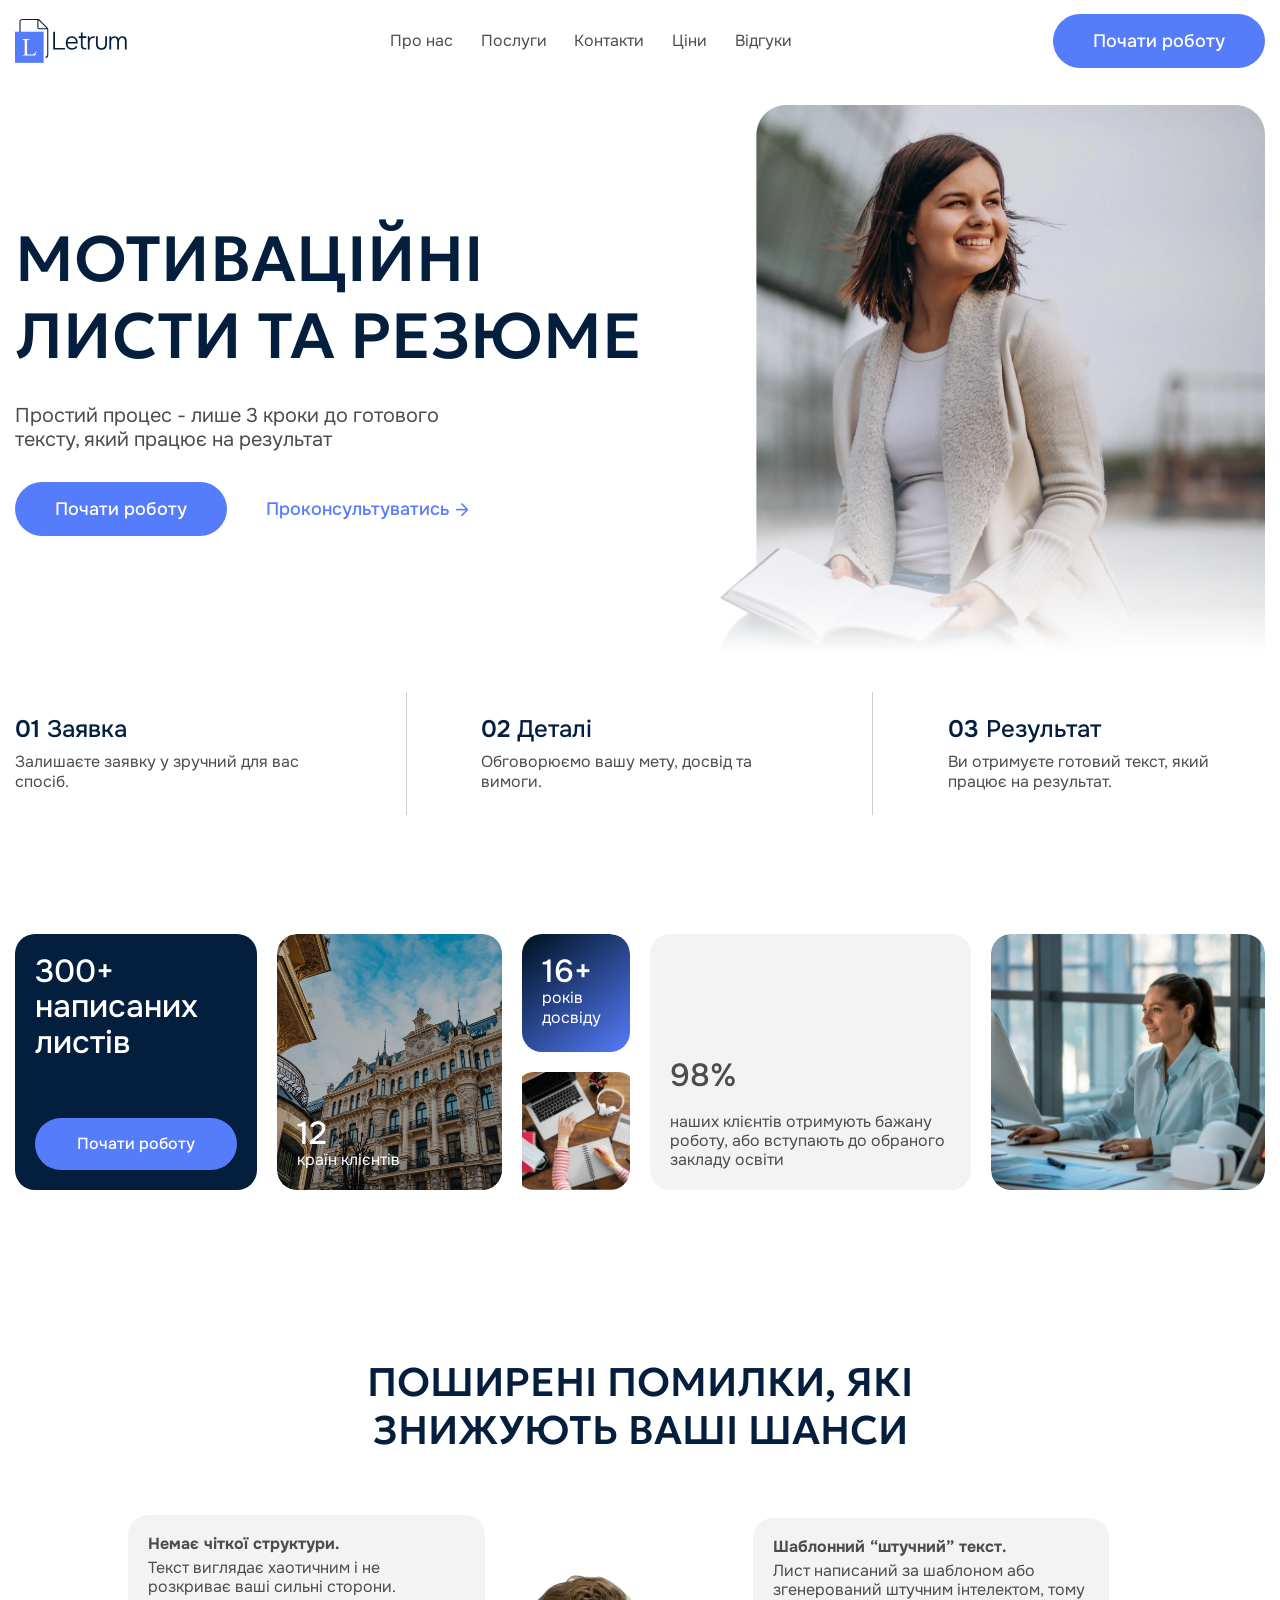
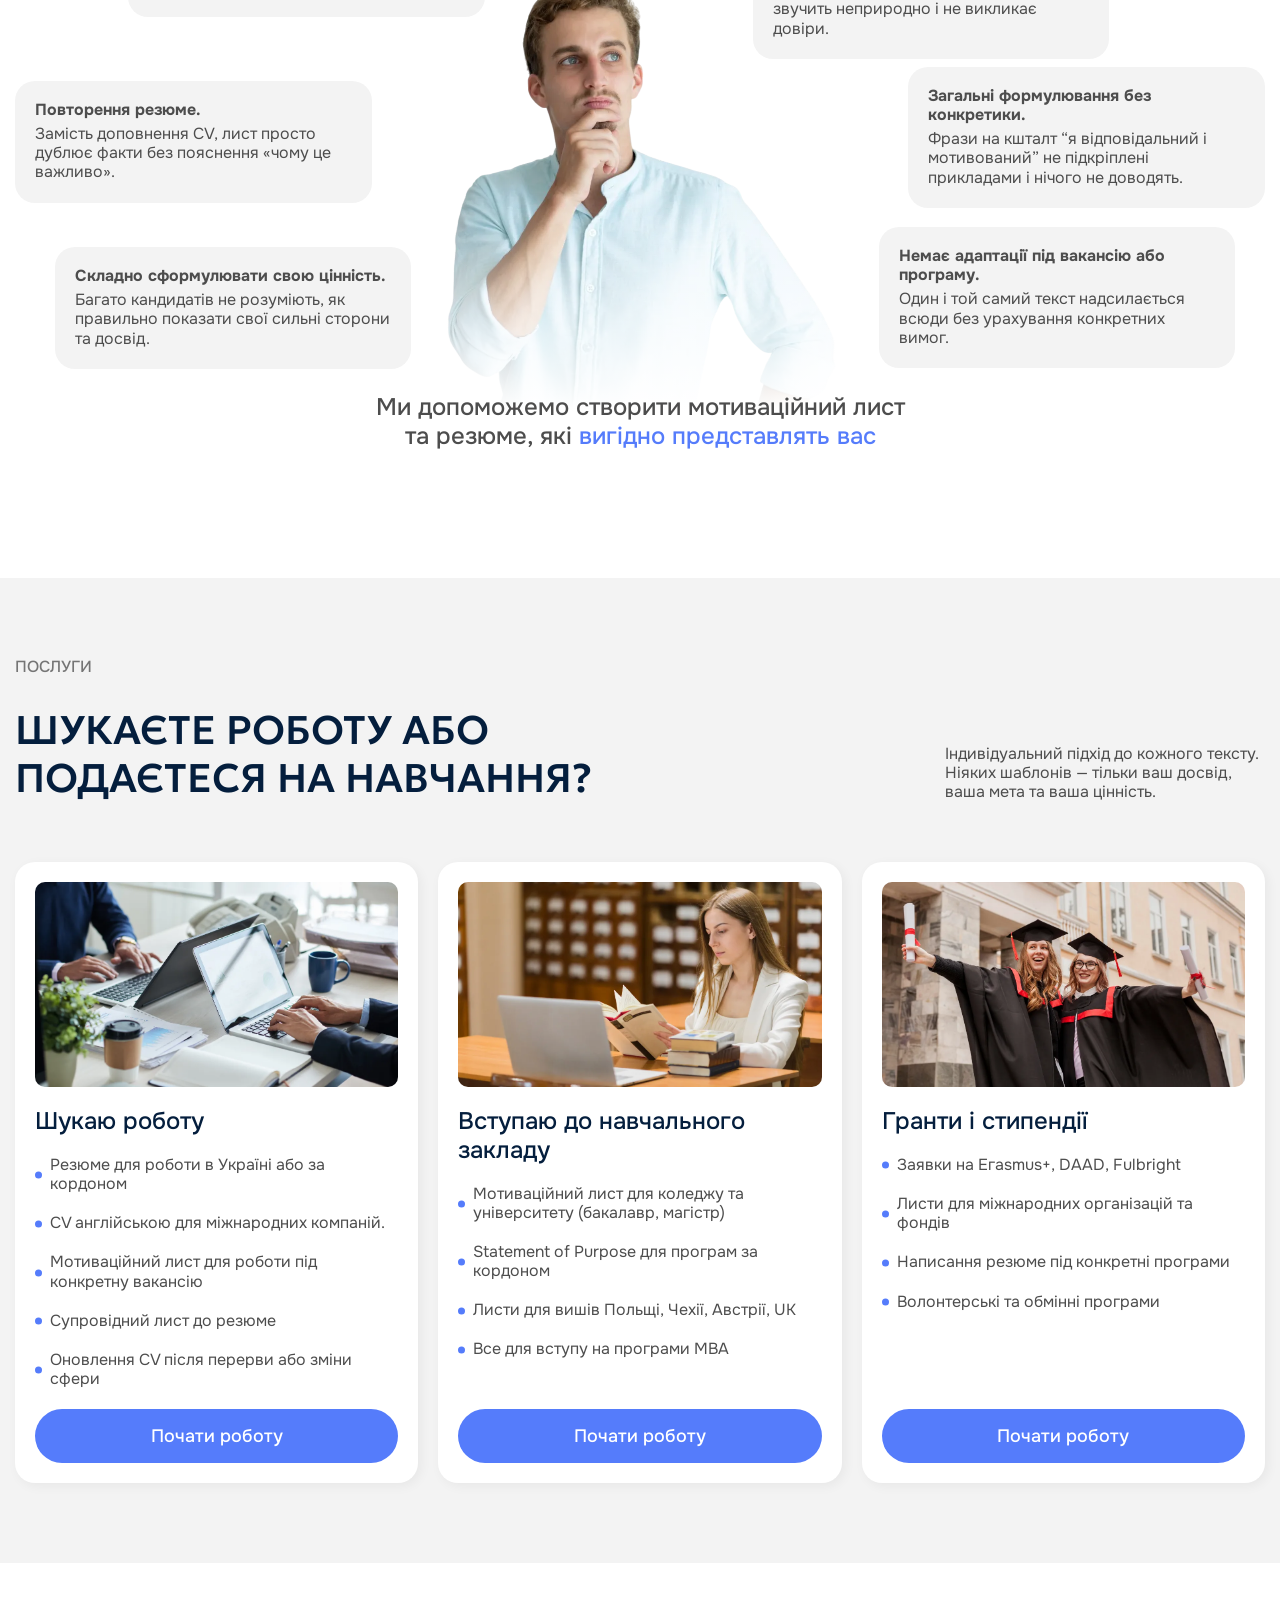
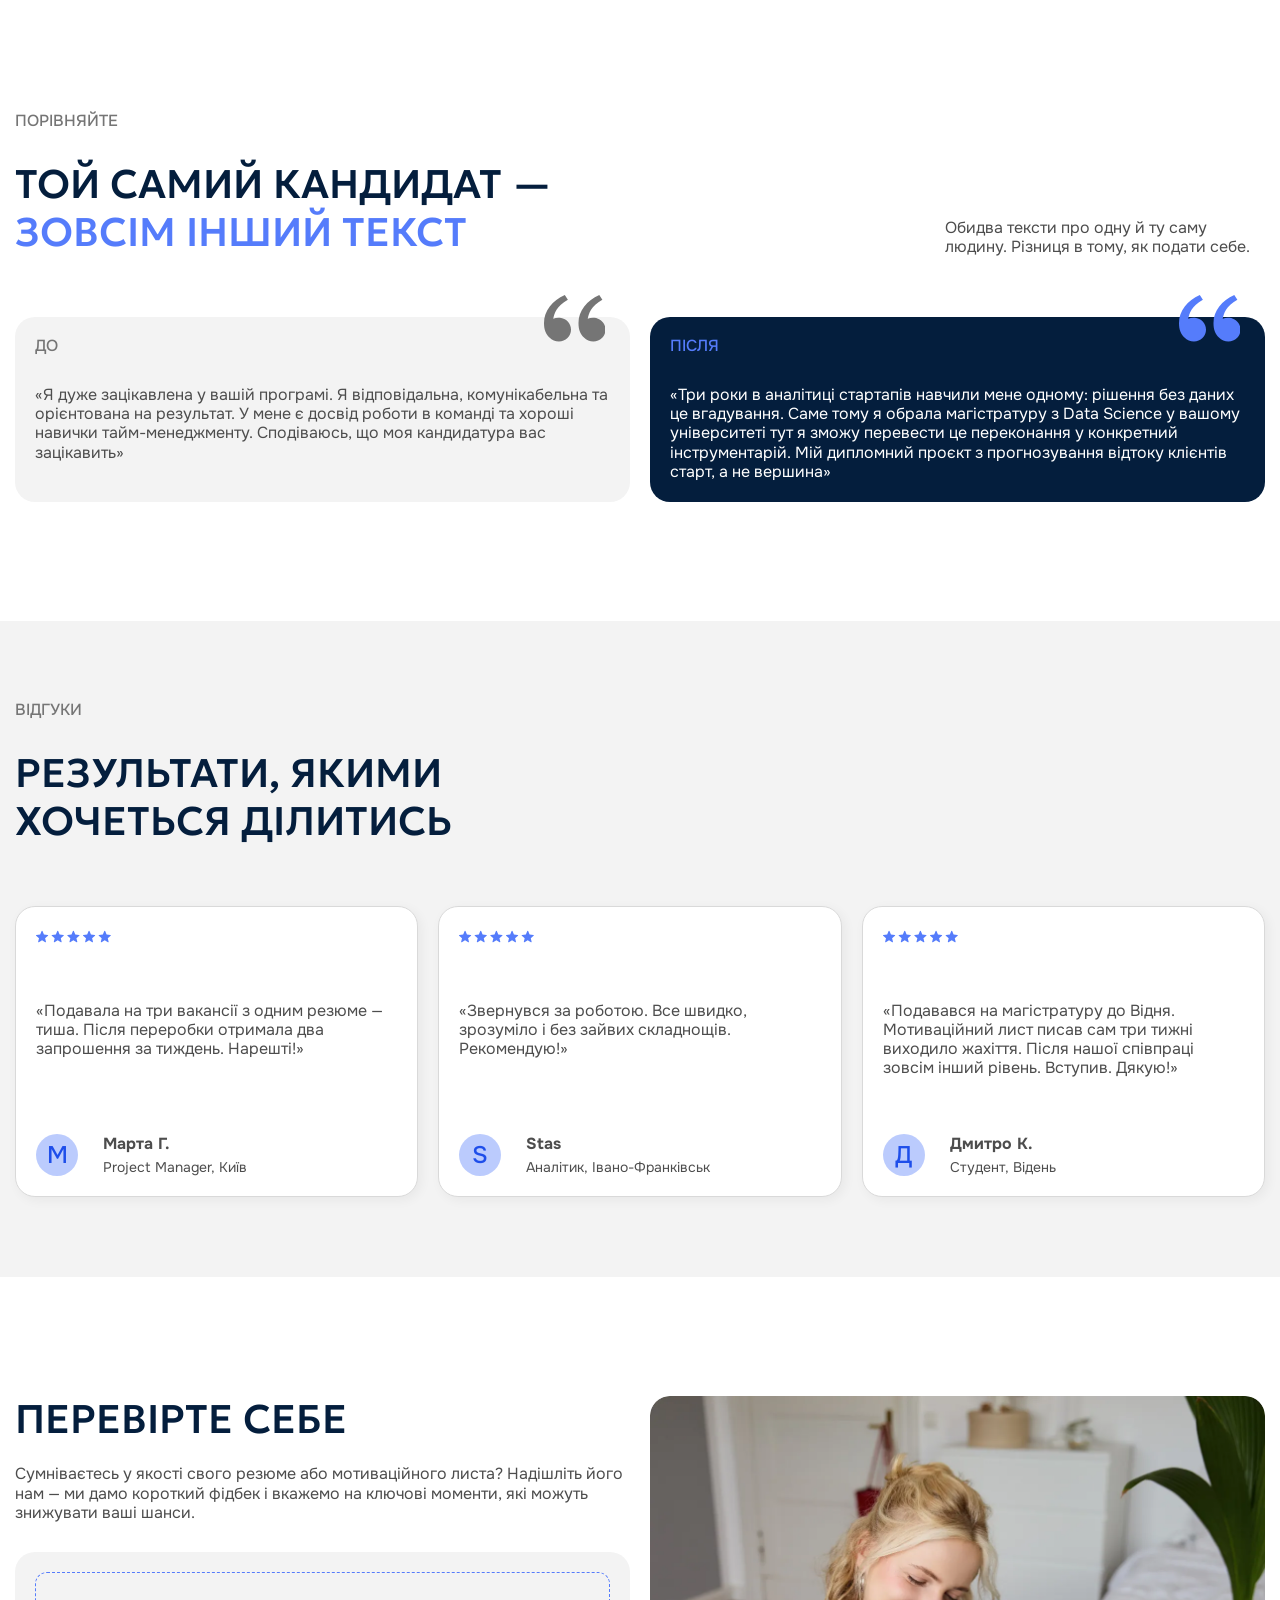
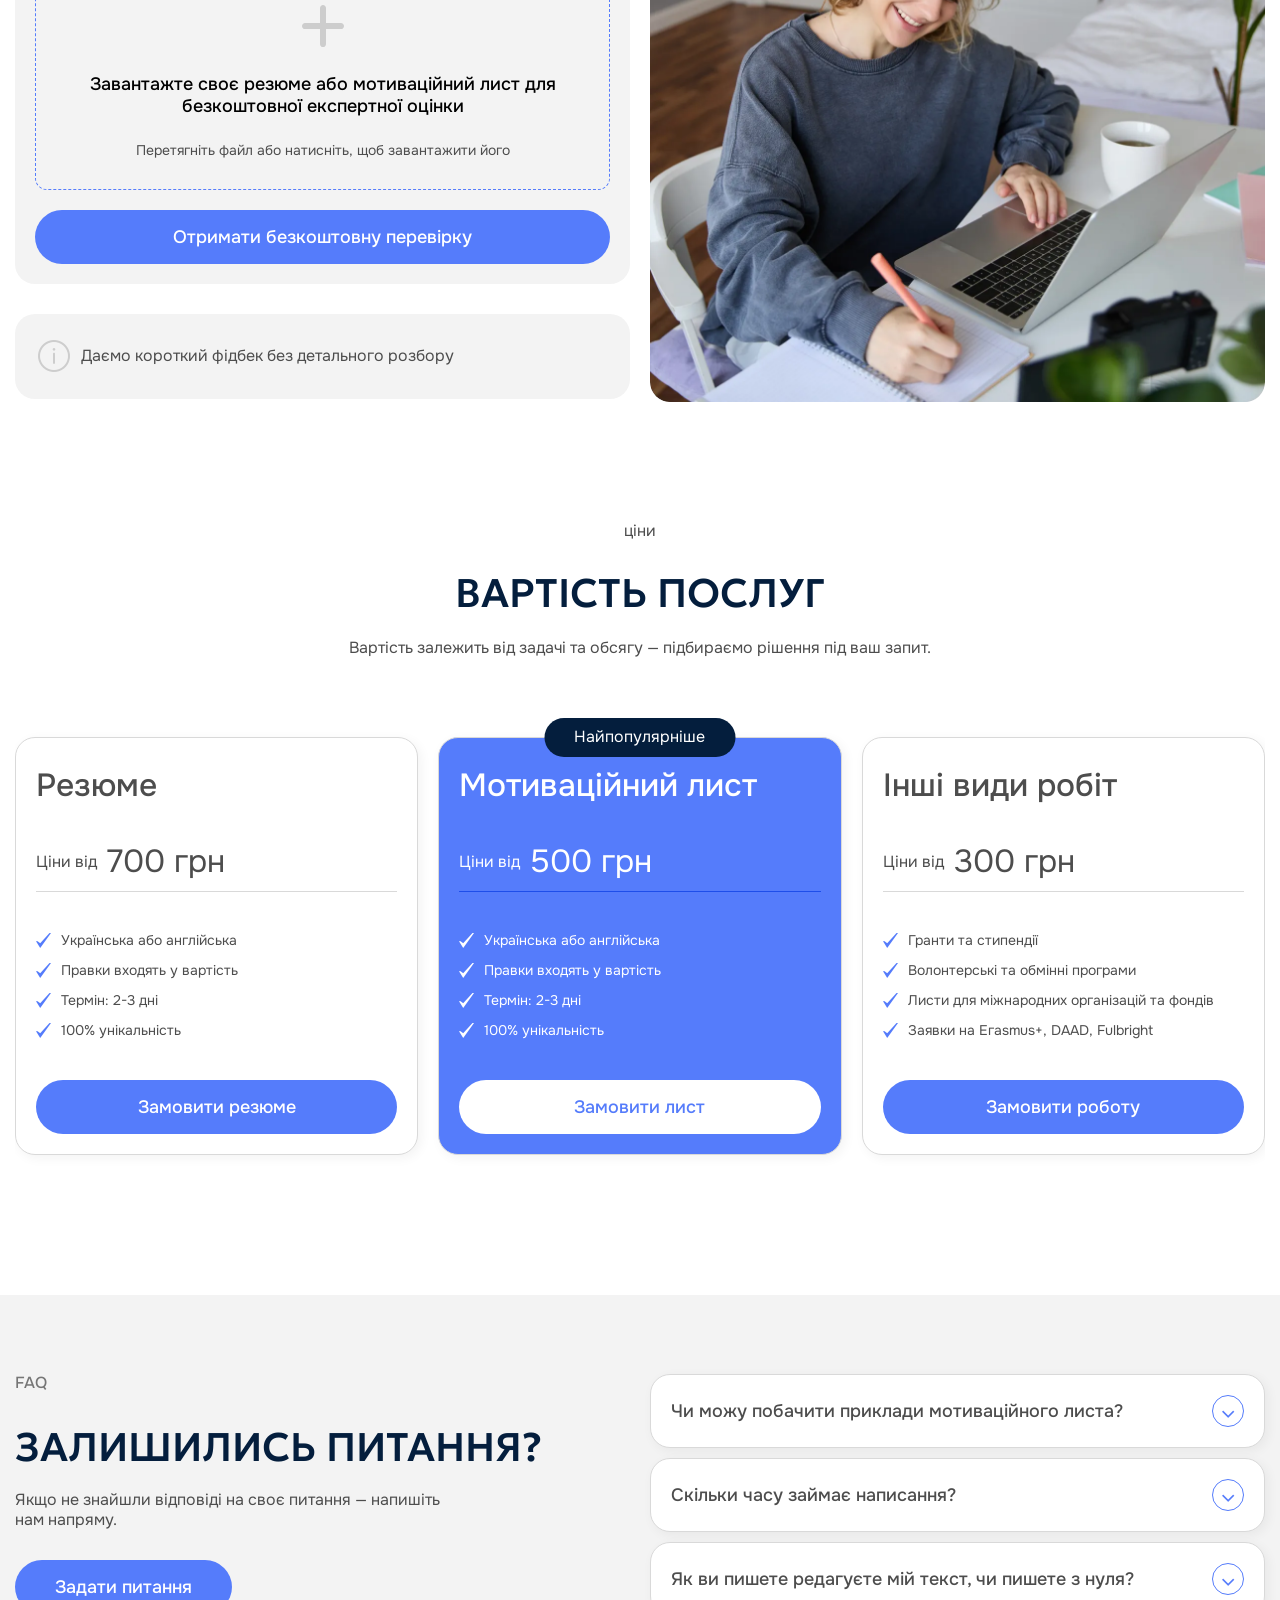
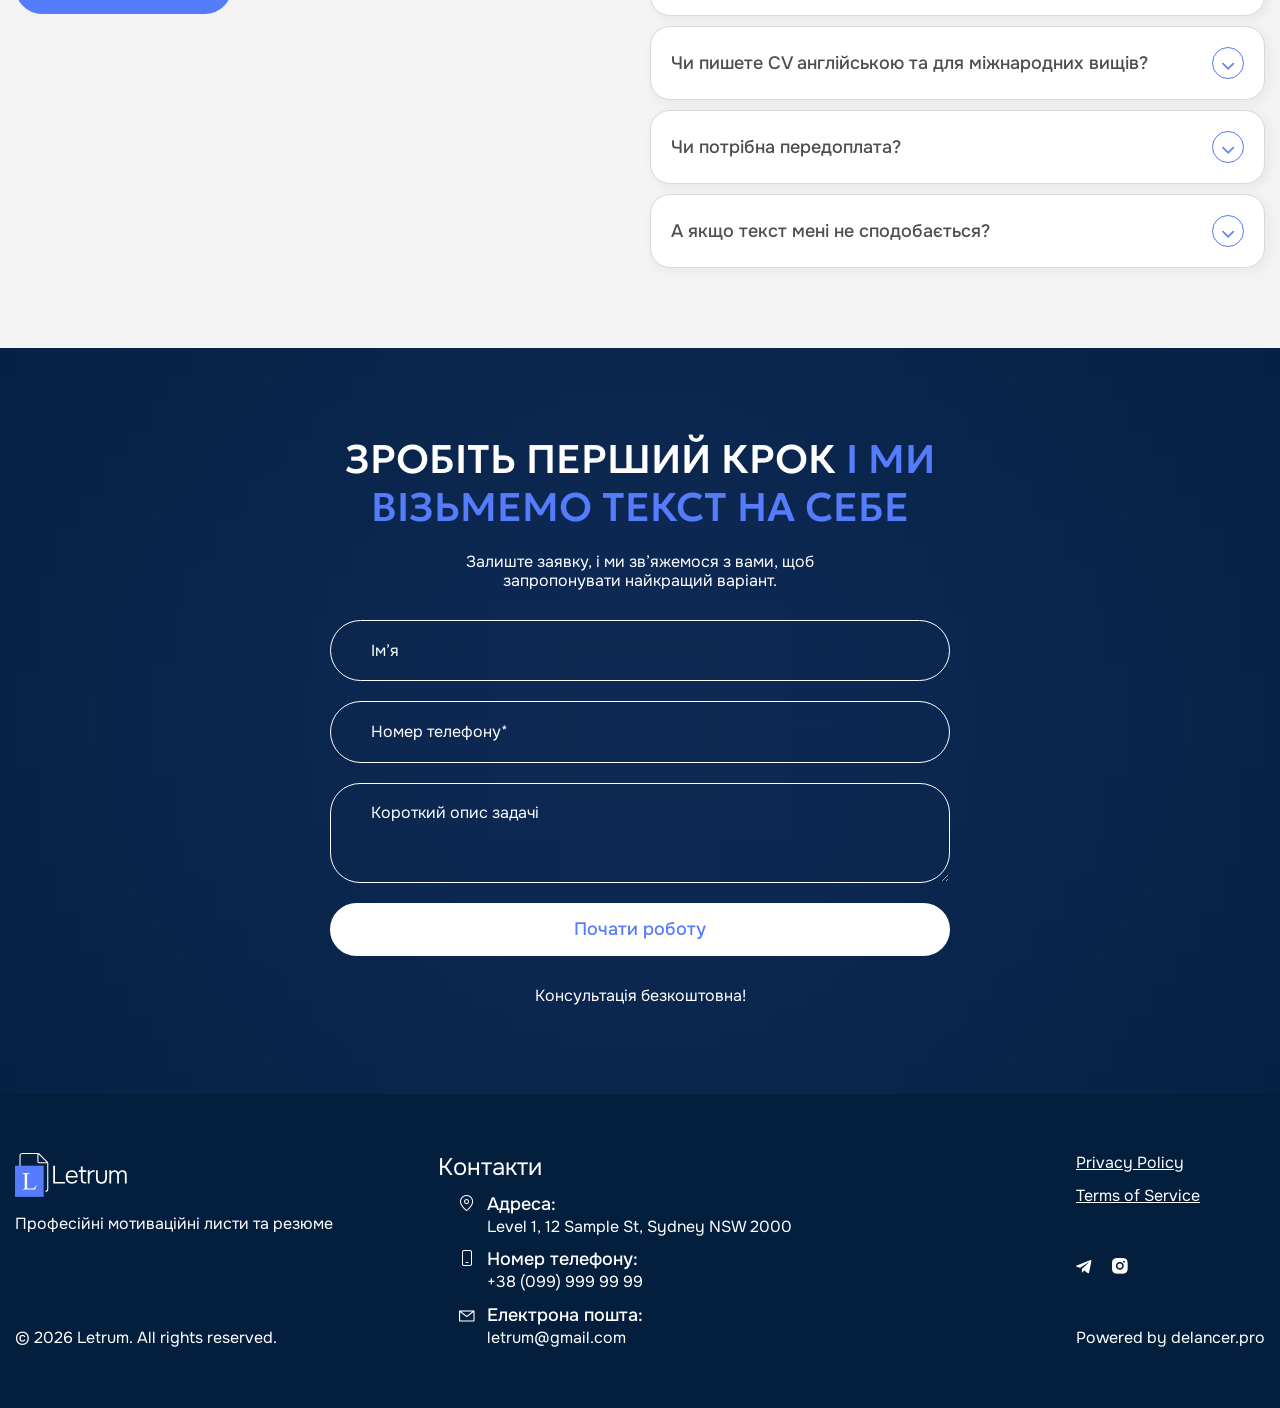
==== index.html @ 2f972d38 "Add files via upload" ====
<!doctype html>
<html lang="en">
	<head>
		<meta charset="UTF-8">
		<meta name="viewport" content="width=device-width, initial-scale=1.0">
		<link rel="shortcut icon" href="assets/img/favicon.ico">
		<title>Home Page</title>
		<script type="module" crossorigin="" src="./js/index.min.js?v=1776910197375"></script>
		<link rel="modulepreload" crossorigin="" href="./js/main.min.js?v=1776910197375">
		<link rel="stylesheet" crossorigin="" href="./css/main.min.css?v=1776910197375">
		<link rel="stylesheet" crossorigin="" href="./css/index.min.css?v=1776910197375">
	</head>
	<body>
		<div class="wrapper">
			<header data-fls-header="" data-fls-header-scroll="" class="header">
				<div class="header__container">
					<a href="#" class="header__logo">
						<img src="./assets/img/logo.svg" alt="logo Letrum">
					</a>
					<div class="header__menu menu">
						<nav class="menu__body">
							<ul class="menu__list">
								<li class="menu__item">
									<a href="#" data-fls-scrollto=".advantages" class="menu__link">Про нас</a>
								</li>
								<li class="menu__item">
									<a href="#" data-fls-scrollto=".services" class="menu__link">Послуги</a>
								</li>
								<li class="menu__item">
									<a href="#" data-fls-scrollto=".contacts" class="menu__link">Контакти</a>
								</li>
								<li class="menu__item">
									<a href="#" data-fls-scrollto=".prices" class="menu__link">Ціни</a>
								</li>
								<li class="menu__item">
									<a href="#" data-fls-scrollto=".reviews" class="menu__link">Відгуки</a>
								</li>
							</ul>
							<div class="header__contacts contacts-header">
								<h2 class="contacts-header__title">Контакти</h2>
								<div class="contacts-header__items">
									<div class="contacts-header__item item-contacts-header">
										<div class="item-contacts-header__icon --icon-location"></div>
										<div class="item-contacts-header__body">
											<h3 class="item-contacts-header__title">Адреса:</h3>
											<div class="item-contacts-header__value">Level 1, 12 Sample St, Sydney NSW 2000</div>
										</div>
									</div>
									<div class="contacts-header__item item-contacts-header">
										<div class="item-contacts-header__icon --icon-phone"></div>
										<div class="item-contacts-header__body">
											<h3 class="item-contacts-header__title">Номер телефону:</h3>
											<a href="tel:+380999999999" class="item-contacts-header__value">+38 (099) 999 99 99</a>
										</div>
									</div>
									<div class="contacts-header__item item-contacts-header">
										<div class="item-contacts-header__icon --icon-mail"></div>
										<div class="item-contacts-header__body">
											<h3 class="item-contacts-header__title">Електрона пошта:</h3>
											<a href="mailto:letrum@gmail.com" class="item-contacts-header__value">letrum@gmail.com</a>
										</div>
									</div>
								</div>
							</div>
						</nav>
					</div>
					<div class="header__actions">
						<a href="#" data-fls-popup-link="popup" data-fls-button="" data-fls-dynamic=".menu__body, 480" class="header__button button">Почати роботу</a>
						<button type="button" data-fls-menu="" class="icon-menu" aria-label="menu open">
							<span></span>
						</button>
					</div>
				</div>
			</header>
			<main class="page">
				<div data-fls-index="" class="index">
					<section class="index__hero hero">
						<div class="hero__container">
							<div class="hero__content">
								<h1 class="hero__title">Мотиваційні листи та резюме</h1>
								<div class="hero__text">
									<p>Простий процес - лише 3 кроки до готового тексту, який працює на результат</p>
								</div>
								<div class="hero__actions">
									<a href="#" data-fls-popup-link="popup" class="hero__button button">Почати роботу</a>
									<a href="#" data-fls-popup-link="popup-question" class="hero__button hero__button--link --icon-arrow">Проконсультуватись</a>
								</div>
							</div>
							<div class="hero__media media-hero">
								<picture>
									<source media="(max-width: 600px)" srcset="./assets/img/hero/image-600.webp" type="image/webp">
									<source media="(max-width: 1200px)" srcset="./assets/img/hero/image-1200.webp" type="image/webp">
									<img class="media-hero__image" alt="Image" src="./assets/img/hero/image.webp">
								</picture>
							</div>
						</div>
					</section>
					<section class="index__steps steps">
						<div class="steps__container">
							<div class="steps__item item-steps">
								<h2 class="item-steps__title">
									<span>01</span>
									Заявка
								</h2>
								<div class="item-steps__text">
									<p>Залишаєте заявку у зручний для вас спосіб.</p>
								</div>
							</div>
							<div class="steps__item item-steps">
								<h2 class="item-steps__title">
									<span>02</span>
									Деталі
								</h2>
								<div class="item-steps__text">
									<p>Обговорюємо вашу мету, досвід та вимоги.</p>
								</div>
							</div>
							<div class="steps__item item-steps">
								<h2 class="item-steps__title">
									<span>03</span>
									Результат
								</h2>
								<div class="item-steps__text">
									<p>Ви отримуєте готовий текст, який працює на результат.</p>
								</div>
							</div>
						</div>
					</section>
					<section class="index__advantages advantages">
						<div class="advantages__container">
							<div class="advantages__column advantages__column--1">
								<div class="advantages__items advantages__items--1">
									<div class="advantages__item item-advantages item-advantages--1">
										<h2 class="item-advantages__title">300+ написаних листів</h2>
										<a href="#" data-fls-popup-link="popup" class="item-advantages__button button button--small">Почати роботу</a>
									</div>
									<div class="advantages__item item-advantages item-advantages--2">
										<div class="item-advantages__columns">
											<div class="item-advantages__column item-advantages__column--image">
												<div class="item-advantages__column-content">
													<h2 class="item-advantages__title">12</h2>
													<div class="item-advantages__text">країн клієнтів</div>
												</div>
												<picture>
													<img alt="Image" src="./assets/img/advantages/image_1.webp">
												</picture>
											</div>
											<div class="item-advantages__column column-item-advantages">
												<div class="column-item-advantages__item column-item-advantages__item--1">
													<h2 class="item-advantages__title">16+</h2>
													<div class="item-advantages__text">років досвіду</div>
												</div>
												<div class="column-item-advantages__item column-item-advantages__item--2">
													<picture>
														<img alt="Image" src="./assets/img/advantages/image_2.webp">
													</picture>
												</div>
											</div>
										</div>
									</div>
								</div>
							</div>
							<div class="advantages__column advantages__column--2">
								<div class="advantages__items advantages__items--2">
									<div class="advantages__item item-advantages item-advantages--3">
										<h2 class="item-advantages__title item-advantages__title--big">98%</h2>
										<div class="item-advantages__text item-advantages__text--big">
											наших клієнтів отримують бажану роботу, або вступають до обраного закладу освіти
										</div>
									</div>
									<div class="advantages__item item-advantages item-advantages--4">
										<picture>
											<img alt="Image" src="./assets/img/advantages/image_3.webp">
										</picture>
									</div>
								</div>
							</div>
						</div>
					</section>
					<section class="index__mistakes mistakes">
						<div class="mistakes__container">
							<h2 class="mistakes__title title">поширені помилки, які знижують ваші шанси</h2>
							<div class="mistakes__body">
								<div class="mistakes__items">
									<div class="mistakes__item item-mistakes item-mistakes--1">
										<h3 class="item-mistakes__title">Немає чіткої структури.</h3>
										<div class="item-mistakes__text">Текст виглядає хаотичним і не розкриває ваші сильні сторони.</div>
									</div>
									<div class="mistakes__item item-mistakes item-mistakes--2">
										<h3 class="item-mistakes__title">Шаблонний “штучний” текст.</h3>
										<div class="item-mistakes__text">
											Лист написаний за шаблоном або згенерований штучним інтелектом, тому звучить неприродно і не викликає довіри.
										</div>
									</div>
									<div class="mistakes__item item-mistakes item-mistakes--3">
										<h3 class="item-mistakes__title">Повторення резюме.</h3>
										<div class="item-mistakes__text">
											Замість доповнення CV, лист просто дублює факти без пояснення «чому це важливо».
										</div>
									</div>
									<div class="mistakes__item item-mistakes item-mistakes--4">
										<h3 class="item-mistakes__title">Загальні формулювання без конкретики.</h3>
										<div class="item-mistakes__text">
											Фрази на кшталт “я відповідальний і мотивований” не підкріплені прикладами і нічого не доводять.
										</div>
									</div>
									<div class="mistakes__item item-mistakes item-mistakes--5">
										<h3 class="item-mistakes__title">Складно сформулювати свою цінність.</h3>
										<div class="item-mistakes__text">
											Багато кандидатів не розуміють, як правильно показати свої сильні сторони та досвід.
										</div>
									</div>
									<div class="mistakes__item item-mistakes item-mistakes--6">
										<h3 class="item-mistakes__title">Немає адаптації під вакансію або програму.</h3>
										<div class="item-mistakes__text">Один і той самий текст надсилається всюди без урахування конкретних вимог.</div>
									</div>
								</div>
								<figure class="mistakes__image">
									<picture>
										<source media="(max-width: 600px)" srcset="./assets/img/mistakes/image-600.webp" type="image/webp">
										<img alt="Image" src="./assets/img/mistakes/image.webp">
									</picture>
								</figure>
								<div class="mistakes__text">
									Ми допоможемо створити мотиваційний лист та резюме, які
									<span>вигідно представлять вас</span>
								</div>
							</div>
						</div>
					</section>
					<section class="index__services services">
						<div class="services__container">
							<header data-fls-headerblock="" class="services__header header-block">
								<div class="header-block__sticker">Послуги</div>
								<div class="header-block__body">
									<h2 class="header-block__title title">Шукаєте роботу або подаєтеся на навчання?</h2>
									<div class="header-block__text">
										<p>
											Індивідуальний підхід до кожного тексту. Ніяких шаблонів — тільки ваш досвід, ваша мета та ваша цінність.
										</p>
									</div>
								</div>
							</header>
							<div class="services__items">
								<article class="services__item item-services">
									<figure class="item-services__image">
										<picture>
											<source media="(max-width: 600px)" srcset="./assets/img/services/image_1-600.webp" type="image/webp">
											<img alt="Image" src="./assets/img/services/image_1.webp">
										</picture>
									</figure>
									<div class="item-services__body">
										<h3 class="item-services__title">Шукаю роботу</h3>
										<div class="item-services__content">
											<ul>
												<li>Резюме для роботи в Україні або за кордоном</li>
												<li>CV англійською для міжнародних компаній.</li>
												<li>Мотиваційний лист для роботи під конкретну вакансію</li>
												<li>Супровідний лист до резюме</li>
												<li>Оновлення CV після перерви або зміни сфери</li>
											</ul>
										</div>
										<a href="#" data-fls-popup-link="popup" class="item-services__button button">Почати роботу</a>
									</div>
								</article>
								<article class="services__item item-services">
									<figure class="item-services__image">
										<picture>
											<source media="(max-width: 600px)" srcset="./assets/img/services/image_2-600.webp" type="image/webp">
											<img alt="Image" src="./assets/img/services/image_2.webp">
										</picture>
									</figure>
									<div class="item-services__body">
										<h3 class="item-services__title">Вступаю до навчального закладу</h3>
										<div class="item-services__content">
											<ul>
												<li>Мотиваційний лист для коледжу та університету (бакалавр, магістр)</li>
												<li>Statement of Purpose для програм за кордоном</li>
												<li>Листи для вишів Польщі, Чехії, Австрії, UK</li>
												<li>Все для вступу на програми МВА</li>
											</ul>
										</div>
										<a href="#" data-fls-popup-link="popup" class="item-services__button button">Почати роботу</a>
									</div>
								</article>
								<article class="services__item item-services">
									<figure class="item-services__image">
										<picture>
											<source media="(max-width: 600px)" srcset="./assets/img/services/image_3-600.webp" type="image/webp">
											<img alt="Image" src="./assets/img/services/image_3.webp">
										</picture>
									</figure>
									<div class="item-services__body">
										<h3 class="item-services__title">Гранти і стипендії</h3>
										<div class="item-services__content">
											<ul>
												<li>Заявки на Егаsmus+, DAAD, Fulbright</li>
												<li>Листи для міжнародних організацій та фондів</li>
												<li>Написання резюме під конкретні програми</li>
												<li>Волонтерські та обмінні програми</li>
											</ul>
										</div>
										<a href="#" data-fls-popup-link="popup" class="item-services__button button">Почати роботу</a>
									</div>
								</article>
							</div>
						</div>
					</section>
					<section class="index__compare compare">
						<div class="compare__container">
							<header class="compare__header header-block">
								<div class="header-block__sticker">порівняйте</div>
								<div class="header-block__body">
									<h2 class="header-block__title title">
										Той самий кандидат —
										<span>зовсім інший текст</span>
									</h2>
									<div class="header-block__text">
										<p>Обидва тексти про одну й ту саму людину. Різниця в тому, як подати себе.</p>
									</div>
								</div>
							</header>
							<div class="compare__items">
								<div class="compare__item item-compare item-compare--before">
									<h3 class="item-compare__title">до</h3>
									<div class="item-compare__text">
										<p>
											«Я дуже зацікавлена у вашій програмі. Я відповідальна, комунікабельна та орієнтована на результат. У мене є досвід роботи в команді та хороші навички тайм-менеджменту. Сподіваюсь, що моя кандидатура вас зацікавить»
										</p>
									</div>
									<div class="item-compare__icon">
										<svg width="62" height="47" viewbox="0 0 62 47" fill="none" xmlns="http://www.w3.org/2000/svg">
											<path d="M5.50424 42.9485C1.92283 39.189 0 34.9725 0 28.1375C0 16.11 8.54321 5.3299 20.9669 0L24.0719 4.7354C12.4758 10.9347 10.2087 18.9794 9.3047 24.0515C11.1719 23.0962 13.6163 22.7629 16.012 22.9828C22.2847 23.5567 27.2291 28.646 27.2291 34.9725C27.2291 38.1624 25.9469 41.2216 23.6646 43.4772C21.3824 45.7328 18.2869 47 15.0593 47C13.2743 46.9848 11.5102 46.6187 9.86982 45.9231C8.22939 45.2276 6.74539 44.2164 5.50424 42.9485ZM40.2751 42.9485C36.6937 39.189 34.7709 34.9725 34.7709 28.1375C34.7709 16.11 43.3141 5.3299 55.7378 0L58.8428 4.7354C47.2467 10.9347 44.9796 18.9794 44.0756 24.0515C45.9428 23.0962 48.3872 22.7629 50.7829 22.9828C57.0556 23.5567 62 28.646 62 34.9725C62 38.1624 60.7178 41.2216 58.4355 43.4772C56.1533 45.7328 53.0578 47 49.8302 47C48.0452 46.9848 46.2812 46.6187 44.6407 45.9231C43.0003 45.2276 41.5163 44.2164 40.2751 42.9485Z" fill="#757575"></path>
										</svg>
									</div>
								</div>
								<div class="compare__item item-compare item-compare--after">
									<h3 class="item-compare__title">Після</h3>
									<div class="item-compare__text">
										<p>
											«Три роки в аналітиці стартапів навчили мене одному: рішення без даних це вгадування. Саме тому я обрала магістратуру з Data Science у вашому університеті тут я зможу перевести це переконання у конкретний інструментарій. Мій дипломний проєкт з прогнозування відтоку клієнтів старт, а не вершина»
										</p>
									</div>
									<div class="item-compare__icon">
										<svg width="62" height="47" viewbox="0 0 62 47" fill="none" xmlns="http://www.w3.org/2000/svg">
											<path d="M5.50424 42.9485C1.92283 39.189 0 34.9725 0 28.1375C0 16.11 8.54321 5.3299 20.9669 0L24.0719 4.7354C12.4758 10.9347 10.2087 18.9794 9.3047 24.0515C11.1719 23.0962 13.6163 22.7629 16.012 22.9828C22.2847 23.5567 27.2291 28.646 27.2291 34.9725C27.2291 38.1624 25.9469 41.2216 23.6646 43.4772C21.3824 45.7328 18.2869 47 15.0593 47C13.2743 46.9848 11.5102 46.6187 9.86982 45.9231C8.22939 45.2276 6.74539 44.2164 5.50424 42.9485ZM40.2751 42.9485C36.6937 39.189 34.7709 34.9725 34.7709 28.1375C34.7709 16.11 43.3141 5.3299 55.7378 0L58.8428 4.7354C47.2467 10.9347 44.9796 18.9794 44.0756 24.0515C45.9428 23.0962 48.3872 22.7629 50.7829 22.9828C57.0556 23.5567 62 28.646 62 34.9725C62 38.1624 60.7178 41.2216 58.4355 43.4772C56.1533 45.7328 53.0578 47 49.8302 47C48.0452 46.9848 46.2812 46.6187 44.6407 45.9231C43.0003 45.2276 41.5163 44.2164 40.2751 42.9485Z" fill="#557cfb"></path>
										</svg>
									</div>
								</div>
							</div>
						</div>
					</section>
					<section class="index__reviews reviews">
						<div class="reviews__container">
							<header class="reviews__header header-block">
								<div class="header-block__sticker">відгуки</div>
								<div class="header-block__body">
									<h2 class="header-block__title title">Результати, якими хочеться ділитись</h2>
									<div class="header-block__text"></div>
								</div>
							</header>
							<div data-fls-slider="" class="reviews__slider swiper">
								<div class="reviews__wrapper swiper-wrapper">
									<article class="reviews__slide slide-reviews swiper-slide">
										<div class="slide-reviews__stars">
											<svg width="85" height="13" viewbox="0 0 85 13" fill="none" xmlns="http://www.w3.org/2000/svg">
												<path d="M6.82461 10.738L3.19461 12.93C3.08794 12.9827 2.98894 13.004 2.89761 12.994C2.80694 12.9833 2.71861 12.952 2.63261 12.9C2.54594 12.8467 2.48061 12.7713 2.43661 12.674C2.39261 12.5767 2.38861 12.4703 2.42461 12.355L3.39061 8.245L0.195609 5.475C0.105609 5.40167 0.0462762 5.314 0.0176095 5.212C-0.0110572 5.11 -0.00472378 5.01233 0.0366096 4.919C0.0779429 4.82567 0.132943 4.749 0.20161 4.689C0.270943 4.631 0.364276 4.59167 0.48161 4.571L4.69761 4.203L6.34161 0.311C6.38694 0.201 6.45228 0.121667 6.53761 0.073C6.62294 0.0243333 6.71861 0 6.82461 0C6.93061 0 7.02661 0.0243333 7.11261 0.073C7.19861 0.121667 7.26361 0.201 7.30761 0.311L8.95161 4.203L13.1666 4.571C13.2846 4.591 13.3783 4.63067 13.4476 4.69C13.5169 4.74867 13.5723 4.825 13.6136 4.919C13.6543 5.01233 13.6603 5.11 13.6316 5.212C13.6029 5.314 13.5436 5.40167 13.4536 5.475L10.2586 8.245L11.2246 12.355C11.2619 12.469 11.2583 12.575 11.2136 12.673C11.1689 12.771 11.1033 12.8463 11.0166 12.899C10.9313 12.9523 10.8429 12.984 10.7516 12.994C10.6609 13.004 10.5623 12.9827 10.4556 12.93L6.82461 10.738Z" fill="#557CFB"></path>
												<path d="M24.474 10.738L20.844 12.93C20.7374 12.9827 20.6384 13.004 20.547 12.994C20.4564 12.9833 20.368 12.952 20.282 12.9C20.1954 12.8467 20.13 12.7713 20.086 12.674C20.042 12.5767 20.038 12.4703 20.074 12.355L21.04 8.245L17.845 5.475C17.755 5.40167 17.6957 5.314 17.667 5.212C17.6384 5.11 17.6447 5.01233 17.686 4.919C17.7274 4.82567 17.7824 4.749 17.851 4.689C17.9204 4.631 18.0137 4.59167 18.131 4.571L22.347 4.203L23.991 0.311C24.0364 0.201 24.1017 0.121667 24.187 0.073C24.2724 0.0243333 24.368 0 24.474 0C24.58 0 24.676 0.0243333 24.762 0.073C24.848 0.121667 24.913 0.201 24.957 0.311L26.601 4.203L30.816 4.571C30.934 4.591 31.0277 4.63067 31.097 4.69C31.1664 4.74867 31.2217 4.825 31.263 4.919C31.3037 5.01233 31.3097 5.11 31.281 5.212C31.2524 5.314 31.193 5.40167 31.103 5.475L27.908 8.245L28.874 12.355C28.9114 12.469 28.9077 12.575 28.863 12.673C28.8184 12.771 28.7527 12.8463 28.666 12.899C28.5807 12.9523 28.4924 12.984 28.401 12.994C28.3104 13.004 28.2117 12.9827 28.105 12.93L24.474 10.738Z" fill="#557CFB"></path>
												<path d="M42.1234 10.738L38.4934 12.93C38.3868 12.9827 38.2878 13.004 38.1964 12.994C38.1058 12.9833 38.0174 12.952 37.9314 12.9C37.8448 12.8467 37.7794 12.7713 37.7354 12.674C37.6914 12.5767 37.6874 12.4703 37.7234 12.355L38.6894 8.245L35.4944 5.475C35.4044 5.40167 35.3451 5.314 35.3164 5.212C35.2878 5.11 35.2941 5.01233 35.3354 4.919C35.3768 4.82567 35.4318 4.749 35.5004 4.689C35.5698 4.631 35.6631 4.59167 35.7804 4.571L39.9964 4.203L41.6404 0.311C41.6858 0.201 41.7511 0.121667 41.8364 0.073C41.9218 0.0243333 42.0174 0 42.1234 0C42.2294 0 42.3254 0.0243333 42.4114 0.073C42.4974 0.121667 42.5624 0.201 42.6064 0.311L44.2504 4.203L48.4654 4.571C48.5834 4.591 48.6771 4.63067 48.7464 4.69C48.8158 4.74867 48.8711 4.825 48.9124 4.919C48.9531 5.01233 48.9591 5.11 48.9304 5.212C48.9018 5.314 48.8424 5.40167 48.7524 5.475L45.5574 8.245L46.5234 12.355C46.5608 12.469 46.5571 12.575 46.5124 12.673C46.4678 12.771 46.4021 12.8463 46.3154 12.899C46.2301 12.9523 46.1418 12.984 46.0504 12.994C45.9598 13.004 45.8611 12.9827 45.7544 12.93L42.1234 10.738Z" fill="#557CFB"></path>
												<path d="M59.7727 10.738L56.1427 12.93C56.0361 12.9827 55.9371 13.004 55.8457 12.994C55.7551 12.9833 55.6667 12.952 55.5807 12.9C55.4941 12.8467 55.4287 12.7713 55.3847 12.674C55.3407 12.5767 55.3367 12.4703 55.3727 12.355L56.3387 8.245L53.1437 5.475C53.0537 5.40167 52.9944 5.314 52.9657 5.212C52.9371 5.11 52.9434 5.01233 52.9847 4.919C53.0261 4.82567 53.0811 4.749 53.1497 4.689C53.2191 4.631 53.3124 4.59167 53.4297 4.571L57.6457 4.203L59.2897 0.311C59.3351 0.201 59.4004 0.121667 59.4857 0.073C59.5711 0.0243333 59.6667 0 59.7727 0C59.8787 0 59.9747 0.0243333 60.0607 0.073C60.1467 0.121667 60.2117 0.201 60.2557 0.311L61.8997 4.203L66.1147 4.571C66.2327 4.591 66.3264 4.63067 66.3957 4.69C66.4651 4.74867 66.5204 4.825 66.5617 4.919C66.6024 5.01233 66.6084 5.11 66.5797 5.212C66.5511 5.314 66.4917 5.40167 66.4017 5.475L63.2067 8.245L64.1727 12.355C64.2101 12.469 64.2064 12.575 64.1617 12.673C64.1171 12.771 64.0514 12.8463 63.9647 12.899C63.8794 12.9523 63.7911 12.984 63.6997 12.994C63.6091 13.004 63.5104 12.9827 63.4037 12.93L59.7727 10.738Z" fill="#557CFB"></path>
												<path d="M77.4221 10.738L73.7921 12.93C73.6855 12.9827 73.5865 13.004 73.4951 12.994C73.4045 12.9833 73.3161 12.952 73.2301 12.9C73.1435 12.8467 73.0781 12.7713 73.0341 12.674C72.9901 12.5767 72.9861 12.4703 73.0221 12.355L73.9881 8.245L70.7931 5.475C70.7031 5.40167 70.6438 5.314 70.6151 5.212C70.5865 5.11 70.5928 5.01233 70.6341 4.919C70.6755 4.82567 70.7305 4.749 70.7991 4.689C70.8685 4.631 70.9618 4.59167 71.0791 4.571L75.2951 4.203L76.9391 0.311C76.9845 0.201 77.0498 0.121667 77.1351 0.073C77.2205 0.0243333 77.3161 0 77.4221 0C77.5281 0 77.6241 0.0243333 77.7101 0.073C77.7961 0.121667 77.8611 0.201 77.9051 0.311L79.5491 4.203L83.7641 4.571C83.8821 4.591 83.9758 4.63067 84.0451 4.69C84.1145 4.74867 84.1698 4.825 84.2111 4.919C84.2518 5.01233 84.2578 5.11 84.2291 5.212C84.2005 5.314 84.1411 5.40167 84.0511 5.475L80.8561 8.245L81.8221 12.355C81.8595 12.469 81.8558 12.575 81.8111 12.673C81.7665 12.771 81.7008 12.8463 81.6141 12.899C81.5288 12.9523 81.4405 12.984 81.3491 12.994C81.2585 13.004 81.1598 12.9827 81.0531 12.93L77.4221 10.738Z" fill="#557CFB"></path>
											</svg>
										</div>
										<div class="slide-reviews__body">
											<div class="slide-reviews__text">
												<p>
													«Подавала на три вакансії з одним резюме —тиша. Після переробки отримала два запрошення за тиждень. Нарешті!»
												</p>
											</div>
											<div class="slide-reviews__info info-slide-reviews">
												<div class="info-slide-reviews__icon">М</div>
												<div class="info-slide-reviews__body">
													<h3 class="info-slide-reviews__title">Марта Г.</h3>
													<div class="info-slide-reviews__text">Project Manager, Київ</div>
												</div>
											</div>
										</div>
									</article>
									<article class="reviews__slide slide-reviews swiper-slide">
										<div class="slide-reviews__stars">
											<svg width="85" height="13" viewbox="0 0 85 13" fill="none" xmlns="http://www.w3.org/2000/svg">
												<path d="M6.82461 10.738L3.19461 12.93C3.08794 12.9827 2.98894 13.004 2.89761 12.994C2.80694 12.9833 2.71861 12.952 2.63261 12.9C2.54594 12.8467 2.48061 12.7713 2.43661 12.674C2.39261 12.5767 2.38861 12.4703 2.42461 12.355L3.39061 8.245L0.195609 5.475C0.105609 5.40167 0.0462762 5.314 0.0176095 5.212C-0.0110572 5.11 -0.00472378 5.01233 0.0366096 4.919C0.0779429 4.82567 0.132943 4.749 0.20161 4.689C0.270943 4.631 0.364276 4.59167 0.48161 4.571L4.69761 4.203L6.34161 0.311C6.38694 0.201 6.45228 0.121667 6.53761 0.073C6.62294 0.0243333 6.71861 0 6.82461 0C6.93061 0 7.02661 0.0243333 7.11261 0.073C7.19861 0.121667 7.26361 0.201 7.30761 0.311L8.95161 4.203L13.1666 4.571C13.2846 4.591 13.3783 4.63067 13.4476 4.69C13.5169 4.74867 13.5723 4.825 13.6136 4.919C13.6543 5.01233 13.6603 5.11 13.6316 5.212C13.6029 5.314 13.5436 5.40167 13.4536 5.475L10.2586 8.245L11.2246 12.355C11.2619 12.469 11.2583 12.575 11.2136 12.673C11.1689 12.771 11.1033 12.8463 11.0166 12.899C10.9313 12.9523 10.8429 12.984 10.7516 12.994C10.6609 13.004 10.5623 12.9827 10.4556 12.93L6.82461 10.738Z" fill="#557CFB"></path>
												<path d="M24.474 10.738L20.844 12.93C20.7374 12.9827 20.6384 13.004 20.547 12.994C20.4564 12.9833 20.368 12.952 20.282 12.9C20.1954 12.8467 20.13 12.7713 20.086 12.674C20.042 12.5767 20.038 12.4703 20.074 12.355L21.04 8.245L17.845 5.475C17.755 5.40167 17.6957 5.314 17.667 5.212C17.6384 5.11 17.6447 5.01233 17.686 4.919C17.7274 4.82567 17.7824 4.749 17.851 4.689C17.9204 4.631 18.0137 4.59167 18.131 4.571L22.347 4.203L23.991 0.311C24.0364 0.201 24.1017 0.121667 24.187 0.073C24.2724 0.0243333 24.368 0 24.474 0C24.58 0 24.676 0.0243333 24.762 0.073C24.848 0.121667 24.913 0.201 24.957 0.311L26.601 4.203L30.816 4.571C30.934 4.591 31.0277 4.63067 31.097 4.69C31.1664 4.74867 31.2217 4.825 31.263 4.919C31.3037 5.01233 31.3097 5.11 31.281 5.212C31.2524 5.314 31.193 5.40167 31.103 5.475L27.908 8.245L28.874 12.355C28.9114 12.469 28.9077 12.575 28.863 12.673C28.8184 12.771 28.7527 12.8463 28.666 12.899C28.5807 12.9523 28.4924 12.984 28.401 12.994C28.3104 13.004 28.2117 12.9827 28.105 12.93L24.474 10.738Z" fill="#557CFB"></path>
												<path d="M42.1234 10.738L38.4934 12.93C38.3868 12.9827 38.2878 13.004 38.1964 12.994C38.1058 12.9833 38.0174 12.952 37.9314 12.9C37.8448 12.8467 37.7794 12.7713 37.7354 12.674C37.6914 12.5767 37.6874 12.4703 37.7234 12.355L38.6894 8.245L35.4944 5.475C35.4044 5.40167 35.3451 5.314 35.3164 5.212C35.2878 5.11 35.2941 5.01233 35.3354 4.919C35.3768 4.82567 35.4318 4.749 35.5004 4.689C35.5698 4.631 35.6631 4.59167 35.7804 4.571L39.9964 4.203L41.6404 0.311C41.6858 0.201 41.7511 0.121667 41.8364 0.073C41.9218 0.0243333 42.0174 0 42.1234 0C42.2294 0 42.3254 0.0243333 42.4114 0.073C42.4974 0.121667 42.5624 0.201 42.6064 0.311L44.2504 4.203L48.4654 4.571C48.5834 4.591 48.6771 4.63067 48.7464 4.69C48.8158 4.74867 48.8711 4.825 48.9124 4.919C48.9531 5.01233 48.9591 5.11 48.9304 5.212C48.9018 5.314 48.8424 5.40167 48.7524 5.475L45.5574 8.245L46.5234 12.355C46.5608 12.469 46.5571 12.575 46.5124 12.673C46.4678 12.771 46.4021 12.8463 46.3154 12.899C46.2301 12.9523 46.1418 12.984 46.0504 12.994C45.9598 13.004 45.8611 12.9827 45.7544 12.93L42.1234 10.738Z" fill="#557CFB"></path>
												<path d="M59.7727 10.738L56.1427 12.93C56.0361 12.9827 55.9371 13.004 55.8457 12.994C55.7551 12.9833 55.6667 12.952 55.5807 12.9C55.4941 12.8467 55.4287 12.7713 55.3847 12.674C55.3407 12.5767 55.3367 12.4703 55.3727 12.355L56.3387 8.245L53.1437 5.475C53.0537 5.40167 52.9944 5.314 52.9657 5.212C52.9371 5.11 52.9434 5.01233 52.9847 4.919C53.0261 4.82567 53.0811 4.749 53.1497 4.689C53.2191 4.631 53.3124 4.59167 53.4297 4.571L57.6457 4.203L59.2897 0.311C59.3351 0.201 59.4004 0.121667 59.4857 0.073C59.5711 0.0243333 59.6667 0 59.7727 0C59.8787 0 59.9747 0.0243333 60.0607 0.073C60.1467 0.121667 60.2117 0.201 60.2557 0.311L61.8997 4.203L66.1147 4.571C66.2327 4.591 66.3264 4.63067 66.3957 4.69C66.4651 4.74867 66.5204 4.825 66.5617 4.919C66.6024 5.01233 66.6084 5.11 66.5797 5.212C66.5511 5.314 66.4917 5.40167 66.4017 5.475L63.2067 8.245L64.1727 12.355C64.2101 12.469 64.2064 12.575 64.1617 12.673C64.1171 12.771 64.0514 12.8463 63.9647 12.899C63.8794 12.9523 63.7911 12.984 63.6997 12.994C63.6091 13.004 63.5104 12.9827 63.4037 12.93L59.7727 10.738Z" fill="#557CFB"></path>
												<path d="M77.4221 10.738L73.7921 12.93C73.6855 12.9827 73.5865 13.004 73.4951 12.994C73.4045 12.9833 73.3161 12.952 73.2301 12.9C73.1435 12.8467 73.0781 12.7713 73.0341 12.674C72.9901 12.5767 72.9861 12.4703 73.0221 12.355L73.9881 8.245L70.7931 5.475C70.7031 5.40167 70.6438 5.314 70.6151 5.212C70.5865 5.11 70.5928 5.01233 70.6341 4.919C70.6755 4.82567 70.7305 4.749 70.7991 4.689C70.8685 4.631 70.9618 4.59167 71.0791 4.571L75.2951 4.203L76.9391 0.311C76.9845 0.201 77.0498 0.121667 77.1351 0.073C77.2205 0.0243333 77.3161 0 77.4221 0C77.5281 0 77.6241 0.0243333 77.7101 0.073C77.7961 0.121667 77.8611 0.201 77.9051 0.311L79.5491 4.203L83.7641 4.571C83.8821 4.591 83.9758 4.63067 84.0451 4.69C84.1145 4.74867 84.1698 4.825 84.2111 4.919C84.2518 5.01233 84.2578 5.11 84.2291 5.212C84.2005 5.314 84.1411 5.40167 84.0511 5.475L80.8561 8.245L81.8221 12.355C81.8595 12.469 81.8558 12.575 81.8111 12.673C81.7665 12.771 81.7008 12.8463 81.6141 12.899C81.5288 12.9523 81.4405 12.984 81.3491 12.994C81.2585 13.004 81.1598 12.9827 81.0531 12.93L77.4221 10.738Z" fill="#557CFB"></path>
											</svg>
										</div>
										<div class="slide-reviews__body">
											<div class="slide-reviews__text">
												<p>
													«Звернувся за роботою. Все швидко, зрозуміло і без зайвих складнощів. Рекомендую!»
												</p>
											</div>
											<div class="slide-reviews__info info-slide-reviews">
												<div class="info-slide-reviews__icon">S</div>
												<div class="info-slide-reviews__body">
													<h3 class="info-slide-reviews__title">Stas</h3>
													<div class="info-slide-reviews__text">Аналітик, Івано-Франківськ</div>
												</div>
											</div>
										</div>
									</article>
									<article class="reviews__slide slide-reviews swiper-slide">
										<div class="slide-reviews__stars">
											<svg width="85" height="13" viewbox="0 0 85 13" fill="none" xmlns="http://www.w3.org/2000/svg">
												<path d="M6.82461 10.738L3.19461 12.93C3.08794 12.9827 2.98894 13.004 2.89761 12.994C2.80694 12.9833 2.71861 12.952 2.63261 12.9C2.54594 12.8467 2.48061 12.7713 2.43661 12.674C2.39261 12.5767 2.38861 12.4703 2.42461 12.355L3.39061 8.245L0.195609 5.475C0.105609 5.40167 0.0462762 5.314 0.0176095 5.212C-0.0110572 5.11 -0.00472378 5.01233 0.0366096 4.919C0.0779429 4.82567 0.132943 4.749 0.20161 4.689C0.270943 4.631 0.364276 4.59167 0.48161 4.571L4.69761 4.203L6.34161 0.311C6.38694 0.201 6.45228 0.121667 6.53761 0.073C6.62294 0.0243333 6.71861 0 6.82461 0C6.93061 0 7.02661 0.0243333 7.11261 0.073C7.19861 0.121667 7.26361 0.201 7.30761 0.311L8.95161 4.203L13.1666 4.571C13.2846 4.591 13.3783 4.63067 13.4476 4.69C13.5169 4.74867 13.5723 4.825 13.6136 4.919C13.6543 5.01233 13.6603 5.11 13.6316 5.212C13.6029 5.314 13.5436 5.40167 13.4536 5.475L10.2586 8.245L11.2246 12.355C11.2619 12.469 11.2583 12.575 11.2136 12.673C11.1689 12.771 11.1033 12.8463 11.0166 12.899C10.9313 12.9523 10.8429 12.984 10.7516 12.994C10.6609 13.004 10.5623 12.9827 10.4556 12.93L6.82461 10.738Z" fill="#557CFB"></path>
												<path d="M24.474 10.738L20.844 12.93C20.7374 12.9827 20.6384 13.004 20.547 12.994C20.4564 12.9833 20.368 12.952 20.282 12.9C20.1954 12.8467 20.13 12.7713 20.086 12.674C20.042 12.5767 20.038 12.4703 20.074 12.355L21.04 8.245L17.845 5.475C17.755 5.40167 17.6957 5.314 17.667 5.212C17.6384 5.11 17.6447 5.01233 17.686 4.919C17.7274 4.82567 17.7824 4.749 17.851 4.689C17.9204 4.631 18.0137 4.59167 18.131 4.571L22.347 4.203L23.991 0.311C24.0364 0.201 24.1017 0.121667 24.187 0.073C24.2724 0.0243333 24.368 0 24.474 0C24.58 0 24.676 0.0243333 24.762 0.073C24.848 0.121667 24.913 0.201 24.957 0.311L26.601 4.203L30.816 4.571C30.934 4.591 31.0277 4.63067 31.097 4.69C31.1664 4.74867 31.2217 4.825 31.263 4.919C31.3037 5.01233 31.3097 5.11 31.281 5.212C31.2524 5.314 31.193 5.40167 31.103 5.475L27.908 8.245L28.874 12.355C28.9114 12.469 28.9077 12.575 28.863 12.673C28.8184 12.771 28.7527 12.8463 28.666 12.899C28.5807 12.9523 28.4924 12.984 28.401 12.994C28.3104 13.004 28.2117 12.9827 28.105 12.93L24.474 10.738Z" fill="#557CFB"></path>
												<path d="M42.1234 10.738L38.4934 12.93C38.3868 12.9827 38.2878 13.004 38.1964 12.994C38.1058 12.9833 38.0174 12.952 37.9314 12.9C37.8448 12.8467 37.7794 12.7713 37.7354 12.674C37.6914 12.5767 37.6874 12.4703 37.7234 12.355L38.6894 8.245L35.4944 5.475C35.4044 5.40167 35.3451 5.314 35.3164 5.212C35.2878 5.11 35.2941 5.01233 35.3354 4.919C35.3768 4.82567 35.4318 4.749 35.5004 4.689C35.5698 4.631 35.6631 4.59167 35.7804 4.571L39.9964 4.203L41.6404 0.311C41.6858 0.201 41.7511 0.121667 41.8364 0.073C41.9218 0.0243333 42.0174 0 42.1234 0C42.2294 0 42.3254 0.0243333 42.4114 0.073C42.4974 0.121667 42.5624 0.201 42.6064 0.311L44.2504 4.203L48.4654 4.571C48.5834 4.591 48.6771 4.63067 48.7464 4.69C48.8158 4.74867 48.8711 4.825 48.9124 4.919C48.9531 5.01233 48.9591 5.11 48.9304 5.212C48.9018 5.314 48.8424 5.40167 48.7524 5.475L45.5574 8.245L46.5234 12.355C46.5608 12.469 46.5571 12.575 46.5124 12.673C46.4678 12.771 46.4021 12.8463 46.3154 12.899C46.2301 12.9523 46.1418 12.984 46.0504 12.994C45.9598 13.004 45.8611 12.9827 45.7544 12.93L42.1234 10.738Z" fill="#557CFB"></path>
												<path d="M59.7727 10.738L56.1427 12.93C56.0361 12.9827 55.9371 13.004 55.8457 12.994C55.7551 12.9833 55.6667 12.952 55.5807 12.9C55.4941 12.8467 55.4287 12.7713 55.3847 12.674C55.3407 12.5767 55.3367 12.4703 55.3727 12.355L56.3387 8.245L53.1437 5.475C53.0537 5.40167 52.9944 5.314 52.9657 5.212C52.9371 5.11 52.9434 5.01233 52.9847 4.919C53.0261 4.82567 53.0811 4.749 53.1497 4.689C53.2191 4.631 53.3124 4.59167 53.4297 4.571L57.6457 4.203L59.2897 0.311C59.3351 0.201 59.4004 0.121667 59.4857 0.073C59.5711 0.0243333 59.6667 0 59.7727 0C59.8787 0 59.9747 0.0243333 60.0607 0.073C60.1467 0.121667 60.2117 0.201 60.2557 0.311L61.8997 4.203L66.1147 4.571C66.2327 4.591 66.3264 4.63067 66.3957 4.69C66.4651 4.74867 66.5204 4.825 66.5617 4.919C66.6024 5.01233 66.6084 5.11 66.5797 5.212C66.5511 5.314 66.4917 5.40167 66.4017 5.475L63.2067 8.245L64.1727 12.355C64.2101 12.469 64.2064 12.575 64.1617 12.673C64.1171 12.771 64.0514 12.8463 63.9647 12.899C63.8794 12.9523 63.7911 12.984 63.6997 12.994C63.6091 13.004 63.5104 12.9827 63.4037 12.93L59.7727 10.738Z" fill="#557CFB"></path>
												<path d="M77.4221 10.738L73.7921 12.93C73.6855 12.9827 73.5865 13.004 73.4951 12.994C73.4045 12.9833 73.3161 12.952 73.2301 12.9C73.1435 12.8467 73.0781 12.7713 73.0341 12.674C72.9901 12.5767 72.9861 12.4703 73.0221 12.355L73.9881 8.245L70.7931 5.475C70.7031 5.40167 70.6438 5.314 70.6151 5.212C70.5865 5.11 70.5928 5.01233 70.6341 4.919C70.6755 4.82567 70.7305 4.749 70.7991 4.689C70.8685 4.631 70.9618 4.59167 71.0791 4.571L75.2951 4.203L76.9391 0.311C76.9845 0.201 77.0498 0.121667 77.1351 0.073C77.2205 0.0243333 77.3161 0 77.4221 0C77.5281 0 77.6241 0.0243333 77.7101 0.073C77.7961 0.121667 77.8611 0.201 77.9051 0.311L79.5491 4.203L83.7641 4.571C83.8821 4.591 83.9758 4.63067 84.0451 4.69C84.1145 4.74867 84.1698 4.825 84.2111 4.919C84.2518 5.01233 84.2578 5.11 84.2291 5.212C84.2005 5.314 84.1411 5.40167 84.0511 5.475L80.8561 8.245L81.8221 12.355C81.8595 12.469 81.8558 12.575 81.8111 12.673C81.7665 12.771 81.7008 12.8463 81.6141 12.899C81.5288 12.9523 81.4405 12.984 81.3491 12.994C81.2585 13.004 81.1598 12.9827 81.0531 12.93L77.4221 10.738Z" fill="#557CFB"></path>
											</svg>
										</div>
										<div class="slide-reviews__body">
											<div class="slide-reviews__text">
												<p>
													«Подавався на магістратуру до Відня. Мотиваційний лист писав сам три тижні виходило жахіття. Після нашої співпраці зовсім інший рівень. Вступив. Дякую!»
												</p>
											</div>
											<div class="slide-reviews__info info-slide-reviews">
												<div class="info-slide-reviews__icon">Д</div>
												<div class="info-slide-reviews__body">
													<h3 class="info-slide-reviews__title">Дмитро К.</h3>
													<div class="info-slide-reviews__text">Студент, Відень</div>
												</div>
											</div>
										</div>
									</article>
									<article class="reviews__slide slide-reviews swiper-slide">
										<div class="slide-reviews__stars">
											<svg width="85" height="13" viewbox="0 0 85 13" fill="none" xmlns="http://www.w3.org/2000/svg">
												<path d="M6.82461 10.738L3.19461 12.93C3.08794 12.9827 2.98894 13.004 2.89761 12.994C2.80694 12.9833 2.71861 12.952 2.63261 12.9C2.54594 12.8467 2.48061 12.7713 2.43661 12.674C2.39261 12.5767 2.38861 12.4703 2.42461 12.355L3.39061 8.245L0.195609 5.475C0.105609 5.40167 0.0462762 5.314 0.0176095 5.212C-0.0110572 5.11 -0.00472378 5.01233 0.0366096 4.919C0.0779429 4.82567 0.132943 4.749 0.20161 4.689C0.270943 4.631 0.364276 4.59167 0.48161 4.571L4.69761 4.203L6.34161 0.311C6.38694 0.201 6.45228 0.121667 6.53761 0.073C6.62294 0.0243333 6.71861 0 6.82461 0C6.93061 0 7.02661 0.0243333 7.11261 0.073C7.19861 0.121667 7.26361 0.201 7.30761 0.311L8.95161 4.203L13.1666 4.571C13.2846 4.591 13.3783 4.63067 13.4476 4.69C13.5169 4.74867 13.5723 4.825 13.6136 4.919C13.6543 5.01233 13.6603 5.11 13.6316 5.212C13.6029 5.314 13.5436 5.40167 13.4536 5.475L10.2586 8.245L11.2246 12.355C11.2619 12.469 11.2583 12.575 11.2136 12.673C11.1689 12.771 11.1033 12.8463 11.0166 12.899C10.9313 12.9523 10.8429 12.984 10.7516 12.994C10.6609 13.004 10.5623 12.9827 10.4556 12.93L6.82461 10.738Z" fill="#557CFB"></path>
												<path d="M24.474 10.738L20.844 12.93C20.7374 12.9827 20.6384 13.004 20.547 12.994C20.4564 12.9833 20.368 12.952 20.282 12.9C20.1954 12.8467 20.13 12.7713 20.086 12.674C20.042 12.5767 20.038 12.4703 20.074 12.355L21.04 8.245L17.845 5.475C17.755 5.40167 17.6957 5.314 17.667 5.212C17.6384 5.11 17.6447 5.01233 17.686 4.919C17.7274 4.82567 17.7824 4.749 17.851 4.689C17.9204 4.631 18.0137 4.59167 18.131 4.571L22.347 4.203L23.991 0.311C24.0364 0.201 24.1017 0.121667 24.187 0.073C24.2724 0.0243333 24.368 0 24.474 0C24.58 0 24.676 0.0243333 24.762 0.073C24.848 0.121667 24.913 0.201 24.957 0.311L26.601 4.203L30.816 4.571C30.934 4.591 31.0277 4.63067 31.097 4.69C31.1664 4.74867 31.2217 4.825 31.263 4.919C31.3037 5.01233 31.3097 5.11 31.281 5.212C31.2524 5.314 31.193 5.40167 31.103 5.475L27.908 8.245L28.874 12.355C28.9114 12.469 28.9077 12.575 28.863 12.673C28.8184 12.771 28.7527 12.8463 28.666 12.899C28.5807 12.9523 28.4924 12.984 28.401 12.994C28.3104 13.004 28.2117 12.9827 28.105 12.93L24.474 10.738Z" fill="#557CFB"></path>
												<path d="M42.1234 10.738L38.4934 12.93C38.3868 12.9827 38.2878 13.004 38.1964 12.994C38.1058 12.9833 38.0174 12.952 37.9314 12.9C37.8448 12.8467 37.7794 12.7713 37.7354 12.674C37.6914 12.5767 37.6874 12.4703 37.7234 12.355L38.6894 8.245L35.4944 5.475C35.4044 5.40167 35.3451 5.314 35.3164 5.212C35.2878 5.11 35.2941 5.01233 35.3354 4.919C35.3768 4.82567 35.4318 4.749 35.5004 4.689C35.5698 4.631 35.6631 4.59167 35.7804 4.571L39.9964 4.203L41.6404 0.311C41.6858 0.201 41.7511 0.121667 41.8364 0.073C41.9218 0.0243333 42.0174 0 42.1234 0C42.2294 0 42.3254 0.0243333 42.4114 0.073C42.4974 0.121667 42.5624 0.201 42.6064 0.311L44.2504 4.203L48.4654 4.571C48.5834 4.591 48.6771 4.63067 48.7464 4.69C48.8158 4.74867 48.8711 4.825 48.9124 4.919C48.9531 5.01233 48.9591 5.11 48.9304 5.212C48.9018 5.314 48.8424 5.40167 48.7524 5.475L45.5574 8.245L46.5234 12.355C46.5608 12.469 46.5571 12.575 46.5124 12.673C46.4678 12.771 46.4021 12.8463 46.3154 12.899C46.2301 12.9523 46.1418 12.984 46.0504 12.994C45.9598 13.004 45.8611 12.9827 45.7544 12.93L42.1234 10.738Z" fill="#557CFB"></path>
												<path d="M59.7727 10.738L56.1427 12.93C56.0361 12.9827 55.9371 13.004 55.8457 12.994C55.7551 12.9833 55.6667 12.952 55.5807 12.9C55.4941 12.8467 55.4287 12.7713 55.3847 12.674C55.3407 12.5767 55.3367 12.4703 55.3727 12.355L56.3387 8.245L53.1437 5.475C53.0537 5.40167 52.9944 5.314 52.9657 5.212C52.9371 5.11 52.9434 5.01233 52.9847 4.919C53.0261 4.82567 53.0811 4.749 53.1497 4.689C53.2191 4.631 53.3124 4.59167 53.4297 4.571L57.6457 4.203L59.2897 0.311C59.3351 0.201 59.4004 0.121667 59.4857 0.073C59.5711 0.0243333 59.6667 0 59.7727 0C59.8787 0 59.9747 0.0243333 60.0607 0.073C60.1467 0.121667 60.2117 0.201 60.2557 0.311L61.8997 4.203L66.1147 4.571C66.2327 4.591 66.3264 4.63067 66.3957 4.69C66.4651 4.74867 66.5204 4.825 66.5617 4.919C66.6024 5.01233 66.6084 5.11 66.5797 5.212C66.5511 5.314 66.4917 5.40167 66.4017 5.475L63.2067 8.245L64.1727 12.355C64.2101 12.469 64.2064 12.575 64.1617 12.673C64.1171 12.771 64.0514 12.8463 63.9647 12.899C63.8794 12.9523 63.7911 12.984 63.6997 12.994C63.6091 13.004 63.5104 12.9827 63.4037 12.93L59.7727 10.738Z" fill="#557CFB"></path>
												<path d="M77.4221 10.738L73.7921 12.93C73.6855 12.9827 73.5865 13.004 73.4951 12.994C73.4045 12.9833 73.3161 12.952 73.2301 12.9C73.1435 12.8467 73.0781 12.7713 73.0341 12.674C72.9901 12.5767 72.9861 12.4703 73.0221 12.355L73.9881 8.245L70.7931 5.475C70.7031 5.40167 70.6438 5.314 70.6151 5.212C70.5865 5.11 70.5928 5.01233 70.6341 4.919C70.6755 4.82567 70.7305 4.749 70.7991 4.689C70.8685 4.631 70.9618 4.59167 71.0791 4.571L75.2951 4.203L76.9391 0.311C76.9845 0.201 77.0498 0.121667 77.1351 0.073C77.2205 0.0243333 77.3161 0 77.4221 0C77.5281 0 77.6241 0.0243333 77.7101 0.073C77.7961 0.121667 77.8611 0.201 77.9051 0.311L79.5491 4.203L83.7641 4.571C83.8821 4.591 83.9758 4.63067 84.0451 4.69C84.1145 4.74867 84.1698 4.825 84.2111 4.919C84.2518 5.01233 84.2578 5.11 84.2291 5.212C84.2005 5.314 84.1411 5.40167 84.0511 5.475L80.8561 8.245L81.8221 12.355C81.8595 12.469 81.8558 12.575 81.8111 12.673C81.7665 12.771 81.7008 12.8463 81.6141 12.899C81.5288 12.9523 81.4405 12.984 81.3491 12.994C81.2585 13.004 81.1598 12.9827 81.0531 12.93L77.4221 10.738Z" fill="#557CFB"></path>
											</svg>
										</div>
										<div class="slide-reviews__body">
											<div class="slide-reviews__text">
												<p>
													«Дуже сподобалось, що не просто пишуть текст, а реально вникають у твій досвід і допомагають його правильно подати. Дякую за співпрацю!»
												</p>
											</div>
											<div class="slide-reviews__info info-slide-reviews">
												<div class="info-slide-reviews__icon">О</div>
												<div class="info-slide-reviews__body">
													<h3 class="info-slide-reviews__title">Олег</h3>
													<div class="info-slide-reviews__text">NGO Coordinator</div>
												</div>
											</div>
										</div>
									</article>
									<article class="reviews__slide slide-reviews swiper-slide">
										<div class="slide-reviews__stars">
											<svg width="85" height="13" viewbox="0 0 85 13" fill="none" xmlns="http://www.w3.org/2000/svg">
												<path d="M6.82461 10.738L3.19461 12.93C3.08794 12.9827 2.98894 13.004 2.89761 12.994C2.80694 12.9833 2.71861 12.952 2.63261 12.9C2.54594 12.8467 2.48061 12.7713 2.43661 12.674C2.39261 12.5767 2.38861 12.4703 2.42461 12.355L3.39061 8.245L0.195609 5.475C0.105609 5.40167 0.0462762 5.314 0.0176095 5.212C-0.0110572 5.11 -0.00472378 5.01233 0.0366096 4.919C0.0779429 4.82567 0.132943 4.749 0.20161 4.689C0.270943 4.631 0.364276 4.59167 0.48161 4.571L4.69761 4.203L6.34161 0.311C6.38694 0.201 6.45228 0.121667 6.53761 0.073C6.62294 0.0243333 6.71861 0 6.82461 0C6.93061 0 7.02661 0.0243333 7.11261 0.073C7.19861 0.121667 7.26361 0.201 7.30761 0.311L8.95161 4.203L13.1666 4.571C13.2846 4.591 13.3783 4.63067 13.4476 4.69C13.5169 4.74867 13.5723 4.825 13.6136 4.919C13.6543 5.01233 13.6603 5.11 13.6316 5.212C13.6029 5.314 13.5436 5.40167 13.4536 5.475L10.2586 8.245L11.2246 12.355C11.2619 12.469 11.2583 12.575 11.2136 12.673C11.1689 12.771 11.1033 12.8463 11.0166 12.899C10.9313 12.9523 10.8429 12.984 10.7516 12.994C10.6609 13.004 10.5623 12.9827 10.4556 12.93L6.82461 10.738Z" fill="#557CFB"></path>
												<path d="M24.474 10.738L20.844 12.93C20.7374 12.9827 20.6384 13.004 20.547 12.994C20.4564 12.9833 20.368 12.952 20.282 12.9C20.1954 12.8467 20.13 12.7713 20.086 12.674C20.042 12.5767 20.038 12.4703 20.074 12.355L21.04 8.245L17.845 5.475C17.755 5.40167 17.6957 5.314 17.667 5.212C17.6384 5.11 17.6447 5.01233 17.686 4.919C17.7274 4.82567 17.7824 4.749 17.851 4.689C17.9204 4.631 18.0137 4.59167 18.131 4.571L22.347 4.203L23.991 0.311C24.0364 0.201 24.1017 0.121667 24.187 0.073C24.2724 0.0243333 24.368 0 24.474 0C24.58 0 24.676 0.0243333 24.762 0.073C24.848 0.121667 24.913 0.201 24.957 0.311L26.601 4.203L30.816 4.571C30.934 4.591 31.0277 4.63067 31.097 4.69C31.1664 4.74867 31.2217 4.825 31.263 4.919C31.3037 5.01233 31.3097 5.11 31.281 5.212C31.2524 5.314 31.193 5.40167 31.103 5.475L27.908 8.245L28.874 12.355C28.9114 12.469 28.9077 12.575 28.863 12.673C28.8184 12.771 28.7527 12.8463 28.666 12.899C28.5807 12.9523 28.4924 12.984 28.401 12.994C28.3104 13.004 28.2117 12.9827 28.105 12.93L24.474 10.738Z" fill="#557CFB"></path>
												<path d="M42.1234 10.738L38.4934 12.93C38.3868 12.9827 38.2878 13.004 38.1964 12.994C38.1058 12.9833 38.0174 12.952 37.9314 12.9C37.8448 12.8467 37.7794 12.7713 37.7354 12.674C37.6914 12.5767 37.6874 12.4703 37.7234 12.355L38.6894 8.245L35.4944 5.475C35.4044 5.40167 35.3451 5.314 35.3164 5.212C35.2878 5.11 35.2941 5.01233 35.3354 4.919C35.3768 4.82567 35.4318 4.749 35.5004 4.689C35.5698 4.631 35.6631 4.59167 35.7804 4.571L39.9964 4.203L41.6404 0.311C41.6858 0.201 41.7511 0.121667 41.8364 0.073C41.9218 0.0243333 42.0174 0 42.1234 0C42.2294 0 42.3254 0.0243333 42.4114 0.073C42.4974 0.121667 42.5624 0.201 42.6064 0.311L44.2504 4.203L48.4654 4.571C48.5834 4.591 48.6771 4.63067 48.7464 4.69C48.8158 4.74867 48.8711 4.825 48.9124 4.919C48.9531 5.01233 48.9591 5.11 48.9304 5.212C48.9018 5.314 48.8424 5.40167 48.7524 5.475L45.5574 8.245L46.5234 12.355C46.5608 12.469 46.5571 12.575 46.5124 12.673C46.4678 12.771 46.4021 12.8463 46.3154 12.899C46.2301 12.9523 46.1418 12.984 46.0504 12.994C45.9598 13.004 45.8611 12.9827 45.7544 12.93L42.1234 10.738Z" fill="#557CFB"></path>
												<path d="M59.7727 10.738L56.1427 12.93C56.0361 12.9827 55.9371 13.004 55.8457 12.994C55.7551 12.9833 55.6667 12.952 55.5807 12.9C55.4941 12.8467 55.4287 12.7713 55.3847 12.674C55.3407 12.5767 55.3367 12.4703 55.3727 12.355L56.3387 8.245L53.1437 5.475C53.0537 5.40167 52.9944 5.314 52.9657 5.212C52.9371 5.11 52.9434 5.01233 52.9847 4.919C53.0261 4.82567 53.0811 4.749 53.1497 4.689C53.2191 4.631 53.3124 4.59167 53.4297 4.571L57.6457 4.203L59.2897 0.311C59.3351 0.201 59.4004 0.121667 59.4857 0.073C59.5711 0.0243333 59.6667 0 59.7727 0C59.8787 0 59.9747 0.0243333 60.0607 0.073C60.1467 0.121667 60.2117 0.201 60.2557 0.311L61.8997 4.203L66.1147 4.571C66.2327 4.591 66.3264 4.63067 66.3957 4.69C66.4651 4.74867 66.5204 4.825 66.5617 4.919C66.6024 5.01233 66.6084 5.11 66.5797 5.212C66.5511 5.314 66.4917 5.40167 66.4017 5.475L63.2067 8.245L64.1727 12.355C64.2101 12.469 64.2064 12.575 64.1617 12.673C64.1171 12.771 64.0514 12.8463 63.9647 12.899C63.8794 12.9523 63.7911 12.984 63.6997 12.994C63.6091 13.004 63.5104 12.9827 63.4037 12.93L59.7727 10.738Z" fill="#557CFB"></path>
												<path d="M77.4221 10.738L73.7921 12.93C73.6855 12.9827 73.5865 13.004 73.4951 12.994C73.4045 12.9833 73.3161 12.952 73.2301 12.9C73.1435 12.8467 73.0781 12.7713 73.0341 12.674C72.9901 12.5767 72.9861 12.4703 73.0221 12.355L73.9881 8.245L70.7931 5.475C70.7031 5.40167 70.6438 5.314 70.6151 5.212C70.5865 5.11 70.5928 5.01233 70.6341 4.919C70.6755 4.82567 70.7305 4.749 70.7991 4.689C70.8685 4.631 70.9618 4.59167 71.0791 4.571L75.2951 4.203L76.9391 0.311C76.9845 0.201 77.0498 0.121667 77.1351 0.073C77.2205 0.0243333 77.3161 0 77.4221 0C77.5281 0 77.6241 0.0243333 77.7101 0.073C77.7961 0.121667 77.8611 0.201 77.9051 0.311L79.5491 4.203L83.7641 4.571C83.8821 4.591 83.9758 4.63067 84.0451 4.69C84.1145 4.74867 84.1698 4.825 84.2111 4.919C84.2518 5.01233 84.2578 5.11 84.2291 5.212C84.2005 5.314 84.1411 5.40167 84.0511 5.475L80.8561 8.245L81.8221 12.355C81.8595 12.469 81.8558 12.575 81.8111 12.673C81.7665 12.771 81.7008 12.8463 81.6141 12.899C81.5288 12.9523 81.4405 12.984 81.3491 12.994C81.2585 13.004 81.1598 12.9827 81.0531 12.93L77.4221 10.738Z" fill="#557CFB"></path>
											</svg>
										</div>
										<div class="slide-reviews__body">
											<div class="slide-reviews__text">
												<p>
													«Звернувся за роботою. Все швидко, зрозуміло і без зайвих складнощів. Рекомендую!»
												</p>
											</div>
											<div class="slide-reviews__info info-slide-reviews">
												<div class="info-slide-reviews__icon">S</div>
												<div class="info-slide-reviews__body">
													<h3 class="info-slide-reviews__title">Stas</h3>
													<div class="info-slide-reviews__text">Аналітик, Івано-Франківськ</div>
												</div>
											</div>
										</div>
									</article>
								</div>
							</div>
						</div>
					</section>
					<section class="index__check check">
						<div class="check__container">
							<div class="check__content">
								<h2 class="check__title title">перевірте себе</h2>
								<div class="check__text">
									<p>
										Сумніваєтесь у якості свого резюме або мотиваційного листа? Надішліть його нам — ми дамо короткий фідбек і вкажемо на ключові моменти, які можуть знижувати ваші шанси.
									</p>
								</div>
								<form action="files/sendmail/sendmail.php" method="POST" class="check__form form-check">
									<div class="form-check__field field-form-check">
										<input type="file" name="document" data-error="Error" placeholder="" class="field-form-check__input input">
										<div class="field-form-check__body">
											<div class="field-form-check__icon">
												<svg width="42" height="42" viewbox="0 0 42 42" fill="none" xmlns="http://www.w3.org/2000/svg">
													<path d="M39 24H24V39C24 39.7957 23.6839 40.5587 23.1213 41.1213C22.5587 41.6839 21.7956 42 21 42C20.2044 42 19.4413 41.6839 18.8787 41.1213C18.3161 40.5587 18 39.7957 18 39V24H3C2.20435 24 1.44129 23.6839 0.87868 23.1213C0.316071 22.5587 0 21.7957 0 21C0 20.2044 0.316071 19.4413 0.87868 18.8787C1.44129 18.3161 2.20435 18 3 18H18V3C18 2.20435 18.3161 1.44129 18.8787 0.878679C19.4413 0.31607 20.2044 0 21 0C21.7956 0 22.5587 0.31607 23.1213 0.878679C23.6839 1.44129 24 2.20435 24 3V18H39C39.7957 18 40.5587 18.3161 41.1213 18.8787C41.6839 19.4413 42 20.2044 42 21C42 21.7957 41.6839 22.5587 41.1213 23.1213C40.5587 23.6839 39.7957 24 39 24Z" fill="#CDCDCD"></path>
												</svg>
											</div>
											<h3 class="field-form-check__title">Завантажте своє резюме або мотиваційний лист для безкоштовної експертної оцінки</h3>
											<div class="field-form-check__text">Перетягніть файл або натисніть, щоб завантажити його</div>
										</div>
									</div>
									<button type="submit" class="form-check__button button">
										Отримати
										<span>безкоштовну</span>
										перевірку
									</button>
								</form>
								<div class="check__info info-check">
									<div class="info-check__icon --icon-info"></div>
									<div class="info-check__text">Даємо короткий фідбек без детального розбору</div>
								</div>
							</div>
							<div class="check__media">
								<picture>
									<source media="(max-width: 600px)" srcset="./assets/img/check/image-600.webp" type="image/webp">
									<source media="(max-width: 1200px)" srcset="./assets/img/check/image-1200.webp" type="image/webp">
									<img alt="Image" src="./assets/img/check/image.webp">
								</picture>
							</div>
						</div>
					</section>
					<section class="index__prices prices">
						<div class="prices__container">
							<header class="prices__header">
								<div class="prices__sticker">ціни</div>
								<h2 class="prices__title title">Вартість послуг</h2>
								<div class="prices__text">Вартість залежить від задачі та обсягу — підбираємо рішення під ваш запит.</div>
							</header>
							<div data-fls-slider="" class="prices__slider swiper">
								<div class="prices__wrapper swiper-wrapper">
									<article class="prices__slide swiper-slide item-prices">
										<h3 class="item-prices__title">Резюме</h3>
										<div class="item-prices__value">
											<span>Ціни від</span>
											700 грн
										</div>
										<ul class="item-prices__list">
											<li class="item-prices__list-item --icon-check">Українська або англійська</li>
											<li class="item-prices__list-item --icon-check">Правки входять у вартість</li>
											<li class="item-prices__list-item --icon-check">Термін: 2-3 дні</li>
											<li class="item-prices__list-item --icon-check">100% унікальність</li>
										</ul>
										<a href="#" data-fls-popup-link="popup" class="item-prices__button button">Замовити резюме</a>
									</article>
									<article class="prices__slide swiper-slide item-prices item-prices--popular">
										<h3 class="item-prices__title">Мотиваційний лист</h3>
										<div class="item-prices__value">
											<span>Ціни від</span>
											500 грн
										</div>
										<ul class="item-prices__list">
											<li class="item-prices__list-item --icon-check">Українська або англійська</li>
											<li class="item-prices__list-item --icon-check">Правки входять у вартість</li>
											<li class="item-prices__list-item --icon-check">Термін: 2-3 дні</li>
											<li class="item-prices__list-item --icon-check">100% унікальність</li>
										</ul>
										<a href="#" data-fls-popup-link="popup" class="item-prices__button button">Замовити лист</a>
										<div class="item-prices__label">Найпопулярніше</div>
									</article>
									<article class="prices__slide swiper-slide item-prices">
										<h3 class="item-prices__title">Інші види робіт</h3>
										<div class="item-prices__value">
											<span>Ціни від</span>
											300 грн
										</div>
										<ul class="item-prices__list">
											<li class="item-prices__list-item --icon-check">Гранти та стипендії</li>
											<li class="item-prices__list-item --icon-check">Волонтерські та обмінні програми</li>
											<li class="item-prices__list-item --icon-check">Листи для міжнародних організацій та фондів</li>
											<li class="item-prices__list-item --icon-check">Заявки на Егаsmus+, DAAD, Fulbright</li>
										</ul>
										<a href="#" data-fls-popup-link="popup" class="item-prices__button button">Замовити роботу</a>
									</article>
								</div>
							</div>
						</div>
					</section>
					<section class="index__faq faq">
						<div class="faq__container">
							<div class="faq__content">
								<div class="faq__sticker">FAQ</div>
								<h2 class="faq__title title">Залишились питання?</h2>
								<div class="faq__text">Якщо не знайшли відповіді на своє питання — напишіть нам напряму.</div>
								<a href="#" data-fls-popup-link="popup-question" class="faq__button button">Задати питання</a>
							</div>
							<div data-fls-spollers="" class="faq__spollers spollers">
								<details class="spollers__item">
									<summary class="spollers__title">Чи можу побачити приклади мотиваційного листа?</summary>
									<div class="spollers__body">
										Публічних прикладів немає — всі тексти конфіденційні. Під час консультації можу показати знеособлені фрагменти, щоб ви розуміли рівень і стиль роботи.
									</div>
								</details>
								<details class="spollers__item">
									<summary class="spollers__title">Скільки часу займає написання?</summary>
									<div class="spollers__body">
										Стандартний термін — 2–3 робочі дні. Якщо потрібно швидко — є термінове виконання за 24 години (з відповідною надбавкою). Про терміни домовляємося при замовленні.
									</div>
								</details>
								<details class="spollers__item">
									<summary class="spollers__title">Як ви пишете редагуєте мій текст, чи пишете з нуля?</summary>
									<div class="spollers__body">
										Обидва варіанти. Якщо є чернетка — допрацюю ЇЇ. Якщо починаємо з нуля — ви коротко розповідаєте про себе, я перетворюю це на структурований текст. Найчастіше ефективніше писати заново.
									</div>
								</details>
								<details class="spollers__item">
									<summary class="spollers__title">Чи пишете CV англійською та для міжнародних вищів?</summary>
									<div class="spollers__body">
										Так. CV англійською, мотиваційний лист для університету в Польщі, Чехії, Австрії, Великій Британії — це частина основної роботи. Кожна країна має свою логіку подачі, яку враховуємо.
									</div>
								</details>
								<details class="spollers__item">
									<summary class="spollers__title">Чи потрібна передоплата?</summary>
									<div class="spollers__body">
										Ні. Спочатку — безкоштовна консультація. Оплата після узгодження деталей: 50% перед початком роботи, решта після отримання тексту.
									</div>
								</details>
								<details class="spollers__item">
									<summary class="spollers__title">А якщо текст мені не сподобається?</summary>
									<div class="spollers__body">
										Правки входять у вартість. Мета — щоб ви надіслали текст із відчуттям, що він справді ваш і справді сильний. Обговорюємо до результату.
									</div>
								</details>
							</div>
						</div>
					</section>
					<section class="index__contacts contacts">
						<div class="contacts__container">
							<div class="contacts__body">
								<h2 class="contacts__title title">
									Зробіть перший крок
									<span>і ми візьмемо текст на себе</span>
								</h2>
								<div class="contacts__text">Залиште заявку, і ми зв’яжемося з вами, щоб запропонувати найкращий варіант.</div>
								<form data-fls-form="" action="#" method="POST" class="contacts__form form-contacts">
									<div class="form-contacts__field">
										<input data-fls-input="" autocomplete="name" type="text" name="name" required data-fls-form-validatenow="" data-fls-form-errtext="Будь ласка, заповніть це поле." placeholder="Ім’я" class="form-contacts__input input">
									</div>
									<div class="form-contacts__field">
										<input type="tel" name="phone" autocomplete="tel" required data-fls-form-validatenow="" data-fls-form-errtext="Будь ласка, заповніть це поле." placeholder="Номер телефону*" class="form-contacts__input input">
									</div>
									<div class="form-contacts__field">
										<textarea name="message" data-fls-input-autoheight="" data-fls-input-autoheight-min="100" placeholder="Короткий опис задачі" class="form-contacts__input input"></textarea>
									</div>
									<button type="submit" class="form-contacts__button button button--white">Почати роботу</button>
								</form>
								<div class="contacts__info">Консультація безкоштовна!</div>
							</div>
						</div>
					</section>
				</div>
			</main>
			<footer data-fls-footer="" class="footer">
				<div class="footer__container">
					<div class="footer__columns">
						<div class="footer__info info-footer">
							<div class="info-footer__head">
								<a href="#" class="info-footer__logo">
									<img src="./assets/img/logo-footer.svg" alt="logo Letrum">
								</a>
								<div class="info-footer__text">Професійні мотиваційні листи та резюме</div>
							</div>
							<div data-fls-dynamic=".footer__container, 600" class="info-footer__copy">© 2026 Letrum. All rights reserved.</div>
						</div>
						<div class="footer__contacts contacts-footer">
							<h2 class="contacts-footer__title">Контакти</h2>
							<div class="contacts-footer__items">
								<div class="contacts-footer__item item-contacts-footer">
									<div class="item-contacts-footer__icon --icon-location"></div>
									<div class="item-contacts-footer__body">
										<h3 class="item-contacts-footer__title">Адреса:</h3>
										<div class="item-contacts-footer__value">Level 1, 12 Sample St, Sydney NSW 2000</div>
									</div>
								</div>
								<div class="contacts-footer__item item-contacts-footer">
									<div class="item-contacts-footer__icon --icon-phone"></div>
									<div class="item-contacts-footer__body">
										<h3 class="item-contacts-footer__title">Номер телефону:</h3>
										<a href="tel:+380999999999" class="item-contacts-footer__value">+38 (099) 999 99 99</a>
									</div>
								</div>
								<div class="contacts-footer__item item-contacts-footer">
									<div class="item-contacts-footer__icon --icon-mail"></div>
									<div class="item-contacts-footer__body">
										<h3 class="item-contacts-footer__title">Електрона пошта:</h3>
										<a href="mailto:letrum@gmail.com" class="item-contacts-footer__value">letrum@gmail.com</a>
									</div>
								</div>
							</div>
						</div>
						<div class="footer__actions actions-footer">
							<div class="actions-footer__body">
								<nav class="actions-footer__menu menu-footer">
									<ul class="menu-footer__list">
										<li class="menu-footer__item">
											<a href="#" class="menu-footer__link">Privacy Policy</a>
										</li>
										<li class="menu-footer__item">
											<a href="#" class="menu-footer__link">Terms of Service</a>
										</li>
									</ul>
								</nav>
								<div class="actions-footer__socials">
									<a href="#" class="actions-footer__social --icon-telegram"></a>
									<a href="#" class="actions-footer__social --icon-instagram"></a>
								</div>
								<a href="#" class="actions-footer__dev">Powered by delancer.pro</a>
							</div>
						</div>
					</div>
				</div>
			</footer>
		</div>
		<div data-fls-popup="popup" aria-hidden="true" class="popup">
			<div data-fls-popup-wrapper="" class="popup__wrapper">
				<div data-fls-popup-body="" class="popup__body">
					<button data-fls-popup-close="" type="button" class="popup__close">
						<svg width="16" height="16" viewbox="0 0 16 16" fill="none" xmlns="http://www.w3.org/2000/svg">
							<path d="M14.2377 0.304951C14.3336 0.209108 14.4474 0.133081 14.5726 0.0812107C14.6979 0.0293408 14.8321 0.00264413 14.9677 0.00264413C15.1033 0.00264413 15.2375 0.0293408 15.3627 0.0812107C15.488 0.133081 15.6018 0.209108 15.6976 0.304951C15.7935 0.400794 15.8695 0.514576 15.9214 0.639801C15.9733 0.765026 16 0.899241 16 1.03478C16 1.17033 15.9733 1.30454 15.9214 1.42977C15.8695 1.55499 15.7935 1.66877 15.6976 1.76462L9.46248 8.00056L15.6976 14.2365L15.8307 14.3983C15.9607 14.597 16.0184 14.8343 15.994 15.0705C15.9696 15.3067 15.8646 15.5273 15.6967 15.6952C15.5288 15.8631 15.3081 15.9681 15.0719 15.9925C14.8357 16.0169 14.5983 15.9592 14.3996 15.8292L14.2377 15.6962L8.00078 9.46022L1.76382 15.698C1.66784 15.7938 1.55393 15.8698 1.42857 15.9216C1.30322 15.9735 1.16888 16.0001 1.03323 16C0.897585 15.9999 0.763282 15.9731 0.637991 15.9211C0.5127 15.8692 0.398876 15.793 0.303018 15.6971C0.207159 15.6011 0.131143 15.4872 0.0793098 15.3619C0.0274766 15.2365 0.000841494 15.1022 0.000924972 14.9666C0.00100845 14.831 0.0278089 14.6967 0.0797963 14.5714C0.131784 14.4461 0.20794 14.3323 0.303917 14.2365L6.54087 8.00056L0.302119 1.76462L0.170871 1.60283C0.0397974 1.40418 -0.0187023 1.1664 0.00524882 0.929623C0.0291999 0.692848 0.134134 0.471589 0.302336 0.303204C0.470537 0.134819 0.6917 0.0296238 0.928483 0.00537936C1.16527 -0.0188651 1.40316 0.0393266 1.60201 0.170129L1.76382 0.304951L8.00078 6.53909L14.2377 0.304951Z" fill="white"></path>
						</svg>
					</button>
					<div data-fls-popup-content="" class="popup__content">
						<h2 class="popup__title title">
							Зробіть перший крок
							<span>і ми візьмемо текст на себе</span>
						</h2>
						<div class="popup__text">Залиште заявку, і ми зв’яжемося з вами, щоб запропонувати найкращий варіант.</div>
						<form data-fls-form="" action="#" class="popup__form form-popup">
							<div class="form-popup__field">
								<input data-fls-input="" autocomplete="name" type="text" name="name" required data-fls-form-validatenow="" data-fls-form-errtext="Будь ласка, заповніть це поле." placeholder="Ім’я" class="form-popup__input input">
							</div>
							<div class="form-popup__field">
								<input type="tel" name="phone" autocomplete="tel" required data-fls-form-validatenow="" data-fls-form-errtext="Будь ласка, заповніть це поле." placeholder="Номер телефону*" class="form-popup__input input">
							</div>
							<div class="form-popup__field">
								<textarea name="message" data-fls-input-autoheight="" data-fls-input-autoheight-min="100" placeholder="Короткий опис задачі" class="form-popup__input input"></textarea>
							</div>
							<button type="submit" class="form-popup__button button button--white">Почати роботу</button>
						</form>
						<div class="popup__info">Консультація безкоштовна!</div>
					</div>
				</div>
			</div>
		</div>
		<div data-fls-popup="popup-question" aria-hidden="true" class="popup">
			<div data-fls-popup-wrapper="" class="popup__wrapper">
				<div data-fls-popup-body="" class="popup__body">
					<button data-fls-popup-close="" type="button" class="popup__close">
						<svg width="16" height="16" viewbox="0 0 16 16" fill="none" xmlns="http://www.w3.org/2000/svg">
							<path d="M14.2377 0.304951C14.3336 0.209108 14.4474 0.133081 14.5726 0.0812107C14.6979 0.0293408 14.8321 0.00264413 14.9677 0.00264413C15.1033 0.00264413 15.2375 0.0293408 15.3627 0.0812107C15.488 0.133081 15.6018 0.209108 15.6976 0.304951C15.7935 0.400794 15.8695 0.514576 15.9214 0.639801C15.9733 0.765026 16 0.899241 16 1.03478C16 1.17033 15.9733 1.30454 15.9214 1.42977C15.8695 1.55499 15.7935 1.66877 15.6976 1.76462L9.46248 8.00056L15.6976 14.2365L15.8307 14.3983C15.9607 14.597 16.0184 14.8343 15.994 15.0705C15.9696 15.3067 15.8646 15.5273 15.6967 15.6952C15.5288 15.8631 15.3081 15.9681 15.0719 15.9925C14.8357 16.0169 14.5983 15.9592 14.3996 15.8292L14.2377 15.6962L8.00078 9.46022L1.76382 15.698C1.66784 15.7938 1.55393 15.8698 1.42857 15.9216C1.30322 15.9735 1.16888 16.0001 1.03323 16C0.897585 15.9999 0.763282 15.9731 0.637991 15.9211C0.5127 15.8692 0.398876 15.793 0.303018 15.6971C0.207159 15.6011 0.131143 15.4872 0.0793098 15.3619C0.0274766 15.2365 0.000841494 15.1022 0.000924972 14.9666C0.00100845 14.831 0.0278089 14.6967 0.0797963 14.5714C0.131784 14.4461 0.20794 14.3323 0.303917 14.2365L6.54087 8.00056L0.302119 1.76462L0.170871 1.60283C0.0397974 1.40418 -0.0187023 1.1664 0.00524882 0.929623C0.0291999 0.692848 0.134134 0.471589 0.302336 0.303204C0.470537 0.134819 0.6917 0.0296238 0.928483 0.00537936C1.16527 -0.0188651 1.40316 0.0393266 1.60201 0.170129L1.76382 0.304951L8.00078 6.53909L14.2377 0.304951Z" fill="white"></path>
						</svg>
					</button>
					<div data-fls-popup-content="" class="popup__content">
						<h2 class="popup__title title">
							<span>Маєте питання</span>
							або хочете проконсультуватись?
						</h2>
						<div class="popup__text">Залиште свої контакти, і ми зв’яжемося з вами, щоб відповісти на всі питання.</div>
						<form data-fls-form="" action="#" class="popup__form form-popup">
							<div class="form-popup__field">
								<input data-fls-input="" autocomplete="name" type="text" name="name" required data-fls-form-validatenow="" data-fls-form-errtext="Будь ласка, заповніть це поле." placeholder="Ім’я" class="form-popup__input input">
							</div>
							<div class="form-popup__field">
								<input type="tel" name="phone" autocomplete="tel" required data-fls-form-validatenow="" data-fls-form-errtext="Будь ласка, заповніть це поле." placeholder="Номер телефону*" class="form-popup__input input">
							</div>
							<div class="form-popup__field">
								<textarea name="message" data-fls-input-autoheight="" data-fls-input-autoheight-min="100" placeholder="Моє питання" class="form-popup__input input"></textarea>
							</div>
							<button type="submit" class="form-popup__button button button--white">Надіслати</button>
						</form>
						<div class="popup__info">Консультація безкоштовна!</div>
					</div>
				</div>
			</div>
		</div>
	</body>
</html>
---- css/main.min.css ----
@import url("https://fonts.googleapis.com/css2?family=Onest:wght@400;500;600;700&display=swap");@import url("https://fonts.googleapis.com/css2?family=Geologica:wght@500&display=swap");*{border:0;margin:0;padding:0}*,:after,:before{box-sizing:border-box}:after,:before{display:inline-block}body,html{height:100%}body{line-height:1;scrollbar-gutter:stable;-ms-text-size-adjust:100%;-moz-text-size-adjust:100%;-webkit-text-size-adjust:100%;-webkit-font-smoothing:antialiased;-moz-osx-font-smoothing:grayscale}button,input,textarea{background-color:transparent;color:inherit;font-family:inherit;font-size:inherit;line-height:inherit}input,textarea{width:100%}label{display:inline-block}button,option,select{cursor:pointer}a{color:inherit;display:inline-block;text-decoration:none}ul li{list-style:none}img{height:auto;max-width:100%;vertical-align:middle}h1,h2,h3,h4,h5,h6{font-size:inherit;font-weight:inherit}address{font-style:normal}@font-face{font-display:swap;font-family:iconfont;src:url(../assets/fonts/iconfont.woff2?1a75df4b35b7c5081dd0517dcd5d5e1f) format("woff2")}[class*="--icon-"]:before{font-family:iconfont}[class*="--icon-telegram"]:before{content:"\f101"}[class*="--icon-stars"]:before{content:"\f102"}[class*="--icon-phone"]:before{content:"\f103"}[class*="--icon-mail"]:before{content:"\f104"}[class*="--icon-location"]:before{content:"\f105"}[class*="--icon-instagram"]:before{content:"\f106"}[class*="--icon-info"]:before{content:"\f107"}[class*="--icon-check"]:before{content:"\f108"}[class*="--icon-arrow"]:before{content:"\f109"}[class*="--icon-arrow-spollers"]:before{content:"\f10a"}:root{--font-family:"Onest",sans-serif;--secondary-font:"Geologica",sans-serif;--font-size:1rem;--main-color:#4d4d4d;--blue-color:#557cfb;--dark-color:#041e3d}body{color:var(--main-color);font-family:var(--font-family);font-size:var(--font-size);line-height:1.2;min-width:20rem}[data-fls-scrolllock] body{overflow:hidden;overscroll-behavior:none;touch-action:none}.wrapper{display:flex;flex-direction:column;min-height:100%;overflow:clip}.wrapper>main{display:flex;flex:1 1 auto}.wrapper>*{min-width:0}[class*=__container]{margin:0 auto;max-width:80.625rem;padding-left:.9375rem;padding-right:.9375rem}.title{color:var(--dark-color);font-family:var(--secondary-font);font-weight:500;letter-spacing:-2%;text-transform:uppercase}.title span{color:var(--blue-color)}.menu__list{align-items:center;display:flex;justify-content:center}.menu__link{position:relative;transition:transform .3s;will-change:transform}.menu__link:before{background-color:var(--main-color);bottom:-.125rem;content:"";height:.125rem;left:0;position:absolute;right:0;transform:scaleY(0);transform-origin:bottom;transition:transform .3s ease;z-index:-1}.icon-menu{display:none}.header{height:auto;left:0;position:fixed;top:0;transition:all .3s;width:100%;z-index:50}.header.--header-scroll{background-color:#fff;box-shadow:.1875rem .1875rem .75rem 0 rgba(0,0,0,.05)}.header__container{align-items:center;display:flex;gap:1.25rem;padding-block:.875rem}.header__logo img{height:100%;max-width:100%;object-fit:cover;width:100%}.header__logo{position:relative;z-index:3}.header__menu{flex:1 1 auto}.header__actions{align-items:center;display:flex;gap:.9375rem}.header__button{position:relative;z-index:3}.contacts-header:not(:last-child){margin-bottom:2.5rem}.contacts-header__title{font-size:1.125rem;font-weight:500}.contacts-header__title:not(:last-child){margin-bottom:.6666666667em}.contacts-header__items{display:grid;gap:.75rem;padding-left:1.25rem}.item-contacts-header{align-items:flex-start;display:flex;gap:.625rem}.item-contacts-header__icon{flex:0 0 1.25rem}.item-contacts-header__icon svg{max-width:100%}.item-contacts-header__body{flex:1 1 auto}.item-contacts-header__title{font-weight:500;line-height:1}.item-contacts-header__title:not(:last-child){margin-bottom:.125em}.item-contacts-header__value{font-size:.875rem;text-wrap:balance}[data-fls-header-scroll-show].--header-scroll{transition:translate .3s;translate:0 -100%}[data-fls-header-scroll-show].--header-show{translate:0 0}.footer{background-color:var(--dark-color)}.footer__container{color:#fff}.footer__columns{column-gap:1.25rem;display:grid;grid-template-columns:repeat(3,1fr);row-gap:2.5rem}.info-footer{align-items:flex-start;display:flex;flex-direction:column;gap:.9375rem;justify-content:space-between}.info-footer__logo{aspect-ratio:98/43;width:100%}.info-footer__logo img{max-width:100%;width:100%}.contacts-footer__title:not(:last-child),.info-footer__logo:not(:last-child){margin-bottom:.75rem}.contacts-footer__items{display:grid;gap:.75rem}.item-contacts-footer{align-items:flex-start;display:flex;gap:.75rem;padding-left:1.25rem}.item-contacts-footer__icon{align-items:center;display:flex;flex:0 0 1.0625rem;justify-content:center}.item-contacts-footer__title{font-weight:500}.item-contacts-footer__title:not(:last-child){margin-bottom:.125rem}.item-contacts-footer__value{transition:color .3s}.actions-footer{display:flex;justify-content:flex-end}.actions-footer__body{align-items:flex-start;display:flex;flex-direction:column;justify-content:space-between}.actions-footer__menu:not(:last-child){margin-bottom:1.4375rem}.actions-footer__socials{align-items:center;display:flex;gap:1.25rem}.actions-footer__socials:not(:last-child){margin-bottom:1.4375rem}.actions-footer__dev,.actions-footer__social:before{transition:color .3s}.menu-footer__list{display:grid;gap:.75rem}.menu-footer__link{text-decoration:underline;transition:color .3s}.button{align-items:center;background-color:var(--blue-color);border-radius:3.125rem;color:#fff;display:inline-flex;font-weight:500;gap:.3125rem;justify-content:center;line-height:1;padding-inline:2.5rem;transition:background-color .3s;white-space:nowrap}.button--fw{width:100%}.button--small{padding-block:.625rem}.button--white{background-color:#fff;color:var(--blue-color);transition:color .3s}@media (max-width:48em) and (any-hover:none){.icon-menu{cursor:default}}@media (max-width:48em){.menu__body{height:100svh;overflow:auto;padding:5.625rem .9375rem 1.875rem}.menu__body,.menu__body:before{background-color:#fff;left:-100%;position:fixed;top:0;transition:left .3s;width:100%}.menu__body:before{content:"";height:4.375rem;z-index:2}[data-fls-menu-open] .menu__body,[data-fls-menu-open] .menu__body:before{left:0}.menu__list{align-items:flex-start;flex-direction:column;gap:.75rem}.menu__list:not(:last-child){margin-bottom:2.5rem}.menu__link{font-size:1.25rem}.icon-menu{display:block;height:.875rem;position:relative;width:1.0625rem;z-index:5}.icon-menu span,.icon-menu:after,.icon-menu:before{background-color:var(--dark-color);content:"";height:.125rem;position:absolute;right:0;transition:all .3s ease 0s;width:100%}.icon-menu:before{top:0}.icon-menu:after{bottom:0}.icon-menu span{top:calc(50% - .0625rem)}[data-fls-menu-open] .icon-menu span{width:0}[data-fls-menu-open] .icon-menu:before{top:calc(50% - .0625rem);transform:rotate(-45deg)}[data-fls-menu-open] .icon-menu:after{bottom:calc(50% - .0625rem);transform:rotate(45deg)}}@media (width < 48em){.footer__columns{grid-template-columns:repeat(2,1fr)}.actions-footer{justify-content:flex-start}}@media (width <= 37.5em){.footer__columns{grid-template-columns:1fr}.footer__columns:not(:last-child){margin-bottom:1.25rem}}@media (width <= 30em){.header__button{width:100%}}@media (width < 20em){.title{font-size:2rem}.header__logo{flex-basis:5.25rem}.footer__container{padding-block:2.5rem}.info-footer__logo{max-width:6.125rem}.info-footer__copy,.info-footer__text{font-size:.875rem}.contacts-footer__title{font-size:1.125rem}.item-contacts-footer__title{font-size:1rem}.actions-footer__dev,.item-contacts-footer__value,.menu-footer__link{font-size:.875rem}.button{font-size:1rem;padding-block:1rem}.button--small{font-size:.875rem}}@media (width >= 20em) and (width < 80.625em){.title{font-size:clamp(2rem,1.83505154639375rem + .824742268vw,2.5rem)}.header__logo{flex-basis:clamp(5.25rem,4.63144329896875rem + 3.0927835052vw,7.125rem)}.footer__container{padding-block:clamp(2.5rem,2.08762886598125rem + 2.0618556701vw,3.75rem)}.info-footer__logo{max-width:clamp(6.125rem,5.79510309278125rem + 1.6494845361vw,7.125rem)}.info-footer__copy,.info-footer__text{font-size:clamp(.875rem,.8337628866rem + .206185567vw,1rem)}.contacts-footer__title{font-size:clamp(1.125rem,1.00128865979375rem + .618556701vw,1.5rem)}.item-contacts-footer__title{font-size:clamp(1rem,.9587628866rem + .206185567vw,1.125rem)}.actions-footer__dev,.item-contacts-footer__value,.menu-footer__link{font-size:clamp(.875rem,.8337628866rem + .206185567vw,1rem)}.button{font-size:clamp(1rem,.9587628866rem + .206185567vw,1.125rem);padding-block:clamp(1rem,.9587628866rem + .206185567vw,1.125rem)}.button--small{font-size:clamp(.875rem,.8337628866rem + .206185567vw,1rem)}}@media (width >= 48em) and (width < 90em){.menu__list{gap:clamp(1.25rem,.5357142857125rem + 1.4880952381vw,1.875rem)}}@media (width > 48em){.contacts-header{display:none}}@media (width >= 80.625em){.title{font-size:2.5rem}.header__logo{flex-basis:7.125rem}.footer__container{padding-block:3.75rem}.info-footer__logo{max-width:7.125rem}.info-footer__copy,.info-footer__text{font-size:1rem}.contacts-footer__title{font-size:1.5rem}.item-contacts-footer__title{font-size:1.125rem}.actions-footer__dev,.item-contacts-footer__value,.menu-footer__link{font-size:1rem}.button{font-size:1.125rem;padding-block:1.125rem}.button--small{font-size:1rem}}@media (width >= 90em){.menu__list{gap:1.875rem}}@media (any-hover:hover),(pointer:fine){html:not([data-fls-touch]) .menu__link:hover{transform:translateY(-.1875rem)}html:not([data-fls-touch]) .menu__link:hover:before{transform:scaleY(1)}html:not([data-fls-touch]) .actions-footer__dev:hover,html:not([data-fls-touch]) .actions-footer__social:hover:before,html:not([data-fls-touch]) .item-contacts-footer__value:hover,html:not([data-fls-touch]) .menu-footer__link:hover{color:var(--blue-color)}html:not([data-fls-touch]) .button:hover{background-color:#1e4eea}html:not([data-fls-touch]) .button--white:hover{background-color:#fff;color:#1e4eea}}
---- css/index.min.css ----
.header-block__sticker{color:#757575;font-weight:500;letter-spacing:-2%;text-transform:uppercase}.header-block__body{align-items:flex-end;display:flex;gap:1.25rem;justify-content:space-between}.header-block__text p:not(:last-child){margin-bottom:.625rem}.index{width:100%}.hero__container{align-items:center;display:flex;gap:1.25rem}.hero__content{flex:1 1 auto;position:relative;z-index:2}.hero__title{color:var(--dark-color);font-family:var(--secondary-font);font-weight:500;letter-spacing:-4%;text-transform:uppercase}.hero__title:not(:last-child){margin-bottom:.46875em}.hero__text{max-width:26.875rem}.hero__text:not(:last-child){margin-bottom:1.5em}.hero__actions{align-items:center;display:flex;position:relative;z-index:2}.hero__button--link{align-items:center;color:var(--blue-color);display:flex;flex-direction:row-reverse;font-size:1.125rem;font-weight:500;gap:.375rem;line-height:1;transition:color .3s}.hero__button--link:before{color:var(--blue-color);font-size:.875rem;transition:translate .3s,color .3s;translate:0 .0625rem}.hero__media{flex:0 0 44.6825396825%}.media-hero{position:relative}.media-hero:after{background:linear-gradient(180deg,hsla(0,0%,100%,0),#fff);bottom:0;content:"";height:36.363636%;left:0;position:absolute;width:100%}.media-hero__image{height:100%;object-fit:cover;width:100%}.steps__container{align-items:center;display:flex;justify-content:space-between}.steps__item{flex:0 0 25.3968253968%}.item-steps{position:relative}.item-steps:not(:last-child):after{background-color:#cdcdcd;content:"";height:100%;position:absolute;right:-23.4375%;top:0;width:.0625rem}.item-steps__title{color:var(--dark-color);font-weight:500}.item-steps__title span{font-weight:600}.item-steps__title:not(:last-child){margin-bottom:.625rem}.advantages__container{display:grid;grid-template-columns:repeat(2,1fr)}.advantages__items{height:100%}.advantages__items,.item-advantages{display:flex;width:100%}.item-advantages{border-radius:1.25rem;overflow:hidden}.item-advantages--1{aspect-ratio:244/258;background-color:var(--dark-color);border-radius:1.25rem;color:#fff;flex:0 0 39.3548387097%;flex-direction:column;justify-content:space-between;padding:1.25rem}.item-advantages--2{flex:1 1 auto}.item-advantages--3{background-color:#f3f3f3;flex:1 1 auto;flex-direction:column;justify-content:flex-end;padding:1.25rem}.item-advantages--4{aspect-ratio:276/258;flex:0 0 44.5161290323%}.item-advantages__title{font-weight:500;line-height:1.1;max-width:12.5rem;text-wrap:balance}.item-advantages__columns{display:flex;width:100%}.item-advantages__column--image{border-radius:1.25rem;color:#fff;display:flex;flex:0 0 63.7142857143%;flex-direction:column;justify-content:flex-end;overflow:hidden;padding:1.25rem;position:relative}.item-advantages__column--image img{height:100%;left:0;object-fit:cover;position:absolute;top:0;width:100%;z-index:-1}.item-advantages__column--image:before{background-color:rgba(0,0,0,.3);content:"";height:100%;left:0;position:absolute;top:0;width:100%;z-index:2}.item-advantages__column-content{position:relative;z-index:3}.column-item-advantages{display:grid;flex:1 1 auto;grid-template-rows:repeat(2,1fr)}.column-item-advantages__item{border-radius:1.25rem;flex:1 1 auto}.column-item-advantages__item img{height:100%;max-width:100%;object-fit:cover;width:100%}.column-item-advantages__item--1{background:linear-gradient(139.97deg,#041830 7.563%,#557cfb);color:#fff;padding:1.25rem}.mistakes__container{align-items:center;display:flex;flex-direction:column}.mistakes__title{max-width:46.25rem;text-align:center}.mistakes__title:not(:last-child){margin-bottom:2.65em}.mistakes__body{align-items:center;display:flex;flex-direction:column;position:relative;width:100%}.mistakes__image{aspect-ratio:400/450;max-width:25rem;position:relative;width:100%}.mistakes__image img{height:100%;object-fit:cover;width:100%}.mistakes__image:after{background:linear-gradient(180deg,hsla(0,0%,100%,0),#fff);bottom:0;content:"";height:47.191011%;left:0;position:absolute;width:100%}.mistakes__text{font-weight:500;max-width:34.6875rem;position:relative;text-align:center;translate:0 -1.125rem}.mistakes__text span{color:var(--blue-color)}.item-mistakes{background-color:#f3f3f3;border-radius:1.25rem;padding:1.25rem}.item-mistakes__title{font-weight:700}.item-mistakes__title:not(:last-child){margin-bottom:.3125rem}.services{background-color:#f3f3f3}.services__items{display:grid;gap:1.25rem;grid-template-columns:repeat(3,1fr)}.item-services{background:#fff;border-radius:1.25rem;box-shadow:.1875rem .1875rem .75rem 0 rgba(0,0,0,.05);display:flex;flex-direction:column;gap:1.25rem}.item-services__image{aspect-ratio:367/207;border-radius:.625rem;overflow:hidden;width:100%}.item-services__image img{height:100%;max-width:100%;object-fit:cover;width:100%}.item-services__body{display:flex;flex:1 1 auto;flex-direction:column}.item-services__title{color:var(--dark-color);font-weight:500}.item-services__title:not(:last-child){margin-bottom:1.25rem}.item-services__content{flex:1 1 auto}.item-services__content ul{display:grid;gap:1.25rem}.item-services__content ul li{padding-left:.9375rem;position:relative}.item-services__content ul li:before{background-color:var(--blue-color);border-radius:50%;content:"";height:.4375rem;left:0;position:absolute;top:50%;translate:0 -50%;width:.4375rem}.item-services__content p:not(:last-child){margin-bottom:.625rem}.item-services__content:not(:last-child){margin-bottom:1.25rem}.compare__items{display:grid;gap:1.25rem;grid-template-columns:repeat(2,1fr)}.item-compare{align-items:flex-start;border-radius:1.25rem;display:flex;flex-direction:column;gap:1.875rem;padding:1.25rem;position:relative}.item-compare__title{color:#757575;font-weight:500;text-transform:uppercase}.item-compare--after .item-compare__title{color:#557cfb}.item-compare--after .item-compare__text{color:#fff}.item-compare__icon{aspect-ratio:62/47;position:absolute;right:4.032258%;width:10%}.item-compare__icon svg{height:100%;object-fit:cover;width:100%}.item-compare--before{background-color:#f3f3f3}.item-compare--after{background-color:var(--dark-color)}.reviews{background-color:#f3f3f3}.reviews__slider{overflow:visible!important}.slide-reviews{background-color:#fff;border:.0625rem solid #d9d9d9;border-radius:1.25rem;box-shadow:.1875rem .1875rem .75rem 0 rgba(0,0,0,.05);display:flex;flex-direction:column;padding:1.25rem}.slide-reviews__stars{aspect-ratio:85/13;width:20.884521%}.slide-reviews__stars svg{height:100%;object-fit:cover;width:100%}.slide-reviews__body{display:flex;flex:1 1 auto;flex-direction:column}.slide-reviews__text{flex:1 1 auto}.info-slide-reviews{align-items:center;display:flex;gap:1.5625rem}.info-slide-reviews__icon{align-items:center;background:#bbcbfd;border-radius:50%;color:#1e4eea;display:flex;flex:0 0 2.625rem;font-size:1.5rem;font-weight:500;height:2.625rem;justify-content:center}.info-slide-reviews__title{font-weight:700}.info-slide-reviews__title:not(:last-child){margin-bottom:.3125em}.check__container{display:grid;gap:1.25rem;grid-template-columns:repeat(2,1fr)}.check__title:not(:last-child){margin-bottom:1.25rem}.check__media{background-color:#d9d9d9;border-radius:1.25rem;overflow:hidden}.check__media img{height:100%;object-fit:cover;width:100%}.form-check{background-color:#f3f3f3;border-radius:1.25rem;display:grid;gap:1.25rem;padding:1.25rem}.field-form-check{border:.0625rem dashed #557cfb;border-radius:.75rem;position:relative;transition:background-color .3s}.field-form-check__input{cursor:pointer;height:100%;left:0;opacity:0;position:absolute;top:0;width:100%;z-index:2}.field-form-check__input::file-selector-button{display:none}.field-form-check__body{align-items:center;display:flex;flex-direction:column;gap:1.5625rem;text-align:center}.field-form-check__icon{flex:0 0 2.625rem;width:2.625rem}.field-form-check__icon svg{height:100%;object-fit:cover;width:100%}.field-form-check__icon svg path{transition:all .3s}.field-form-check__title{color:#000;font-weight:500}.field-form-check__text{transition:color .3s}.info-check{align-items:center;background:#f3f3f3;border-radius:1.25rem;display:flex;gap:.6875rem;padding:1.4375rem}.info-check__icon:before{color:#cdcdcd;font-size:2rem}.prices__header{align-items:center;display:flex;flex-direction:column;text-align:center}.prices__title:not(:last-child){margin-bottom:1.25rem}.prices__slider{padding-block:1.25rem}.item-prices{background-color:#fff;border:.0625rem solid #d9d9d9;border-radius:1.25rem;box-shadow:.1875rem .1875rem .75rem 0 rgba(0,0,0,.05);display:grid;gap:2.5rem;padding:1.875rem 1.25rem 1.25rem}.item-prices--popular{background-color:var(--blue-color);color:#fff;position:relative}.item-prices__title{font-weight:500;line-height:1.1}.item-prices__value{align-items:center;border-bottom:.0625rem solid #d9d9d9;display:flex;gap:.625rem;padding-bottom:.625rem}.item-prices--popular .item-prices__value{border-color:#1e4eea}.item-prices__list{display:grid;gap:.75rem}.item-prices__list-item{align-items:flex-start;display:flex;gap:.625rem}.item-prices__list-item:before{color:var(--blue-color);font-size:.9375rem}.item-prices--popular .item-prices__list-item:before{color:#fff}.item-prices--popular .item-prices__button{background-color:#fff;color:var(--blue-color);transition:color .3s}.item-prices__label{background-color:#041e3d;border-radius:3.125rem;color:#fff;left:50%;padding-block:.625rem;padding-inline:1.875rem;position:absolute;top:-1.25rem;translate:-50% 0}.faq{background-color:#f3f3f3}.faq__container{display:grid;gap:1.25rem;grid-template-columns:repeat(2,1fr)}.faq__sticker{color:#757575;font-weight:500;text-transform:uppercase}.faq__title:not(:last-child){margin-bottom:1.25rem}.faq__text{max-width:26.875rem}.faq__text:not(:last-child){margin-bottom:1.875rem}.contacts{background-color:var(--dark-color);overflow:hidden}.contacts__container{padding-block:5.5rem;position:relative}.contacts__container:before{aspect-ratio:450/400;background-color:#557cfb;content:"";filter:blur(25rem);left:50%;position:absolute;top:50%;translate:-50% -50%;width:35.714286%}.contacts__body{align-items:center;color:#fff;display:flex;flex-direction:column;position:relative;z-index:2}.contacts__title{color:#fff;max-width:38.75rem;text-align:center;text-wrap:balance}.contacts__title:not(:last-child){margin-bottom:1.25rem}.contacts__text{max-width:25.3125rem;text-align:center}.contacts__form:not(:last-child),.contacts__text:not(:last-child){margin-bottom:1.875rem}.form-contacts{display:grid;gap:1.25rem;max-width:38.75rem;width:100%}[data-fls-spollers] summary{list-style:none}[data-fls-spollers] summary::-webkit-details-marker,[data-fls-spollers] summary::marker{display:none}.spollers{display:grid;gap:.625rem}.spollers__item{background-color:#fff;border:.0625rem solid #d9d9d9;border-radius:1.25rem;box-shadow:.1875rem .1875rem .75rem 0 rgba(0,0,0,.05)}.spollers__title{align-items:center;cursor:default;display:flex;flex-direction:row-reverse;font-weight:500;gap:1.25rem;justify-content:space-between;list-style:none;padding:1.25rem;position:relative;text-align:left;width:100%}.spollers__title::-webkit-details-marker,.spollers__title::marker{display:none}.--spoller-init .spollers__title{cursor:pointer}.--spoller-init .spollers__title:before{align-items:center;border:.0625rem solid #557cfb;border-radius:50%;color:var(--blue-color);content:"\f10a";display:flex;flex:0 0 2rem;font-family:iconfont;font-size:.8125rem;height:2rem;justify-content:center;transition:transform .5s}.--spoller-init .spollers__title.--spoller-active:before{transform:rotate(-180deg)}.spollers__body{padding:0 1.25rem 1.25rem}[data-fls-slider]{overflow:hidden}.swiper-wrapper{box-sizing:content-box;display:flex;height:100%;position:relative;width:100%}.swiper-initialized{touch-action:pan-y}.swiper-vertical .swiper-wrapper{flex-direction:column}.swiper-autoheight .swiper-wrapper{align-items:flex-start}.swiper-initialized .swiper-slide{flex-shrink:0}.swiper-android .swiper-slide,.swiper-android .swiper-wrapper{transform:translateZ(0)}input[type=email],input[type=tel],input[type=text],textarea{-webkit-appearance:none;-moz-appearance:none;appearance:none}.input{border:.0625rem solid #fff;border-radius:3.125rem;caret-color:inherit;display:block;width:100%}.input::placeholder{color:#fff}.input:focus{outline:none!important}.input.--form-error::placeholder{color:red}.input[placeholder]:not([data-fls-placeholder-nohiden])::placeholder{transition:opacity .3s}.input[placeholder]:not([data-fls-placeholder-nohiden]):focus::placeholder{opacity:0}textarea.input{border-radius:1.875rem;resize:vertical}[data-fls-form-error]{color:red;margin-top:.625rem;padding-left:2.5rem}body:after{background-color:rgba(0,0,0,.5);content:"";height:100%;left:0;opacity:0;pointer-events:none;position:fixed;top:0;transition:opacity .8s ease 0s;width:100%;z-index:149}[data-fls-popup-open] body:after{opacity:1}[data-fls-popup]{bottom:0;left:0;padding:3.125rem 0;pointer-events:none;position:fixed;right:0;top:0;transition:visibility .8s ease 0s;visibility:hidden}[data-fls-popup][data-fls-popup-active]{overflow:auto;pointer-events:auto;visibility:visible;z-index:150}[data-fls-popup-active] [data-fls-popup-body]{transform:scale(1);visibility:visible}[data-fls-popup-wrapper]{align-items:center;display:flex;flex:1 1 auto;flex-direction:column;justify-content:center;min-height:100%;width:100%}[data-fls-popup-body]{background-color:var(--dark-color);max-width:56.25rem;transform:scale(0);transition:transform .3s ease 0s,visibility .3s ease 0s;visibility:hidden;width:100%}[data-fls-popup-youtube-place] iframe{aspect-ratio:16/9;width:100%}.popup__body:before{aspect-ratio:450/400;background-color:#557cfb;border-radius:1.875rem;content:"";filter:blur(25rem);left:50%;position:absolute;top:50%;translate:-50% -50%;width:35.714286%}.popup__close{position:absolute;right:2rem;top:2rem}.popup__close:focus{outline:none!important}.popup__content{align-items:center;color:#fff;display:flex;flex-direction:column;position:relative;text-align:center;z-index:2}.popup__title{color:#fff;text-wrap:balance}.popup__title:not(:last-child){margin-bottom:1.25rem}.popup__text{max-width:25.3125rem}.popup__form:not(:last-child),.popup__text:not(:last-child){margin-bottom:1.875rem}.form-popup{display:grid;gap:1.25rem;max-width:38.75rem;width:100%}.form-popup__field{align-items:flex-start;display:flex;flex-direction:column}@media (width <= 75em){.advantages__container{grid-template-columns:1fr}}@media (width <= 62em){.hero__actions{align-items:flex-start;flex-direction:column-reverse;gap:1.25rem}}@media (width < 62em) and (width >= 80.625em){.mistakes__items{gap:1.25rem}}@media (width < 62em) and (width < 37.5em){.mistakes__items{grid-template-columns:1fr}}@media (width < 62em) and (width < 20em){.mistakes__items{gap:.625rem}}@media (width < 62em){.mistakes__items{display:grid;grid-template-columns:repeat(2,1fr)}.mistakes__items:not(:last-child){margin-bottom:2.5rem}.services__items{grid-template-columns:repeat(2,1fr)}.services__item:nth-child(3n){grid-column:span 2}.prices__slider{overflow:visible!important}}@media (width <= 48em){.hero__container{align-items:flex-end;height:100svh;position:relative}.hero__content{padding-bottom:1.25rem}.hero__title{color:#fff}.hero__text{color:var(--dark-color)}.media-hero{height:100%;left:0;position:absolute;top:0;width:100%}.steps__container{flex-direction:column;gap:2.5rem}.steps__item{flex:1 1 auto;width:100%}.item-steps:not(:last-child):after{bottom:-1.25rem;height:.0625rem;left:0;right:auto;top:auto;width:100%}}@media (width < 48em){.header-block__body{align-items:flex-start;flex-direction:column}.check__container,.compare__items{grid-template-columns:1fr}.check__container{gap:1.875rem}.check__media{aspect-ratio:272/267;width:100%}.form-check__button span{display:none}.faq__container{gap:2.5rem;grid-template-columns:1fr}}@media (width <= 40.625em){.services__items{grid-template-columns:1fr}.services__item:nth-child(3n){grid-column:span 1}}@media (width <= 37.5em){.advantages__items--1{flex-direction:column}.item-advantages--1{aspect-ratio:272/178;flex:1 1 auto;width:100%}}@media (width < 37.5em){.mistakes__title:not(:last-child){margin-bottom:1.875rem}}@media (width <= 30em){.hero__button--link{justify-content:flex-end}.hero__button{width:100%}}@media (max-width:30em){.advantages__items--2{display:flex;flex-direction:column}.item-advantages--3{aspect-ratio:272/172;width:100%}.item-advantages--4{aspect-ratio:272/212;flex:1 1 auto;width:100%}.item-advantages--4 img{height:100%;max-width:100%;object-fit:cover;width:100%}.item-advantages__title--big{font-size:2rem}.item-advantages__columns{flex-direction:column}.item-advantages__column--image{aspect-ratio:272/218;flex:1 1 auto;width:100%}.column-item-advantages{column-gap:1.25rem;grid-template-columns:repeat(2,1fr);grid-template-rows:1fr}}@media (width < 30em){.item-compare__icon{width:16.544118%}.prices__header{align-items:flex-start;text-align:left}.faq__button{width:100%}}@media (width < 20em){.header-block__sticker{font-size:.875rem}.header-block__sticker:not(:last-child){margin-bottom:1.25rem}.header-block__text{font-size:.875rem}.index__hero:not(:last-child){margin-bottom:3.75rem}.index__steps:not(:last-child){margin-bottom:5rem}.index__advantages:not(:last-child),.index__mistakes:not(:last-child){margin-bottom:4.375rem}.index__services:not(:last-child){margin-bottom:5rem}.index__check:not(:last-child),.index__compare:not(:last-child),.index__prices:not(:last-child),.index__reviews:not(:last-child){margin-bottom:4.375rem}.hero__title{font-size:2.625rem}.hero__text{font-size:1rem}.item-steps__title{font-size:1.125rem}.item-steps__text{font-size:.875rem}.advantages__container,.advantages__items,.item-advantages{gap:.625rem}.item-advantages__title{font-size:1.5rem}.item-advantages__columns{gap:.625rem}.item-advantages__text{font-size:.875rem}.column-item-advantages{row-gap:.625rem}.mistakes__text{font-size:1.125rem}.item-mistakes{font-size:.875rem}.services__container{padding-block:3.125rem}.services__header:not(:last-child){margin-bottom:2.5rem}.item-services{padding:.9375rem}.item-services__title{font-size:1.125rem}.item-services__content ul li{font-size:.875rem}.compare__header:not(:last-child){margin-bottom:3.125rem}.item-compare{font-size:.875rem}.item-compare__icon{top:-.9375rem}.reviews__container{padding-block:3.125rem}.reviews__header:not(:last-child),.slide-reviews__stars:not(:last-child){margin-bottom:2.5rem}.slide-reviews__text{font-size:.875rem}.slide-reviews__text:not(:last-child){margin-bottom:2.75rem}.info-slide-reviews__title{font-size:.875rem}.info-slide-reviews__text{font-size:.75rem}.check__text:not(:last-child){margin-bottom:2.5rem}.check__form:not(:last-child){margin-bottom:1.25rem}.field-form-check{padding-block:1.25rem;padding-inline:.625rem}.field-form-check__title{font-size:1rem}.field-form-check__text{font-size:.75rem}.info-check__text{font-size:.875rem}.prices__header:not(:last-child){margin-bottom:2.5rem}.prices__sticker:not(:last-child){margin-bottom:1.25rem}.item-prices__title,.item-prices__value{font-size:1.5rem}.item-prices__value span{font-size:.875rem}.item-prices__list-item{font-size:.75rem}.item-prices__label{font-size:.875rem}.faq{padding-block:3.125rem}.faq__sticker{font-size:.875rem}.faq__sticker:not(:last-child){margin-bottom:1.25rem}.faq__text{font-size:.875rem}.spollers__item{font-size:1rem}.input{padding-inline:1.5rem}.input,textarea.input{padding-block:1rem}textarea.input{padding-inline:1.5rem}[data-fls-popup-body]{border-radius:1.25rem;padding-block:3.25rem;padding-inline:1.25rem}.popup__text{font-size:.875rem}}@media (width < 62em) and (width >= 20em) and (width < 80.625em){.mistakes__items{gap:clamp(.625rem,.4188144329875rem + 1.0309278351vw,1.25rem)}}@media (width >= 20em) and (width < 80.625em){.header-block__sticker{font-size:clamp(.875rem,.8337628866rem + .206185567vw,1rem)}.header-block__sticker:not(:last-child){margin-bottom:clamp(1.25rem,1.0438144329875rem + 1.0309278351vw,1.875rem)}.header-block__text{font-size:clamp(.875rem,.8337628866rem + .206185567vw,1rem)}.index__hero:not(:last-child){margin-bottom:clamp(2.5rem,4.16237113401875rem + -2.0618556701vw,3.75rem)}.index__steps:not(:last-child){margin-bottom:clamp(5rem,4.17525773195625rem + 4.1237113402vw,7.5rem)}.index__advantages:not(:last-child){margin-bottom:clamp(4.375rem,2.3131443299rem + 10.3092783505vw,10.625rem)}.index__mistakes:not(:last-child){margin-bottom:clamp(4.375rem,3.55025773195625rem + 4.1237113402vw,6.875rem)}.index__services:not(:last-child){margin-bottom:clamp(5rem,3.556701030925rem + 7.2164948454vw,9.375rem)}.index__check:not(:last-child),.index__compare:not(:last-child),.index__prices:not(:last-child),.index__reviews:not(:last-child){margin-bottom:clamp(4.375rem,3.34407216495rem + 5.1546391753vw,7.5rem)}.hero__title{font-size:clamp(2.625rem,2.171391752575rem + 2.2680412371vw,4rem)}.hero__text{font-size:clamp(1rem,.91752577319375rem + .412371134vw,1.25rem)}.item-steps__title{font-size:clamp(1.125rem,1.00128865979375rem + .618556701vw,1.5rem)}.item-steps__text{font-size:clamp(.875rem,.8337628866rem + .206185567vw,1rem)}.advantages__container,.advantages__items,.item-advantages{gap:clamp(.625rem,.4188144329875rem + 1.0309278351vw,1.25rem)}.item-advantages__title{font-size:clamp(1.5rem,1.33505154639375rem + .824742268vw,2rem)}.item-advantages__columns{gap:clamp(.625rem,.4188144329875rem + 1.0309278351vw,1.25rem)}.item-advantages__text{font-size:clamp(.875rem,.8337628866rem + .206185567vw,1rem)}.column-item-advantages{row-gap:clamp(.625rem,.4188144329875rem + 1.0309278351vw,1.25rem)}.mistakes__text{font-size:clamp(1.125rem,1.00128865979375rem + .618556701vw,1.5rem)}.item-mistakes{font-size:clamp(.875rem,.8337628866rem + .206185567vw,1rem)}.services__container{padding-block:clamp(3.125rem,2.50644329896875rem + 3.0927835052vw,5rem)}.services__header:not(:last-child){margin-bottom:clamp(2.5rem,2.08762886598125rem + 2.0618556701vw,3.75rem)}.item-services{padding:clamp(.9375rem,.83440721649375rem + .5154639175vw,1.25rem)}.item-services__title{font-size:clamp(1.125rem,1.00128865979375rem + .618556701vw,1.5rem)}.item-services__content ul li{font-size:clamp(.875rem,.8337628866rem + .206185567vw,1rem)}.compare__header:not(:last-child){margin-bottom:clamp(3.125rem,2.9188144329875rem + 1.0309278351vw,3.75rem)}.item-compare{font-size:clamp(.875rem,.8337628866rem + .206185567vw,1rem)}.item-compare__icon{top:clamp(-1.375rem,-.79317010309375rem + -.7216494845vw,-.9375rem)}.reviews__container{padding-block:clamp(3.125rem,2.50644329896875rem + 3.0927835052vw,5rem)}.reviews__header:not(:last-child){margin-bottom:clamp(2.5rem,2.08762886598125rem + 2.0618556701vw,3.75rem)}.slide-reviews__stars:not(:last-child){margin-bottom:clamp(2.5rem,2.17010309278125rem + 1.6494845361vw,3.5rem)}.slide-reviews__text{font-size:clamp(.875rem,.8337628866rem + .206185567vw,1rem)}.slide-reviews__text:not(:last-child){margin-bottom:clamp(2.75rem,2.5025773195875rem + 1.2371134021vw,3.5rem)}.info-slide-reviews__title{font-size:clamp(.875rem,.8337628866rem + .206185567vw,1rem)}.info-slide-reviews__text{font-size:clamp(.75rem,.7087628866rem + .206185567vw,.875rem)}.check__text:not(:last-child){margin-bottom:clamp(1.875rem,2.7061855670125rem + -1.0309278351vw,2.5rem)}.check__form:not(:last-child){margin-bottom:clamp(1.25rem,1.0438144329875rem + 1.0309278351vw,1.875rem)}.field-form-check{padding-block:clamp(1.25rem,1.0438144329875rem + 1.0309278351vw,1.875rem);padding-inline:clamp(.625rem,-.19974226804375rem + 4.1237113402vw,3.125rem)}.field-form-check__title{font-size:clamp(1rem,.9587628866rem + .206185567vw,1.125rem)}.field-form-check__text{font-size:clamp(.75rem,.7087628866rem + .206185567vw,.875rem)}.info-check__text{font-size:clamp(.875rem,.8337628866rem + .206185567vw,1rem)}.prices__header:not(:last-child){margin-bottom:clamp(2.5rem,2.08762886598125rem + 2.0618556701vw,3.75rem)}.prices__sticker:not(:last-child){margin-bottom:clamp(1.25rem,1.0438144329875rem + 1.0309278351vw,1.875rem)}.item-prices__title,.item-prices__value{font-size:clamp(1.5rem,1.33505154639375rem + .824742268vw,2rem)}.item-prices__value span{font-size:clamp(.875rem,.8337628866rem + .206185567vw,1rem)}.item-prices__list-item{font-size:clamp(.75rem,.7087628866rem + .206185567vw,.875rem)}.item-prices__label{font-size:clamp(.875rem,.8337628866rem + .206185567vw,1rem)}.faq{padding-block:clamp(3.125rem,2.50644329896875rem + 3.0927835052vw,5rem)}.faq__sticker{font-size:clamp(.875rem,.8337628866rem + .206185567vw,1rem)}.faq__sticker:not(:last-child){margin-bottom:clamp(1.25rem,1.0438144329875rem + 1.0309278351vw,1.875rem)}.faq__text{font-size:clamp(.875rem,.8337628866rem + .206185567vw,1rem)}.spollers__item{font-size:clamp(1rem,.9587628866rem + .206185567vw,1.125rem)}.input{padding-inline:clamp(1.5rem,1.17010309278125rem + 1.6494845361vw,2.5rem)}.input,textarea.input{padding-block:clamp(1rem,.91752577319375rem + .412371134vw,1.25rem)}textarea.input{padding-inline:clamp(1.5rem,1.17010309278125rem + 1.6494845361vw,2.5rem)}[data-fls-popup-body]{border-radius:clamp(1.25rem,1.0438144329875rem + 1.0309278351vw,1.875rem);padding-block:clamp(3.25rem,2.5077319587625rem + 3.7113402062vw,5.5rem);padding-inline:clamp(1.25rem,-1.224226804125rem + 12.3711340206vw,8.75rem)}.popup__text{font-size:clamp(.875rem,.8337628866rem + .206185567vw,1rem)}}@media (width >= 48em) and (width < 90em){.index__hero{padding-top:clamp(5.625rem,4.19642857143125rem + 2.9761904762vw,6.875rem)}}@media (width >= 48em){.header-block__title{flex:0 1 38.75rem}}@media (min-width:48em){.header-block__text{max-width:20rem}}@media (width > 48em){.item-steps{padding-block:1.4375rem}}@media (width >= 62em) and (width < 90em){.hero__actions{gap:clamp(1.25rem,-2.9017857142875rem + 6.6964285714vw,3.125rem)}.item-mistakes{max-width:clamp(18.75rem,6.57142857143125rem + 19.6428571429vw,24.25rem)}}@media (width >= 62em){.item-mistakes--1{left:9.047619%;top:-9.072978%}.item-mistakes--2{right:12.460317%;top:-8.481262%}.item-mistakes--3{left:0;top:23.668639%}}@media (min-width:62em){.item-mistakes{position:absolute;z-index:2}.item-mistakes--4{right:0;top:20.907298%}.item-mistakes--5{left:3.174603%;top:56.410256%}.item-mistakes--6{right:2.380952%;top:52.465483%}}@media (width >= 80.625em){.header-block__sticker{font-size:1rem}.header-block__sticker:not(:last-child){margin-bottom:1.875rem}.header-block__text{font-size:1rem}.index__hero:not(:last-child){margin-bottom:2.5rem}.index__steps:not(:last-child){margin-bottom:7.5rem}.index__advantages:not(:last-child){margin-bottom:10.625rem}.index__mistakes:not(:last-child){margin-bottom:6.875rem}.index__services:not(:last-child){margin-bottom:9.375rem}.index__check:not(:last-child),.index__compare:not(:last-child),.index__prices:not(:last-child),.index__reviews:not(:last-child){margin-bottom:7.5rem}.hero__title{font-size:4rem}.hero__text{font-size:1.25rem}.item-steps__title{font-size:1.5rem}.item-steps__text{font-size:1rem}.advantages__container,.advantages__items,.item-advantages{gap:1.25rem}.item-advantages__title{font-size:2rem}.item-advantages__columns{gap:1.25rem}.item-advantages__text{font-size:1rem}.column-item-advantages{row-gap:1.25rem}.mistakes__text{font-size:1.5rem}.item-mistakes{font-size:1rem}.services__container{padding-block:5rem}.services__header:not(:last-child){margin-bottom:3.75rem}.item-services{padding:1.25rem}.item-services__title{font-size:1.5rem}.item-services__content ul li{font-size:1rem}.compare__header:not(:last-child){margin-bottom:3.75rem}.item-compare{font-size:1rem}.item-compare__icon{top:-1.375rem}.reviews__container{padding-block:5rem}.reviews__header:not(:last-child){margin-bottom:3.75rem}.slide-reviews__stars:not(:last-child){margin-bottom:3.5rem}.slide-reviews__text{font-size:1rem}.slide-reviews__text:not(:last-child){margin-bottom:3.5rem}.info-slide-reviews__title{font-size:1rem}.info-slide-reviews__text{font-size:.875rem}.check__form:not(:last-child),.check__text:not(:last-child){margin-bottom:1.875rem}.field-form-check{padding-block:1.875rem;padding-inline:3.125rem}.field-form-check__title{font-size:1.125rem}.field-form-check__text{font-size:.875rem}.info-check__text{font-size:1rem}.prices__header:not(:last-child){margin-bottom:3.75rem}.prices__sticker:not(:last-child){margin-bottom:1.875rem}.item-prices__title,.item-prices__value{font-size:2rem}.item-prices__value span{font-size:1rem}.item-prices__list-item{font-size:.875rem}.item-prices__label{font-size:1rem}.faq{padding-block:5rem}.faq__sticker{font-size:1rem}.faq__sticker:not(:last-child){margin-bottom:1.875rem}.faq__text{font-size:1rem}.spollers__item{font-size:1.125rem}.input{padding-inline:2.5rem}.input,textarea.input{padding-block:1.25rem}textarea.input{padding-inline:2.5rem}[data-fls-popup-body]{border-radius:1.875rem;padding-block:5.5rem;padding-inline:8.75rem}.popup__text{font-size:1rem}}@media (width >= 90em){.index__hero{padding-top:6.875rem}.hero__actions{gap:3.125rem}.item-mistakes{max-width:24.25rem}}@media (any-hover:hover),(pointer:fine){html:not([data-fls-touch]) .hero__button--link:hover{color:#1e4eea}html:not([data-fls-touch]) .hero__button--link:hover:before{color:#1e4eea;translate:.1875rem .0625rem}html:not([data-fls-touch]) .field-form-check:hover{background-color:#bbcbfd}html:not([data-fls-touch]) .field-form-check:hover .field-form-check__icon svg path{fill:#557cfb}html:not([data-fls-touch]) .field-form-check:hover .field-form-check__text{color:#1e4eea}html:not([data-fls-touch]) .item-prices--popular .item-prices__button:hover{background-color:#fff;color:#1e4eea}}
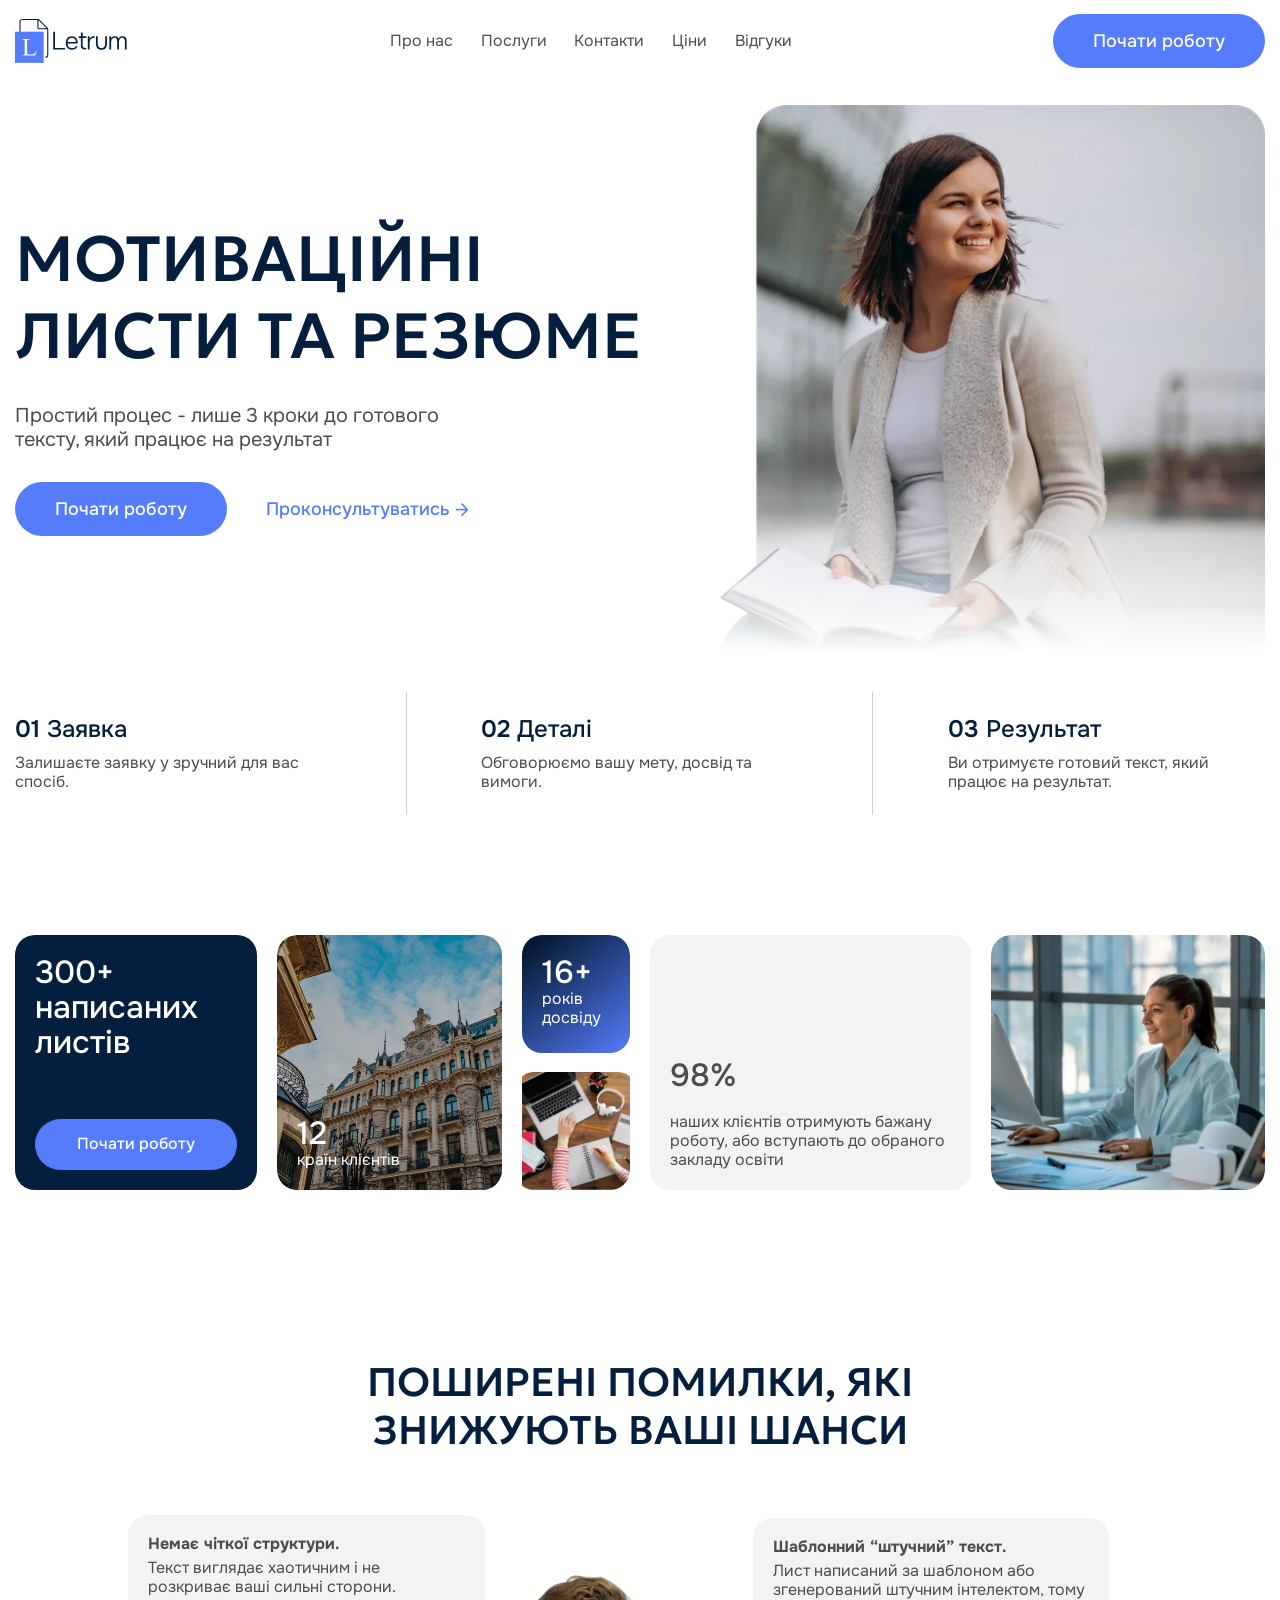
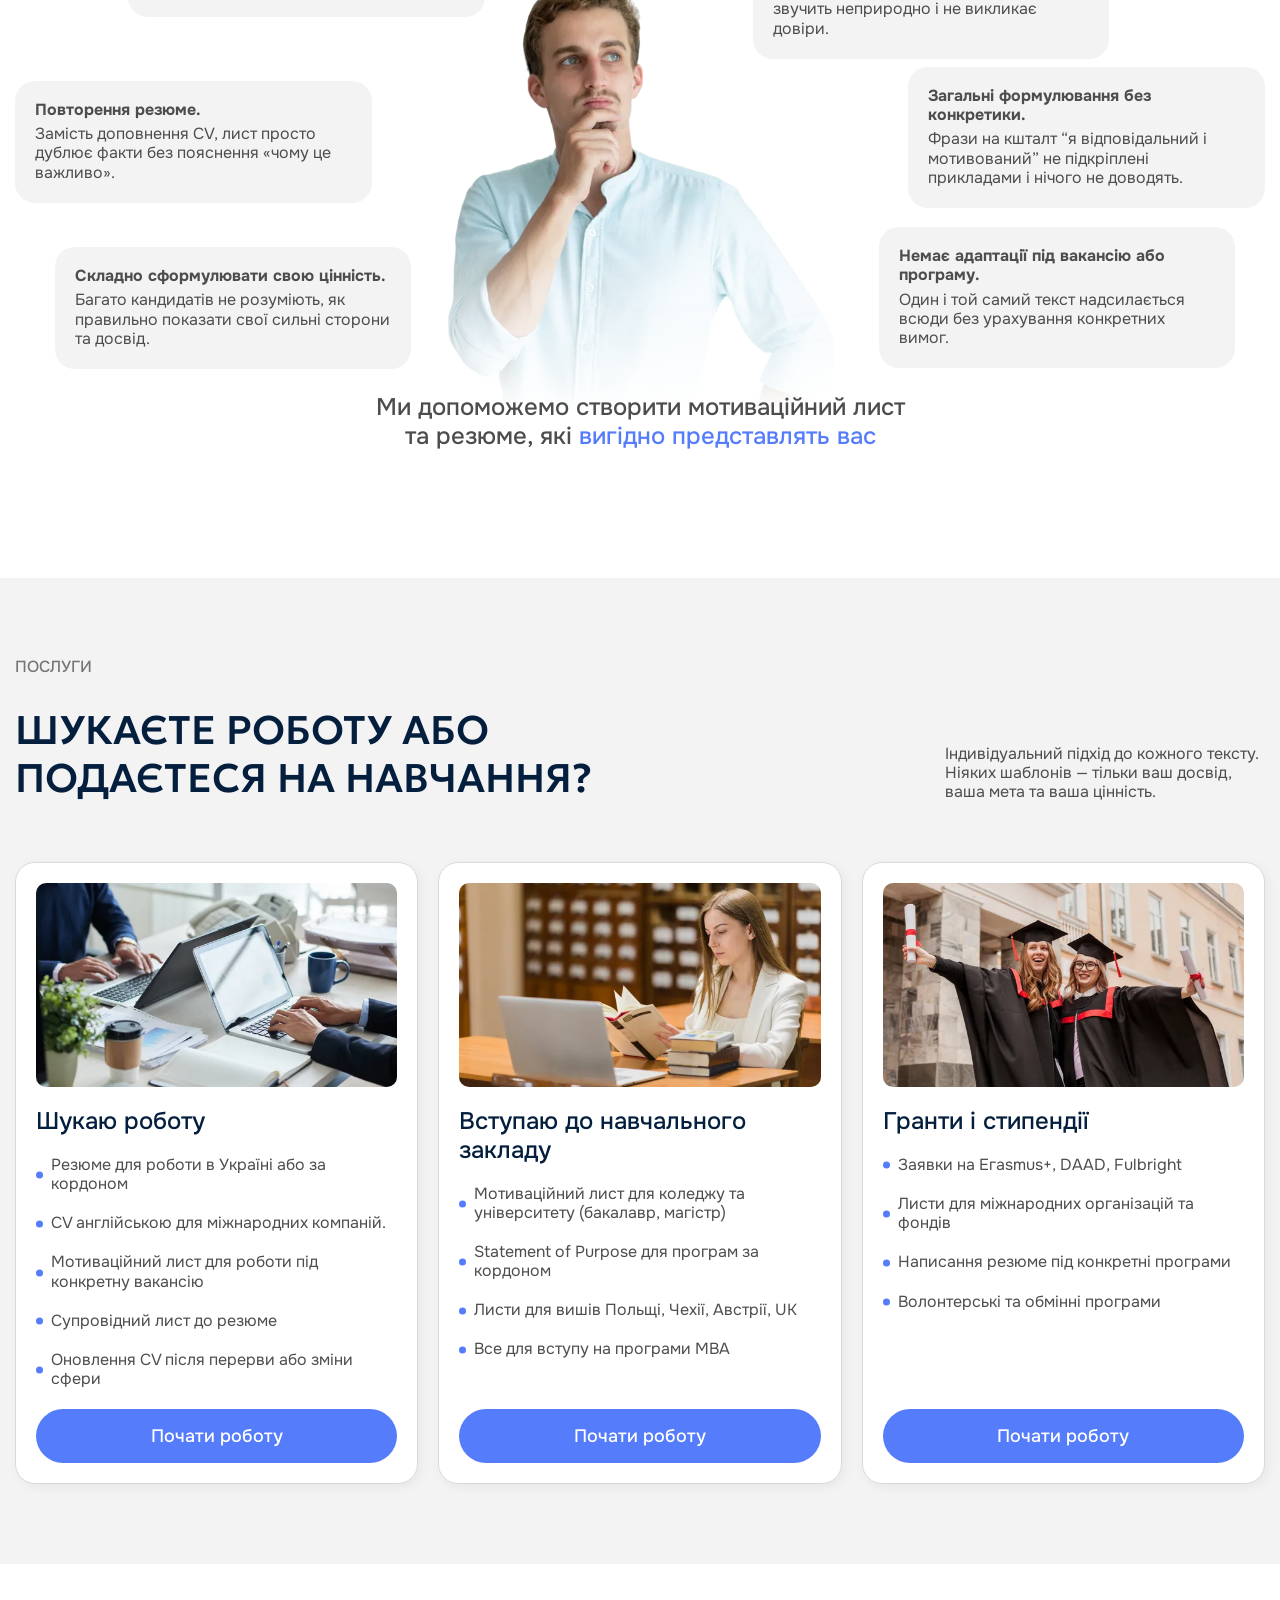
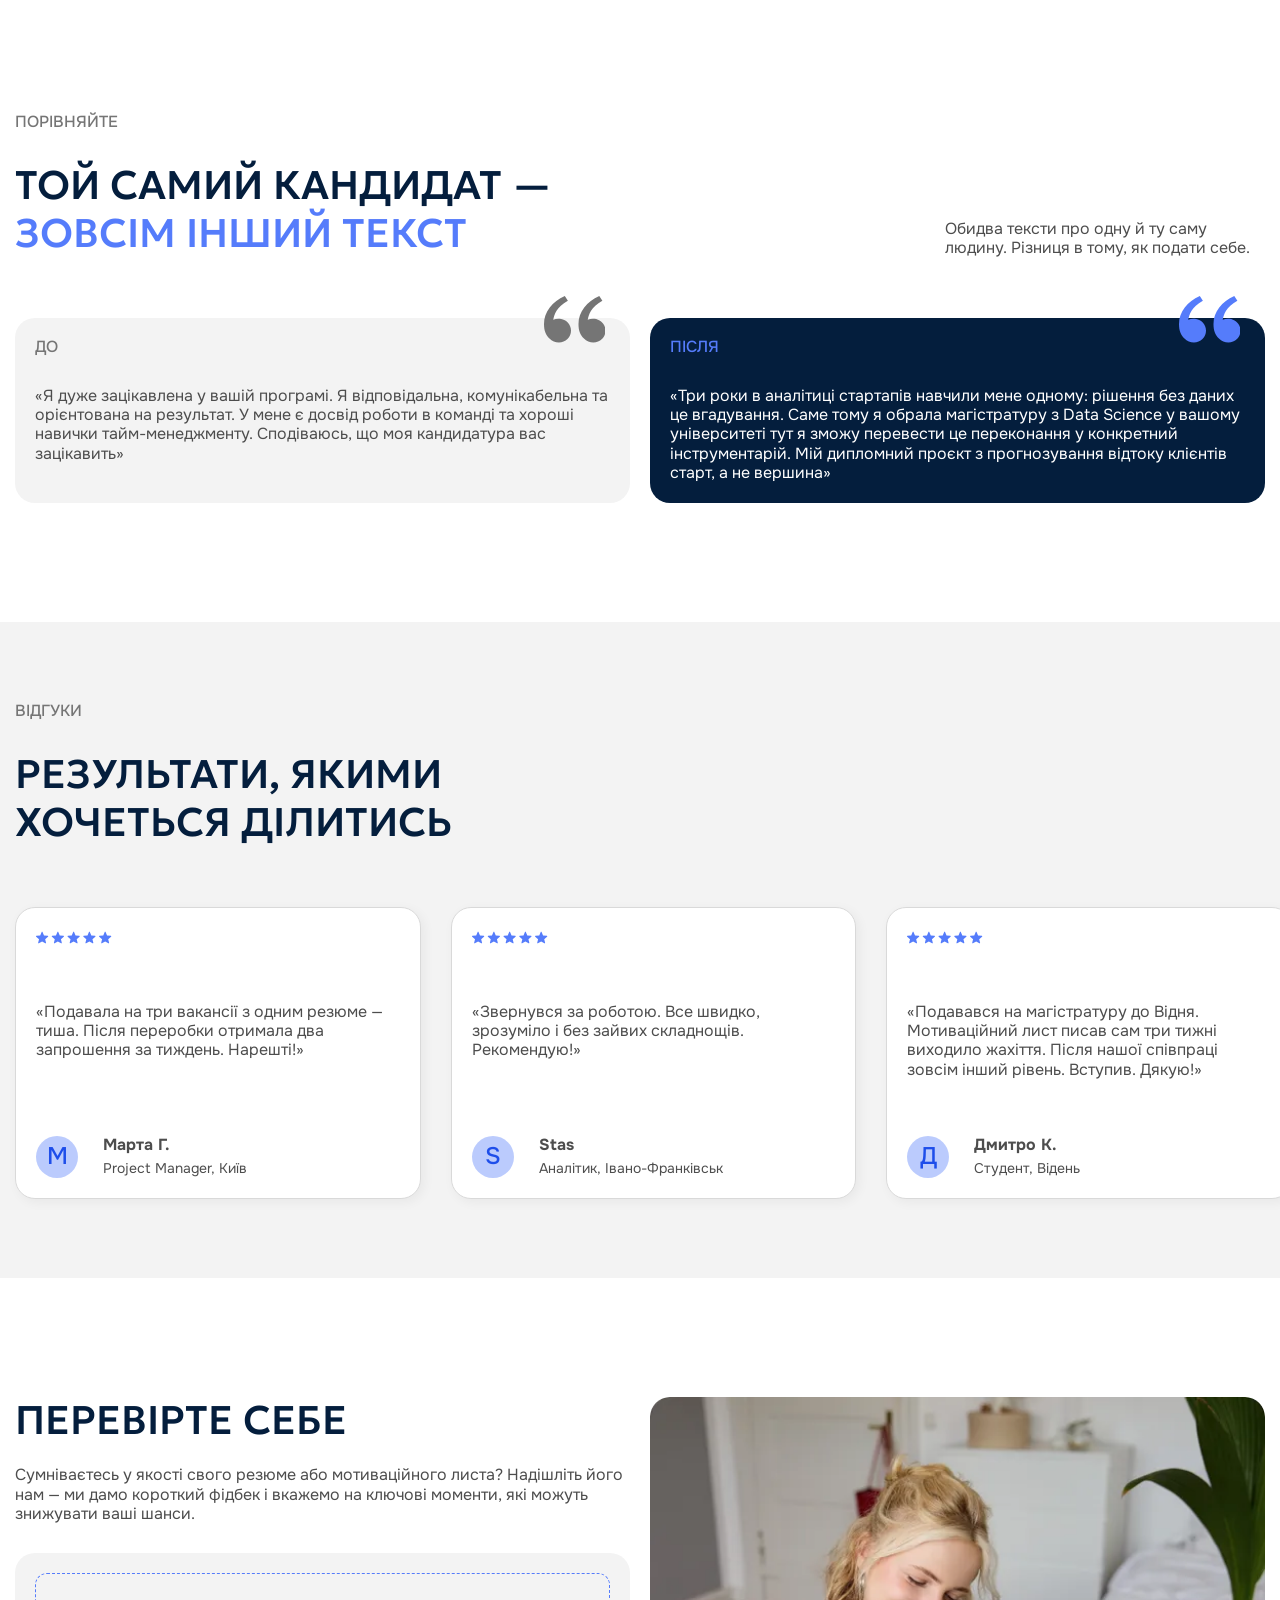
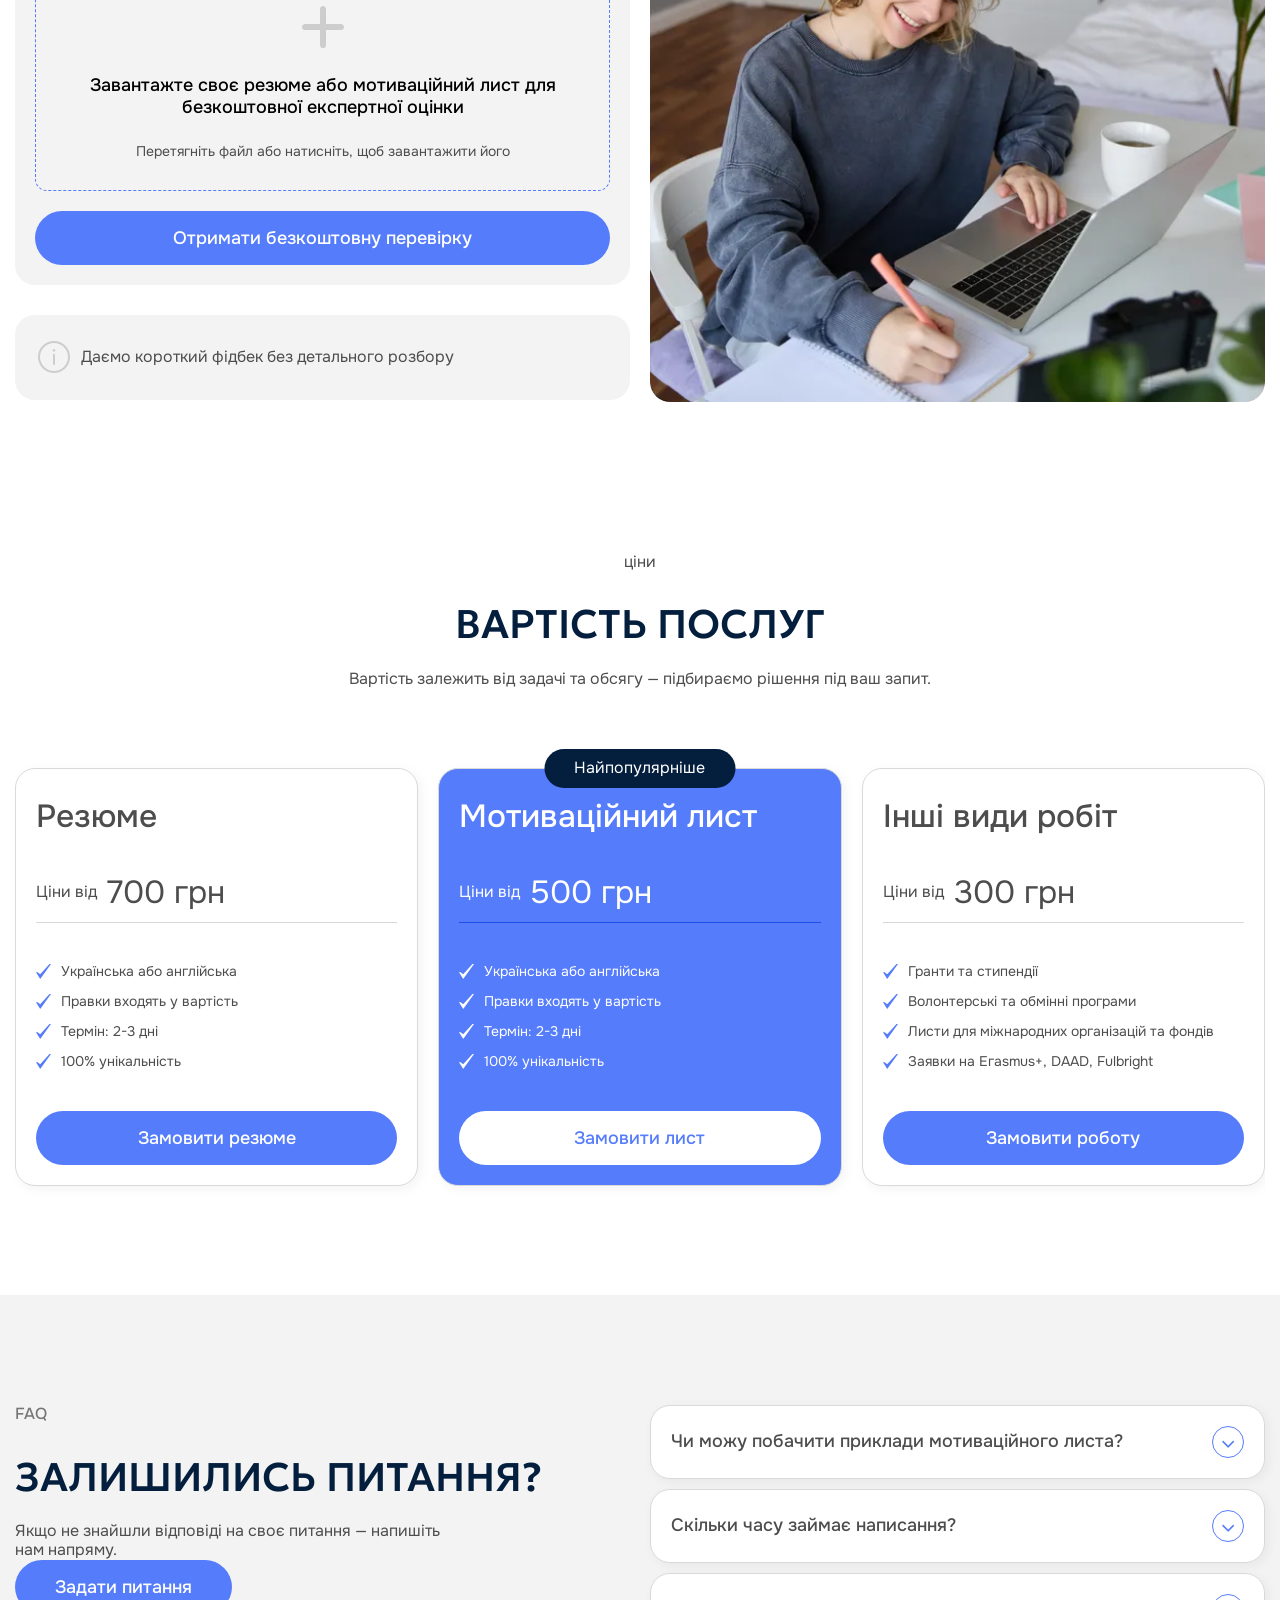
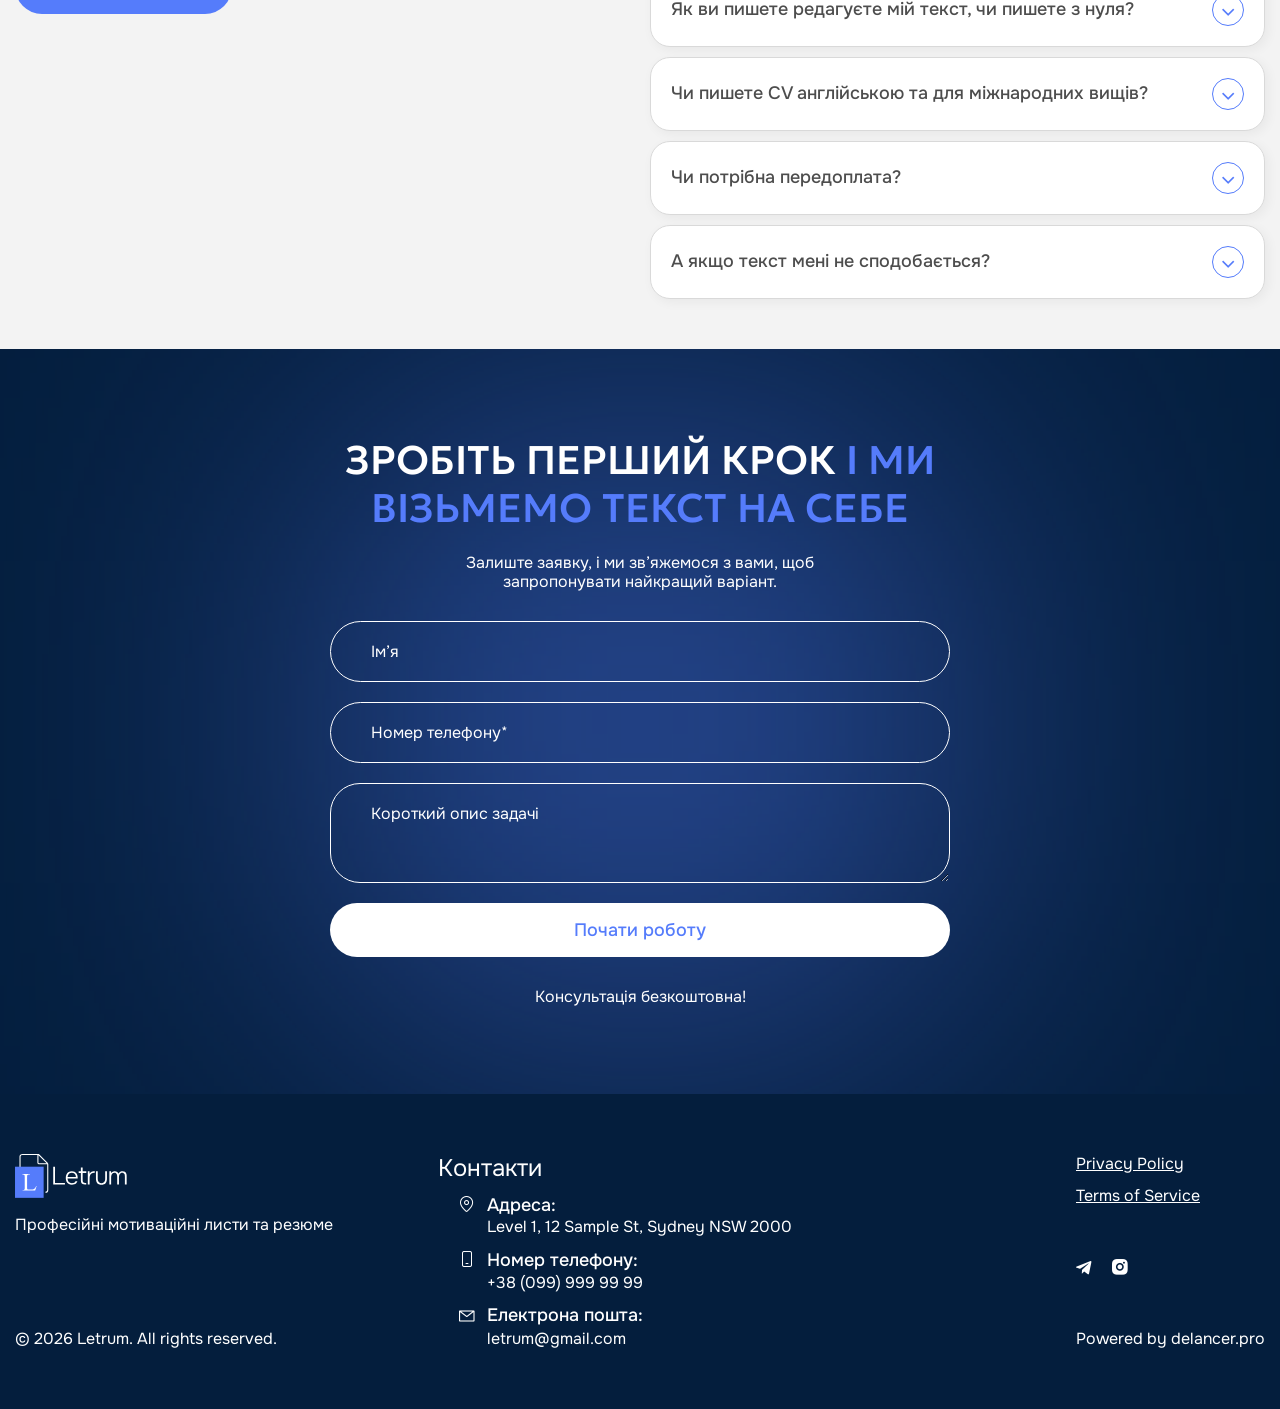
==== commit 5f670998: "Add files via upload" ====
--- a/index.html
+++ b/index.html
@@ -1,20 +1,21 @@
 <!doctype html>
-<html lang="en">
+<html lang="uk">
 	<head>
 		<meta charset="UTF-8">
 		<meta name="viewport" content="width=device-width, initial-scale=1.0">
 		<link rel="shortcut icon" href="assets/img/favicon.ico">
-		<title>Home Page</title>
-		<script type="module" crossorigin="" src="./js/index.min.js?v=1776910197375"></script>
-		<link rel="modulepreload" crossorigin="" href="./js/main.min.js?v=1776910197375">
-		<link rel="stylesheet" crossorigin="" href="./css/main.min.css?v=1776910197375">
-		<link rel="stylesheet" crossorigin="" href="./css/index.min.css?v=1776910197375">
+		<title>Letrum</title>
+		<script type="module" crossorigin="" src="./js/index.min.js?v=1776991693926"></script>
+		<link rel="modulepreload" crossorigin="" href="./js/common.min.js?v=1776991693926">
+		<link rel="modulepreload" crossorigin="" href="./js/main.min.js?v=1776991693926">
+		<link rel="stylesheet" crossorigin="" href="./css/main.min.css?v=1776991693926">
+		<link rel="stylesheet" crossorigin="" href="./css/index.min.css?v=1776991693926">
 	</head>
 	<body>
 		<div class="wrapper">
 			<header data-fls-header="" data-fls-header-scroll="" class="header">
 				<div class="header__container">
-					<a href="#" class="header__logo">
+					<a href="index.html" class="header__logo">
 						<img src="./assets/img/logo.svg" alt="logo Letrum">
 					</a>
 					<div class="header__menu menu">
@@ -127,7 +128,7 @@
 						</div>
 					</section>
 					<section class="index__advantages advantages">
-						<div class="advantages__container">
+						<div data-fls-watcher="" data-fls-watcher-once="" data-fls-watcher-threshold="0.2" class="advantages__container">
 							<div class="advantages__column advantages__column--1">
 								<div class="advantages__items advantages__items--1">
 									<div class="advantages__item item-advantages item-advantages--1">
@@ -179,38 +180,38 @@
 					</section>
 					<section class="index__mistakes mistakes">
 						<div class="mistakes__container">
-							<h2 class="mistakes__title title">поширені помилки, які знижують ваші шанси</h2>
-							<div class="mistakes__body">
+							<h2 data-fls-watcher="" data-fls-watcher-once="" data-fls-watcher-threshold="0.2" class="mistakes__title title">поширені помилки, які знижують ваші шанси</h2>
+							<div data-fls-watcher="" data-fls-watcher-once="" data-fls-watcher-threshold="0.4" class="mistakes__body">
 								<div class="mistakes__items">
-									<div class="mistakes__item item-mistakes item-mistakes--1">
+									<div data-fls-watcher="" data-fls-watcher-once="" data-fls-watcher-threshold="0.4" class="mistakes__item item-mistakes item-mistakes--1">
 										<h3 class="item-mistakes__title">Немає чіткої структури.</h3>
 										<div class="item-mistakes__text">Текст виглядає хаотичним і не розкриває ваші сильні сторони.</div>
 									</div>
-									<div class="mistakes__item item-mistakes item-mistakes--2">
+									<div data-fls-watcher="" data-fls-watcher-once="" data-fls-watcher-threshold="0.4" class="mistakes__item item-mistakes item-mistakes--2">
 										<h3 class="item-mistakes__title">Шаблонний “штучний” текст.</h3>
 										<div class="item-mistakes__text">
 											Лист написаний за шаблоном або згенерований штучним інтелектом, тому звучить неприродно і не викликає довіри.
 										</div>
 									</div>
-									<div class="mistakes__item item-mistakes item-mistakes--3">
+									<div data-fls-watcher="" data-fls-watcher-once="" data-fls-watcher-threshold="0.4" class="mistakes__item item-mistakes item-mistakes--3">
 										<h3 class="item-mistakes__title">Повторення резюме.</h3>
 										<div class="item-mistakes__text">
 											Замість доповнення CV, лист просто дублює факти без пояснення «чому це важливо».
 										</div>
 									</div>
-									<div class="mistakes__item item-mistakes item-mistakes--4">
+									<div data-fls-watcher="" data-fls-watcher-once="" data-fls-watcher-threshold="0.4" class="mistakes__item item-mistakes item-mistakes--4">
 										<h3 class="item-mistakes__title">Загальні формулювання без конкретики.</h3>
 										<div class="item-mistakes__text">
 											Фрази на кшталт “я відповідальний і мотивований” не підкріплені прикладами і нічого не доводять.
 										</div>
 									</div>
-									<div class="mistakes__item item-mistakes item-mistakes--5">
+									<div data-fls-watcher="" data-fls-watcher-once="" data-fls-watcher-threshold="0.4" class="mistakes__item item-mistakes item-mistakes--5">
 										<h3 class="item-mistakes__title">Складно сформулювати свою цінність.</h3>
 										<div class="item-mistakes__text">
 											Багато кандидатів не розуміють, як правильно показати свої сильні сторони та досвід.
 										</div>
 									</div>
-									<div class="mistakes__item item-mistakes item-mistakes--6">
+									<div data-fls-watcher="" data-fls-watcher-once="" data-fls-watcher-threshold="0.4" class="mistakes__item item-mistakes item-mistakes--6">
 										<h3 class="item-mistakes__title">Немає адаптації під вакансію або програму.</h3>
 										<div class="item-mistakes__text">Один і той самий текст надсилається всюди без урахування конкретних вимог.</div>
 									</div>
@@ -231,8 +232,8 @@
 					<section class="index__services services">
 						<div class="services__container">
 							<header data-fls-headerblock="" class="services__header header-block">
-								<div class="header-block__sticker">Послуги</div>
-								<div class="header-block__body">
+								<div data-fls-watcher="" data-fls-watcher-once="" data-fls-watcher-threshold="0.4" class="header-block__sticker">Послуги</div>
+								<div data-fls-watcher="" data-fls-watcher-once="" data-fls-watcher-threshold="0.4" class="header-block__body">
 									<h2 class="header-block__title title">Шукаєте роботу або подаєтеся на навчання?</h2>
 									<div class="header-block__text">
 										<p>
@@ -241,7 +242,7 @@
 									</div>
 								</div>
 							</header>
-							<div class="services__items">
+							<div data-fls-watcher="" data-fls-watcher-once="" data-fls-watcher-threshold="0.2" class="services__items">
 								<article class="services__item item-services">
 									<figure class="item-services__image">
 										<picture>
@@ -309,8 +310,8 @@
 					<section class="index__compare compare">
 						<div class="compare__container">
 							<header class="compare__header header-block">
-								<div class="header-block__sticker">порівняйте</div>
-								<div class="header-block__body">
+								<div data-fls-watcher="" data-fls-watcher-once="" data-fls-watcher-threshold="0.4" class="header-block__sticker">порівняйте</div>
+								<div data-fls-watcher="" data-fls-watcher-once="" data-fls-watcher-threshold="0.4" class="header-block__body">
 									<h2 class="header-block__title title">
 										Той самий кандидат —
 										<span>зовсім інший текст</span>
@@ -320,7 +321,7 @@
 									</div>
 								</div>
 							</header>
-							<div class="compare__items">
+							<div data-fls-watcher="" data-fls-watcher-once="" data-fls-watcher-threshold="0.4" class="compare__items">
 								<div class="compare__item item-compare item-compare--before">
 									<h3 class="item-compare__title">до</h3>
 									<div class="item-compare__text">
@@ -353,155 +354,153 @@
 					<section class="index__reviews reviews">
 						<div class="reviews__container">
 							<header class="reviews__header header-block">
-								<div class="header-block__sticker">відгуки</div>
-								<div class="header-block__body">
+								<div data-fls-watcher="" data-fls-watcher-once="" data-fls-watcher-threshold="0.4" class="header-block__sticker">відгуки</div>
+								<div data-fls-watcher="" data-fls-watcher-once="" data-fls-watcher-threshold="0.4" class="header-block__body">
 									<h2 class="header-block__title title">Результати, якими хочеться ділитись</h2>
 									<div class="header-block__text"></div>
 								</div>
 							</header>
-							<div data-fls-slider="" class="reviews__slider swiper">
-								<div class="reviews__wrapper swiper-wrapper">
-									<article class="reviews__slide slide-reviews swiper-slide">
-										<div class="slide-reviews__stars">
-											<svg width="85" height="13" viewbox="0 0 85 13" fill="none" xmlns="http://www.w3.org/2000/svg">
-												<path d="M6.82461 10.738L3.19461 12.93C3.08794 12.9827 2.98894 13.004 2.89761 12.994C2.80694 12.9833 2.71861 12.952 2.63261 12.9C2.54594 12.8467 2.48061 12.7713 2.43661 12.674C2.39261 12.5767 2.38861 12.4703 2.42461 12.355L3.39061 8.245L0.195609 5.475C0.105609 5.40167 0.0462762 5.314 0.0176095 5.212C-0.0110572 5.11 -0.00472378 5.01233 0.0366096 4.919C0.0779429 4.82567 0.132943 4.749 0.20161 4.689C0.270943 4.631 0.364276 4.59167 0.48161 4.571L4.69761 4.203L6.34161 0.311C6.38694 0.201 6.45228 0.121667 6.53761 0.073C6.62294 0.0243333 6.71861 0 6.82461 0C6.93061 0 7.02661 0.0243333 7.11261 0.073C7.19861 0.121667 7.26361 0.201 7.30761 0.311L8.95161 4.203L13.1666 4.571C13.2846 4.591 13.3783 4.63067 13.4476 4.69C13.5169 4.74867 13.5723 4.825 13.6136 4.919C13.6543 5.01233 13.6603 5.11 13.6316 5.212C13.6029 5.314 13.5436 5.40167 13.4536 5.475L10.2586 8.245L11.2246 12.355C11.2619 12.469 11.2583 12.575 11.2136 12.673C11.1689 12.771 11.1033 12.8463 11.0166 12.899C10.9313 12.9523 10.8429 12.984 10.7516 12.994C10.6609 13.004 10.5623 12.9827 10.4556 12.93L6.82461 10.738Z" fill="#557CFB"></path>
-												<path d="M24.474 10.738L20.844 12.93C20.7374 12.9827 20.6384 13.004 20.547 12.994C20.4564 12.9833 20.368 12.952 20.282 12.9C20.1954 12.8467 20.13 12.7713 20.086 12.674C20.042 12.5767 20.038 12.4703 20.074 12.355L21.04 8.245L17.845 5.475C17.755 5.40167 17.6957 5.314 17.667 5.212C17.6384 5.11 17.6447 5.01233 17.686 4.919C17.7274 4.82567 17.7824 4.749 17.851 4.689C17.9204 4.631 18.0137 4.59167 18.131 4.571L22.347 4.203L23.991 0.311C24.0364 0.201 24.1017 0.121667 24.187 0.073C24.2724 0.0243333 24.368 0 24.474 0C24.58 0 24.676 0.0243333 24.762 0.073C24.848 0.121667 24.913 0.201 24.957 0.311L26.601 4.203L30.816 4.571C30.934 4.591 31.0277 4.63067 31.097 4.69C31.1664 4.74867 31.2217 4.825 31.263 4.919C31.3037 5.01233 31.3097 5.11 31.281 5.212C31.2524 5.314 31.193 5.40167 31.103 5.475L27.908 8.245L28.874 12.355C28.9114 12.469 28.9077 12.575 28.863 12.673C28.8184 12.771 28.7527 12.8463 28.666 12.899C28.5807 12.9523 28.4924 12.984 28.401 12.994C28.3104 13.004 28.2117 12.9827 28.105 12.93L24.474 10.738Z" fill="#557CFB"></path>
-												<path d="M42.1234 10.738L38.4934 12.93C38.3868 12.9827 38.2878 13.004 38.1964 12.994C38.1058 12.9833 38.0174 12.952 37.9314 12.9C37.8448 12.8467 37.7794 12.7713 37.7354 12.674C37.6914 12.5767 37.6874 12.4703 37.7234 12.355L38.6894 8.245L35.4944 5.475C35.4044 5.40167 35.3451 5.314 35.3164 5.212C35.2878 5.11 35.2941 5.01233 35.3354 4.919C35.3768 4.82567 35.4318 4.749 35.5004 4.689C35.5698 4.631 35.6631 4.59167 35.7804 4.571L39.9964 4.203L41.6404 0.311C41.6858 0.201 41.7511 0.121667 41.8364 0.073C41.9218 0.0243333 42.0174 0 42.1234 0C42.2294 0 42.3254 0.0243333 42.4114 0.073C42.4974 0.121667 42.5624 0.201 42.6064 0.311L44.2504 4.203L48.4654 4.571C48.5834 4.591 48.6771 4.63067 48.7464 4.69C48.8158 4.74867 48.8711 4.825 48.9124 4.919C48.9531 5.01233 48.9591 5.11 48.9304 5.212C48.9018 5.314 48.8424 5.40167 48.7524 5.475L45.5574 8.245L46.5234 12.355C46.5608 12.469 46.5571 12.575 46.5124 12.673C46.4678 12.771 46.4021 12.8463 46.3154 12.899C46.2301 12.9523 46.1418 12.984 46.0504 12.994C45.9598 13.004 45.8611 12.9827 45.7544 12.93L42.1234 10.738Z" fill="#557CFB"></path>
-												<path d="M59.7727 10.738L56.1427 12.93C56.0361 12.9827 55.9371 13.004 55.8457 12.994C55.7551 12.9833 55.6667 12.952 55.5807 12.9C55.4941 12.8467 55.4287 12.7713 55.3847 12.674C55.3407 12.5767 55.3367 12.4703 55.3727 12.355L56.3387 8.245L53.1437 5.475C53.0537 5.40167 52.9944 5.314 52.9657 5.212C52.9371 5.11 52.9434 5.01233 52.9847 4.919C53.0261 4.82567 53.0811 4.749 53.1497 4.689C53.2191 4.631 53.3124 4.59167 53.4297 4.571L57.6457 4.203L59.2897 0.311C59.3351 0.201 59.4004 0.121667 59.4857 0.073C59.5711 0.0243333 59.6667 0 59.7727 0C59.8787 0 59.9747 0.0243333 60.0607 0.073C60.1467 0.121667 60.2117 0.201 60.2557 0.311L61.8997 4.203L66.1147 4.571C66.2327 4.591 66.3264 4.63067 66.3957 4.69C66.4651 4.74867 66.5204 4.825 66.5617 4.919C66.6024 5.01233 66.6084 5.11 66.5797 5.212C66.5511 5.314 66.4917 5.40167 66.4017 5.475L63.2067 8.245L64.1727 12.355C64.2101 12.469 64.2064 12.575 64.1617 12.673C64.1171 12.771 64.0514 12.8463 63.9647 12.899C63.8794 12.9523 63.7911 12.984 63.6997 12.994C63.6091 13.004 63.5104 12.9827 63.4037 12.93L59.7727 10.738Z" fill="#557CFB"></path>
-												<path d="M77.4221 10.738L73.7921 12.93C73.6855 12.9827 73.5865 13.004 73.4951 12.994C73.4045 12.9833 73.3161 12.952 73.2301 12.9C73.1435 12.8467 73.0781 12.7713 73.0341 12.674C72.9901 12.5767 72.9861 12.4703 73.0221 12.355L73.9881 8.245L70.7931 5.475C70.7031 5.40167 70.6438 5.314 70.6151 5.212C70.5865 5.11 70.5928 5.01233 70.6341 4.919C70.6755 4.82567 70.7305 4.749 70.7991 4.689C70.8685 4.631 70.9618 4.59167 71.0791 4.571L75.2951 4.203L76.9391 0.311C76.9845 0.201 77.0498 0.121667 77.1351 0.073C77.2205 0.0243333 77.3161 0 77.4221 0C77.5281 0 77.6241 0.0243333 77.7101 0.073C77.7961 0.121667 77.8611 0.201 77.9051 0.311L79.5491 4.203L83.7641 4.571C83.8821 4.591 83.9758 4.63067 84.0451 4.69C84.1145 4.74867 84.1698 4.825 84.2111 4.919C84.2518 5.01233 84.2578 5.11 84.2291 5.212C84.2005 5.314 84.1411 5.40167 84.0511 5.475L80.8561 8.245L81.8221 12.355C81.8595 12.469 81.8558 12.575 81.8111 12.673C81.7665 12.771 81.7008 12.8463 81.6141 12.899C81.5288 12.9523 81.4405 12.984 81.3491 12.994C81.2585 13.004 81.1598 12.9827 81.0531 12.93L77.4221 10.738Z" fill="#557CFB"></path>
-											</svg>
-										</div>
-										<div class="slide-reviews__body">
-											<div class="slide-reviews__text">
-												<p>
-													«Подавала на три вакансії з одним резюме —тиша. Після переробки отримала два запрошення за тиждень. Нарешті!»
-												</p>
+							<div data-fls-marquee="" data-fls-marquee-pause="" data-fls-marquee-speed="800" class="reviews__marquee">
+								<article class="reviews__slide slide-reviews">
+									<div class="slide-reviews__stars">
+										<svg width="85" height="13" viewbox="0 0 85 13" fill="none" xmlns="http://www.w3.org/2000/svg">
+											<path d="M6.82461 10.738L3.19461 12.93C3.08794 12.9827 2.98894 13.004 2.89761 12.994C2.80694 12.9833 2.71861 12.952 2.63261 12.9C2.54594 12.8467 2.48061 12.7713 2.43661 12.674C2.39261 12.5767 2.38861 12.4703 2.42461 12.355L3.39061 8.245L0.195609 5.475C0.105609 5.40167 0.0462762 5.314 0.0176095 5.212C-0.0110572 5.11 -0.00472378 5.01233 0.0366096 4.919C0.0779429 4.82567 0.132943 4.749 0.20161 4.689C0.270943 4.631 0.364276 4.59167 0.48161 4.571L4.69761 4.203L6.34161 0.311C6.38694 0.201 6.45228 0.121667 6.53761 0.073C6.62294 0.0243333 6.71861 0 6.82461 0C6.93061 0 7.02661 0.0243333 7.11261 0.073C7.19861 0.121667 7.26361 0.201 7.30761 0.311L8.95161 4.203L13.1666 4.571C13.2846 4.591 13.3783 4.63067 13.4476 4.69C13.5169 4.74867 13.5723 4.825 13.6136 4.919C13.6543 5.01233 13.6603 5.11 13.6316 5.212C13.6029 5.314 13.5436 5.40167 13.4536 5.475L10.2586 8.245L11.2246 12.355C11.2619 12.469 11.2583 12.575 11.2136 12.673C11.1689 12.771 11.1033 12.8463 11.0166 12.899C10.9313 12.9523 10.8429 12.984 10.7516 12.994C10.6609 13.004 10.5623 12.9827 10.4556 12.93L6.82461 10.738Z" fill="#557CFB"></path>
+											<path d="M24.474 10.738L20.844 12.93C20.7374 12.9827 20.6384 13.004 20.547 12.994C20.4564 12.9833 20.368 12.952 20.282 12.9C20.1954 12.8467 20.13 12.7713 20.086 12.674C20.042 12.5767 20.038 12.4703 20.074 12.355L21.04 8.245L17.845 5.475C17.755 5.40167 17.6957 5.314 17.667 5.212C17.6384 5.11 17.6447 5.01233 17.686 4.919C17.7274 4.82567 17.7824 4.749 17.851 4.689C17.9204 4.631 18.0137 4.59167 18.131 4.571L22.347 4.203L23.991 0.311C24.0364 0.201 24.1017 0.121667 24.187 0.073C24.2724 0.0243333 24.368 0 24.474 0C24.58 0 24.676 0.0243333 24.762 0.073C24.848 0.121667 24.913 0.201 24.957 0.311L26.601 4.203L30.816 4.571C30.934 4.591 31.0277 4.63067 31.097 4.69C31.1664 4.74867 31.2217 4.825 31.263 4.919C31.3037 5.01233 31.3097 5.11 31.281 5.212C31.2524 5.314 31.193 5.40167 31.103 5.475L27.908 8.245L28.874 12.355C28.9114 12.469 28.9077 12.575 28.863 12.673C28.8184 12.771 28.7527 12.8463 28.666 12.899C28.5807 12.9523 28.4924 12.984 28.401 12.994C28.3104 13.004 28.2117 12.9827 28.105 12.93L24.474 10.738Z" fill="#557CFB"></path>
+											<path d="M42.1234 10.738L38.4934 12.93C38.3868 12.9827 38.2878 13.004 38.1964 12.994C38.1058 12.9833 38.0174 12.952 37.9314 12.9C37.8448 12.8467 37.7794 12.7713 37.7354 12.674C37.6914 12.5767 37.6874 12.4703 37.7234 12.355L38.6894 8.245L35.4944 5.475C35.4044 5.40167 35.3451 5.314 35.3164 5.212C35.2878 5.11 35.2941 5.01233 35.3354 4.919C35.3768 4.82567 35.4318 4.749 35.5004 4.689C35.5698 4.631 35.6631 4.59167 35.7804 4.571L39.9964 4.203L41.6404 0.311C41.6858 0.201 41.7511 0.121667 41.8364 0.073C41.9218 0.0243333 42.0174 0 42.1234 0C42.2294 0 42.3254 0.0243333 42.4114 0.073C42.4974 0.121667 42.5624 0.201 42.6064 0.311L44.2504 4.203L48.4654 4.571C48.5834 4.591 48.6771 4.63067 48.7464 4.69C48.8158 4.74867 48.8711 4.825 48.9124 4.919C48.9531 5.01233 48.9591 5.11 48.9304 5.212C48.9018 5.314 48.8424 5.40167 48.7524 5.475L45.5574 8.245L46.5234 12.355C46.5608 12.469 46.5571 12.575 46.5124 12.673C46.4678 12.771 46.4021 12.8463 46.3154 12.899C46.2301 12.9523 46.1418 12.984 46.0504 12.994C45.9598 13.004 45.8611 12.9827 45.7544 12.93L42.1234 10.738Z" fill="#557CFB"></path>
+											<path d="M59.7727 10.738L56.1427 12.93C56.0361 12.9827 55.9371 13.004 55.8457 12.994C55.7551 12.9833 55.6667 12.952 55.5807 12.9C55.4941 12.8467 55.4287 12.7713 55.3847 12.674C55.3407 12.5767 55.3367 12.4703 55.3727 12.355L56.3387 8.245L53.1437 5.475C53.0537 5.40167 52.9944 5.314 52.9657 5.212C52.9371 5.11 52.9434 5.01233 52.9847 4.919C53.0261 4.82567 53.0811 4.749 53.1497 4.689C53.2191 4.631 53.3124 4.59167 53.4297 4.571L57.6457 4.203L59.2897 0.311C59.3351 0.201 59.4004 0.121667 59.4857 0.073C59.5711 0.0243333 59.6667 0 59.7727 0C59.8787 0 59.9747 0.0243333 60.0607 0.073C60.1467 0.121667 60.2117 0.201 60.2557 0.311L61.8997 4.203L66.1147 4.571C66.2327 4.591 66.3264 4.63067 66.3957 4.69C66.4651 4.74867 66.5204 4.825 66.5617 4.919C66.6024 5.01233 66.6084 5.11 66.5797 5.212C66.5511 5.314 66.4917 5.40167 66.4017 5.475L63.2067 8.245L64.1727 12.355C64.2101 12.469 64.2064 12.575 64.1617 12.673C64.1171 12.771 64.0514 12.8463 63.9647 12.899C63.8794 12.9523 63.7911 12.984 63.6997 12.994C63.6091 13.004 63.5104 12.9827 63.4037 12.93L59.7727 10.738Z" fill="#557CFB"></path>
+											<path d="M77.4221 10.738L73.7921 12.93C73.6855 12.9827 73.5865 13.004 73.4951 12.994C73.4045 12.9833 73.3161 12.952 73.2301 12.9C73.1435 12.8467 73.0781 12.7713 73.0341 12.674C72.9901 12.5767 72.9861 12.4703 73.0221 12.355L73.9881 8.245L70.7931 5.475C70.7031 5.40167 70.6438 5.314 70.6151 5.212C70.5865 5.11 70.5928 5.01233 70.6341 4.919C70.6755 4.82567 70.7305 4.749 70.7991 4.689C70.8685 4.631 70.9618 4.59167 71.0791 4.571L75.2951 4.203L76.9391 0.311C76.9845 0.201 77.0498 0.121667 77.1351 0.073C77.2205 0.0243333 77.3161 0 77.4221 0C77.5281 0 77.6241 0.0243333 77.7101 0.073C77.7961 0.121667 77.8611 0.201 77.9051 0.311L79.5491 4.203L83.7641 4.571C83.8821 4.591 83.9758 4.63067 84.0451 4.69C84.1145 4.74867 84.1698 4.825 84.2111 4.919C84.2518 5.01233 84.2578 5.11 84.2291 5.212C84.2005 5.314 84.1411 5.40167 84.0511 5.475L80.8561 8.245L81.8221 12.355C81.8595 12.469 81.8558 12.575 81.8111 12.673C81.7665 12.771 81.7008 12.8463 81.6141 12.899C81.5288 12.9523 81.4405 12.984 81.3491 12.994C81.2585 13.004 81.1598 12.9827 81.0531 12.93L77.4221 10.738Z" fill="#557CFB"></path>
+										</svg>
+									</div>
+									<div class="slide-reviews__body">
+										<div class="slide-reviews__text">
+											<p>
+												«Подавала на три вакансії з одним резюме —тиша. Після переробки отримала два запрошення за тиждень. Нарешті!»
+											</p>
+										</div>
+										<div class="slide-reviews__info info-slide-reviews">
+											<div class="info-slide-reviews__icon">М</div>
+											<div class="info-slide-reviews__body">
+												<h3 class="info-slide-reviews__title">Марта Г.</h3>
+												<div class="info-slide-reviews__text">Project Manager, Київ</div>
 											</div>
-											<div class="slide-reviews__info info-slide-reviews">
-												<div class="info-slide-reviews__icon">М</div>
-												<div class="info-slide-reviews__body">
-													<h3 class="info-slide-reviews__title">Марта Г.</h3>
-													<div class="info-slide-reviews__text">Project Manager, Київ</div>
-												</div>
+										</div>
+									</div>
+								</article>
+								<article class="reviews__slide slide-reviews">
+									<div class="slide-reviews__stars">
+										<svg width="85" height="13" viewbox="0 0 85 13" fill="none" xmlns="http://www.w3.org/2000/svg">
+											<path d="M6.82461 10.738L3.19461 12.93C3.08794 12.9827 2.98894 13.004 2.89761 12.994C2.80694 12.9833 2.71861 12.952 2.63261 12.9C2.54594 12.8467 2.48061 12.7713 2.43661 12.674C2.39261 12.5767 2.38861 12.4703 2.42461 12.355L3.39061 8.245L0.195609 5.475C0.105609 5.40167 0.0462762 5.314 0.0176095 5.212C-0.0110572 5.11 -0.00472378 5.01233 0.0366096 4.919C0.0779429 4.82567 0.132943 4.749 0.20161 4.689C0.270943 4.631 0.364276 4.59167 0.48161 4.571L4.69761 4.203L6.34161 0.311C6.38694 0.201 6.45228 0.121667 6.53761 0.073C6.62294 0.0243333 6.71861 0 6.82461 0C6.93061 0 7.02661 0.0243333 7.11261 0.073C7.19861 0.121667 7.26361 0.201 7.30761 0.311L8.95161 4.203L13.1666 4.571C13.2846 4.591 13.3783 4.63067 13.4476 4.69C13.5169 4.74867 13.5723 4.825 13.6136 4.919C13.6543 5.01233 13.6603 5.11 13.6316 5.212C13.6029 5.314 13.5436 5.40167 13.4536 5.475L10.2586 8.245L11.2246 12.355C11.2619 12.469 11.2583 12.575 11.2136 12.673C11.1689 12.771 11.1033 12.8463 11.0166 12.899C10.9313 12.9523 10.8429 12.984 10.7516 12.994C10.6609 13.004 10.5623 12.9827 10.4556 12.93L6.82461 10.738Z" fill="#557CFB"></path>
+											<path d="M24.474 10.738L20.844 12.93C20.7374 12.9827 20.6384 13.004 20.547 12.994C20.4564 12.9833 20.368 12.952 20.282 12.9C20.1954 12.8467 20.13 12.7713 20.086 12.674C20.042 12.5767 20.038 12.4703 20.074 12.355L21.04 8.245L17.845 5.475C17.755 5.40167 17.6957 5.314 17.667 5.212C17.6384 5.11 17.6447 5.01233 17.686 4.919C17.7274 4.82567 17.7824 4.749 17.851 4.689C17.9204 4.631 18.0137 4.59167 18.131 4.571L22.347 4.203L23.991 0.311C24.0364 0.201 24.1017 0.121667 24.187 0.073C24.2724 0.0243333 24.368 0 24.474 0C24.58 0 24.676 0.0243333 24.762 0.073C24.848 0.121667 24.913 0.201 24.957 0.311L26.601 4.203L30.816 4.571C30.934 4.591 31.0277 4.63067 31.097 4.69C31.1664 4.74867 31.2217 4.825 31.263 4.919C31.3037 5.01233 31.3097 5.11 31.281 5.212C31.2524 5.314 31.193 5.40167 31.103 5.475L27.908 8.245L28.874 12.355C28.9114 12.469 28.9077 12.575 28.863 12.673C28.8184 12.771 28.7527 12.8463 28.666 12.899C28.5807 12.9523 28.4924 12.984 28.401 12.994C28.3104 13.004 28.2117 12.9827 28.105 12.93L24.474 10.738Z" fill="#557CFB"></path>
+											<path d="M42.1234 10.738L38.4934 12.93C38.3868 12.9827 38.2878 13.004 38.1964 12.994C38.1058 12.9833 38.0174 12.952 37.9314 12.9C37.8448 12.8467 37.7794 12.7713 37.7354 12.674C37.6914 12.5767 37.6874 12.4703 37.7234 12.355L38.6894 8.245L35.4944 5.475C35.4044 5.40167 35.3451 5.314 35.3164 5.212C35.2878 5.11 35.2941 5.01233 35.3354 4.919C35.3768 4.82567 35.4318 4.749 35.5004 4.689C35.5698 4.631 35.6631 4.59167 35.7804 4.571L39.9964 4.203L41.6404 0.311C41.6858 0.201 41.7511 0.121667 41.8364 0.073C41.9218 0.0243333 42.0174 0 42.1234 0C42.2294 0 42.3254 0.0243333 42.4114 0.073C42.4974 0.121667 42.5624 0.201 42.6064 0.311L44.2504 4.203L48.4654 4.571C48.5834 4.591 48.6771 4.63067 48.7464 4.69C48.8158 4.74867 48.8711 4.825 48.9124 4.919C48.9531 5.01233 48.9591 5.11 48.9304 5.212C48.9018 5.314 48.8424 5.40167 48.7524 5.475L45.5574 8.245L46.5234 12.355C46.5608 12.469 46.5571 12.575 46.5124 12.673C46.4678 12.771 46.4021 12.8463 46.3154 12.899C46.2301 12.9523 46.1418 12.984 46.0504 12.994C45.9598 13.004 45.8611 12.9827 45.7544 12.93L42.1234 10.738Z" fill="#557CFB"></path>
+											<path d="M59.7727 10.738L56.1427 12.93C56.0361 12.9827 55.9371 13.004 55.8457 12.994C55.7551 12.9833 55.6667 12.952 55.5807 12.9C55.4941 12.8467 55.4287 12.7713 55.3847 12.674C55.3407 12.5767 55.3367 12.4703 55.3727 12.355L56.3387 8.245L53.1437 5.475C53.0537 5.40167 52.9944 5.314 52.9657 5.212C52.9371 5.11 52.9434 5.01233 52.9847 4.919C53.0261 4.82567 53.0811 4.749 53.1497 4.689C53.2191 4.631 53.3124 4.59167 53.4297 4.571L57.6457 4.203L59.2897 0.311C59.3351 0.201 59.4004 0.121667 59.4857 0.073C59.5711 0.0243333 59.6667 0 59.7727 0C59.8787 0 59.9747 0.0243333 60.0607 0.073C60.1467 0.121667 60.2117 0.201 60.2557 0.311L61.8997 4.203L66.1147 4.571C66.2327 4.591 66.3264 4.63067 66.3957 4.69C66.4651 4.74867 66.5204 4.825 66.5617 4.919C66.6024 5.01233 66.6084 5.11 66.5797 5.212C66.5511 5.314 66.4917 5.40167 66.4017 5.475L63.2067 8.245L64.1727 12.355C64.2101 12.469 64.2064 12.575 64.1617 12.673C64.1171 12.771 64.0514 12.8463 63.9647 12.899C63.8794 12.9523 63.7911 12.984 63.6997 12.994C63.6091 13.004 63.5104 12.9827 63.4037 12.93L59.7727 10.738Z" fill="#557CFB"></path>
+											<path d="M77.4221 10.738L73.7921 12.93C73.6855 12.9827 73.5865 13.004 73.4951 12.994C73.4045 12.9833 73.3161 12.952 73.2301 12.9C73.1435 12.8467 73.0781 12.7713 73.0341 12.674C72.9901 12.5767 72.9861 12.4703 73.0221 12.355L73.9881 8.245L70.7931 5.475C70.7031 5.40167 70.6438 5.314 70.6151 5.212C70.5865 5.11 70.5928 5.01233 70.6341 4.919C70.6755 4.82567 70.7305 4.749 70.7991 4.689C70.8685 4.631 70.9618 4.59167 71.0791 4.571L75.2951 4.203L76.9391 0.311C76.9845 0.201 77.0498 0.121667 77.1351 0.073C77.2205 0.0243333 77.3161 0 77.4221 0C77.5281 0 77.6241 0.0243333 77.7101 0.073C77.7961 0.121667 77.8611 0.201 77.9051 0.311L79.5491 4.203L83.7641 4.571C83.8821 4.591 83.9758 4.63067 84.0451 4.69C84.1145 4.74867 84.1698 4.825 84.2111 4.919C84.2518 5.01233 84.2578 5.11 84.2291 5.212C84.2005 5.314 84.1411 5.40167 84.0511 5.475L80.8561 8.245L81.8221 12.355C81.8595 12.469 81.8558 12.575 81.8111 12.673C81.7665 12.771 81.7008 12.8463 81.6141 12.899C81.5288 12.9523 81.4405 12.984 81.3491 12.994C81.2585 13.004 81.1598 12.9827 81.0531 12.93L77.4221 10.738Z" fill="#557CFB"></path>
+										</svg>
+									</div>
+									<div class="slide-reviews__body">
+										<div class="slide-reviews__text">
+											<p>
+												«Звернувся за роботою. Все швидко, зрозуміло і без зайвих складнощів. Рекомендую!»
+											</p>
+										</div>
+										<div class="slide-reviews__info info-slide-reviews">
+											<div class="info-slide-reviews__icon">S</div>
+											<div class="info-slide-reviews__body">
+												<h3 class="info-slide-reviews__title">Stas</h3>
+												<div class="info-slide-reviews__text">Аналітик, Івано-Франківськ</div>
 											</div>
 										</div>
-									</article>
-									<article class="reviews__slide slide-reviews swiper-slide">
-										<div class="slide-reviews__stars">
-											<svg width="85" height="13" viewbox="0 0 85 13" fill="none" xmlns="http://www.w3.org/2000/svg">
-												<path d="M6.82461 10.738L3.19461 12.93C3.08794 12.9827 2.98894 13.004 2.89761 12.994C2.80694 12.9833 2.71861 12.952 2.63261 12.9C2.54594 12.8467 2.48061 12.7713 2.43661 12.674C2.39261 12.5767 2.38861 12.4703 2.42461 12.355L3.39061 8.245L0.195609 5.475C0.105609 5.40167 0.0462762 5.314 0.0176095 5.212C-0.0110572 5.11 -0.00472378 5.01233 0.0366096 4.919C0.0779429 4.82567 0.132943 4.749 0.20161 4.689C0.270943 4.631 0.364276 4.59167 0.48161 4.571L4.69761 4.203L6.34161 0.311C6.38694 0.201 6.45228 0.121667 6.53761 0.073C6.62294 0.0243333 6.71861 0 6.82461 0C6.93061 0 7.02661 0.0243333 7.11261 0.073C7.19861 0.121667 7.26361 0.201 7.30761 0.311L8.95161 4.203L13.1666 4.571C13.2846 4.591 13.3783 4.63067 13.4476 4.69C13.5169 4.74867 13.5723 4.825 13.6136 4.919C13.6543 5.01233 13.6603 5.11 13.6316 5.212C13.6029 5.314 13.5436 5.40167 13.4536 5.475L10.2586 8.245L11.2246 12.355C11.2619 12.469 11.2583 12.575 11.2136 12.673C11.1689 12.771 11.1033 12.8463 11.0166 12.899C10.9313 12.9523 10.8429 12.984 10.7516 12.994C10.6609 13.004 10.5623 12.9827 10.4556 12.93L6.82461 10.738Z" fill="#557CFB"></path>
-												<path d="M24.474 10.738L20.844 12.93C20.7374 12.9827 20.6384 13.004 20.547 12.994C20.4564 12.9833 20.368 12.952 20.282 12.9C20.1954 12.8467 20.13 12.7713 20.086 12.674C20.042 12.5767 20.038 12.4703 20.074 12.355L21.04 8.245L17.845 5.475C17.755 5.40167 17.6957 5.314 17.667 5.212C17.6384 5.11 17.6447 5.01233 17.686 4.919C17.7274 4.82567 17.7824 4.749 17.851 4.689C17.9204 4.631 18.0137 4.59167 18.131 4.571L22.347 4.203L23.991 0.311C24.0364 0.201 24.1017 0.121667 24.187 0.073C24.2724 0.0243333 24.368 0 24.474 0C24.58 0 24.676 0.0243333 24.762 0.073C24.848 0.121667 24.913 0.201 24.957 0.311L26.601 4.203L30.816 4.571C30.934 4.591 31.0277 4.63067 31.097 4.69C31.1664 4.74867 31.2217 4.825 31.263 4.919C31.3037 5.01233 31.3097 5.11 31.281 5.212C31.2524 5.314 31.193 5.40167 31.103 5.475L27.908 8.245L28.874 12.355C28.9114 12.469 28.9077 12.575 28.863 12.673C28.8184 12.771 28.7527 12.8463 28.666 12.899C28.5807 12.9523 28.4924 12.984 28.401 12.994C28.3104 13.004 28.2117 12.9827 28.105 12.93L24.474 10.738Z" fill="#557CFB"></path>
-												<path d="M42.1234 10.738L38.4934 12.93C38.3868 12.9827 38.2878 13.004 38.1964 12.994C38.1058 12.9833 38.0174 12.952 37.9314 12.9C37.8448 12.8467 37.7794 12.7713 37.7354 12.674C37.6914 12.5767 37.6874 12.4703 37.7234 12.355L38.6894 8.245L35.4944 5.475C35.4044 5.40167 35.3451 5.314 35.3164 5.212C35.2878 5.11 35.2941 5.01233 35.3354 4.919C35.3768 4.82567 35.4318 4.749 35.5004 4.689C35.5698 4.631 35.6631 4.59167 35.7804 4.571L39.9964 4.203L41.6404 0.311C41.6858 0.201 41.7511 0.121667 41.8364 0.073C41.9218 0.0243333 42.0174 0 42.1234 0C42.2294 0 42.3254 0.0243333 42.4114 0.073C42.4974 0.121667 42.5624 0.201 42.6064 0.311L44.2504 4.203L48.4654 4.571C48.5834 4.591 48.6771 4.63067 48.7464 4.69C48.8158 4.74867 48.8711 4.825 48.9124 4.919C48.9531 5.01233 48.9591 5.11 48.9304 5.212C48.9018 5.314 48.8424 5.40167 48.7524 5.475L45.5574 8.245L46.5234 12.355C46.5608 12.469 46.5571 12.575 46.5124 12.673C46.4678 12.771 46.4021 12.8463 46.3154 12.899C46.2301 12.9523 46.1418 12.984 46.0504 12.994C45.9598 13.004 45.8611 12.9827 45.7544 12.93L42.1234 10.738Z" fill="#557CFB"></path>
-												<path d="M59.7727 10.738L56.1427 12.93C56.0361 12.9827 55.9371 13.004 55.8457 12.994C55.7551 12.9833 55.6667 12.952 55.5807 12.9C55.4941 12.8467 55.4287 12.7713 55.3847 12.674C55.3407 12.5767 55.3367 12.4703 55.3727 12.355L56.3387 8.245L53.1437 5.475C53.0537 5.40167 52.9944 5.314 52.9657 5.212C52.9371 5.11 52.9434 5.01233 52.9847 4.919C53.0261 4.82567 53.0811 4.749 53.1497 4.689C53.2191 4.631 53.3124 4.59167 53.4297 4.571L57.6457 4.203L59.2897 0.311C59.3351 0.201 59.4004 0.121667 59.4857 0.073C59.5711 0.0243333 59.6667 0 59.7727 0C59.8787 0 59.9747 0.0243333 60.0607 0.073C60.1467 0.121667 60.2117 0.201 60.2557 0.311L61.8997 4.203L66.1147 4.571C66.2327 4.591 66.3264 4.63067 66.3957 4.69C66.4651 4.74867 66.5204 4.825 66.5617 4.919C66.6024 5.01233 66.6084 5.11 66.5797 5.212C66.5511 5.314 66.4917 5.40167 66.4017 5.475L63.2067 8.245L64.1727 12.355C64.2101 12.469 64.2064 12.575 64.1617 12.673C64.1171 12.771 64.0514 12.8463 63.9647 12.899C63.8794 12.9523 63.7911 12.984 63.6997 12.994C63.6091 13.004 63.5104 12.9827 63.4037 12.93L59.7727 10.738Z" fill="#557CFB"></path>
-												<path d="M77.4221 10.738L73.7921 12.93C73.6855 12.9827 73.5865 13.004 73.4951 12.994C73.4045 12.9833 73.3161 12.952 73.2301 12.9C73.1435 12.8467 73.0781 12.7713 73.0341 12.674C72.9901 12.5767 72.9861 12.4703 73.0221 12.355L73.9881 8.245L70.7931 5.475C70.7031 5.40167 70.6438 5.314 70.6151 5.212C70.5865 5.11 70.5928 5.01233 70.6341 4.919C70.6755 4.82567 70.7305 4.749 70.7991 4.689C70.8685 4.631 70.9618 4.59167 71.0791 4.571L75.2951 4.203L76.9391 0.311C76.9845 0.201 77.0498 0.121667 77.1351 0.073C77.2205 0.0243333 77.3161 0 77.4221 0C77.5281 0 77.6241 0.0243333 77.7101 0.073C77.7961 0.121667 77.8611 0.201 77.9051 0.311L79.5491 4.203L83.7641 4.571C83.8821 4.591 83.9758 4.63067 84.0451 4.69C84.1145 4.74867 84.1698 4.825 84.2111 4.919C84.2518 5.01233 84.2578 5.11 84.2291 5.212C84.2005 5.314 84.1411 5.40167 84.0511 5.475L80.8561 8.245L81.8221 12.355C81.8595 12.469 81.8558 12.575 81.8111 12.673C81.7665 12.771 81.7008 12.8463 81.6141 12.899C81.5288 12.9523 81.4405 12.984 81.3491 12.994C81.2585 13.004 81.1598 12.9827 81.0531 12.93L77.4221 10.738Z" fill="#557CFB"></path>
-											</svg>
-										</div>
-										<div class="slide-reviews__body">
-											<div class="slide-reviews__text">
-												<p>
-													«Звернувся за роботою. Все швидко, зрозуміло і без зайвих складнощів. Рекомендую!»
-												</p>
+									</div>
+								</article>
+								<article class="reviews__slide slide-reviews">
+									<div class="slide-reviews__stars">
+										<svg width="85" height="13" viewbox="0 0 85 13" fill="none" xmlns="http://www.w3.org/2000/svg">
+											<path d="M6.82461 10.738L3.19461 12.93C3.08794 12.9827 2.98894 13.004 2.89761 12.994C2.80694 12.9833 2.71861 12.952 2.63261 12.9C2.54594 12.8467 2.48061 12.7713 2.43661 12.674C2.39261 12.5767 2.38861 12.4703 2.42461 12.355L3.39061 8.245L0.195609 5.475C0.105609 5.40167 0.0462762 5.314 0.0176095 5.212C-0.0110572 5.11 -0.00472378 5.01233 0.0366096 4.919C0.0779429 4.82567 0.132943 4.749 0.20161 4.689C0.270943 4.631 0.364276 4.59167 0.48161 4.571L4.69761 4.203L6.34161 0.311C6.38694 0.201 6.45228 0.121667 6.53761 0.073C6.62294 0.0243333 6.71861 0 6.82461 0C6.93061 0 7.02661 0.0243333 7.11261 0.073C7.19861 0.121667 7.26361 0.201 7.30761 0.311L8.95161 4.203L13.1666 4.571C13.2846 4.591 13.3783 4.63067 13.4476 4.69C13.5169 4.74867 13.5723 4.825 13.6136 4.919C13.6543 5.01233 13.6603 5.11 13.6316 5.212C13.6029 5.314 13.5436 5.40167 13.4536 5.475L10.2586 8.245L11.2246 12.355C11.2619 12.469 11.2583 12.575 11.2136 12.673C11.1689 12.771 11.1033 12.8463 11.0166 12.899C10.9313 12.9523 10.8429 12.984 10.7516 12.994C10.6609 13.004 10.5623 12.9827 10.4556 12.93L6.82461 10.738Z" fill="#557CFB"></path>
+											<path d="M24.474 10.738L20.844 12.93C20.7374 12.9827 20.6384 13.004 20.547 12.994C20.4564 12.9833 20.368 12.952 20.282 12.9C20.1954 12.8467 20.13 12.7713 20.086 12.674C20.042 12.5767 20.038 12.4703 20.074 12.355L21.04 8.245L17.845 5.475C17.755 5.40167 17.6957 5.314 17.667 5.212C17.6384 5.11 17.6447 5.01233 17.686 4.919C17.7274 4.82567 17.7824 4.749 17.851 4.689C17.9204 4.631 18.0137 4.59167 18.131 4.571L22.347 4.203L23.991 0.311C24.0364 0.201 24.1017 0.121667 24.187 0.073C24.2724 0.0243333 24.368 0 24.474 0C24.58 0 24.676 0.0243333 24.762 0.073C24.848 0.121667 24.913 0.201 24.957 0.311L26.601 4.203L30.816 4.571C30.934 4.591 31.0277 4.63067 31.097 4.69C31.1664 4.74867 31.2217 4.825 31.263 4.919C31.3037 5.01233 31.3097 5.11 31.281 5.212C31.2524 5.314 31.193 5.40167 31.103 5.475L27.908 8.245L28.874 12.355C28.9114 12.469 28.9077 12.575 28.863 12.673C28.8184 12.771 28.7527 12.8463 28.666 12.899C28.5807 12.9523 28.4924 12.984 28.401 12.994C28.3104 13.004 28.2117 12.9827 28.105 12.93L24.474 10.738Z" fill="#557CFB"></path>
+											<path d="M42.1234 10.738L38.4934 12.93C38.3868 12.9827 38.2878 13.004 38.1964 12.994C38.1058 12.9833 38.0174 12.952 37.9314 12.9C37.8448 12.8467 37.7794 12.7713 37.7354 12.674C37.6914 12.5767 37.6874 12.4703 37.7234 12.355L38.6894 8.245L35.4944 5.475C35.4044 5.40167 35.3451 5.314 35.3164 5.212C35.2878 5.11 35.2941 5.01233 35.3354 4.919C35.3768 4.82567 35.4318 4.749 35.5004 4.689C35.5698 4.631 35.6631 4.59167 35.7804 4.571L39.9964 4.203L41.6404 0.311C41.6858 0.201 41.7511 0.121667 41.8364 0.073C41.9218 0.0243333 42.0174 0 42.1234 0C42.2294 0 42.3254 0.0243333 42.4114 0.073C42.4974 0.121667 42.5624 0.201 42.6064 0.311L44.2504 4.203L48.4654 4.571C48.5834 4.591 48.6771 4.63067 48.7464 4.69C48.8158 4.74867 48.8711 4.825 48.9124 4.919C48.9531 5.01233 48.9591 5.11 48.9304 5.212C48.9018 5.314 48.8424 5.40167 48.7524 5.475L45.5574 8.245L46.5234 12.355C46.5608 12.469 46.5571 12.575 46.5124 12.673C46.4678 12.771 46.4021 12.8463 46.3154 12.899C46.2301 12.9523 46.1418 12.984 46.0504 12.994C45.9598 13.004 45.8611 12.9827 45.7544 12.93L42.1234 10.738Z" fill="#557CFB"></path>
+											<path d="M59.7727 10.738L56.1427 12.93C56.0361 12.9827 55.9371 13.004 55.8457 12.994C55.7551 12.9833 55.6667 12.952 55.5807 12.9C55.4941 12.8467 55.4287 12.7713 55.3847 12.674C55.3407 12.5767 55.3367 12.4703 55.3727 12.355L56.3387 8.245L53.1437 5.475C53.0537 5.40167 52.9944 5.314 52.9657 5.212C52.9371 5.11 52.9434 5.01233 52.9847 4.919C53.0261 4.82567 53.0811 4.749 53.1497 4.689C53.2191 4.631 53.3124 4.59167 53.4297 4.571L57.6457 4.203L59.2897 0.311C59.3351 0.201 59.4004 0.121667 59.4857 0.073C59.5711 0.0243333 59.6667 0 59.7727 0C59.8787 0 59.9747 0.0243333 60.0607 0.073C60.1467 0.121667 60.2117 0.201 60.2557 0.311L61.8997 4.203L66.1147 4.571C66.2327 4.591 66.3264 4.63067 66.3957 4.69C66.4651 4.74867 66.5204 4.825 66.5617 4.919C66.6024 5.01233 66.6084 5.11 66.5797 5.212C66.5511 5.314 66.4917 5.40167 66.4017 5.475L63.2067 8.245L64.1727 12.355C64.2101 12.469 64.2064 12.575 64.1617 12.673C64.1171 12.771 64.0514 12.8463 63.9647 12.899C63.8794 12.9523 63.7911 12.984 63.6997 12.994C63.6091 13.004 63.5104 12.9827 63.4037 12.93L59.7727 10.738Z" fill="#557CFB"></path>
+											<path d="M77.4221 10.738L73.7921 12.93C73.6855 12.9827 73.5865 13.004 73.4951 12.994C73.4045 12.9833 73.3161 12.952 73.2301 12.9C73.1435 12.8467 73.0781 12.7713 73.0341 12.674C72.9901 12.5767 72.9861 12.4703 73.0221 12.355L73.9881 8.245L70.7931 5.475C70.7031 5.40167 70.6438 5.314 70.6151 5.212C70.5865 5.11 70.5928 5.01233 70.6341 4.919C70.6755 4.82567 70.7305 4.749 70.7991 4.689C70.8685 4.631 70.9618 4.59167 71.0791 4.571L75.2951 4.203L76.9391 0.311C76.9845 0.201 77.0498 0.121667 77.1351 0.073C77.2205 0.0243333 77.3161 0 77.4221 0C77.5281 0 77.6241 0.0243333 77.7101 0.073C77.7961 0.121667 77.8611 0.201 77.9051 0.311L79.5491 4.203L83.7641 4.571C83.8821 4.591 83.9758 4.63067 84.0451 4.69C84.1145 4.74867 84.1698 4.825 84.2111 4.919C84.2518 5.01233 84.2578 5.11 84.2291 5.212C84.2005 5.314 84.1411 5.40167 84.0511 5.475L80.8561 8.245L81.8221 12.355C81.8595 12.469 81.8558 12.575 81.8111 12.673C81.7665 12.771 81.7008 12.8463 81.6141 12.899C81.5288 12.9523 81.4405 12.984 81.3491 12.994C81.2585 13.004 81.1598 12.9827 81.0531 12.93L77.4221 10.738Z" fill="#557CFB"></path>
+										</svg>
+									</div>
+									<div class="slide-reviews__body">
+										<div class="slide-reviews__text">
+											<p>
+												«Подавався на магістратуру до Відня. Мотиваційний лист писав сам три тижні виходило жахіття. Після нашої співпраці зовсім інший рівень. Вступив. Дякую!»
+											</p>
+										</div>
+										<div class="slide-reviews__info info-slide-reviews">
+											<div class="info-slide-reviews__icon">Д</div>
+											<div class="info-slide-reviews__body">
+												<h3 class="info-slide-reviews__title">Дмитро К.</h3>
+												<div class="info-slide-reviews__text">Студент, Відень</div>
 											</div>
-											<div class="slide-reviews__info info-slide-reviews">
-												<div class="info-slide-reviews__icon">S</div>
-												<div class="info-slide-reviews__body">
-													<h3 class="info-slide-reviews__title">Stas</h3>
-													<div class="info-slide-reviews__text">Аналітик, Івано-Франківськ</div>
-												</div>
+										</div>
+									</div>
+								</article>
+								<article class="reviews__slide slide-reviews">
+									<div class="slide-reviews__stars">
+										<svg width="85" height="13" viewbox="0 0 85 13" fill="none" xmlns="http://www.w3.org/2000/svg">
+											<path d="M6.82461 10.738L3.19461 12.93C3.08794 12.9827 2.98894 13.004 2.89761 12.994C2.80694 12.9833 2.71861 12.952 2.63261 12.9C2.54594 12.8467 2.48061 12.7713 2.43661 12.674C2.39261 12.5767 2.38861 12.4703 2.42461 12.355L3.39061 8.245L0.195609 5.475C0.105609 5.40167 0.0462762 5.314 0.0176095 5.212C-0.0110572 5.11 -0.00472378 5.01233 0.0366096 4.919C0.0779429 4.82567 0.132943 4.749 0.20161 4.689C0.270943 4.631 0.364276 4.59167 0.48161 4.571L4.69761 4.203L6.34161 0.311C6.38694 0.201 6.45228 0.121667 6.53761 0.073C6.62294 0.0243333 6.71861 0 6.82461 0C6.93061 0 7.02661 0.0243333 7.11261 0.073C7.19861 0.121667 7.26361 0.201 7.30761 0.311L8.95161 4.203L13.1666 4.571C13.2846 4.591 13.3783 4.63067 13.4476 4.69C13.5169 4.74867 13.5723 4.825 13.6136 4.919C13.6543 5.01233 13.6603 5.11 13.6316 5.212C13.6029 5.314 13.5436 5.40167 13.4536 5.475L10.2586 8.245L11.2246 12.355C11.2619 12.469 11.2583 12.575 11.2136 12.673C11.1689 12.771 11.1033 12.8463 11.0166 12.899C10.9313 12.9523 10.8429 12.984 10.7516 12.994C10.6609 13.004 10.5623 12.9827 10.4556 12.93L6.82461 10.738Z" fill="#557CFB"></path>
+											<path d="M24.474 10.738L20.844 12.93C20.7374 12.9827 20.6384 13.004 20.547 12.994C20.4564 12.9833 20.368 12.952 20.282 12.9C20.1954 12.8467 20.13 12.7713 20.086 12.674C20.042 12.5767 20.038 12.4703 20.074 12.355L21.04 8.245L17.845 5.475C17.755 5.40167 17.6957 5.314 17.667 5.212C17.6384 5.11 17.6447 5.01233 17.686 4.919C17.7274 4.82567 17.7824 4.749 17.851 4.689C17.9204 4.631 18.0137 4.59167 18.131 4.571L22.347 4.203L23.991 0.311C24.0364 0.201 24.1017 0.121667 24.187 0.073C24.2724 0.0243333 24.368 0 24.474 0C24.58 0 24.676 0.0243333 24.762 0.073C24.848 0.121667 24.913 0.201 24.957 0.311L26.601 4.203L30.816 4.571C30.934 4.591 31.0277 4.63067 31.097 4.69C31.1664 4.74867 31.2217 4.825 31.263 4.919C31.3037 5.01233 31.3097 5.11 31.281 5.212C31.2524 5.314 31.193 5.40167 31.103 5.475L27.908 8.245L28.874 12.355C28.9114 12.469 28.9077 12.575 28.863 12.673C28.8184 12.771 28.7527 12.8463 28.666 12.899C28.5807 12.9523 28.4924 12.984 28.401 12.994C28.3104 13.004 28.2117 12.9827 28.105 12.93L24.474 10.738Z" fill="#557CFB"></path>
+											<path d="M42.1234 10.738L38.4934 12.93C38.3868 12.9827 38.2878 13.004 38.1964 12.994C38.1058 12.9833 38.0174 12.952 37.9314 12.9C37.8448 12.8467 37.7794 12.7713 37.7354 12.674C37.6914 12.5767 37.6874 12.4703 37.7234 12.355L38.6894 8.245L35.4944 5.475C35.4044 5.40167 35.3451 5.314 35.3164 5.212C35.2878 5.11 35.2941 5.01233 35.3354 4.919C35.3768 4.82567 35.4318 4.749 35.5004 4.689C35.5698 4.631 35.6631 4.59167 35.7804 4.571L39.9964 4.203L41.6404 0.311C41.6858 0.201 41.7511 0.121667 41.8364 0.073C41.9218 0.0243333 42.0174 0 42.1234 0C42.2294 0 42.3254 0.0243333 42.4114 0.073C42.4974 0.121667 42.5624 0.201 42.6064 0.311L44.2504 4.203L48.4654 4.571C48.5834 4.591 48.6771 4.63067 48.7464 4.69C48.8158 4.74867 48.8711 4.825 48.9124 4.919C48.9531 5.01233 48.9591 5.11 48.9304 5.212C48.9018 5.314 48.8424 5.40167 48.7524 5.475L45.5574 8.245L46.5234 12.355C46.5608 12.469 46.5571 12.575 46.5124 12.673C46.4678 12.771 46.4021 12.8463 46.3154 12.899C46.2301 12.9523 46.1418 12.984 46.0504 12.994C45.9598 13.004 45.8611 12.9827 45.7544 12.93L42.1234 10.738Z" fill="#557CFB"></path>
+											<path d="M59.7727 10.738L56.1427 12.93C56.0361 12.9827 55.9371 13.004 55.8457 12.994C55.7551 12.9833 55.6667 12.952 55.5807 12.9C55.4941 12.8467 55.4287 12.7713 55.3847 12.674C55.3407 12.5767 55.3367 12.4703 55.3727 12.355L56.3387 8.245L53.1437 5.475C53.0537 5.40167 52.9944 5.314 52.9657 5.212C52.9371 5.11 52.9434 5.01233 52.9847 4.919C53.0261 4.82567 53.0811 4.749 53.1497 4.689C53.2191 4.631 53.3124 4.59167 53.4297 4.571L57.6457 4.203L59.2897 0.311C59.3351 0.201 59.4004 0.121667 59.4857 0.073C59.5711 0.0243333 59.6667 0 59.7727 0C59.8787 0 59.9747 0.0243333 60.0607 0.073C60.1467 0.121667 60.2117 0.201 60.2557 0.311L61.8997 4.203L66.1147 4.571C66.2327 4.591 66.3264 4.63067 66.3957 4.69C66.4651 4.74867 66.5204 4.825 66.5617 4.919C66.6024 5.01233 66.6084 5.11 66.5797 5.212C66.5511 5.314 66.4917 5.40167 66.4017 5.475L63.2067 8.245L64.1727 12.355C64.2101 12.469 64.2064 12.575 64.1617 12.673C64.1171 12.771 64.0514 12.8463 63.9647 12.899C63.8794 12.9523 63.7911 12.984 63.6997 12.994C63.6091 13.004 63.5104 12.9827 63.4037 12.93L59.7727 10.738Z" fill="#557CFB"></path>
+											<path d="M77.4221 10.738L73.7921 12.93C73.6855 12.9827 73.5865 13.004 73.4951 12.994C73.4045 12.9833 73.3161 12.952 73.2301 12.9C73.1435 12.8467 73.0781 12.7713 73.0341 12.674C72.9901 12.5767 72.9861 12.4703 73.0221 12.355L73.9881 8.245L70.7931 5.475C70.7031 5.40167 70.6438 5.314 70.6151 5.212C70.5865 5.11 70.5928 5.01233 70.6341 4.919C70.6755 4.82567 70.7305 4.749 70.7991 4.689C70.8685 4.631 70.9618 4.59167 71.0791 4.571L75.2951 4.203L76.9391 0.311C76.9845 0.201 77.0498 0.121667 77.1351 0.073C77.2205 0.0243333 77.3161 0 77.4221 0C77.5281 0 77.6241 0.0243333 77.7101 0.073C77.7961 0.121667 77.8611 0.201 77.9051 0.311L79.5491 4.203L83.7641 4.571C83.8821 4.591 83.9758 4.63067 84.0451 4.69C84.1145 4.74867 84.1698 4.825 84.2111 4.919C84.2518 5.01233 84.2578 5.11 84.2291 5.212C84.2005 5.314 84.1411 5.40167 84.0511 5.475L80.8561 8.245L81.8221 12.355C81.8595 12.469 81.8558 12.575 81.8111 12.673C81.7665 12.771 81.7008 12.8463 81.6141 12.899C81.5288 12.9523 81.4405 12.984 81.3491 12.994C81.2585 13.004 81.1598 12.9827 81.0531 12.93L77.4221 10.738Z" fill="#557CFB"></path>
+										</svg>
+									</div>
+									<div class="slide-reviews__body">
+										<div class="slide-reviews__text">
+											<p>
+												«Дуже сподобалось, що не просто пишуть текст, а реально вникають у твій досвід і допомагають його правильно подати. Дякую за співпрацю!»
+											</p>
+										</div>
+										<div class="slide-reviews__info info-slide-reviews">
+											<div class="info-slide-reviews__icon">О</div>
+											<div class="info-slide-reviews__body">
+												<h3 class="info-slide-reviews__title">Олег</h3>
+												<div class="info-slide-reviews__text">NGO Coordinator</div>
 											</div>
 										</div>
-									</article>
-									<article class="reviews__slide slide-reviews swiper-slide">
-										<div class="slide-reviews__stars">
-											<svg width="85" height="13" viewbox="0 0 85 13" fill="none" xmlns="http://www.w3.org/2000/svg">
-												<path d="M6.82461 10.738L3.19461 12.93C3.08794 12.9827 2.98894 13.004 2.89761 12.994C2.80694 12.9833 2.71861 12.952 2.63261 12.9C2.54594 12.8467 2.48061 12.7713 2.43661 12.674C2.39261 12.5767 2.38861 12.4703 2.42461 12.355L3.39061 8.245L0.195609 5.475C0.105609 5.40167 0.0462762 5.314 0.0176095 5.212C-0.0110572 5.11 -0.00472378 5.01233 0.0366096 4.919C0.0779429 4.82567 0.132943 4.749 0.20161 4.689C0.270943 4.631 0.364276 4.59167 0.48161 4.571L4.69761 4.203L6.34161 0.311C6.38694 0.201 6.45228 0.121667 6.53761 0.073C6.62294 0.0243333 6.71861 0 6.82461 0C6.93061 0 7.02661 0.0243333 7.11261 0.073C7.19861 0.121667 7.26361 0.201 7.30761 0.311L8.95161 4.203L13.1666 4.571C13.2846 4.591 13.3783 4.63067 13.4476 4.69C13.5169 4.74867 13.5723 4.825 13.6136 4.919C13.6543 5.01233 13.6603 5.11 13.6316 5.212C13.6029 5.314 13.5436 5.40167 13.4536 5.475L10.2586 8.245L11.2246 12.355C11.2619 12.469 11.2583 12.575 11.2136 12.673C11.1689 12.771 11.1033 12.8463 11.0166 12.899C10.9313 12.9523 10.8429 12.984 10.7516 12.994C10.6609 13.004 10.5623 12.9827 10.4556 12.93L6.82461 10.738Z" fill="#557CFB"></path>
-												<path d="M24.474 10.738L20.844 12.93C20.7374 12.9827 20.6384 13.004 20.547 12.994C20.4564 12.9833 20.368 12.952 20.282 12.9C20.1954 12.8467 20.13 12.7713 20.086 12.674C20.042 12.5767 20.038 12.4703 20.074 12.355L21.04 8.245L17.845 5.475C17.755 5.40167 17.6957 5.314 17.667 5.212C17.6384 5.11 17.6447 5.01233 17.686 4.919C17.7274 4.82567 17.7824 4.749 17.851 4.689C17.9204 4.631 18.0137 4.59167 18.131 4.571L22.347 4.203L23.991 0.311C24.0364 0.201 24.1017 0.121667 24.187 0.073C24.2724 0.0243333 24.368 0 24.474 0C24.58 0 24.676 0.0243333 24.762 0.073C24.848 0.121667 24.913 0.201 24.957 0.311L26.601 4.203L30.816 4.571C30.934 4.591 31.0277 4.63067 31.097 4.69C31.1664 4.74867 31.2217 4.825 31.263 4.919C31.3037 5.01233 31.3097 5.11 31.281 5.212C31.2524 5.314 31.193 5.40167 31.103 5.475L27.908 8.245L28.874 12.355C28.9114 12.469 28.9077 12.575 28.863 12.673C28.8184 12.771 28.7527 12.8463 28.666 12.899C28.5807 12.9523 28.4924 12.984 28.401 12.994C28.3104 13.004 28.2117 12.9827 28.105 12.93L24.474 10.738Z" fill="#557CFB"></path>
-												<path d="M42.1234 10.738L38.4934 12.93C38.3868 12.9827 38.2878 13.004 38.1964 12.994C38.1058 12.9833 38.0174 12.952 37.9314 12.9C37.8448 12.8467 37.7794 12.7713 37.7354 12.674C37.6914 12.5767 37.6874 12.4703 37.7234 12.355L38.6894 8.245L35.4944 5.475C35.4044 5.40167 35.3451 5.314 35.3164 5.212C35.2878 5.11 35.2941 5.01233 35.3354 4.919C35.3768 4.82567 35.4318 4.749 35.5004 4.689C35.5698 4.631 35.6631 4.59167 35.7804 4.571L39.9964 4.203L41.6404 0.311C41.6858 0.201 41.7511 0.121667 41.8364 0.073C41.9218 0.0243333 42.0174 0 42.1234 0C42.2294 0 42.3254 0.0243333 42.4114 0.073C42.4974 0.121667 42.5624 0.201 42.6064 0.311L44.2504 4.203L48.4654 4.571C48.5834 4.591 48.6771 4.63067 48.7464 4.69C48.8158 4.74867 48.8711 4.825 48.9124 4.919C48.9531 5.01233 48.9591 5.11 48.9304 5.212C48.9018 5.314 48.8424 5.40167 48.7524 5.475L45.5574 8.245L46.5234 12.355C46.5608 12.469 46.5571 12.575 46.5124 12.673C46.4678 12.771 46.4021 12.8463 46.3154 12.899C46.2301 12.9523 46.1418 12.984 46.0504 12.994C45.9598 13.004 45.8611 12.9827 45.7544 12.93L42.1234 10.738Z" fill="#557CFB"></path>
-												<path d="M59.7727 10.738L56.1427 12.93C56.0361 12.9827 55.9371 13.004 55.8457 12.994C55.7551 12.9833 55.6667 12.952 55.5807 12.9C55.4941 12.8467 55.4287 12.7713 55.3847 12.674C55.3407 12.5767 55.3367 12.4703 55.3727 12.355L56.3387 8.245L53.1437 5.475C53.0537 5.40167 52.9944 5.314 52.9657 5.212C52.9371 5.11 52.9434 5.01233 52.9847 4.919C53.0261 4.82567 53.0811 4.749 53.1497 4.689C53.2191 4.631 53.3124 4.59167 53.4297 4.571L57.6457 4.203L59.2897 0.311C59.3351 0.201 59.4004 0.121667 59.4857 0.073C59.5711 0.0243333 59.6667 0 59.7727 0C59.8787 0 59.9747 0.0243333 60.0607 0.073C60.1467 0.121667 60.2117 0.201 60.2557 0.311L61.8997 4.203L66.1147 4.571C66.2327 4.591 66.3264 4.63067 66.3957 4.69C66.4651 4.74867 66.5204 4.825 66.5617 4.919C66.6024 5.01233 66.6084 5.11 66.5797 5.212C66.5511 5.314 66.4917 5.40167 66.4017 5.475L63.2067 8.245L64.1727 12.355C64.2101 12.469 64.2064 12.575 64.1617 12.673C64.1171 12.771 64.0514 12.8463 63.9647 12.899C63.8794 12.9523 63.7911 12.984 63.6997 12.994C63.6091 13.004 63.5104 12.9827 63.4037 12.93L59.7727 10.738Z" fill="#557CFB"></path>
-												<path d="M77.4221 10.738L73.7921 12.93C73.6855 12.9827 73.5865 13.004 73.4951 12.994C73.4045 12.9833 73.3161 12.952 73.2301 12.9C73.1435 12.8467 73.0781 12.7713 73.0341 12.674C72.9901 12.5767 72.9861 12.4703 73.0221 12.355L73.9881 8.245L70.7931 5.475C70.7031 5.40167 70.6438 5.314 70.6151 5.212C70.5865 5.11 70.5928 5.01233 70.6341 4.919C70.6755 4.82567 70.7305 4.749 70.7991 4.689C70.8685 4.631 70.9618 4.59167 71.0791 4.571L75.2951 4.203L76.9391 0.311C76.9845 0.201 77.0498 0.121667 77.1351 0.073C77.2205 0.0243333 77.3161 0 77.4221 0C77.5281 0 77.6241 0.0243333 77.7101 0.073C77.7961 0.121667 77.8611 0.201 77.9051 0.311L79.5491 4.203L83.7641 4.571C83.8821 4.591 83.9758 4.63067 84.0451 4.69C84.1145 4.74867 84.1698 4.825 84.2111 4.919C84.2518 5.01233 84.2578 5.11 84.2291 5.212C84.2005 5.314 84.1411 5.40167 84.0511 5.475L80.8561 8.245L81.8221 12.355C81.8595 12.469 81.8558 12.575 81.8111 12.673C81.7665 12.771 81.7008 12.8463 81.6141 12.899C81.5288 12.9523 81.4405 12.984 81.3491 12.994C81.2585 13.004 81.1598 12.9827 81.0531 12.93L77.4221 10.738Z" fill="#557CFB"></path>
-											</svg>
-										</div>
-										<div class="slide-reviews__body">
-											<div class="slide-reviews__text">
-												<p>
-													«Подавався на магістратуру до Відня. Мотиваційний лист писав сам три тижні виходило жахіття. Після нашої співпраці зовсім інший рівень. Вступив. Дякую!»
-												</p>
+									</div>
+								</article>
+								<article class="reviews__slide slide-reviews">
+									<div class="slide-reviews__stars">
+										<svg width="85" height="13" viewbox="0 0 85 13" fill="none" xmlns="http://www.w3.org/2000/svg">
+											<path d="M6.82461 10.738L3.19461 12.93C3.08794 12.9827 2.98894 13.004 2.89761 12.994C2.80694 12.9833 2.71861 12.952 2.63261 12.9C2.54594 12.8467 2.48061 12.7713 2.43661 12.674C2.39261 12.5767 2.38861 12.4703 2.42461 12.355L3.39061 8.245L0.195609 5.475C0.105609 5.40167 0.0462762 5.314 0.0176095 5.212C-0.0110572 5.11 -0.00472378 5.01233 0.0366096 4.919C0.0779429 4.82567 0.132943 4.749 0.20161 4.689C0.270943 4.631 0.364276 4.59167 0.48161 4.571L4.69761 4.203L6.34161 0.311C6.38694 0.201 6.45228 0.121667 6.53761 0.073C6.62294 0.0243333 6.71861 0 6.82461 0C6.93061 0 7.02661 0.0243333 7.11261 0.073C7.19861 0.121667 7.26361 0.201 7.30761 0.311L8.95161 4.203L13.1666 4.571C13.2846 4.591 13.3783 4.63067 13.4476 4.69C13.5169 4.74867 13.5723 4.825 13.6136 4.919C13.6543 5.01233 13.6603 5.11 13.6316 5.212C13.6029 5.314 13.5436 5.40167 13.4536 5.475L10.2586 8.245L11.2246 12.355C11.2619 12.469 11.2583 12.575 11.2136 12.673C11.1689 12.771 11.1033 12.8463 11.0166 12.899C10.9313 12.9523 10.8429 12.984 10.7516 12.994C10.6609 13.004 10.5623 12.9827 10.4556 12.93L6.82461 10.738Z" fill="#557CFB"></path>
+											<path d="M24.474 10.738L20.844 12.93C20.7374 12.9827 20.6384 13.004 20.547 12.994C20.4564 12.9833 20.368 12.952 20.282 12.9C20.1954 12.8467 20.13 12.7713 20.086 12.674C20.042 12.5767 20.038 12.4703 20.074 12.355L21.04 8.245L17.845 5.475C17.755 5.40167 17.6957 5.314 17.667 5.212C17.6384 5.11 17.6447 5.01233 17.686 4.919C17.7274 4.82567 17.7824 4.749 17.851 4.689C17.9204 4.631 18.0137 4.59167 18.131 4.571L22.347 4.203L23.991 0.311C24.0364 0.201 24.1017 0.121667 24.187 0.073C24.2724 0.0243333 24.368 0 24.474 0C24.58 0 24.676 0.0243333 24.762 0.073C24.848 0.121667 24.913 0.201 24.957 0.311L26.601 4.203L30.816 4.571C30.934 4.591 31.0277 4.63067 31.097 4.69C31.1664 4.74867 31.2217 4.825 31.263 4.919C31.3037 5.01233 31.3097 5.11 31.281 5.212C31.2524 5.314 31.193 5.40167 31.103 5.475L27.908 8.245L28.874 12.355C28.9114 12.469 28.9077 12.575 28.863 12.673C28.8184 12.771 28.7527 12.8463 28.666 12.899C28.5807 12.9523 28.4924 12.984 28.401 12.994C28.3104 13.004 28.2117 12.9827 28.105 12.93L24.474 10.738Z" fill="#557CFB"></path>
+											<path d="M42.1234 10.738L38.4934 12.93C38.3868 12.9827 38.2878 13.004 38.1964 12.994C38.1058 12.9833 38.0174 12.952 37.9314 12.9C37.8448 12.8467 37.7794 12.7713 37.7354 12.674C37.6914 12.5767 37.6874 12.4703 37.7234 12.355L38.6894 8.245L35.4944 5.475C35.4044 5.40167 35.3451 5.314 35.3164 5.212C35.2878 5.11 35.2941 5.01233 35.3354 4.919C35.3768 4.82567 35.4318 4.749 35.5004 4.689C35.5698 4.631 35.6631 4.59167 35.7804 4.571L39.9964 4.203L41.6404 0.311C41.6858 0.201 41.7511 0.121667 41.8364 0.073C41.9218 0.0243333 42.0174 0 42.1234 0C42.2294 0 42.3254 0.0243333 42.4114 0.073C42.4974 0.121667 42.5624 0.201 42.6064 0.311L44.2504 4.203L48.4654 4.571C48.5834 4.591 48.6771 4.63067 48.7464 4.69C48.8158 4.74867 48.8711 4.825 48.9124 4.919C48.9531 5.01233 48.9591 5.11 48.9304 5.212C48.9018 5.314 48.8424 5.40167 48.7524 5.475L45.5574 8.245L46.5234 12.355C46.5608 12.469 46.5571 12.575 46.5124 12.673C46.4678 12.771 46.4021 12.8463 46.3154 12.899C46.2301 12.9523 46.1418 12.984 46.0504 12.994C45.9598 13.004 45.8611 12.9827 45.7544 12.93L42.1234 10.738Z" fill="#557CFB"></path>
+											<path d="M59.7727 10.738L56.1427 12.93C56.0361 12.9827 55.9371 13.004 55.8457 12.994C55.7551 12.9833 55.6667 12.952 55.5807 12.9C55.4941 12.8467 55.4287 12.7713 55.3847 12.674C55.3407 12.5767 55.3367 12.4703 55.3727 12.355L56.3387 8.245L53.1437 5.475C53.0537 5.40167 52.9944 5.314 52.9657 5.212C52.9371 5.11 52.9434 5.01233 52.9847 4.919C53.0261 4.82567 53.0811 4.749 53.1497 4.689C53.2191 4.631 53.3124 4.59167 53.4297 4.571L57.6457 4.203L59.2897 0.311C59.3351 0.201 59.4004 0.121667 59.4857 0.073C59.5711 0.0243333 59.6667 0 59.7727 0C59.8787 0 59.9747 0.0243333 60.0607 0.073C60.1467 0.121667 60.2117 0.201 60.2557 0.311L61.8997 4.203L66.1147 4.571C66.2327 4.591 66.3264 4.63067 66.3957 4.69C66.4651 4.74867 66.5204 4.825 66.5617 4.919C66.6024 5.01233 66.6084 5.11 66.5797 5.212C66.5511 5.314 66.4917 5.40167 66.4017 5.475L63.2067 8.245L64.1727 12.355C64.2101 12.469 64.2064 12.575 64.1617 12.673C64.1171 12.771 64.0514 12.8463 63.9647 12.899C63.8794 12.9523 63.7911 12.984 63.6997 12.994C63.6091 13.004 63.5104 12.9827 63.4037 12.93L59.7727 10.738Z" fill="#557CFB"></path>
+											<path d="M77.4221 10.738L73.7921 12.93C73.6855 12.9827 73.5865 13.004 73.4951 12.994C73.4045 12.9833 73.3161 12.952 73.2301 12.9C73.1435 12.8467 73.0781 12.7713 73.0341 12.674C72.9901 12.5767 72.9861 12.4703 73.0221 12.355L73.9881 8.245L70.7931 5.475C70.7031 5.40167 70.6438 5.314 70.6151 5.212C70.5865 5.11 70.5928 5.01233 70.6341 4.919C70.6755 4.82567 70.7305 4.749 70.7991 4.689C70.8685 4.631 70.9618 4.59167 71.0791 4.571L75.2951 4.203L76.9391 0.311C76.9845 0.201 77.0498 0.121667 77.1351 0.073C77.2205 0.0243333 77.3161 0 77.4221 0C77.5281 0 77.6241 0.0243333 77.7101 0.073C77.7961 0.121667 77.8611 0.201 77.9051 0.311L79.5491 4.203L83.7641 4.571C83.8821 4.591 83.9758 4.63067 84.0451 4.69C84.1145 4.74867 84.1698 4.825 84.2111 4.919C84.2518 5.01233 84.2578 5.11 84.2291 5.212C84.2005 5.314 84.1411 5.40167 84.0511 5.475L80.8561 8.245L81.8221 12.355C81.8595 12.469 81.8558 12.575 81.8111 12.673C81.7665 12.771 81.7008 12.8463 81.6141 12.899C81.5288 12.9523 81.4405 12.984 81.3491 12.994C81.2585 13.004 81.1598 12.9827 81.0531 12.93L77.4221 10.738Z" fill="#557CFB"></path>
+										</svg>
+									</div>
+									<div class="slide-reviews__body">
+										<div class="slide-reviews__text">
+											<p>
+												«Звернувся за роботою. Все швидко, зрозуміло і без зайвих складнощів. Рекомендую!»
+											</p>
+										</div>
+										<div class="slide-reviews__info info-slide-reviews">
+											<div class="info-slide-reviews__icon">S</div>
+											<div class="info-slide-reviews__body">
+												<h3 class="info-slide-reviews__title">Stas</h3>
+												<div class="info-slide-reviews__text">Аналітик, Івано-Франківськ</div>
 											</div>
-											<div class="slide-reviews__info info-slide-reviews">
-												<div class="info-slide-reviews__icon">Д</div>
-												<div class="info-slide-reviews__body">
-													<h3 class="info-slide-reviews__title">Дмитро К.</h3>
-													<div class="info-slide-reviews__text">Студент, Відень</div>
-												</div>
-											</div>
-										</div>
-									</article>
-									<article class="reviews__slide slide-reviews swiper-slide">
-										<div class="slide-reviews__stars">
-											<svg width="85" height="13" viewbox="0 0 85 13" fill="none" xmlns="http://www.w3.org/2000/svg">
-												<path d="M6.82461 10.738L3.19461 12.93C3.08794 12.9827 2.98894 13.004 2.89761 12.994C2.80694 12.9833 2.71861 12.952 2.63261 12.9C2.54594 12.8467 2.48061 12.7713 2.43661 12.674C2.39261 12.5767 2.38861 12.4703 2.42461 12.355L3.39061 8.245L0.195609 5.475C0.105609 5.40167 0.0462762 5.314 0.0176095 5.212C-0.0110572 5.11 -0.00472378 5.01233 0.0366096 4.919C0.0779429 4.82567 0.132943 4.749 0.20161 4.689C0.270943 4.631 0.364276 4.59167 0.48161 4.571L4.69761 4.203L6.34161 0.311C6.38694 0.201 6.45228 0.121667 6.53761 0.073C6.62294 0.0243333 6.71861 0 6.82461 0C6.93061 0 7.02661 0.0243333 7.11261 0.073C7.19861 0.121667 7.26361 0.201 7.30761 0.311L8.95161 4.203L13.1666 4.571C13.2846 4.591 13.3783 4.63067 13.4476 4.69C13.5169 4.74867 13.5723 4.825 13.6136 4.919C13.6543 5.01233 13.6603 5.11 13.6316 5.212C13.6029 5.314 13.5436 5.40167 13.4536 5.475L10.2586 8.245L11.2246 12.355C11.2619 12.469 11.2583 12.575 11.2136 12.673C11.1689 12.771 11.1033 12.8463 11.0166 12.899C10.9313 12.9523 10.8429 12.984 10.7516 12.994C10.6609 13.004 10.5623 12.9827 10.4556 12.93L6.82461 10.738Z" fill="#557CFB"></path>
-												<path d="M24.474 10.738L20.844 12.93C20.7374 12.9827 20.6384 13.004 20.547 12.994C20.4564 12.9833 20.368 12.952 20.282 12.9C20.1954 12.8467 20.13 12.7713 20.086 12.674C20.042 12.5767 20.038 12.4703 20.074 12.355L21.04 8.245L17.845 5.475C17.755 5.40167 17.6957 5.314 17.667 5.212C17.6384 5.11 17.6447 5.01233 17.686 4.919C17.7274 4.82567 17.7824 4.749 17.851 4.689C17.9204 4.631 18.0137 4.59167 18.131 4.571L22.347 4.203L23.991 0.311C24.0364 0.201 24.1017 0.121667 24.187 0.073C24.2724 0.0243333 24.368 0 24.474 0C24.58 0 24.676 0.0243333 24.762 0.073C24.848 0.121667 24.913 0.201 24.957 0.311L26.601 4.203L30.816 4.571C30.934 4.591 31.0277 4.63067 31.097 4.69C31.1664 4.74867 31.2217 4.825 31.263 4.919C31.3037 5.01233 31.3097 5.11 31.281 5.212C31.2524 5.314 31.193 5.40167 31.103 5.475L27.908 8.245L28.874 12.355C28.9114 12.469 28.9077 12.575 28.863 12.673C28.8184 12.771 28.7527 12.8463 28.666 12.899C28.5807 12.9523 28.4924 12.984 28.401 12.994C28.3104 13.004 28.2117 12.9827 28.105 12.93L24.474 10.738Z" fill="#557CFB"></path>
-												<path d="M42.1234 10.738L38.4934 12.93C38.3868 12.9827 38.2878 13.004 38.1964 12.994C38.1058 12.9833 38.0174 12.952 37.9314 12.9C37.8448 12.8467 37.7794 12.7713 37.7354 12.674C37.6914 12.5767 37.6874 12.4703 37.7234 12.355L38.6894 8.245L35.4944 5.475C35.4044 5.40167 35.3451 5.314 35.3164 5.212C35.2878 5.11 35.2941 5.01233 35.3354 4.919C35.3768 4.82567 35.4318 4.749 35.5004 4.689C35.5698 4.631 35.6631 4.59167 35.7804 4.571L39.9964 4.203L41.6404 0.311C41.6858 0.201 41.7511 0.121667 41.8364 0.073C41.9218 0.0243333 42.0174 0 42.1234 0C42.2294 0 42.3254 0.0243333 42.4114 0.073C42.4974 0.121667 42.5624 0.201 42.6064 0.311L44.2504 4.203L48.4654 4.571C48.5834 4.591 48.6771 4.63067 48.7464 4.69C48.8158 4.74867 48.8711 4.825 48.9124 4.919C48.9531 5.01233 48.9591 5.11 48.9304 5.212C48.9018 5.314 48.8424 5.40167 48.7524 5.475L45.5574 8.245L46.5234 12.355C46.5608 12.469 46.5571 12.575 46.5124 12.673C46.4678 12.771 46.4021 12.8463 46.3154 12.899C46.2301 12.9523 46.1418 12.984 46.0504 12.994C45.9598 13.004 45.8611 12.9827 45.7544 12.93L42.1234 10.738Z" fill="#557CFB"></path>
-												<path d="M59.7727 10.738L56.1427 12.93C56.0361 12.9827 55.9371 13.004 55.8457 12.994C55.7551 12.9833 55.6667 12.952 55.5807 12.9C55.4941 12.8467 55.4287 12.7713 55.3847 12.674C55.3407 12.5767 55.3367 12.4703 55.3727 12.355L56.3387 8.245L53.1437 5.475C53.0537 5.40167 52.9944 5.314 52.9657 5.212C52.9371 5.11 52.9434 5.01233 52.9847 4.919C53.0261 4.82567 53.0811 4.749 53.1497 4.689C53.2191 4.631 53.3124 4.59167 53.4297 4.571L57.6457 4.203L59.2897 0.311C59.3351 0.201 59.4004 0.121667 59.4857 0.073C59.5711 0.0243333 59.6667 0 59.7727 0C59.8787 0 59.9747 0.0243333 60.0607 0.073C60.1467 0.121667 60.2117 0.201 60.2557 0.311L61.8997 4.203L66.1147 4.571C66.2327 4.591 66.3264 4.63067 66.3957 4.69C66.4651 4.74867 66.5204 4.825 66.5617 4.919C66.6024 5.01233 66.6084 5.11 66.5797 5.212C66.5511 5.314 66.4917 5.40167 66.4017 5.475L63.2067 8.245L64.1727 12.355C64.2101 12.469 64.2064 12.575 64.1617 12.673C64.1171 12.771 64.0514 12.8463 63.9647 12.899C63.8794 12.9523 63.7911 12.984 63.6997 12.994C63.6091 13.004 63.5104 12.9827 63.4037 12.93L59.7727 10.738Z" fill="#557CFB"></path>
-												<path d="M77.4221 10.738L73.7921 12.93C73.6855 12.9827 73.5865 13.004 73.4951 12.994C73.4045 12.9833 73.3161 12.952 73.2301 12.9C73.1435 12.8467 73.0781 12.7713 73.0341 12.674C72.9901 12.5767 72.9861 12.4703 73.0221 12.355L73.9881 8.245L70.7931 5.475C70.7031 5.40167 70.6438 5.314 70.6151 5.212C70.5865 5.11 70.5928 5.01233 70.6341 4.919C70.6755 4.82567 70.7305 4.749 70.7991 4.689C70.8685 4.631 70.9618 4.59167 71.0791 4.571L75.2951 4.203L76.9391 0.311C76.9845 0.201 77.0498 0.121667 77.1351 0.073C77.2205 0.0243333 77.3161 0 77.4221 0C77.5281 0 77.6241 0.0243333 77.7101 0.073C77.7961 0.121667 77.8611 0.201 77.9051 0.311L79.5491 4.203L83.7641 4.571C83.8821 4.591 83.9758 4.63067 84.0451 4.69C84.1145 4.74867 84.1698 4.825 84.2111 4.919C84.2518 5.01233 84.2578 5.11 84.2291 5.212C84.2005 5.314 84.1411 5.40167 84.0511 5.475L80.8561 8.245L81.8221 12.355C81.8595 12.469 81.8558 12.575 81.8111 12.673C81.7665 12.771 81.7008 12.8463 81.6141 12.899C81.5288 12.9523 81.4405 12.984 81.3491 12.994C81.2585 13.004 81.1598 12.9827 81.0531 12.93L77.4221 10.738Z" fill="#557CFB"></path>
-											</svg>
-										</div>
-										<div class="slide-reviews__body">
-											<div class="slide-reviews__text">
-												<p>
-													«Дуже сподобалось, що не просто пишуть текст, а реально вникають у твій досвід і допомагають його правильно подати. Дякую за співпрацю!»
-												</p>
-											</div>
-											<div class="slide-reviews__info info-slide-reviews">
-												<div class="info-slide-reviews__icon">О</div>
-												<div class="info-slide-reviews__body">
-													<h3 class="info-slide-reviews__title">Олег</h3>
-													<div class="info-slide-reviews__text">NGO Coordinator</div>
-												</div>
-											</div>
-										</div>
-									</article>
-									<article class="reviews__slide slide-reviews swiper-slide">
-										<div class="slide-reviews__stars">
-											<svg width="85" height="13" viewbox="0 0 85 13" fill="none" xmlns="http://www.w3.org/2000/svg">
-												<path d="M6.82461 10.738L3.19461 12.93C3.08794 12.9827 2.98894 13.004 2.89761 12.994C2.80694 12.9833 2.71861 12.952 2.63261 12.9C2.54594 12.8467 2.48061 12.7713 2.43661 12.674C2.39261 12.5767 2.38861 12.4703 2.42461 12.355L3.39061 8.245L0.195609 5.475C0.105609 5.40167 0.0462762 5.314 0.0176095 5.212C-0.0110572 5.11 -0.00472378 5.01233 0.0366096 4.919C0.0779429 4.82567 0.132943 4.749 0.20161 4.689C0.270943 4.631 0.364276 4.59167 0.48161 4.571L4.69761 4.203L6.34161 0.311C6.38694 0.201 6.45228 0.121667 6.53761 0.073C6.62294 0.0243333 6.71861 0 6.82461 0C6.93061 0 7.02661 0.0243333 7.11261 0.073C7.19861 0.121667 7.26361 0.201 7.30761 0.311L8.95161 4.203L13.1666 4.571C13.2846 4.591 13.3783 4.63067 13.4476 4.69C13.5169 4.74867 13.5723 4.825 13.6136 4.919C13.6543 5.01233 13.6603 5.11 13.6316 5.212C13.6029 5.314 13.5436 5.40167 13.4536 5.475L10.2586 8.245L11.2246 12.355C11.2619 12.469 11.2583 12.575 11.2136 12.673C11.1689 12.771 11.1033 12.8463 11.0166 12.899C10.9313 12.9523 10.8429 12.984 10.7516 12.994C10.6609 13.004 10.5623 12.9827 10.4556 12.93L6.82461 10.738Z" fill="#557CFB"></path>
-												<path d="M24.474 10.738L20.844 12.93C20.7374 12.9827 20.6384 13.004 20.547 12.994C20.4564 12.9833 20.368 12.952 20.282 12.9C20.1954 12.8467 20.13 12.7713 20.086 12.674C20.042 12.5767 20.038 12.4703 20.074 12.355L21.04 8.245L17.845 5.475C17.755 5.40167 17.6957 5.314 17.667 5.212C17.6384 5.11 17.6447 5.01233 17.686 4.919C17.7274 4.82567 17.7824 4.749 17.851 4.689C17.9204 4.631 18.0137 4.59167 18.131 4.571L22.347 4.203L23.991 0.311C24.0364 0.201 24.1017 0.121667 24.187 0.073C24.2724 0.0243333 24.368 0 24.474 0C24.58 0 24.676 0.0243333 24.762 0.073C24.848 0.121667 24.913 0.201 24.957 0.311L26.601 4.203L30.816 4.571C30.934 4.591 31.0277 4.63067 31.097 4.69C31.1664 4.74867 31.2217 4.825 31.263 4.919C31.3037 5.01233 31.3097 5.11 31.281 5.212C31.2524 5.314 31.193 5.40167 31.103 5.475L27.908 8.245L28.874 12.355C28.9114 12.469 28.9077 12.575 28.863 12.673C28.8184 12.771 28.7527 12.8463 28.666 12.899C28.5807 12.9523 28.4924 12.984 28.401 12.994C28.3104 13.004 28.2117 12.9827 28.105 12.93L24.474 10.738Z" fill="#557CFB"></path>
-												<path d="M42.1234 10.738L38.4934 12.93C38.3868 12.9827 38.2878 13.004 38.1964 12.994C38.1058 12.9833 38.0174 12.952 37.9314 12.9C37.8448 12.8467 37.7794 12.7713 37.7354 12.674C37.6914 12.5767 37.6874 12.4703 37.7234 12.355L38.6894 8.245L35.4944 5.475C35.4044 5.40167 35.3451 5.314 35.3164 5.212C35.2878 5.11 35.2941 5.01233 35.3354 4.919C35.3768 4.82567 35.4318 4.749 35.5004 4.689C35.5698 4.631 35.6631 4.59167 35.7804 4.571L39.9964 4.203L41.6404 0.311C41.6858 0.201 41.7511 0.121667 41.8364 0.073C41.9218 0.0243333 42.0174 0 42.1234 0C42.2294 0 42.3254 0.0243333 42.4114 0.073C42.4974 0.121667 42.5624 0.201 42.6064 0.311L44.2504 4.203L48.4654 4.571C48.5834 4.591 48.6771 4.63067 48.7464 4.69C48.8158 4.74867 48.8711 4.825 48.9124 4.919C48.9531 5.01233 48.9591 5.11 48.9304 5.212C48.9018 5.314 48.8424 5.40167 48.7524 5.475L45.5574 8.245L46.5234 12.355C46.5608 12.469 46.5571 12.575 46.5124 12.673C46.4678 12.771 46.4021 12.8463 46.3154 12.899C46.2301 12.9523 46.1418 12.984 46.0504 12.994C45.9598 13.004 45.8611 12.9827 45.7544 12.93L42.1234 10.738Z" fill="#557CFB"></path>
-												<path d="M59.7727 10.738L56.1427 12.93C56.0361 12.9827 55.9371 13.004 55.8457 12.994C55.7551 12.9833 55.6667 12.952 55.5807 12.9C55.4941 12.8467 55.4287 12.7713 55.3847 12.674C55.3407 12.5767 55.3367 12.4703 55.3727 12.355L56.3387 8.245L53.1437 5.475C53.0537 5.40167 52.9944 5.314 52.9657 5.212C52.9371 5.11 52.9434 5.01233 52.9847 4.919C53.0261 4.82567 53.0811 4.749 53.1497 4.689C53.2191 4.631 53.3124 4.59167 53.4297 4.571L57.6457 4.203L59.2897 0.311C59.3351 0.201 59.4004 0.121667 59.4857 0.073C59.5711 0.0243333 59.6667 0 59.7727 0C59.8787 0 59.9747 0.0243333 60.0607 0.073C60.1467 0.121667 60.2117 0.201 60.2557 0.311L61.8997 4.203L66.1147 4.571C66.2327 4.591 66.3264 4.63067 66.3957 4.69C66.4651 4.74867 66.5204 4.825 66.5617 4.919C66.6024 5.01233 66.6084 5.11 66.5797 5.212C66.5511 5.314 66.4917 5.40167 66.4017 5.475L63.2067 8.245L64.1727 12.355C64.2101 12.469 64.2064 12.575 64.1617 12.673C64.1171 12.771 64.0514 12.8463 63.9647 12.899C63.8794 12.9523 63.7911 12.984 63.6997 12.994C63.6091 13.004 63.5104 12.9827 63.4037 12.93L59.7727 10.738Z" fill="#557CFB"></path>
-												<path d="M77.4221 10.738L73.7921 12.93C73.6855 12.9827 73.5865 13.004 73.4951 12.994C73.4045 12.9833 73.3161 12.952 73.2301 12.9C73.1435 12.8467 73.0781 12.7713 73.0341 12.674C72.9901 12.5767 72.9861 12.4703 73.0221 12.355L73.9881 8.245L70.7931 5.475C70.7031 5.40167 70.6438 5.314 70.6151 5.212C70.5865 5.11 70.5928 5.01233 70.6341 4.919C70.6755 4.82567 70.7305 4.749 70.7991 4.689C70.8685 4.631 70.9618 4.59167 71.0791 4.571L75.2951 4.203L76.9391 0.311C76.9845 0.201 77.0498 0.121667 77.1351 0.073C77.2205 0.0243333 77.3161 0 77.4221 0C77.5281 0 77.6241 0.0243333 77.7101 0.073C77.7961 0.121667 77.8611 0.201 77.9051 0.311L79.5491 4.203L83.7641 4.571C83.8821 4.591 83.9758 4.63067 84.0451 4.69C84.1145 4.74867 84.1698 4.825 84.2111 4.919C84.2518 5.01233 84.2578 5.11 84.2291 5.212C84.2005 5.314 84.1411 5.40167 84.0511 5.475L80.8561 8.245L81.8221 12.355C81.8595 12.469 81.8558 12.575 81.8111 12.673C81.7665 12.771 81.7008 12.8463 81.6141 12.899C81.5288 12.9523 81.4405 12.984 81.3491 12.994C81.2585 13.004 81.1598 12.9827 81.0531 12.93L77.4221 10.738Z" fill="#557CFB"></path>
-											</svg>
-										</div>
-										<div class="slide-reviews__body">
-											<div class="slide-reviews__text">
-												<p>
-													«Звернувся за роботою. Все швидко, зрозуміло і без зайвих складнощів. Рекомендую!»
-												</p>
-											</div>
-											<div class="slide-reviews__info info-slide-reviews">
-												<div class="info-slide-reviews__icon">S</div>
-												<div class="info-slide-reviews__body">
-													<h3 class="info-slide-reviews__title">Stas</h3>
-													<div class="info-slide-reviews__text">Аналітик, Івано-Франківськ</div>
-												</div>
-											</div>
-										</div>
-									</article>
-								</div>
+										</div>
+									</div>
+								</article>
 							</div>
 						</div>
 					</section>
 					<section class="index__check check">
 						<div class="check__container">
 							<div class="check__content">
-								<h2 class="check__title title">перевірте себе</h2>
-								<div class="check__text">
+								<h2 data-fls-watcher="" data-fls-watcher-once="" data-fls-watcher-threshold="0.4" class="check__title title">перевірте себе</h2>
+								<div data-fls-watcher="" data-fls-watcher-once="" data-fls-watcher-threshold="0.4" class="check__text">
 									<p>
 										Сумніваєтесь у якості свого резюме або мотиваційного листа? Надішліть його нам — ми дамо короткий фідбек і вкажемо на ключові моменти, які можуть знижувати ваші шанси.
 									</p>
 								</div>
-								<form action="files/sendmail/sendmail.php" method="POST" class="check__form form-check">
+								<form id="uploadForm" action="files/sendmail/sendmail.php" method="POST" class="check__form form-check">
+									<input id="file" type="file" accept=".txt,.pdf,.doc,.docx" name="document" class="field-form-check__input input">
 									<div class="form-check__field field-form-check">
-										<input type="file" name="document" data-error="Error" placeholder="" class="field-form-check__input input">
 										<div class="field-form-check__body">
 											<div class="field-form-check__icon">
 												<svg width="42" height="42" viewbox="0 0 42 42" fill="none" xmlns="http://www.w3.org/2000/svg">
@@ -512,7 +511,7 @@
 											<div class="field-form-check__text">Перетягніть файл або натисніть, щоб завантажити його</div>
 										</div>
 									</div>
-									<button type="submit" class="form-check__button button">
+									<button id="uploadButton" type="submit" class="form-check__button button">
 										Отримати
 										<span>безкоштовну</span>
 										перевірку
@@ -523,7 +522,7 @@
 									<div class="info-check__text">Даємо короткий фідбек без детального розбору</div>
 								</div>
 							</div>
-							<div class="check__media">
+							<div data-fls-watcher="" data-fls-watcher-once="" data-fls-watcher-threshold="0.1" class="check__media">
 								<picture>
 									<source media="(max-width: 600px)" srcset="./assets/img/check/image-600.webp" type="image/webp">
 									<source media="(max-width: 1200px)" srcset="./assets/img/check/image-1200.webp" type="image/webp">
@@ -534,12 +533,12 @@
 					</section>
 					<section class="index__prices prices">
 						<div class="prices__container">
-							<header class="prices__header">
+							<header data-fls-watcher="" data-fls-watcher-threshold="0.2" class="prices__header">
 								<div class="prices__sticker">ціни</div>
 								<h2 class="prices__title title">Вартість послуг</h2>
 								<div class="prices__text">Вартість залежить від задачі та обсягу — підбираємо рішення під ваш запит.</div>
 							</header>
-							<div data-fls-slider="" class="prices__slider swiper">
+							<div data-fls-watcher="" data-fls-watcher-threshold="0.3" data-fls-slider="" class="prices__slider swiper">
 								<div class="prices__wrapper swiper-wrapper">
 									<article class="prices__slide swiper-slide item-prices">
 										<h3 class="item-prices__title">Резюме</h3>
@@ -590,44 +589,44 @@
 					</section>
 					<section class="index__faq faq">
 						<div class="faq__container">
-							<div class="faq__content">
+							<div data-fls-watcher="" data-fls-watcher-threshold="0.2" class="faq__content">
 								<div class="faq__sticker">FAQ</div>
 								<h2 class="faq__title title">Залишились питання?</h2>
 								<div class="faq__text">Якщо не знайшли відповіді на своє питання — напишіть нам напряму.</div>
 								<a href="#" data-fls-popup-link="popup-question" class="faq__button button">Задати питання</a>
 							</div>
-							<div data-fls-spollers="" class="faq__spollers spollers">
-								<details class="spollers__item">
+							<div data-fls-spollers="" data-fls-spollers-one="" class="faq__spollers spollers">
+								<details data-fls-watcher="" data-fls-watcher-threshold="0.4" class="spollers__item">
 									<summary class="spollers__title">Чи можу побачити приклади мотиваційного листа?</summary>
 									<div class="spollers__body">
 										Публічних прикладів немає — всі тексти конфіденційні. Під час консультації можу показати знеособлені фрагменти, щоб ви розуміли рівень і стиль роботи.
 									</div>
 								</details>
-								<details class="spollers__item">
+								<details data-fls-watcher="" data-fls-watcher-threshold="0.4" class="spollers__item">
 									<summary class="spollers__title">Скільки часу займає написання?</summary>
 									<div class="spollers__body">
 										Стандартний термін — 2–3 робочі дні. Якщо потрібно швидко — є термінове виконання за 24 години (з відповідною надбавкою). Про терміни домовляємося при замовленні.
 									</div>
 								</details>
-								<details class="spollers__item">
+								<details data-fls-watcher="" data-fls-watcher-threshold="0.4" class="spollers__item">
 									<summary class="spollers__title">Як ви пишете редагуєте мій текст, чи пишете з нуля?</summary>
 									<div class="spollers__body">
 										Обидва варіанти. Якщо є чернетка — допрацюю ЇЇ. Якщо починаємо з нуля — ви коротко розповідаєте про себе, я перетворюю це на структурований текст. Найчастіше ефективніше писати заново.
 									</div>
 								</details>
-								<details class="spollers__item">
+								<details data-fls-watcher="" data-fls-watcher-threshold="0.4" class="spollers__item">
 									<summary class="spollers__title">Чи пишете CV англійською та для міжнародних вищів?</summary>
 									<div class="spollers__body">
 										Так. CV англійською, мотиваційний лист для університету в Польщі, Чехії, Австрії, Великій Британії — це частина основної роботи. Кожна країна має свою логіку подачі, яку враховуємо.
 									</div>
 								</details>
-								<details class="spollers__item">
+								<details data-fls-watcher="" data-fls-watcher-threshold="0.4" class="spollers__item">
 									<summary class="spollers__title">Чи потрібна передоплата?</summary>
 									<div class="spollers__body">
 										Ні. Спочатку — безкоштовна консультація. Оплата після узгодження деталей: 50% перед початком роботи, решта після отримання тексту.
 									</div>
 								</details>
-								<details class="spollers__item">
+								<details data-fls-watcher="" data-fls-watcher-threshold="0.4" class="spollers__item">
 									<summary class="spollers__title">А якщо текст мені не сподобається?</summary>
 									<div class="spollers__body">
 										Правки входять у вартість. Мета — щоб ви надіслали текст із відчуттям, що він справді ваш і справді сильний. Обговорюємо до результату.
@@ -639,12 +638,12 @@
 					<section class="index__contacts contacts">
 						<div class="contacts__container">
 							<div class="contacts__body">
-								<h2 class="contacts__title title">
+								<h2 data-fls-watcher="" data-fls-watcher-once="" data-fls-watcher-threshold="0.4" class="contacts__title title">
 									Зробіть перший крок
 									<span>і ми візьмемо текст на себе</span>
 								</h2>
-								<div class="contacts__text">Залиште заявку, і ми зв’яжемося з вами, щоб запропонувати найкращий варіант.</div>
-								<form data-fls-form="" action="#" method="POST" class="contacts__form form-contacts">
+								<div data-fls-watcher="" data-fls-watcher-once="" data-fls-watcher-threshold="0.4" class="contacts__text">Залиште заявку, і ми зв’яжемося з вами, щоб запропонувати найкращий варіант.</div>
+								<form data-fls-watcher="" data-fls-watcher-once="" data-fls-watcher-threshold="0.2" data-fls-form="dev" action="#" method="POST" class="contacts__form form-contacts">
 									<div class="form-contacts__field">
 										<input data-fls-input="" autocomplete="name" type="text" name="name" required data-fls-form-validatenow="" data-fls-form-errtext="Будь ласка, заповніть це поле." placeholder="Ім’я" class="form-contacts__input input">
 									</div>
@@ -737,7 +736,7 @@
 							<span>і ми візьмемо текст на себе</span>
 						</h2>
 						<div class="popup__text">Залиште заявку, і ми зв’яжемося з вами, щоб запропонувати найкращий варіант.</div>
-						<form data-fls-form="" action="#" class="popup__form form-popup">
+						<form data-fls-form="dev" action="#" class="popup__form form-popup">
 							<div class="form-popup__field">
 								<input data-fls-input="" autocomplete="name" type="text" name="name" required data-fls-form-validatenow="" data-fls-form-errtext="Будь ласка, заповніть це поле." placeholder="Ім’я" class="form-popup__input input">
 							</div>
@@ -768,7 +767,7 @@
 							або хочете проконсультуватись?
 						</h2>
 						<div class="popup__text">Залиште свої контакти, і ми зв’яжемося з вами, щоб відповісти на всі питання.</div>
-						<form data-fls-form="" action="#" class="popup__form form-popup">
+						<form data-fls-form="dev" action="#" class="popup__form form-popup">
 							<div class="form-popup__field">
 								<input data-fls-input="" autocomplete="name" type="text" name="name" required data-fls-form-validatenow="" data-fls-form-errtext="Будь ласка, заповніть це поле." placeholder="Ім’я" class="form-popup__input input">
 							</div>
@@ -785,5 +784,40 @@
 				</div>
 			</div>
 		</div>
+		<div data-fls-popup="popup-check" aria-hidden="true" class="popup">
+			<div data-fls-popup-wrapper="" class="popup__wrapper">
+				<div data-fls-popup-body="" class="popup__body">
+					<button data-fls-popup-close="" type="button" class="popup__close">
+						<svg width="16" height="16" viewbox="0 0 16 16" fill="none" xmlns="http://www.w3.org/2000/svg">
+							<path d="M14.2377 0.304951C14.3336 0.209108 14.4474 0.133081 14.5726 0.0812107C14.6979 0.0293408 14.8321 0.00264413 14.9677 0.00264413C15.1033 0.00264413 15.2375 0.0293408 15.3627 0.0812107C15.488 0.133081 15.6018 0.209108 15.6976 0.304951C15.7935 0.400794 15.8695 0.514576 15.9214 0.639801C15.9733 0.765026 16 0.899241 16 1.03478C16 1.17033 15.9733 1.30454 15.9214 1.42977C15.8695 1.55499 15.7935 1.66877 15.6976 1.76462L9.46248 8.00056L15.6976 14.2365L15.8307 14.3983C15.9607 14.597 16.0184 14.8343 15.994 15.0705C15.9696 15.3067 15.8646 15.5273 15.6967 15.6952C15.5288 15.8631 15.3081 15.9681 15.0719 15.9925C14.8357 16.0169 14.5983 15.9592 14.3996 15.8292L14.2377 15.6962L8.00078 9.46022L1.76382 15.698C1.66784 15.7938 1.55393 15.8698 1.42857 15.9216C1.30322 15.9735 1.16888 16.0001 1.03323 16C0.897585 15.9999 0.763282 15.9731 0.637991 15.9211C0.5127 15.8692 0.398876 15.793 0.303018 15.6971C0.207159 15.6011 0.131143 15.4872 0.0793098 15.3619C0.0274766 15.2365 0.000841494 15.1022 0.000924972 14.9666C0.00100845 14.831 0.0278089 14.6967 0.0797963 14.5714C0.131784 14.4461 0.20794 14.3323 0.303917 14.2365L6.54087 8.00056L0.302119 1.76462L0.170871 1.60283C0.0397974 1.40418 -0.0187023 1.1664 0.00524882 0.929623C0.0291999 0.692848 0.134134 0.471589 0.302336 0.303204C0.470537 0.134819 0.6917 0.0296238 0.928483 0.00537936C1.16527 -0.0188651 1.40316 0.0393266 1.60201 0.170129L1.76382 0.304951L8.00078 6.53909L14.2377 0.304951Z" fill="white"></path>
+						</svg>
+					</button>
+					<div data-fls-popup-content="" class="popup__content">
+						<h2 class="popup__title title">
+							<span>Куди нам відправити</span>
+							результати перевірки?
+						</h2>
+						<div class="popup__text">
+							Ми перевіримо вашу роботу і дамо фідбек протягом 48 годин. Вкажіть свої дані, щоб ми знали, куди відправляти результат.
+						</div>
+						<form id="popupCheckForm" data-fls-form="dev" action="#" class="popup__form form-popup">
+							<div class="form-popup__field">
+								<input data-fls-input="" autocomplete="name" type="text" name="name" required data-fls-form-validatenow="" data-fls-form-errtext="Будь ласка, заповніть це поле." placeholder="Ім’я" class="form-popup__input input">
+							</div>
+							<div class="form-popup__field">
+								<input type="tel" name="phone" autocomplete="tel" required data-fls-form-validatenow="" data-fls-form-errtext="Будь ласка, заповніть це поле." placeholder="Номер телефону*" class="form-popup__input input">
+							</div>
+							<button type="submit" class="form-popup__button button button--white">Надіслати</button>
+						</form>
+						<div class="popup__info">
+							Завантажуючи свій файл, я погоджуюся з
+							<a href="#">Умовами надання послуг</a>
+							та підтверджую, що ознайомився з
+							<a href="#">Політикою конфіденційності</a>
+						</div>
+					</div>
+				</div>
+			</div>
+		</div>
 	</body>
 </html>
--- a/css/main.min.css
+++ b/css/main.min.css
@@ -1 +1 @@
-@import url("https://fonts.googleapis.com/css2?family=Onest:wght@400;500;600;700&display=swap");@import url("https://fonts.googleapis.com/css2?family=Geologica:wght@500&display=swap");*{border:0;margin:0;padding:0}*,:after,:before{box-sizing:border-box}:after,:before{display:inline-block}body,html{height:100%}body{line-height:1;scrollbar-gutter:stable;-ms-text-size-adjust:100%;-moz-text-size-adjust:100%;-webkit-text-size-adjust:100%;-webkit-font-smoothing:antialiased;-moz-osx-font-smoothing:grayscale}button,input,textarea{background-color:transparent;color:inherit;font-family:inherit;font-size:inherit;line-height:inherit}input,textarea{width:100%}label{display:inline-block}button,option,select{cursor:pointer}a{color:inherit;display:inline-block;text-decoration:none}ul li{list-style:none}img{height:auto;max-width:100%;vertical-align:middle}h1,h2,h3,h4,h5,h6{font-size:inherit;font-weight:inherit}address{font-style:normal}@font-face{font-display:swap;font-family:iconfont;src:url(../assets/fonts/iconfont.woff2?1a75df4b35b7c5081dd0517dcd5d5e1f) format("woff2")}[class*="--icon-"]:before{font-family:iconfont}[class*="--icon-telegram"]:before{content:"\f101"}[class*="--icon-stars"]:before{content:"\f102"}[class*="--icon-phone"]:before{content:"\f103"}[class*="--icon-mail"]:before{content:"\f104"}[class*="--icon-location"]:before{content:"\f105"}[class*="--icon-instagram"]:before{content:"\f106"}[class*="--icon-info"]:before{content:"\f107"}[class*="--icon-check"]:before{content:"\f108"}[class*="--icon-arrow"]:before{content:"\f109"}[class*="--icon-arrow-spollers"]:before{content:"\f10a"}:root{--font-family:"Onest",sans-serif;--secondary-font:"Geologica",sans-serif;--font-size:1rem;--main-color:#4d4d4d;--blue-color:#557cfb;--dark-color:#041e3d}body{color:var(--main-color);font-family:var(--font-family);font-size:var(--font-size);line-height:1.2;min-width:20rem}[data-fls-scrolllock] body{overflow:hidden;overscroll-behavior:none;touch-action:none}.wrapper{display:flex;flex-direction:column;min-height:100%;overflow:clip}.wrapper>main{display:flex;flex:1 1 auto}.wrapper>*{min-width:0}[class*=__container]{margin:0 auto;max-width:80.625rem;padding-left:.9375rem;padding-right:.9375rem}.title{color:var(--dark-color);font-family:var(--secondary-font);font-weight:500;letter-spacing:-2%;text-transform:uppercase}.title span{color:var(--blue-color)}.menu__list{align-items:center;display:flex;justify-content:center}.menu__link{position:relative;transition:transform .3s;will-change:transform}.menu__link:before{background-color:var(--main-color);bottom:-.125rem;content:"";height:.125rem;left:0;position:absolute;right:0;transform:scaleY(0);transform-origin:bottom;transition:transform .3s ease;z-index:-1}.icon-menu{display:none}.header{height:auto;left:0;position:fixed;top:0;transition:all .3s;width:100%;z-index:50}.header.--header-scroll{background-color:#fff;box-shadow:.1875rem .1875rem .75rem 0 rgba(0,0,0,.05)}.header__container{align-items:center;display:flex;gap:1.25rem;padding-block:.875rem}.header__logo img{height:100%;max-width:100%;object-fit:cover;width:100%}.header__logo{position:relative;z-index:3}.header__menu{flex:1 1 auto}.header__actions{align-items:center;display:flex;gap:.9375rem}.header__button{position:relative;z-index:3}.contacts-header:not(:last-child){margin-bottom:2.5rem}.contacts-header__title{font-size:1.125rem;font-weight:500}.contacts-header__title:not(:last-child){margin-bottom:.6666666667em}.contacts-header__items{display:grid;gap:.75rem;padding-left:1.25rem}.item-contacts-header{align-items:flex-start;display:flex;gap:.625rem}.item-contacts-header__icon{flex:0 0 1.25rem}.item-contacts-header__icon svg{max-width:100%}.item-contacts-header__body{flex:1 1 auto}.item-contacts-header__title{font-weight:500;line-height:1}.item-contacts-header__title:not(:last-child){margin-bottom:.125em}.item-contacts-header__value{font-size:.875rem;text-wrap:balance}[data-fls-header-scroll-show].--header-scroll{transition:translate .3s;translate:0 -100%}[data-fls-header-scroll-show].--header-show{translate:0 0}.footer{background-color:var(--dark-color)}.footer__container{color:#fff}.footer__columns{column-gap:1.25rem;display:grid;grid-template-columns:repeat(3,1fr);row-gap:2.5rem}.info-footer{align-items:flex-start;display:flex;flex-direction:column;gap:.9375rem;justify-content:space-between}.info-footer__logo{aspect-ratio:98/43;width:100%}.info-footer__logo img{max-width:100%;width:100%}.contacts-footer__title:not(:last-child),.info-footer__logo:not(:last-child){margin-bottom:.75rem}.contacts-footer__items{display:grid;gap:.75rem}.item-contacts-footer{align-items:flex-start;display:flex;gap:.75rem;padding-left:1.25rem}.item-contacts-footer__icon{align-items:center;display:flex;flex:0 0 1.0625rem;justify-content:center}.item-contacts-footer__title{font-weight:500}.item-contacts-footer__title:not(:last-child){margin-bottom:.125rem}.item-contacts-footer__value{transition:color .3s}.actions-footer{display:flex;justify-content:flex-end}.actions-footer__body{align-items:flex-start;display:flex;flex-direction:column;justify-content:space-between}.actions-footer__menu:not(:last-child){margin-bottom:1.4375rem}.actions-footer__socials{align-items:center;display:flex;gap:1.25rem}.actions-footer__socials:not(:last-child){margin-bottom:1.4375rem}.actions-footer__dev,.actions-footer__social:before{transition:color .3s}.menu-footer__list{display:grid;gap:.75rem}.menu-footer__link{text-decoration:underline;transition:color .3s}.button{align-items:center;background-color:var(--blue-color);border-radius:3.125rem;color:#fff;display:inline-flex;font-weight:500;gap:.3125rem;justify-content:center;line-height:1;padding-inline:2.5rem;transition:background-color .3s;white-space:nowrap}.button--fw{width:100%}.button--small{padding-block:.625rem}.button--white{background-color:#fff;color:var(--blue-color);transition:color .3s}@media (max-width:48em) and (any-hover:none){.icon-menu{cursor:default}}@media (max-width:48em){.menu__body{height:100svh;overflow:auto;padding:5.625rem .9375rem 1.875rem}.menu__body,.menu__body:before{background-color:#fff;left:-100%;position:fixed;top:0;transition:left .3s;width:100%}.menu__body:before{content:"";height:4.375rem;z-index:2}[data-fls-menu-open] .menu__body,[data-fls-menu-open] .menu__body:before{left:0}.menu__list{align-items:flex-start;flex-direction:column;gap:.75rem}.menu__list:not(:last-child){margin-bottom:2.5rem}.menu__link{font-size:1.25rem}.icon-menu{display:block;height:.875rem;position:relative;width:1.0625rem;z-index:5}.icon-menu span,.icon-menu:after,.icon-menu:before{background-color:var(--dark-color);content:"";height:.125rem;position:absolute;right:0;transition:all .3s ease 0s;width:100%}.icon-menu:before{top:0}.icon-menu:after{bottom:0}.icon-menu span{top:calc(50% - .0625rem)}[data-fls-menu-open] .icon-menu span{width:0}[data-fls-menu-open] .icon-menu:before{top:calc(50% - .0625rem);transform:rotate(-45deg)}[data-fls-menu-open] .icon-menu:after{bottom:calc(50% - .0625rem);transform:rotate(45deg)}}@media (width < 48em){.footer__columns{grid-template-columns:repeat(2,1fr)}.actions-footer{justify-content:flex-start}}@media (width <= 37.5em){.footer__columns{grid-template-columns:1fr}.footer__columns:not(:last-child){margin-bottom:1.25rem}}@media (width <= 30em){.header__button{width:100%}}@media (width < 20em){.title{font-size:2rem}.header__logo{flex-basis:5.25rem}.footer__container{padding-block:2.5rem}.info-footer__logo{max-width:6.125rem}.info-footer__copy,.info-footer__text{font-size:.875rem}.contacts-footer__title{font-size:1.125rem}.item-contacts-footer__title{font-size:1rem}.actions-footer__dev,.item-contacts-footer__value,.menu-footer__link{font-size:.875rem}.button{font-size:1rem;padding-block:1rem}.button--small{font-size:.875rem}}@media (width >= 20em) and (width < 80.625em){.title{font-size:clamp(2rem,1.83505154639375rem + .824742268vw,2.5rem)}.header__logo{flex-basis:clamp(5.25rem,4.63144329896875rem + 3.0927835052vw,7.125rem)}.footer__container{padding-block:clamp(2.5rem,2.08762886598125rem + 2.0618556701vw,3.75rem)}.info-footer__logo{max-width:clamp(6.125rem,5.79510309278125rem + 1.6494845361vw,7.125rem)}.info-footer__copy,.info-footer__text{font-size:clamp(.875rem,.8337628866rem + .206185567vw,1rem)}.contacts-footer__title{font-size:clamp(1.125rem,1.00128865979375rem + .618556701vw,1.5rem)}.item-contacts-footer__title{font-size:clamp(1rem,.9587628866rem + .206185567vw,1.125rem)}.actions-footer__dev,.item-contacts-footer__value,.menu-footer__link{font-size:clamp(.875rem,.8337628866rem + .206185567vw,1rem)}.button{font-size:clamp(1rem,.9587628866rem + .206185567vw,1.125rem);padding-block:clamp(1rem,.9587628866rem + .206185567vw,1.125rem)}.button--small{font-size:clamp(.875rem,.8337628866rem + .206185567vw,1rem)}}@media (width >= 48em) and (width < 90em){.menu__list{gap:clamp(1.25rem,.5357142857125rem + 1.4880952381vw,1.875rem)}}@media (width > 48em){.contacts-header{display:none}}@media (width >= 80.625em){.title{font-size:2.5rem}.header__logo{flex-basis:7.125rem}.footer__container{padding-block:3.75rem}.info-footer__logo{max-width:7.125rem}.info-footer__copy,.info-footer__text{font-size:1rem}.contacts-footer__title{font-size:1.5rem}.item-contacts-footer__title{font-size:1.125rem}.actions-footer__dev,.item-contacts-footer__value,.menu-footer__link{font-size:1rem}.button{font-size:1.125rem;padding-block:1.125rem}.button--small{font-size:1rem}}@media (width >= 90em){.menu__list{gap:1.875rem}}@media (any-hover:hover),(pointer:fine){html:not([data-fls-touch]) .menu__link:hover{transform:translateY(-.1875rem)}html:not([data-fls-touch]) .menu__link:hover:before{transform:scaleY(1)}html:not([data-fls-touch]) .actions-footer__dev:hover,html:not([data-fls-touch]) .actions-footer__social:hover:before,html:not([data-fls-touch]) .item-contacts-footer__value:hover,html:not([data-fls-touch]) .menu-footer__link:hover{color:var(--blue-color)}html:not([data-fls-touch]) .button:hover{background-color:#1e4eea}html:not([data-fls-touch]) .button--white:hover{background-color:#fff;color:#1e4eea}}+@import url("https://fonts.googleapis.com/css2?family=Onest:wght@400;500;600;700&display=swap");@import url("https://fonts.googleapis.com/css2?family=Geologica:wght@500&display=swap");*{border:0;margin:0;padding:0}*,:after,:before{box-sizing:border-box}:after,:before{display:inline-block}body,html{height:100%}body{line-height:1;scrollbar-gutter:stable;-ms-text-size-adjust:100%;-moz-text-size-adjust:100%;-webkit-text-size-adjust:100%;-webkit-font-smoothing:antialiased;-moz-osx-font-smoothing:grayscale}button,input,textarea{background-color:transparent;color:inherit;font-family:inherit;font-size:inherit;line-height:inherit}input,textarea{width:100%}label{display:inline-block}button,option,select{cursor:pointer}a{color:inherit;display:inline-block;text-decoration:none}ul li{list-style:none}img{height:auto;max-width:100%;vertical-align:middle}h1,h2,h3,h4,h5,h6{font-size:inherit;font-weight:inherit}address{font-style:normal}@font-face{font-display:swap;font-family:iconfont;src:url(../assets/fonts/iconfont.woff2?1a75df4b35b7c5081dd0517dcd5d5e1f) format("woff2")}[class*="--icon-"]:before{font-family:iconfont}[class*="--icon-telegram"]:before{content:"\f101"}[class*="--icon-stars"]:before{content:"\f102"}[class*="--icon-phone"]:before{content:"\f103"}[class*="--icon-mail"]:before{content:"\f104"}[class*="--icon-location"]:before{content:"\f105"}[class*="--icon-instagram"]:before{content:"\f106"}[class*="--icon-info"]:before{content:"\f107"}[class*="--icon-check"]:before{content:"\f108"}[class*="--icon-arrow"]:before{content:"\f109"}[class*="--icon-arrow-spollers"]:before{content:"\f10a"}:root{--font-family:"Onest",sans-serif;--secondary-font:"Geologica",sans-serif;--font-size:1rem;--main-color:#4d4d4d;--blue-color:#557cfb;--dark-color:#041e3d}body{color:var(--main-color);font-family:var(--font-family);font-size:var(--font-size);line-height:1.2;min-width:20rem;opacity:0}[data-fls-scrolllock] body{overflow:hidden;overscroll-behavior:none;touch-action:none}[data-fls-loaded] body{opacity:1}.wrapper{display:flex;flex-direction:column;min-height:100%;overflow:clip}.wrapper>main{display:flex;flex:1 1 auto}.wrapper>*{min-width:0}[class*=__container]{margin:0 auto;max-width:80.625rem;padding-left:.9375rem;padding-right:.9375rem}.title{color:var(--dark-color);font-family:var(--secondary-font);font-weight:500;letter-spacing:-2%;text-transform:uppercase}.title span{color:var(--blue-color)}.menu__list{align-items:center;display:flex;justify-content:center}.menu__link{position:relative;transition:transform .3s;will-change:transform}.menu__link:before{background-color:var(--main-color);bottom:-.125rem;content:"";height:.125rem;left:0;position:absolute;right:0;transform:scaleY(0);transform-origin:bottom;transition:transform .3s ease;z-index:-1}.icon-menu{display:none}.header{height:auto;left:0;position:fixed;top:-100%;transition:background-color .3s,box-shadow .3s,top 1.2s .2s;width:100%;z-index:50}[data-fls-loaded] .header{top:0}.header.--header-scroll{background-color:#fff;box-shadow:.1875rem .1875rem .75rem 0 rgba(0,0,0,.05)}.header__container{align-items:center;display:flex;gap:1.25rem;padding-block:.875rem}.header__logo img{height:100%;max-width:100%;object-fit:cover;width:100%}.header__logo{position:relative;z-index:3}.header__menu{flex:1 1 auto}.header__actions{align-items:center;display:flex;gap:.9375rem}.header__button{position:relative;z-index:3}.contacts-header:not(:last-child){margin-bottom:2.5rem}.contacts-header__title{font-size:1.125rem;font-weight:500}.contacts-header__title:not(:last-child){margin-bottom:.6666666667em}.contacts-header__items{display:grid;gap:.75rem;padding-left:1.25rem}.item-contacts-header{align-items:flex-start;display:flex;gap:.625rem}.item-contacts-header__icon{flex:0 0 1.25rem}.item-contacts-header__icon svg{max-width:100%}.item-contacts-header__body{flex:1 1 auto}.item-contacts-header__title{font-weight:500;line-height:1}.item-contacts-header__title:not(:last-child){margin-bottom:.125em}.item-contacts-header__value{font-size:.875rem;text-wrap:balance}[data-fls-header-scroll-show].--header-scroll{transition:translate .3s;translate:0 -100%}[data-fls-header-scroll-show].--header-show{translate:0 0}.footer{background-color:var(--dark-color)}.footer__container{color:#fff}.footer__columns{column-gap:1.25rem;display:grid;grid-template-columns:repeat(3,1fr);row-gap:2.5rem}.info-footer{align-items:flex-start;display:flex;flex-direction:column;gap:.9375rem;justify-content:space-between}.info-footer__logo{aspect-ratio:98/43;width:100%}.info-footer__logo img{max-width:100%;width:100%}.contacts-footer__title:not(:last-child),.info-footer__logo:not(:last-child){margin-bottom:.75rem}.contacts-footer__items{display:grid;gap:.75rem}.item-contacts-footer{align-items:flex-start;display:flex;gap:.75rem;padding-left:1.25rem}.item-contacts-footer__icon{align-items:center;display:flex;flex:0 0 1.0625rem;justify-content:center}.item-contacts-footer__title{font-weight:500}.item-contacts-footer__title:not(:last-child){margin-bottom:.125rem}.item-contacts-footer__value{transition:color .3s}.actions-footer{display:flex;justify-content:flex-end}.actions-footer__body{align-items:flex-start;display:flex;flex-direction:column;justify-content:space-between}.actions-footer__menu:not(:last-child){margin-bottom:1.4375rem}.actions-footer__socials{align-items:center;display:flex;gap:1.25rem}.actions-footer__socials:not(:last-child){margin-bottom:1.4375rem}.actions-footer__dev,.actions-footer__social:before{transition:color .3s}.menu-footer__list{display:grid;gap:.75rem}.menu-footer__link{text-decoration:underline;transition:color .3s}.button{align-items:center;background-color:var(--blue-color);border-radius:3.125rem;color:#fff;display:inline-flex;font-weight:500;gap:.3125rem;justify-content:center;line-height:1;padding-inline:2.5rem;transition:background-color .3s;white-space:nowrap}.button--fw{width:100%}.button--small{padding-block:.625rem}.button--white{background-color:#fff;color:var(--blue-color);transition:color .3s}@media (max-width:48em) and (any-hover:none){.icon-menu{cursor:default}}@media (max-width:48em){.menu__body{height:100svh;overflow:auto;padding:5.625rem .9375rem 1.875rem}.menu__body,.menu__body:before{background-color:#fff;left:-100%;position:fixed;top:0;transition:left .3s;width:100%}.menu__body:before{content:"";height:4.375rem;z-index:2}[data-fls-menu-open] .menu__body,[data-fls-menu-open] .menu__body:before{left:0}.menu__list{align-items:flex-start;flex-direction:column;gap:.75rem}.menu__list:not(:last-child){margin-bottom:2.5rem}.menu__link{font-size:1.25rem}.icon-menu{display:block;height:.875rem;position:relative;width:1.0625rem;z-index:5}.icon-menu span,.icon-menu:after,.icon-menu:before{background-color:var(--dark-color);content:"";height:.125rem;position:absolute;right:0;transition:all .3s ease 0s;width:100%}.icon-menu:before{top:0}.icon-menu:after{bottom:0}.icon-menu span{top:calc(50% - .0625rem)}[data-fls-menu-open] .icon-menu span{width:0}[data-fls-menu-open] .icon-menu:before{top:calc(50% - .0625rem);transform:rotate(-45deg)}[data-fls-menu-open] .icon-menu:after{bottom:calc(50% - .0625rem);transform:rotate(45deg)}}@media (width < 48em){.footer__columns{grid-template-columns:repeat(2,1fr)}.actions-footer{justify-content:flex-start}}@media (width <= 37.5em){.footer__columns{grid-template-columns:1fr}.footer__columns:not(:last-child){margin-bottom:1.25rem}}@media (width <= 30em){.header__button{width:100%}}@media (width < 20em){.title{font-size:2rem}.header__logo{flex-basis:5.25rem}.footer__container{padding-block:2.5rem}.info-footer__logo{max-width:6.125rem}.info-footer__copy,.info-footer__text{font-size:.875rem}.contacts-footer__title{font-size:1.125rem}.item-contacts-footer__title{font-size:1rem}.actions-footer__dev,.item-contacts-footer__value,.menu-footer__link{font-size:.875rem}.button{font-size:1rem;padding-block:1rem}.button--small{font-size:.875rem}}@media (width >= 20em) and (width < 80.625em){.title{font-size:clamp(2rem,1.83505154639375rem + .824742268vw,2.5rem)}.header__logo{flex-basis:clamp(5.25rem,4.63144329896875rem + 3.0927835052vw,7.125rem)}.footer__container{padding-block:clamp(2.5rem,2.08762886598125rem + 2.0618556701vw,3.75rem)}.info-footer__logo{max-width:clamp(6.125rem,5.79510309278125rem + 1.6494845361vw,7.125rem)}.info-footer__copy,.info-footer__text{font-size:clamp(.875rem,.8337628866rem + .206185567vw,1rem)}.contacts-footer__title{font-size:clamp(1.125rem,1.00128865979375rem + .618556701vw,1.5rem)}.item-contacts-footer__title{font-size:clamp(1rem,.9587628866rem + .206185567vw,1.125rem)}.actions-footer__dev,.item-contacts-footer__value,.menu-footer__link{font-size:clamp(.875rem,.8337628866rem + .206185567vw,1rem)}.button{font-size:clamp(1rem,.9587628866rem + .206185567vw,1.125rem);padding-block:clamp(1rem,.9587628866rem + .206185567vw,1.125rem)}.button--small{font-size:clamp(.875rem,.8337628866rem + .206185567vw,1rem)}}@media (width >= 48em) and (width < 90em){.menu__list{gap:clamp(1.25rem,.5357142857125rem + 1.4880952381vw,1.875rem)}}@media (width > 48em){.contacts-header{display:none}}@media (width >= 80.625em){.title{font-size:2.5rem}.header__logo{flex-basis:7.125rem}.footer__container{padding-block:3.75rem}.info-footer__logo{max-width:7.125rem}.info-footer__copy,.info-footer__text{font-size:1rem}.contacts-footer__title{font-size:1.5rem}.item-contacts-footer__title{font-size:1.125rem}.actions-footer__dev,.item-contacts-footer__value,.menu-footer__link{font-size:1rem}.button{font-size:1.125rem;padding-block:1.125rem}.button--small{font-size:1rem}}@media (width >= 90em){.menu__list{gap:1.875rem}}@media (any-hover:hover),(pointer:fine){html:not([data-fls-touch]) .menu__link:hover{transform:translateY(-.1875rem)}html:not([data-fls-touch]) .menu__link:hover:before{transform:scaleY(1)}html:not([data-fls-touch]) .actions-footer__dev:hover,html:not([data-fls-touch]) .actions-footer__social:hover:before,html:not([data-fls-touch]) .item-contacts-footer__value:hover,html:not([data-fls-touch]) .menu-footer__link:hover{color:var(--blue-color)}html:not([data-fls-touch]) .button:hover{background-color:#1e4eea}html:not([data-fls-touch]) .button--white:hover{background-color:#fff;color:#1e4eea}}
--- a/css/index.min.css
+++ b/css/index.min.css
@@ -1 +1 @@
-.header-block__sticker{color:#757575;font-weight:500;letter-spacing:-2%;text-transform:uppercase}.header-block__body{align-items:flex-end;display:flex;gap:1.25rem;justify-content:space-between}.header-block__text p:not(:last-child){margin-bottom:.625rem}.index{width:100%}.hero__container{align-items:center;display:flex;gap:1.25rem}.hero__content{flex:1 1 auto;position:relative;z-index:2}.hero__title{color:var(--dark-color);font-family:var(--secondary-font);font-weight:500;letter-spacing:-4%;text-transform:uppercase}.hero__title:not(:last-child){margin-bottom:.46875em}.hero__text{max-width:26.875rem}.hero__text:not(:last-child){margin-bottom:1.5em}.hero__actions{align-items:center;display:flex;position:relative;z-index:2}.hero__button--link{align-items:center;color:var(--blue-color);display:flex;flex-direction:row-reverse;font-size:1.125rem;font-weight:500;gap:.375rem;line-height:1;transition:color .3s}.hero__button--link:before{color:var(--blue-color);font-size:.875rem;transition:translate .3s,color .3s;translate:0 .0625rem}.hero__media{flex:0 0 44.6825396825%}.media-hero{position:relative}.media-hero:after{background:linear-gradient(180deg,hsla(0,0%,100%,0),#fff);bottom:0;content:"";height:36.363636%;left:0;position:absolute;width:100%}.media-hero__image{height:100%;object-fit:cover;width:100%}.steps__container{align-items:center;display:flex;justify-content:space-between}.steps__item{flex:0 0 25.3968253968%}.item-steps{position:relative}.item-steps:not(:last-child):after{background-color:#cdcdcd;content:"";height:100%;position:absolute;right:-23.4375%;top:0;width:.0625rem}.item-steps__title{color:var(--dark-color);font-weight:500}.item-steps__title span{font-weight:600}.item-steps__title:not(:last-child){margin-bottom:.625rem}.advantages__container{display:grid;grid-template-columns:repeat(2,1fr)}.advantages__items{height:100%}.advantages__items,.item-advantages{display:flex;width:100%}.item-advantages{border-radius:1.25rem;overflow:hidden}.item-advantages--1{aspect-ratio:244/258;background-color:var(--dark-color);border-radius:1.25rem;color:#fff;flex:0 0 39.3548387097%;flex-direction:column;justify-content:space-between;padding:1.25rem}.item-advantages--2{flex:1 1 auto}.item-advantages--3{background-color:#f3f3f3;flex:1 1 auto;flex-direction:column;justify-content:flex-end;padding:1.25rem}.item-advantages--4{aspect-ratio:276/258;flex:0 0 44.5161290323%}.item-advantages__title{font-weight:500;line-height:1.1;max-width:12.5rem;text-wrap:balance}.item-advantages__columns{display:flex;width:100%}.item-advantages__column--image{border-radius:1.25rem;color:#fff;display:flex;flex:0 0 63.7142857143%;flex-direction:column;justify-content:flex-end;overflow:hidden;padding:1.25rem;position:relative}.item-advantages__column--image img{height:100%;left:0;object-fit:cover;position:absolute;top:0;width:100%;z-index:-1}.item-advantages__column--image:before{background-color:rgba(0,0,0,.3);content:"";height:100%;left:0;position:absolute;top:0;width:100%;z-index:2}.item-advantages__column-content{position:relative;z-index:3}.column-item-advantages{display:grid;flex:1 1 auto;grid-template-rows:repeat(2,1fr)}.column-item-advantages__item{border-radius:1.25rem;flex:1 1 auto}.column-item-advantages__item img{height:100%;max-width:100%;object-fit:cover;width:100%}.column-item-advantages__item--1{background:linear-gradient(139.97deg,#041830 7.563%,#557cfb);color:#fff;padding:1.25rem}.mistakes__container{align-items:center;display:flex;flex-direction:column}.mistakes__title{max-width:46.25rem;text-align:center}.mistakes__title:not(:last-child){margin-bottom:2.65em}.mistakes__body{align-items:center;display:flex;flex-direction:column;position:relative;width:100%}.mistakes__image{aspect-ratio:400/450;max-width:25rem;position:relative;width:100%}.mistakes__image img{height:100%;object-fit:cover;width:100%}.mistakes__image:after{background:linear-gradient(180deg,hsla(0,0%,100%,0),#fff);bottom:0;content:"";height:47.191011%;left:0;position:absolute;width:100%}.mistakes__text{font-weight:500;max-width:34.6875rem;position:relative;text-align:center;translate:0 -1.125rem}.mistakes__text span{color:var(--blue-color)}.item-mistakes{background-color:#f3f3f3;border-radius:1.25rem;padding:1.25rem}.item-mistakes__title{font-weight:700}.item-mistakes__title:not(:last-child){margin-bottom:.3125rem}.services{background-color:#f3f3f3}.services__items{display:grid;gap:1.25rem;grid-template-columns:repeat(3,1fr)}.item-services{background:#fff;border-radius:1.25rem;box-shadow:.1875rem .1875rem .75rem 0 rgba(0,0,0,.05);display:flex;flex-direction:column;gap:1.25rem}.item-services__image{aspect-ratio:367/207;border-radius:.625rem;overflow:hidden;width:100%}.item-services__image img{height:100%;max-width:100%;object-fit:cover;width:100%}.item-services__body{display:flex;flex:1 1 auto;flex-direction:column}.item-services__title{color:var(--dark-color);font-weight:500}.item-services__title:not(:last-child){margin-bottom:1.25rem}.item-services__content{flex:1 1 auto}.item-services__content ul{display:grid;gap:1.25rem}.item-services__content ul li{padding-left:.9375rem;position:relative}.item-services__content ul li:before{background-color:var(--blue-color);border-radius:50%;content:"";height:.4375rem;left:0;position:absolute;top:50%;translate:0 -50%;width:.4375rem}.item-services__content p:not(:last-child){margin-bottom:.625rem}.item-services__content:not(:last-child){margin-bottom:1.25rem}.compare__items{display:grid;gap:1.25rem;grid-template-columns:repeat(2,1fr)}.item-compare{align-items:flex-start;border-radius:1.25rem;display:flex;flex-direction:column;gap:1.875rem;padding:1.25rem;position:relative}.item-compare__title{color:#757575;font-weight:500;text-transform:uppercase}.item-compare--after .item-compare__title{color:#557cfb}.item-compare--after .item-compare__text{color:#fff}.item-compare__icon{aspect-ratio:62/47;position:absolute;right:4.032258%;width:10%}.item-compare__icon svg{height:100%;object-fit:cover;width:100%}.item-compare--before{background-color:#f3f3f3}.item-compare--after{background-color:var(--dark-color)}.reviews{background-color:#f3f3f3}.reviews__slider{overflow:visible!important}.slide-reviews{background-color:#fff;border:.0625rem solid #d9d9d9;border-radius:1.25rem;box-shadow:.1875rem .1875rem .75rem 0 rgba(0,0,0,.05);display:flex;flex-direction:column;padding:1.25rem}.slide-reviews__stars{aspect-ratio:85/13;width:20.884521%}.slide-reviews__stars svg{height:100%;object-fit:cover;width:100%}.slide-reviews__body{display:flex;flex:1 1 auto;flex-direction:column}.slide-reviews__text{flex:1 1 auto}.info-slide-reviews{align-items:center;display:flex;gap:1.5625rem}.info-slide-reviews__icon{align-items:center;background:#bbcbfd;border-radius:50%;color:#1e4eea;display:flex;flex:0 0 2.625rem;font-size:1.5rem;font-weight:500;height:2.625rem;justify-content:center}.info-slide-reviews__title{font-weight:700}.info-slide-reviews__title:not(:last-child){margin-bottom:.3125em}.check__container{display:grid;gap:1.25rem;grid-template-columns:repeat(2,1fr)}.check__title:not(:last-child){margin-bottom:1.25rem}.check__media{background-color:#d9d9d9;border-radius:1.25rem;overflow:hidden}.check__media img{height:100%;object-fit:cover;width:100%}.form-check{background-color:#f3f3f3;border-radius:1.25rem;display:grid;gap:1.25rem;padding:1.25rem}.field-form-check{border:.0625rem dashed #557cfb;border-radius:.75rem;position:relative;transition:background-color .3s}.field-form-check__input{cursor:pointer;height:100%;left:0;opacity:0;position:absolute;top:0;width:100%;z-index:2}.field-form-check__input::file-selector-button{display:none}.field-form-check__body{align-items:center;display:flex;flex-direction:column;gap:1.5625rem;text-align:center}.field-form-check__icon{flex:0 0 2.625rem;width:2.625rem}.field-form-check__icon svg{height:100%;object-fit:cover;width:100%}.field-form-check__icon svg path{transition:all .3s}.field-form-check__title{color:#000;font-weight:500}.field-form-check__text{transition:color .3s}.info-check{align-items:center;background:#f3f3f3;border-radius:1.25rem;display:flex;gap:.6875rem;padding:1.4375rem}.info-check__icon:before{color:#cdcdcd;font-size:2rem}.prices__header{align-items:center;display:flex;flex-direction:column;text-align:center}.prices__title:not(:last-child){margin-bottom:1.25rem}.prices__slider{padding-block:1.25rem}.item-prices{background-color:#fff;border:.0625rem solid #d9d9d9;border-radius:1.25rem;box-shadow:.1875rem .1875rem .75rem 0 rgba(0,0,0,.05);display:grid;gap:2.5rem;padding:1.875rem 1.25rem 1.25rem}.item-prices--popular{background-color:var(--blue-color);color:#fff;position:relative}.item-prices__title{font-weight:500;line-height:1.1}.item-prices__value{align-items:center;border-bottom:.0625rem solid #d9d9d9;display:flex;gap:.625rem;padding-bottom:.625rem}.item-prices--popular .item-prices__value{border-color:#1e4eea}.item-prices__list{display:grid;gap:.75rem}.item-prices__list-item{align-items:flex-start;display:flex;gap:.625rem}.item-prices__list-item:before{color:var(--blue-color);font-size:.9375rem}.item-prices--popular .item-prices__list-item:before{color:#fff}.item-prices--popular .item-prices__button{background-color:#fff;color:var(--blue-color);transition:color .3s}.item-prices__label{background-color:#041e3d;border-radius:3.125rem;color:#fff;left:50%;padding-block:.625rem;padding-inline:1.875rem;position:absolute;top:-1.25rem;translate:-50% 0}.faq{background-color:#f3f3f3}.faq__container{display:grid;gap:1.25rem;grid-template-columns:repeat(2,1fr)}.faq__sticker{color:#757575;font-weight:500;text-transform:uppercase}.faq__title:not(:last-child){margin-bottom:1.25rem}.faq__text{max-width:26.875rem}.faq__text:not(:last-child){margin-bottom:1.875rem}.contacts{background-color:var(--dark-color);overflow:hidden}.contacts__container{padding-block:5.5rem;position:relative}.contacts__container:before{aspect-ratio:450/400;background-color:#557cfb;content:"";filter:blur(25rem);left:50%;position:absolute;top:50%;translate:-50% -50%;width:35.714286%}.contacts__body{align-items:center;color:#fff;display:flex;flex-direction:column;position:relative;z-index:2}.contacts__title{color:#fff;max-width:38.75rem;text-align:center;text-wrap:balance}.contacts__title:not(:last-child){margin-bottom:1.25rem}.contacts__text{max-width:25.3125rem;text-align:center}.contacts__form:not(:last-child),.contacts__text:not(:last-child){margin-bottom:1.875rem}.form-contacts{display:grid;gap:1.25rem;max-width:38.75rem;width:100%}[data-fls-spollers] summary{list-style:none}[data-fls-spollers] summary::-webkit-details-marker,[data-fls-spollers] summary::marker{display:none}.spollers{display:grid;gap:.625rem}.spollers__item{background-color:#fff;border:.0625rem solid #d9d9d9;border-radius:1.25rem;box-shadow:.1875rem .1875rem .75rem 0 rgba(0,0,0,.05)}.spollers__title{align-items:center;cursor:default;display:flex;flex-direction:row-reverse;font-weight:500;gap:1.25rem;justify-content:space-between;list-style:none;padding:1.25rem;position:relative;text-align:left;width:100%}.spollers__title::-webkit-details-marker,.spollers__title::marker{display:none}.--spoller-init .spollers__title{cursor:pointer}.--spoller-init .spollers__title:before{align-items:center;border:.0625rem solid #557cfb;border-radius:50%;color:var(--blue-color);content:"\f10a";display:flex;flex:0 0 2rem;font-family:iconfont;font-size:.8125rem;height:2rem;justify-content:center;transition:transform .5s}.--spoller-init .spollers__title.--spoller-active:before{transform:rotate(-180deg)}.spollers__body{padding:0 1.25rem 1.25rem}[data-fls-slider]{overflow:hidden}.swiper-wrapper{box-sizing:content-box;display:flex;height:100%;position:relative;width:100%}.swiper-initialized{touch-action:pan-y}.swiper-vertical .swiper-wrapper{flex-direction:column}.swiper-autoheight .swiper-wrapper{align-items:flex-start}.swiper-initialized .swiper-slide{flex-shrink:0}.swiper-android .swiper-slide,.swiper-android .swiper-wrapper{transform:translateZ(0)}input[type=email],input[type=tel],input[type=text],textarea{-webkit-appearance:none;-moz-appearance:none;appearance:none}.input{border:.0625rem solid #fff;border-radius:3.125rem;caret-color:inherit;display:block;width:100%}.input::placeholder{color:#fff}.input:focus{outline:none!important}.input.--form-error::placeholder{color:red}.input[placeholder]:not([data-fls-placeholder-nohiden])::placeholder{transition:opacity .3s}.input[placeholder]:not([data-fls-placeholder-nohiden]):focus::placeholder{opacity:0}textarea.input{border-radius:1.875rem;resize:vertical}[data-fls-form-error]{color:red;margin-top:.625rem;padding-left:2.5rem}body:after{background-color:rgba(0,0,0,.5);content:"";height:100%;left:0;opacity:0;pointer-events:none;position:fixed;top:0;transition:opacity .8s ease 0s;width:100%;z-index:149}[data-fls-popup-open] body:after{opacity:1}[data-fls-popup]{bottom:0;left:0;padding:3.125rem 0;pointer-events:none;position:fixed;right:0;top:0;transition:visibility .8s ease 0s;visibility:hidden}[data-fls-popup][data-fls-popup-active]{overflow:auto;pointer-events:auto;visibility:visible;z-index:150}[data-fls-popup-active] [data-fls-popup-body]{transform:scale(1);visibility:visible}[data-fls-popup-wrapper]{align-items:center;display:flex;flex:1 1 auto;flex-direction:column;justify-content:center;min-height:100%;width:100%}[data-fls-popup-body]{background-color:var(--dark-color);max-width:56.25rem;transform:scale(0);transition:transform .3s ease 0s,visibility .3s ease 0s;visibility:hidden;width:100%}[data-fls-popup-youtube-place] iframe{aspect-ratio:16/9;width:100%}.popup__body:before{aspect-ratio:450/400;background-color:#557cfb;border-radius:1.875rem;content:"";filter:blur(25rem);left:50%;position:absolute;top:50%;translate:-50% -50%;width:35.714286%}.popup__close{position:absolute;right:2rem;top:2rem}.popup__close:focus{outline:none!important}.popup__content{align-items:center;color:#fff;display:flex;flex-direction:column;position:relative;text-align:center;z-index:2}.popup__title{color:#fff;text-wrap:balance}.popup__title:not(:last-child){margin-bottom:1.25rem}.popup__text{max-width:25.3125rem}.popup__form:not(:last-child),.popup__text:not(:last-child){margin-bottom:1.875rem}.form-popup{display:grid;gap:1.25rem;max-width:38.75rem;width:100%}.form-popup__field{align-items:flex-start;display:flex;flex-direction:column}@media (width <= 75em){.advantages__container{grid-template-columns:1fr}}@media (width <= 62em){.hero__actions{align-items:flex-start;flex-direction:column-reverse;gap:1.25rem}}@media (width < 62em) and (width >= 80.625em){.mistakes__items{gap:1.25rem}}@media (width < 62em) and (width < 37.5em){.mistakes__items{grid-template-columns:1fr}}@media (width < 62em) and (width < 20em){.mistakes__items{gap:.625rem}}@media (width < 62em){.mistakes__items{display:grid;grid-template-columns:repeat(2,1fr)}.mistakes__items:not(:last-child){margin-bottom:2.5rem}.services__items{grid-template-columns:repeat(2,1fr)}.services__item:nth-child(3n){grid-column:span 2}.prices__slider{overflow:visible!important}}@media (width <= 48em){.hero__container{align-items:flex-end;height:100svh;position:relative}.hero__content{padding-bottom:1.25rem}.hero__title{color:#fff}.hero__text{color:var(--dark-color)}.media-hero{height:100%;left:0;position:absolute;top:0;width:100%}.steps__container{flex-direction:column;gap:2.5rem}.steps__item{flex:1 1 auto;width:100%}.item-steps:not(:last-child):after{bottom:-1.25rem;height:.0625rem;left:0;right:auto;top:auto;width:100%}}@media (width < 48em){.header-block__body{align-items:flex-start;flex-direction:column}.check__container,.compare__items{grid-template-columns:1fr}.check__container{gap:1.875rem}.check__media{aspect-ratio:272/267;width:100%}.form-check__button span{display:none}.faq__container{gap:2.5rem;grid-template-columns:1fr}}@media (width <= 40.625em){.services__items{grid-template-columns:1fr}.services__item:nth-child(3n){grid-column:span 1}}@media (width <= 37.5em){.advantages__items--1{flex-direction:column}.item-advantages--1{aspect-ratio:272/178;flex:1 1 auto;width:100%}}@media (width < 37.5em){.mistakes__title:not(:last-child){margin-bottom:1.875rem}}@media (width <= 30em){.hero__button--link{justify-content:flex-end}.hero__button{width:100%}}@media (max-width:30em){.advantages__items--2{display:flex;flex-direction:column}.item-advantages--3{aspect-ratio:272/172;width:100%}.item-advantages--4{aspect-ratio:272/212;flex:1 1 auto;width:100%}.item-advantages--4 img{height:100%;max-width:100%;object-fit:cover;width:100%}.item-advantages__title--big{font-size:2rem}.item-advantages__columns{flex-direction:column}.item-advantages__column--image{aspect-ratio:272/218;flex:1 1 auto;width:100%}.column-item-advantages{column-gap:1.25rem;grid-template-columns:repeat(2,1fr);grid-template-rows:1fr}}@media (width < 30em){.item-compare__icon{width:16.544118%}.prices__header{align-items:flex-start;text-align:left}.faq__button{width:100%}}@media (width < 20em){.header-block__sticker{font-size:.875rem}.header-block__sticker:not(:last-child){margin-bottom:1.25rem}.header-block__text{font-size:.875rem}.index__hero:not(:last-child){margin-bottom:3.75rem}.index__steps:not(:last-child){margin-bottom:5rem}.index__advantages:not(:last-child),.index__mistakes:not(:last-child){margin-bottom:4.375rem}.index__services:not(:last-child){margin-bottom:5rem}.index__check:not(:last-child),.index__compare:not(:last-child),.index__prices:not(:last-child),.index__reviews:not(:last-child){margin-bottom:4.375rem}.hero__title{font-size:2.625rem}.hero__text{font-size:1rem}.item-steps__title{font-size:1.125rem}.item-steps__text{font-size:.875rem}.advantages__container,.advantages__items,.item-advantages{gap:.625rem}.item-advantages__title{font-size:1.5rem}.item-advantages__columns{gap:.625rem}.item-advantages__text{font-size:.875rem}.column-item-advantages{row-gap:.625rem}.mistakes__text{font-size:1.125rem}.item-mistakes{font-size:.875rem}.services__container{padding-block:3.125rem}.services__header:not(:last-child){margin-bottom:2.5rem}.item-services{padding:.9375rem}.item-services__title{font-size:1.125rem}.item-services__content ul li{font-size:.875rem}.compare__header:not(:last-child){margin-bottom:3.125rem}.item-compare{font-size:.875rem}.item-compare__icon{top:-.9375rem}.reviews__container{padding-block:3.125rem}.reviews__header:not(:last-child),.slide-reviews__stars:not(:last-child){margin-bottom:2.5rem}.slide-reviews__text{font-size:.875rem}.slide-reviews__text:not(:last-child){margin-bottom:2.75rem}.info-slide-reviews__title{font-size:.875rem}.info-slide-reviews__text{font-size:.75rem}.check__text:not(:last-child){margin-bottom:2.5rem}.check__form:not(:last-child){margin-bottom:1.25rem}.field-form-check{padding-block:1.25rem;padding-inline:.625rem}.field-form-check__title{font-size:1rem}.field-form-check__text{font-size:.75rem}.info-check__text{font-size:.875rem}.prices__header:not(:last-child){margin-bottom:2.5rem}.prices__sticker:not(:last-child){margin-bottom:1.25rem}.item-prices__title,.item-prices__value{font-size:1.5rem}.item-prices__value span{font-size:.875rem}.item-prices__list-item{font-size:.75rem}.item-prices__label{font-size:.875rem}.faq{padding-block:3.125rem}.faq__sticker{font-size:.875rem}.faq__sticker:not(:last-child){margin-bottom:1.25rem}.faq__text{font-size:.875rem}.spollers__item{font-size:1rem}.input{padding-inline:1.5rem}.input,textarea.input{padding-block:1rem}textarea.input{padding-inline:1.5rem}[data-fls-popup-body]{border-radius:1.25rem;padding-block:3.25rem;padding-inline:1.25rem}.popup__text{font-size:.875rem}}@media (width < 62em) and (width >= 20em) and (width < 80.625em){.mistakes__items{gap:clamp(.625rem,.4188144329875rem + 1.0309278351vw,1.25rem)}}@media (width >= 20em) and (width < 80.625em){.header-block__sticker{font-size:clamp(.875rem,.8337628866rem + .206185567vw,1rem)}.header-block__sticker:not(:last-child){margin-bottom:clamp(1.25rem,1.0438144329875rem + 1.0309278351vw,1.875rem)}.header-block__text{font-size:clamp(.875rem,.8337628866rem + .206185567vw,1rem)}.index__hero:not(:last-child){margin-bottom:clamp(2.5rem,4.16237113401875rem + -2.0618556701vw,3.75rem)}.index__steps:not(:last-child){margin-bottom:clamp(5rem,4.17525773195625rem + 4.1237113402vw,7.5rem)}.index__advantages:not(:last-child){margin-bottom:clamp(4.375rem,2.3131443299rem + 10.3092783505vw,10.625rem)}.index__mistakes:not(:last-child){margin-bottom:clamp(4.375rem,3.55025773195625rem + 4.1237113402vw,6.875rem)}.index__services:not(:last-child){margin-bottom:clamp(5rem,3.556701030925rem + 7.2164948454vw,9.375rem)}.index__check:not(:last-child),.index__compare:not(:last-child),.index__prices:not(:last-child),.index__reviews:not(:last-child){margin-bottom:clamp(4.375rem,3.34407216495rem + 5.1546391753vw,7.5rem)}.hero__title{font-size:clamp(2.625rem,2.171391752575rem + 2.2680412371vw,4rem)}.hero__text{font-size:clamp(1rem,.91752577319375rem + .412371134vw,1.25rem)}.item-steps__title{font-size:clamp(1.125rem,1.00128865979375rem + .618556701vw,1.5rem)}.item-steps__text{font-size:clamp(.875rem,.8337628866rem + .206185567vw,1rem)}.advantages__container,.advantages__items,.item-advantages{gap:clamp(.625rem,.4188144329875rem + 1.0309278351vw,1.25rem)}.item-advantages__title{font-size:clamp(1.5rem,1.33505154639375rem + .824742268vw,2rem)}.item-advantages__columns{gap:clamp(.625rem,.4188144329875rem + 1.0309278351vw,1.25rem)}.item-advantages__text{font-size:clamp(.875rem,.8337628866rem + .206185567vw,1rem)}.column-item-advantages{row-gap:clamp(.625rem,.4188144329875rem + 1.0309278351vw,1.25rem)}.mistakes__text{font-size:clamp(1.125rem,1.00128865979375rem + .618556701vw,1.5rem)}.item-mistakes{font-size:clamp(.875rem,.8337628866rem + .206185567vw,1rem)}.services__container{padding-block:clamp(3.125rem,2.50644329896875rem + 3.0927835052vw,5rem)}.services__header:not(:last-child){margin-bottom:clamp(2.5rem,2.08762886598125rem + 2.0618556701vw,3.75rem)}.item-services{padding:clamp(.9375rem,.83440721649375rem + .5154639175vw,1.25rem)}.item-services__title{font-size:clamp(1.125rem,1.00128865979375rem + .618556701vw,1.5rem)}.item-services__content ul li{font-size:clamp(.875rem,.8337628866rem + .206185567vw,1rem)}.compare__header:not(:last-child){margin-bottom:clamp(3.125rem,2.9188144329875rem + 1.0309278351vw,3.75rem)}.item-compare{font-size:clamp(.875rem,.8337628866rem + .206185567vw,1rem)}.item-compare__icon{top:clamp(-1.375rem,-.79317010309375rem + -.7216494845vw,-.9375rem)}.reviews__container{padding-block:clamp(3.125rem,2.50644329896875rem + 3.0927835052vw,5rem)}.reviews__header:not(:last-child){margin-bottom:clamp(2.5rem,2.08762886598125rem + 2.0618556701vw,3.75rem)}.slide-reviews__stars:not(:last-child){margin-bottom:clamp(2.5rem,2.17010309278125rem + 1.6494845361vw,3.5rem)}.slide-reviews__text{font-size:clamp(.875rem,.8337628866rem + .206185567vw,1rem)}.slide-reviews__text:not(:last-child){margin-bottom:clamp(2.75rem,2.5025773195875rem + 1.2371134021vw,3.5rem)}.info-slide-reviews__title{font-size:clamp(.875rem,.8337628866rem + .206185567vw,1rem)}.info-slide-reviews__text{font-size:clamp(.75rem,.7087628866rem + .206185567vw,.875rem)}.check__text:not(:last-child){margin-bottom:clamp(1.875rem,2.7061855670125rem + -1.0309278351vw,2.5rem)}.check__form:not(:last-child){margin-bottom:clamp(1.25rem,1.0438144329875rem + 1.0309278351vw,1.875rem)}.field-form-check{padding-block:clamp(1.25rem,1.0438144329875rem + 1.0309278351vw,1.875rem);padding-inline:clamp(.625rem,-.19974226804375rem + 4.1237113402vw,3.125rem)}.field-form-check__title{font-size:clamp(1rem,.9587628866rem + .206185567vw,1.125rem)}.field-form-check__text{font-size:clamp(.75rem,.7087628866rem + .206185567vw,.875rem)}.info-check__text{font-size:clamp(.875rem,.8337628866rem + .206185567vw,1rem)}.prices__header:not(:last-child){margin-bottom:clamp(2.5rem,2.08762886598125rem + 2.0618556701vw,3.75rem)}.prices__sticker:not(:last-child){margin-bottom:clamp(1.25rem,1.0438144329875rem + 1.0309278351vw,1.875rem)}.item-prices__title,.item-prices__value{font-size:clamp(1.5rem,1.33505154639375rem + .824742268vw,2rem)}.item-prices__value span{font-size:clamp(.875rem,.8337628866rem + .206185567vw,1rem)}.item-prices__list-item{font-size:clamp(.75rem,.7087628866rem + .206185567vw,.875rem)}.item-prices__label{font-size:clamp(.875rem,.8337628866rem + .206185567vw,1rem)}.faq{padding-block:clamp(3.125rem,2.50644329896875rem + 3.0927835052vw,5rem)}.faq__sticker{font-size:clamp(.875rem,.8337628866rem + .206185567vw,1rem)}.faq__sticker:not(:last-child){margin-bottom:clamp(1.25rem,1.0438144329875rem + 1.0309278351vw,1.875rem)}.faq__text{font-size:clamp(.875rem,.8337628866rem + .206185567vw,1rem)}.spollers__item{font-size:clamp(1rem,.9587628866rem + .206185567vw,1.125rem)}.input{padding-inline:clamp(1.5rem,1.17010309278125rem + 1.6494845361vw,2.5rem)}.input,textarea.input{padding-block:clamp(1rem,.91752577319375rem + .412371134vw,1.25rem)}textarea.input{padding-inline:clamp(1.5rem,1.17010309278125rem + 1.6494845361vw,2.5rem)}[data-fls-popup-body]{border-radius:clamp(1.25rem,1.0438144329875rem + 1.0309278351vw,1.875rem);padding-block:clamp(3.25rem,2.5077319587625rem + 3.7113402062vw,5.5rem);padding-inline:clamp(1.25rem,-1.224226804125rem + 12.3711340206vw,8.75rem)}.popup__text{font-size:clamp(.875rem,.8337628866rem + .206185567vw,1rem)}}@media (width >= 48em) and (width < 90em){.index__hero{padding-top:clamp(5.625rem,4.19642857143125rem + 2.9761904762vw,6.875rem)}}@media (width >= 48em){.header-block__title{flex:0 1 38.75rem}}@media (min-width:48em){.header-block__text{max-width:20rem}}@media (width > 48em){.item-steps{padding-block:1.4375rem}}@media (width >= 62em) and (width < 90em){.hero__actions{gap:clamp(1.25rem,-2.9017857142875rem + 6.6964285714vw,3.125rem)}.item-mistakes{max-width:clamp(18.75rem,6.57142857143125rem + 19.6428571429vw,24.25rem)}}@media (width >= 62em){.item-mistakes--1{left:9.047619%;top:-9.072978%}.item-mistakes--2{right:12.460317%;top:-8.481262%}.item-mistakes--3{left:0;top:23.668639%}}@media (min-width:62em){.item-mistakes{position:absolute;z-index:2}.item-mistakes--4{right:0;top:20.907298%}.item-mistakes--5{left:3.174603%;top:56.410256%}.item-mistakes--6{right:2.380952%;top:52.465483%}}@media (width >= 80.625em){.header-block__sticker{font-size:1rem}.header-block__sticker:not(:last-child){margin-bottom:1.875rem}.header-block__text{font-size:1rem}.index__hero:not(:last-child){margin-bottom:2.5rem}.index__steps:not(:last-child){margin-bottom:7.5rem}.index__advantages:not(:last-child){margin-bottom:10.625rem}.index__mistakes:not(:last-child){margin-bottom:6.875rem}.index__services:not(:last-child){margin-bottom:9.375rem}.index__check:not(:last-child),.index__compare:not(:last-child),.index__prices:not(:last-child),.index__reviews:not(:last-child){margin-bottom:7.5rem}.hero__title{font-size:4rem}.hero__text{font-size:1.25rem}.item-steps__title{font-size:1.5rem}.item-steps__text{font-size:1rem}.advantages__container,.advantages__items,.item-advantages{gap:1.25rem}.item-advantages__title{font-size:2rem}.item-advantages__columns{gap:1.25rem}.item-advantages__text{font-size:1rem}.column-item-advantages{row-gap:1.25rem}.mistakes__text{font-size:1.5rem}.item-mistakes{font-size:1rem}.services__container{padding-block:5rem}.services__header:not(:last-child){margin-bottom:3.75rem}.item-services{padding:1.25rem}.item-services__title{font-size:1.5rem}.item-services__content ul li{font-size:1rem}.compare__header:not(:last-child){margin-bottom:3.75rem}.item-compare{font-size:1rem}.item-compare__icon{top:-1.375rem}.reviews__container{padding-block:5rem}.reviews__header:not(:last-child){margin-bottom:3.75rem}.slide-reviews__stars:not(:last-child){margin-bottom:3.5rem}.slide-reviews__text{font-size:1rem}.slide-reviews__text:not(:last-child){margin-bottom:3.5rem}.info-slide-reviews__title{font-size:1rem}.info-slide-reviews__text{font-size:.875rem}.check__form:not(:last-child),.check__text:not(:last-child){margin-bottom:1.875rem}.field-form-check{padding-block:1.875rem;padding-inline:3.125rem}.field-form-check__title{font-size:1.125rem}.field-form-check__text{font-size:.875rem}.info-check__text{font-size:1rem}.prices__header:not(:last-child){margin-bottom:3.75rem}.prices__sticker:not(:last-child){margin-bottom:1.875rem}.item-prices__title,.item-prices__value{font-size:2rem}.item-prices__value span{font-size:1rem}.item-prices__list-item{font-size:.875rem}.item-prices__label{font-size:1rem}.faq{padding-block:5rem}.faq__sticker{font-size:1rem}.faq__sticker:not(:last-child){margin-bottom:1.875rem}.faq__text{font-size:1rem}.spollers__item{font-size:1.125rem}.input{padding-inline:2.5rem}.input,textarea.input{padding-block:1.25rem}textarea.input{padding-inline:2.5rem}[data-fls-popup-body]{border-radius:1.875rem;padding-block:5.5rem;padding-inline:8.75rem}.popup__text{font-size:1rem}}@media (width >= 90em){.index__hero{padding-top:6.875rem}.hero__actions{gap:3.125rem}.item-mistakes{max-width:24.25rem}}@media (any-hover:hover),(pointer:fine){html:not([data-fls-touch]) .hero__button--link:hover{color:#1e4eea}html:not([data-fls-touch]) .hero__button--link:hover:before{color:#1e4eea;translate:.1875rem .0625rem}html:not([data-fls-touch]) .field-form-check:hover{background-color:#bbcbfd}html:not([data-fls-touch]) .field-form-check:hover .field-form-check__icon svg path{fill:#557cfb}html:not([data-fls-touch]) .field-form-check:hover .field-form-check__text{color:#1e4eea}html:not([data-fls-touch]) .item-prices--popular .item-prices__button:hover{background-color:#fff;color:#1e4eea}}+.header-block__sticker{color:#757575;font-weight:500;letter-spacing:-2%;opacity:0;text-transform:uppercase;transition:all .8s;translate:0 1.875rem}.header-block__sticker.--watcher-view{opacity:1;translate:0}.header-block__body{align-items:flex-end;display:flex;gap:1.25rem;justify-content:space-between;opacity:0;transition:all .8s;translate:0 1.875rem}.header-block__body.--watcher-view{opacity:1;translate:0}.header-block__text p:not(:last-child){margin-bottom:.625rem}.index{width:100%}.hero__container{align-items:center;display:flex;gap:1.25rem}.hero__content{flex:1 1 auto;position:relative;z-index:2}.hero__title{color:var(--dark-color);font-family:var(--secondary-font);font-weight:500;letter-spacing:-4%;text-transform:uppercase}.hero__title:not(:last-child){margin-bottom:.46875em}.hero__title{opacity:0;position:relative}[data-fls-loaded] .hero__title{animation:show-items 1s ease 0s forwards}.hero__text{max-width:26.875rem}.hero__text:not(:last-child){margin-bottom:1.5em}.hero__text{opacity:0;position:relative}[data-fls-loaded] .hero__text{animation:show-items 1s ease .2s forwards}.hero__actions{align-items:center;display:flex;opacity:0;position:relative;z-index:2}[data-fls-loaded] .hero__actions{animation:show-items 1s ease .4s forwards}.hero__button--link{align-items:center;color:var(--blue-color);display:flex;flex-direction:row-reverse;font-size:1.125rem;font-weight:500;gap:.375rem;line-height:1;transition:color .3s}.hero__button--link:before{color:var(--blue-color);font-size:.875rem;transition:translate .3s,color .3s;translate:0 .0625rem}.hero__media{flex:0 0 44.6825396825%}@keyframes show-items{0%{opacity:0;transform:translateY(1.875rem)}to{opacity:1;transform:translateY(0)}}.media-hero{overflow:hidden;position:relative}.media-hero:after{background:linear-gradient(180deg,hsla(0,0%,100%,0),#fff);bottom:0;content:"";height:36.363636%;left:0;position:absolute;width:100%}.media-hero__image{height:100%;object-fit:cover;opacity:0;position:relative;width:100%}[data-fls-loaded] .media-hero__image{animation:show-items 1s ease .2s forwards}.steps__container{align-items:center;display:flex;justify-content:space-between}.steps__item{flex:0 0 25.3968253968%;opacity:0;position:relative}[data-fls-loaded] .steps__item:nth-child(1n){animation:show-items 1s ease .1s forwards}[data-fls-loaded] .steps__item:nth-child(2n){animation:show-items 1s ease .2s forwards}[data-fls-loaded] .steps__item:nth-child(3n){animation:show-items 1s ease .3s forwards}.item-steps{position:relative}.item-steps:not(:last-child):after{background-color:#cdcdcd;content:"";height:100%;position:absolute;right:-23.4375%;top:0;width:.0625rem}.item-steps__title{color:var(--dark-color);font-weight:500}.item-steps__title span{font-weight:600}.item-steps__title:not(:last-child){margin-bottom:.625rem}.advantages__container{display:grid;grid-template-columns:repeat(2,1fr);opacity:0;transition:all .8s;translate:0 30%}.advantages__container.--watcher-view{opacity:1;translate:0}.advantages__items{height:100%}.advantages__items,.item-advantages{display:flex;width:100%}.item-advantages{border-radius:1.25rem;overflow:hidden}.item-advantages--1{aspect-ratio:244/258;background-color:var(--dark-color);border-radius:1.25rem;color:#fff;flex:0 0 39.3548387097%;flex-direction:column;justify-content:space-between;padding:1.25rem}.item-advantages--2{flex:1 1 auto}.item-advantages--3{background-color:#f3f3f3;flex:1 1 auto;flex-direction:column;justify-content:flex-end;padding:1.25rem}.item-advantages--4{aspect-ratio:276/258;flex:0 0 44.5161290323%}.item-advantages__title{font-weight:500;line-height:1.1;max-width:12.5rem;text-wrap:balance}.item-advantages__columns{display:flex;width:100%}.item-advantages__column--image{border-radius:1.25rem;color:#fff;display:flex;flex:0 0 63.7142857143%;flex-direction:column;justify-content:flex-end;overflow:hidden;padding:1.25rem;position:relative}.item-advantages__column--image img{height:100%;left:0;object-fit:cover;position:absolute;top:0;width:100%;z-index:-1}.item-advantages__column--image:before{background-color:rgba(0,0,0,.3);content:"";height:100%;left:0;position:absolute;top:0;width:100%;z-index:2}.item-advantages__column-content{position:relative;z-index:3}.column-item-advantages{display:grid;flex:1 1 auto;grid-template-rows:repeat(2,1fr)}.column-item-advantages__item{border-radius:1.25rem;flex:1 1 auto}.column-item-advantages__item img{height:100%;max-width:100%;object-fit:cover;width:100%}.column-item-advantages__item--1{background:linear-gradient(139.97deg,#041830 7.563%,#557cfb);color:#fff;padding:1.25rem}.mistakes__container{align-items:center;display:flex;flex-direction:column}.mistakes__title{max-width:46.25rem;text-align:center}.mistakes__title:not(:last-child){margin-bottom:2.65em}.mistakes__title{opacity:0;transition:all .8s;translate:0 1.875rem}.mistakes__title.--watcher-view{opacity:1;translate:0}.mistakes__body{align-items:center;display:flex;flex-direction:column;position:relative;width:100%}.mistakes__image{aspect-ratio:400/450;max-width:25rem;position:relative;width:100%}.mistakes__image img{height:100%;object-fit:cover;width:100%}.mistakes__image:after{background:linear-gradient(180deg,hsla(0,0%,100%,0),#fff);bottom:0;content:"";height:47.191011%;left:0;position:absolute;width:100%}.mistakes__image{opacity:0;transition:all .8s;translate:0 1.875rem}.--watcher-view .mistakes__image{opacity:1;translate:0}.mistakes__text{font-weight:500;max-width:34.6875rem;position:relative;text-align:center;translate:0 -1.125rem}.mistakes__text span{color:var(--blue-color)}.item-mistakes{background-color:#f3f3f3;border-radius:1.25rem;opacity:0;padding:1.25rem;transition:all .3s;transition:all .8s}.item-mistakes__title{font-weight:700}.item-mistakes__title:not(:last-child){margin-bottom:.3125rem}.item-mistakes--1{transition:all .8s;translate:-1.875rem 0}.item-mistakes--1.--watcher-view{opacity:1;translate:0}.item-mistakes--2{transition:all .8s;translate:1.875rem 0}.item-mistakes--2.--watcher-view{opacity:1;translate:0}.item-mistakes--3{transition:all .8s;translate:-1.875rem 0}.item-mistakes--3.--watcher-view{opacity:1;translate:0}.item-mistakes--4{transition:all .8s;translate:1.875rem 0}.item-mistakes--4.--watcher-view{opacity:1;translate:0}.item-mistakes--5{transition:all .8s;translate:-1.875rem 0}.item-mistakes--5.--watcher-view{opacity:1;translate:0}.item-mistakes--6{transition:all .8s;translate:1.875rem 0}.item-mistakes--6.--watcher-view{opacity:1;translate:0}.services{background-color:#f3f3f3}.services__items{display:grid;gap:1.25rem;grid-template-columns:repeat(3,1fr)}.item-services{background-color:#fff;border:.0625rem solid #d9d9d9;border-radius:1.25rem;box-shadow:.1875rem .1875rem .75rem 0 rgba(0,0,0,.05);display:flex;flex-direction:column;gap:1.25rem;opacity:0;transition:background-color .3s;translate:0 1.875rem}.--watcher-view .item-services{opacity:1;translate:0}.item-services:nth-child(1n){transition:all .8s .1s}.item-services:nth-child(2n){transition:all .8s .3s}.item-services:nth-child(3n){transition:all .8s .5s}.item-services__image{aspect-ratio:367/207;border-radius:.625rem;overflow:hidden;width:100%}.item-services__image img{height:100%;max-width:100%;object-fit:cover;width:100%}.item-services__body{display:flex;flex:1 1 auto;flex-direction:column}.item-services__title{color:var(--dark-color);font-weight:500}.item-services__title:not(:last-child){margin-bottom:1.25rem}.item-services__content{flex:1 1 auto}.item-services__content ul{display:grid;gap:1.25rem}.item-services__content ul li{padding-left:.9375rem;position:relative}.item-services__content ul li:before{background-color:var(--blue-color);border-radius:50%;content:"";height:.4375rem;left:0;position:absolute;top:50%;translate:0 -50%;width:.4375rem}.item-services__content p:not(:last-child){margin-bottom:.625rem}.item-services__content:not(:last-child){margin-bottom:1.25rem}.compare__items{display:grid;gap:1.25rem;grid-template-columns:repeat(2,1fr);opacity:0;transition:all .8s;translate:0 1.875rem}.compare__items.--watcher-view{opacity:1;translate:0}.item-compare{align-items:flex-start;border-radius:1.25rem;display:flex;flex-direction:column;gap:1.875rem;padding:1.25rem;position:relative}.item-compare__title{color:#757575;font-weight:500;text-transform:uppercase}.item-compare--after .item-compare__title{color:#557cfb}.item-compare--after .item-compare__text{color:#fff}.item-compare__icon{aspect-ratio:62/47;position:absolute;right:4.032258%;width:10%}.item-compare__icon svg{height:100%;object-fit:cover;width:100%}.item-compare--before{background-color:#f3f3f3}.item-compare--after{background-color:var(--dark-color)}.reviews{background-color:#f3f3f3}.slide-reviews{background-color:#fff;border:.0625rem solid #d9d9d9;border-radius:1.25rem;box-shadow:.1875rem .1875rem .75rem 0 rgba(0,0,0,.05);display:flex;flex-direction:column;padding:1.25rem;transition:background-color .3s;width:100%}.slide-reviews__stars{aspect-ratio:85/13;width:20.884521%}.slide-reviews__stars svg{height:100%;object-fit:cover;width:100%}.slide-reviews__body{display:flex;flex:1 1 auto;flex-direction:column}.slide-reviews__text{flex:1 1 auto}.info-slide-reviews{align-items:center;display:flex;gap:1.5625rem}.info-slide-reviews__icon{align-items:center;background:#bbcbfd;border-radius:50%;color:#1e4eea;display:flex;flex:0 0 2.625rem;font-size:1.5rem;font-weight:500;height:2.625rem;justify-content:center}.info-slide-reviews__title{font-weight:700}.info-slide-reviews__title:not(:last-child){margin-bottom:.3125em}.check__container{display:grid;gap:1.25rem;grid-template-columns:repeat(2,1fr)}.check__title:not(:last-child){margin-bottom:1.25rem}.check__title{opacity:0;transition:all .8s;translate:0 1.875rem}.check__title.--watcher-view{opacity:1;translate:0}.check__text{opacity:0;transition:all .8s;translate:0 1.875rem}.check__text.--watcher-view{opacity:1;translate:0}.check__media{background-color:#d9d9d9;border-radius:1.25rem;overflow:hidden}.check__media img{height:100%;object-fit:cover;width:100%}.check__media{opacity:0;transition:all .8s;translate:0 1.875rem}.check__media.--watcher-view{opacity:1;translate:0}.form-check{background-color:#f3f3f3;border-radius:1.25rem;display:grid;gap:1.25rem;padding:1.25rem;position:relative}.field-form-check{border:.0625rem dashed #557cfb;border-radius:.75rem;transition:background-color .3s}.field-form-check__input{cursor:pointer;height:100%;left:0;opacity:0;position:absolute;top:0;width:100%;z-index:2}.field-form-check__input::file-selector-button{display:none}.field-form-check__body{align-items:center;display:flex;flex-direction:column;gap:1.5625rem;text-align:center}.field-form-check__icon{flex:0 0 2.625rem;width:2.625rem}.field-form-check__icon svg{height:100%;object-fit:cover;width:100%}.field-form-check__icon svg path{transition:all .3s}.field-form-check__title{color:#000;font-weight:500}.field-form-check__text{transition:color .3s}.info-check{align-items:center;background:#f3f3f3;border-radius:1.25rem;display:flex;gap:.6875rem;padding:1.4375rem}.info-check__icon:before{color:#cdcdcd;font-size:2rem}.prices__header{align-items:center;display:flex;flex-direction:column;text-align:center}.prices__sticker{opacity:0;transition:all .8s;translate:0 1.875rem}.--watcher-view .prices__sticker{opacity:1;translate:0}.prices__title:not(:last-child){margin-bottom:1.25rem}.prices__title{opacity:0;transition:all .8s .2s;translate:0 1.875rem}.--watcher-view .prices__title{opacity:1;translate:0}.prices__text{opacity:0;transition:all .8s .4s;translate:0 1.875rem}.--watcher-view .prices__text{opacity:1;translate:0}.prices__slider{opacity:0;padding-block:1.25rem;transition:all .8s .2s;translate:0 1.875rem}.prices__slider.--watcher-view{opacity:1;translate:0}.item-prices{background-color:#fff;border:.0625rem solid #d9d9d9;border-radius:1.25rem;box-shadow:.1875rem .1875rem .75rem 0 rgba(0,0,0,.05);display:grid;gap:2.5rem;padding:1.875rem 1.25rem 1.25rem;transition:background-color .3s}.item-prices--popular{background-color:var(--blue-color);color:#fff;position:relative}.item-prices__title{font-weight:500;line-height:1.1}.item-prices__value{align-items:center;border-bottom:.0625rem solid #d9d9d9;display:flex;gap:.625rem;padding-bottom:.625rem}.item-prices--popular .item-prices__value{border-color:#1e4eea}.item-prices__list{display:grid;gap:.75rem}.item-prices__list-item{align-items:flex-start;display:flex;gap:.625rem}.item-prices__list-item:before{color:var(--blue-color);font-size:.9375rem}.item-prices--popular .item-prices__list-item:before{color:#fff}.item-prices--popular .item-prices__button{background-color:#fff;color:var(--blue-color);transition:color .3s}.item-prices__label{background-color:#041e3d;border-radius:3.125rem;color:#fff;left:50%;padding-block:.625rem;padding-inline:1.875rem;position:absolute;top:-1.25rem;translate:-50% 0}.faq{background-color:#f3f3f3}.faq__container{display:grid;gap:1.25rem;grid-template-columns:repeat(2,1fr)}.faq__sticker{color:#757575;font-weight:500;opacity:0;text-transform:uppercase;transition:all .8s .1s;translate:0 1.875rem}.--watcher-view .faq__sticker{opacity:1;translate:0}.faq__title:not(:last-child){margin-bottom:1.25rem}.faq__title{opacity:0;transition:all .8s .2s;translate:0 1.875rem}.--watcher-view .faq__title{opacity:1;translate:0}.faq__text{max-width:26.875rem}.faq__text:not(:last-child){margin-bottom:1.875rem}.faq__text{opacity:0;transition:all .8s .3s;translate:0 1.875rem}.--watcher-view .faq__text{opacity:1;translate:0}.contacts{background-color:var(--dark-color);overflow:hidden}.contacts__container{padding-block:5.5rem;position:relative}.contacts__container:before{aspect-ratio:450/400;background-color:#557cfb;content:"";filter:blur(12.5rem);left:50%;position:absolute;top:50%;translate:-50% -50%}.contacts__body{align-items:center;color:#fff;display:flex;flex-direction:column;position:relative;z-index:2}.contacts__title{color:#fff;max-width:38.75rem;text-align:center;text-wrap:balance}.contacts__title:not(:last-child){margin-bottom:1.25rem}.contacts__title{opacity:0;transition:all .8s;translate:0 1.875rem}.contacts__title.--watcher-view{opacity:1;translate:0}.contacts__text{max-width:25.3125rem;text-align:center}.contacts__text:not(:last-child){margin-bottom:1.875rem}.contacts__text{opacity:0;transition:all .8s;translate:0 1.875rem}.contacts__text.--watcher-view{opacity:1;translate:0}.contacts__form:not(:last-child){margin-bottom:1.875rem}.contacts__form{opacity:0;transition:all .8s;translate:0 1.875rem}.contacts__form.--watcher-view{opacity:1;translate:0}.form-contacts{display:grid;gap:1.25rem;max-width:38.75rem;width:100%}[data-fls-spollers] summary{list-style:none}[data-fls-spollers] summary::-webkit-details-marker,[data-fls-spollers] summary::marker{display:none}.spollers{display:grid;gap:.625rem}.spollers__item{background-color:#fff;border:.0625rem solid #d9d9d9;border-radius:1.25rem;box-shadow:.1875rem .1875rem .75rem 0 rgba(0,0,0,.05);opacity:0;transition:all .8s;translate:0 1.875rem}.spollers__item.--watcher-view{opacity:1;translate:0}.spollers__title{align-items:center;cursor:default;display:flex;flex-direction:row-reverse;font-weight:500;gap:1.25rem;justify-content:space-between;list-style:none;padding:1.25rem;position:relative;text-align:left;width:100%}.spollers__title::-webkit-details-marker,.spollers__title::marker{display:none}.--spoller-init .spollers__title{cursor:pointer}.--spoller-init .spollers__title:before{align-items:center;border:.0625rem solid #557cfb;border-radius:50%;color:var(--blue-color);content:"\f10a";display:flex;flex:0 0 2rem;font-family:iconfont;font-size:.8125rem;height:2rem;justify-content:center;transition:transform .5s}.--spoller-init .spollers__title.--spoller-active:before{transform:rotate(-180deg)}.spollers__body{padding:0 1.25rem 1.25rem}[data-fls-slider]{overflow:hidden}.swiper-wrapper{box-sizing:content-box;display:flex;height:100%;position:relative;width:100%}.swiper-initialized{touch-action:pan-y}.swiper-vertical .swiper-wrapper{flex-direction:column}.swiper-autoheight .swiper-wrapper{align-items:flex-start}.swiper-initialized .swiper-slide{flex-shrink:0}.swiper-android .swiper-slide,.swiper-android .swiper-wrapper{transform:translateZ(0)}input[type=email],input[type=tel],input[type=text],textarea{-webkit-appearance:none;-moz-appearance:none;appearance:none}.input{border:.0625rem solid #fff;border-radius:3.125rem;caret-color:inherit;display:block;width:100%}.input::placeholder{color:#fff}.input:focus{outline:none!important}.input.--form-error::placeholder{color:red}.input[placeholder]:not([data-fls-placeholder-nohiden])::placeholder{transition:opacity .3s}.input[placeholder]:not([data-fls-placeholder-nohiden]):focus::placeholder{opacity:0}textarea.input{border-radius:1.875rem;resize:vertical}[data-fls-form-error]{color:red;margin-top:.625rem;padding-left:2.5rem}body:after{background-color:rgba(0,0,0,.5);content:"";height:100%;left:0;opacity:0;pointer-events:none;position:fixed;top:0;transition:opacity .8s ease 0s;width:100%;z-index:149}[data-fls-popup-open] body:after{opacity:1}[data-fls-popup]{bottom:0;left:0;padding:3.125rem 0;pointer-events:none;position:fixed;right:0;top:0;transition:visibility .8s ease 0s;visibility:hidden}[data-fls-popup][data-fls-popup-active]{overflow:auto;pointer-events:auto;visibility:visible;z-index:150}[data-fls-popup-active] [data-fls-popup-body]{transform:scale(1);visibility:visible}[data-fls-popup-wrapper]{align-items:center;display:flex;flex:1 1 auto;flex-direction:column;justify-content:center;min-height:100%;width:100%}[data-fls-popup-body]{background-color:var(--dark-color);max-width:56.25rem;transform:scale(0);transition:transform .3s ease 0s,visibility .3s ease 0s;visibility:hidden;width:100%}[data-fls-popup-youtube-place] iframe{aspect-ratio:16/9;width:100%}.popup__body:before{aspect-ratio:450/400;background-color:#557cfb;border-radius:1.875rem;content:"";filter:blur(25rem);left:50%;position:absolute;top:50%;translate:-50% -50%;width:35.714286%}.popup__close{position:absolute;right:2rem;top:2rem}.popup__close:focus{outline:none!important}.popup__content{align-items:center;color:#fff;display:flex;flex-direction:column;position:relative;text-align:center;z-index:2}.popup__title{color:#fff;text-wrap:balance}.popup__title:not(:last-child){margin-bottom:1.25rem}.popup__text{max-width:25.3125rem}.popup__form:not(:last-child),.popup__text:not(:last-child){margin-bottom:1.875rem}.form-popup{display:grid;gap:1.25rem;max-width:38.75rem;width:100%}.form-popup__field{align-items:flex-start;display:flex;flex-direction:column}@media (width <= 75em){.advantages__container{grid-template-columns:1fr}}@media (width <= 62em){.hero__actions{align-items:flex-start;flex-direction:column-reverse;gap:1.25rem}}@media (width < 62em) and (width >= 80.625em){.mistakes__items{gap:1.25rem}}@media (width < 62em) and (width < 20em){.mistakes__items{gap:.625rem}}@media (width < 62em){.mistakes__items{display:grid;grid-template-columns:repeat(2,1fr)}.mistakes__items:not(:last-child){margin-bottom:2.5rem}.services__items{grid-template-columns:repeat(2,1fr)}.services__item:nth-child(3n){grid-column:span 2}.prices__slider{overflow:visible!important}}@media (width <= 48em){.hero__container{align-items:flex-end;height:100svh;position:relative}.hero__content{padding-bottom:1.25rem}.hero__title{color:#fff}.hero__text{color:var(--dark-color)}.media-hero{height:100%;left:0;position:absolute;top:0;width:100%}.steps__container{flex-direction:column;gap:2.5rem}.steps__item{flex:1 1 auto;width:100%}.item-steps:not(:last-child):after{bottom:-1.25rem;height:.0625rem;left:0;right:auto;top:auto;width:100%}}@media (width < 48em){.header-block__body{align-items:flex-start;flex-direction:column}.check__container,.compare__items{grid-template-columns:1fr}.check__container{gap:1.875rem}.check__media{aspect-ratio:272/267;width:100%}.form-check__button span{display:none}.faq__container{gap:2.5rem;grid-template-columns:1fr}}@media (width <= 40.625em){.services__items{grid-template-columns:1fr}.services__item:nth-child(3n){grid-column:span 1}.item-services__content:not(:last-child){margin-bottom:2.1875rem}}@media (width <= 37.5em){.advantages__items--1{flex-direction:column}.item-advantages--1{aspect-ratio:272/178;flex:1 1 auto;width:100%}}@media (width < 37.5em){.mistakes__title:not(:last-child){margin-bottom:1.875rem}.mistakes__items{grid-template-columns:1fr}}@media (width <= 30em){.hero__button--link{justify-content:flex-end}.hero__button{width:100%}}@media (max-width:30em){.advantages__items--2{display:flex;flex-direction:column}.item-advantages--3{aspect-ratio:272/172;width:100%}.item-advantages--4{aspect-ratio:272/212;flex:1 1 auto;width:100%}.item-advantages--4 img,.item-advantages--4 picture{height:100%;max-width:100%;object-fit:cover;width:100%}.item-advantages__title--big{font-size:2rem}.item-advantages__columns{flex-direction:column}.item-advantages__column--image{aspect-ratio:272/218;flex:1 1 auto;width:100%}.column-item-advantages{column-gap:1.25rem;grid-template-columns:repeat(2,1fr);grid-template-rows:1fr}}@media (width < 30em){.item-compare__icon{width:16.544118%}.prices__header{align-items:flex-start;text-align:left}.faq__button{width:100%}}@media (width < 20em){.header-block__sticker{font-size:.875rem}.header-block__sticker:not(:last-child){margin-bottom:1.25rem}.header-block__text{font-size:.875rem}.index__hero:not(:last-child){margin-bottom:3.75rem}.index__steps:not(:last-child){margin-bottom:5rem}.index__advantages:not(:last-child),.index__mistakes:not(:last-child){margin-bottom:4.375rem}.index__services:not(:last-child){margin-bottom:5rem}.index__check:not(:last-child),.index__compare:not(:last-child),.index__prices:not(:last-child),.index__reviews:not(:last-child){margin-bottom:4.375rem}.hero__title{font-size:2.625rem}.hero__text{font-size:1rem}.item-steps__title{font-size:1.125rem}.item-steps__text{font-size:.875rem}.advantages__container,.advantages__items,.item-advantages{gap:.625rem}.item-advantages__title{font-size:1.5rem}.item-advantages__columns{gap:.625rem}.item-advantages__text{font-size:.875rem}.column-item-advantages{row-gap:.625rem}.mistakes__text{font-size:1.125rem}.item-mistakes{font-size:.875rem}.services__container{padding-block:3.125rem}.services__header:not(:last-child){margin-bottom:2.5rem}.item-services{padding:.9375rem}.item-services__title{font-size:1.125rem}.item-services__content ul li{font-size:.875rem}.compare__header:not(:last-child){margin-bottom:3.125rem}.item-compare{font-size:.875rem}.item-compare__icon{top:-.9375rem}.reviews__container{padding-block:3.125rem}.reviews__header:not(:last-child){margin-bottom:2.5rem}.slide-reviews{max-width:17rem}.slide-reviews__stars:not(:last-child){margin-bottom:2.5rem}.slide-reviews__text{font-size:.875rem}.slide-reviews__text:not(:last-child){margin-bottom:2.75rem}.info-slide-reviews__title{font-size:.875rem}.info-slide-reviews__text{font-size:.75rem}.check__text:not(:last-child){margin-bottom:2.5rem}.check__form:not(:last-child){margin-bottom:1.25rem}.field-form-check{padding-block:1.25rem;padding-inline:.625rem}.field-form-check__title{font-size:1rem}.field-form-check__text{font-size:.75rem}.info-check__text{font-size:.875rem}.prices__header:not(:last-child){margin-bottom:2.5rem}.prices__sticker:not(:last-child){margin-bottom:1.25rem}.item-prices__title,.item-prices__value{font-size:1.5rem}.item-prices__value span{font-size:.875rem}.item-prices__list-item{font-size:.75rem}.item-prices__label{font-size:.875rem}.faq{padding-block:3.125rem}.faq__sticker{font-size:.875rem}.faq__sticker:not(:last-child){margin-bottom:1.25rem}.faq__text{font-size:.875rem}.contacts__container:before{width:15.625rem}.spollers__item{font-size:1rem}.input{padding-inline:1.5rem}.input,textarea.input{padding-block:1rem}textarea.input{padding-inline:1.5rem}[data-fls-popup-body]{border-radius:1.25rem;padding-block:3.25rem;padding-inline:1.25rem}.popup__text{font-size:.875rem}}@media (width < 62em) and (width >= 20em) and (width < 80.625em){.mistakes__items{gap:clamp(.625rem,.4188144329875rem + 1.0309278351vw,1.25rem)}}@media (width >= 20em) and (width < 80.625em){.header-block__sticker{font-size:clamp(.875rem,.8337628866rem + .206185567vw,1rem)}.header-block__sticker:not(:last-child){margin-bottom:clamp(1.25rem,1.0438144329875rem + 1.0309278351vw,1.875rem)}.header-block__text{font-size:clamp(.875rem,.8337628866rem + .206185567vw,1rem)}.index__hero:not(:last-child){margin-bottom:clamp(2.5rem,4.16237113401875rem + -2.0618556701vw,3.75rem)}.index__steps:not(:last-child){margin-bottom:clamp(5rem,4.17525773195625rem + 4.1237113402vw,7.5rem)}.index__advantages:not(:last-child){margin-bottom:clamp(4.375rem,2.3131443299rem + 10.3092783505vw,10.625rem)}.index__mistakes:not(:last-child){margin-bottom:clamp(4.375rem,3.55025773195625rem + 4.1237113402vw,6.875rem)}.index__services:not(:last-child){margin-bottom:clamp(5rem,3.556701030925rem + 7.2164948454vw,9.375rem)}.index__check:not(:last-child),.index__compare:not(:last-child),.index__prices:not(:last-child),.index__reviews:not(:last-child){margin-bottom:clamp(4.375rem,3.34407216495rem + 5.1546391753vw,7.5rem)}.hero__title{font-size:clamp(2.625rem,2.171391752575rem + 2.2680412371vw,4rem)}.hero__text{font-size:clamp(1rem,.91752577319375rem + .412371134vw,1.25rem)}.item-steps__title{font-size:clamp(1.125rem,1.00128865979375rem + .618556701vw,1.5rem)}.item-steps__text{font-size:clamp(.875rem,.8337628866rem + .206185567vw,1rem)}.advantages__container,.advantages__items,.item-advantages{gap:clamp(.625rem,.4188144329875rem + 1.0309278351vw,1.25rem)}.item-advantages__title{font-size:clamp(1.5rem,1.33505154639375rem + .824742268vw,2rem)}.item-advantages__columns{gap:clamp(.625rem,.4188144329875rem + 1.0309278351vw,1.25rem)}.item-advantages__text{font-size:clamp(.875rem,.8337628866rem + .206185567vw,1rem)}.column-item-advantages{row-gap:clamp(.625rem,.4188144329875rem + 1.0309278351vw,1.25rem)}.mistakes__text{font-size:clamp(1.125rem,1.00128865979375rem + .618556701vw,1.5rem)}.item-mistakes{font-size:clamp(.875rem,.8337628866rem + .206185567vw,1rem)}.services__container{padding-block:clamp(3.125rem,2.50644329896875rem + 3.0927835052vw,5rem)}.services__header:not(:last-child){margin-bottom:clamp(2.5rem,2.08762886598125rem + 2.0618556701vw,3.75rem)}.item-services{padding:clamp(.9375rem,.83440721649375rem + .5154639175vw,1.25rem)}.item-services__title{font-size:clamp(1.125rem,1.00128865979375rem + .618556701vw,1.5rem)}.item-services__content ul li{font-size:clamp(.875rem,.8337628866rem + .206185567vw,1rem)}.compare__header:not(:last-child){margin-bottom:clamp(3.125rem,2.9188144329875rem + 1.0309278351vw,3.75rem)}.item-compare{font-size:clamp(.875rem,.8337628866rem + .206185567vw,1rem)}.item-compare__icon{top:clamp(-1.375rem,-.79317010309375rem + -.7216494845vw,-.9375rem)}.reviews__container{padding-block:clamp(3.125rem,2.50644329896875rem + 3.0927835052vw,5rem)}.reviews__header:not(:last-child){margin-bottom:clamp(2.5rem,2.08762886598125rem + 2.0618556701vw,3.75rem)}.slide-reviews{max-width:clamp(17rem,14.2164948453625rem + 13.9175257732vw,25.4375rem)}.slide-reviews__stars:not(:last-child){margin-bottom:clamp(2.5rem,2.17010309278125rem + 1.6494845361vw,3.5rem)}.slide-reviews__text{font-size:clamp(.875rem,.8337628866rem + .206185567vw,1rem)}.slide-reviews__text:not(:last-child){margin-bottom:clamp(2.75rem,2.5025773195875rem + 1.2371134021vw,3.5rem)}.info-slide-reviews__title{font-size:clamp(.875rem,.8337628866rem + .206185567vw,1rem)}.info-slide-reviews__text{font-size:clamp(.75rem,.7087628866rem + .206185567vw,.875rem)}.check__text:not(:last-child){margin-bottom:clamp(1.875rem,2.7061855670125rem + -1.0309278351vw,2.5rem)}.check__form:not(:last-child){margin-bottom:clamp(1.25rem,1.0438144329875rem + 1.0309278351vw,1.875rem)}.field-form-check{padding-block:clamp(1.25rem,1.0438144329875rem + 1.0309278351vw,1.875rem);padding-inline:clamp(.625rem,-.19974226804375rem + 4.1237113402vw,3.125rem)}.field-form-check__title{font-size:clamp(1rem,.9587628866rem + .206185567vw,1.125rem)}.field-form-check__text{font-size:clamp(.75rem,.7087628866rem + .206185567vw,.875rem)}.info-check__text{font-size:clamp(.875rem,.8337628866rem + .206185567vw,1rem)}.prices__header:not(:last-child){margin-bottom:clamp(2.5rem,2.08762886598125rem + 2.0618556701vw,3.75rem)}.prices__sticker:not(:last-child){margin-bottom:clamp(1.25rem,1.0438144329875rem + 1.0309278351vw,1.875rem)}.item-prices__title,.item-prices__value{font-size:clamp(1.5rem,1.33505154639375rem + .824742268vw,2rem)}.item-prices__value span{font-size:clamp(.875rem,.8337628866rem + .206185567vw,1rem)}.item-prices__list-item{font-size:clamp(.75rem,.7087628866rem + .206185567vw,.875rem)}.item-prices__label{font-size:clamp(.875rem,.8337628866rem + .206185567vw,1rem)}.faq{padding-block:clamp(3.125rem,2.50644329896875rem + 3.0927835052vw,5rem)}.faq__sticker{font-size:clamp(.875rem,.8337628866rem + .206185567vw,1rem)}.faq__sticker:not(:last-child){margin-bottom:clamp(1.25rem,1.0438144329875rem + 1.0309278351vw,1.875rem)}.faq__text{font-size:clamp(.875rem,.8337628866rem + .206185567vw,1rem)}.contacts__container:before{width:clamp(15.625rem,11.50128865979375rem + 20.618556701vw,28.125rem)}.spollers__item{font-size:clamp(1rem,.9587628866rem + .206185567vw,1.125rem)}.input{padding-inline:clamp(1.5rem,1.17010309278125rem + 1.6494845361vw,2.5rem)}.input,textarea.input{padding-block:clamp(1rem,.91752577319375rem + .412371134vw,1.25rem)}textarea.input{padding-inline:clamp(1.5rem,1.17010309278125rem + 1.6494845361vw,2.5rem)}[data-fls-popup-body]{border-radius:clamp(1.25rem,1.0438144329875rem + 1.0309278351vw,1.875rem);padding-block:clamp(3.25rem,2.5077319587625rem + 3.7113402062vw,5.5rem);padding-inline:clamp(1.25rem,-1.224226804125rem + 12.3711340206vw,8.75rem)}.popup__text{font-size:clamp(.875rem,.8337628866rem + .206185567vw,1rem)}}@media (width >= 48em) and (width < 90em){.index__hero{padding-top:clamp(5.625rem,4.19642857143125rem + 2.9761904762vw,6.875rem)}}@media (width >= 48em){.header-block__title{flex:0 1 38.75rem}}@media (min-width:48em){.header-block__text{max-width:20rem}}@media (width > 48em){.item-steps{padding-block:1.4375rem}}@media (width >= 62em) and (width < 90em){.hero__actions{gap:clamp(1.25rem,-2.9017857142875rem + 6.6964285714vw,3.125rem)}.item-mistakes{max-width:clamp(18.75rem,6.57142857143125rem + 19.6428571429vw,24.25rem)}}@media (width >= 62em){.item-mistakes--1{left:9.047619%;top:-9.072978%}.item-mistakes--2{right:12.460317%;top:-8.481262%}.item-mistakes--3{left:0;top:23.668639%}}@media (min-width:62em){.item-mistakes{position:absolute;z-index:2}.item-mistakes--4{right:0;top:20.907298%}.item-mistakes--5{left:3.174603%;top:56.410256%}.item-mistakes--6{right:2.380952%;top:52.465483%}}@media (width >= 80.625em){.header-block__sticker{font-size:1rem}.header-block__sticker:not(:last-child){margin-bottom:1.875rem}.header-block__text{font-size:1rem}.index__hero:not(:last-child){margin-bottom:2.5rem}.index__steps:not(:last-child){margin-bottom:7.5rem}.index__advantages:not(:last-child){margin-bottom:10.625rem}.index__mistakes:not(:last-child){margin-bottom:6.875rem}.index__services:not(:last-child){margin-bottom:9.375rem}.index__check:not(:last-child),.index__compare:not(:last-child),.index__prices:not(:last-child),.index__reviews:not(:last-child){margin-bottom:7.5rem}.hero__title{font-size:4rem}.hero__text{font-size:1.25rem}.item-steps__title{font-size:1.5rem}.item-steps__text{font-size:1rem}.advantages__container,.advantages__items,.item-advantages{gap:1.25rem}.item-advantages__title{font-size:2rem}.item-advantages__columns{gap:1.25rem}.item-advantages__text{font-size:1rem}.column-item-advantages{row-gap:1.25rem}.mistakes__text{font-size:1.5rem}.item-mistakes{font-size:1rem}.services__container{padding-block:5rem}.services__header:not(:last-child){margin-bottom:3.75rem}.item-services{padding:1.25rem}.item-services__title{font-size:1.5rem}.item-services__content ul li{font-size:1rem}.compare__header:not(:last-child){margin-bottom:3.75rem}.item-compare{font-size:1rem}.item-compare__icon{top:-1.375rem}.reviews__container{padding-block:5rem}.reviews__header:not(:last-child){margin-bottom:3.75rem}.slide-reviews{max-width:25.4375rem}.slide-reviews__stars:not(:last-child){margin-bottom:3.5rem}.slide-reviews__text{font-size:1rem}.slide-reviews__text:not(:last-child){margin-bottom:3.5rem}.info-slide-reviews__title{font-size:1rem}.info-slide-reviews__text{font-size:.875rem}.check__form:not(:last-child),.check__text:not(:last-child){margin-bottom:1.875rem}.field-form-check{padding-block:1.875rem;padding-inline:3.125rem}.field-form-check__title{font-size:1.125rem}.field-form-check__text{font-size:.875rem}.info-check__text{font-size:1rem}.prices__header:not(:last-child){margin-bottom:3.75rem}.prices__sticker:not(:last-child){margin-bottom:1.875rem}.item-prices__title,.item-prices__value{font-size:2rem}.item-prices__value span{font-size:1rem}.item-prices__list-item{font-size:.875rem}.item-prices__label{font-size:1rem}.faq{padding-block:5rem}.faq__sticker{font-size:1rem}.faq__sticker:not(:last-child){margin-bottom:1.875rem}.faq__text{font-size:1rem}.contacts__container:before{width:28.125rem}.spollers__item{font-size:1.125rem}.input{padding-inline:2.5rem}.input,textarea.input{padding-block:1.25rem}textarea.input{padding-inline:2.5rem}[data-fls-popup-body]{border-radius:1.875rem;padding-block:5.5rem;padding-inline:8.75rem}.popup__text{font-size:1rem}}@media (width >= 90em){.index__hero{padding-top:6.875rem}.hero__actions{gap:3.125rem}.item-mistakes{max-width:24.25rem}}@media (any-hover:hover),(pointer:fine){html:not([data-fls-touch]) .hero__button--link:hover{color:#1e4eea}html:not([data-fls-touch]) .hero__button--link:hover:before{color:#1e4eea;translate:.1875rem .0625rem}html:not([data-fls-touch]) .item-mistakes:hover{background-color:#fff;border:.0625rem solid #d9d9d9;box-shadow:.1875rem .1875rem .75rem 0 rgba(0,0,0,.05)}html:not([data-fls-touch]) .item-services:hover,html:not([data-fls-touch]) .slide-reviews:hover{background-color:#f3f3f3}html:not([data-fls-touch]) .form-check:hover .field-form-check{background-color:#bbcbfd}html:not([data-fls-touch]) .form-check:hover .field-form-check__icon svg path{fill:#557cfb}html:not([data-fls-touch]) .form-check:hover .field-form-check__text{color:#1e4eea}html:not([data-fls-touch]) .item-prices:hover{background-color:#f3f3f3}html:not([data-fls-touch]) .item-prices--popular:hover{background-color:#3f6cff}html:not([data-fls-touch]) .item-prices--popular .item-prices__button:hover{background-color:#fff;color:#1e4eea}}
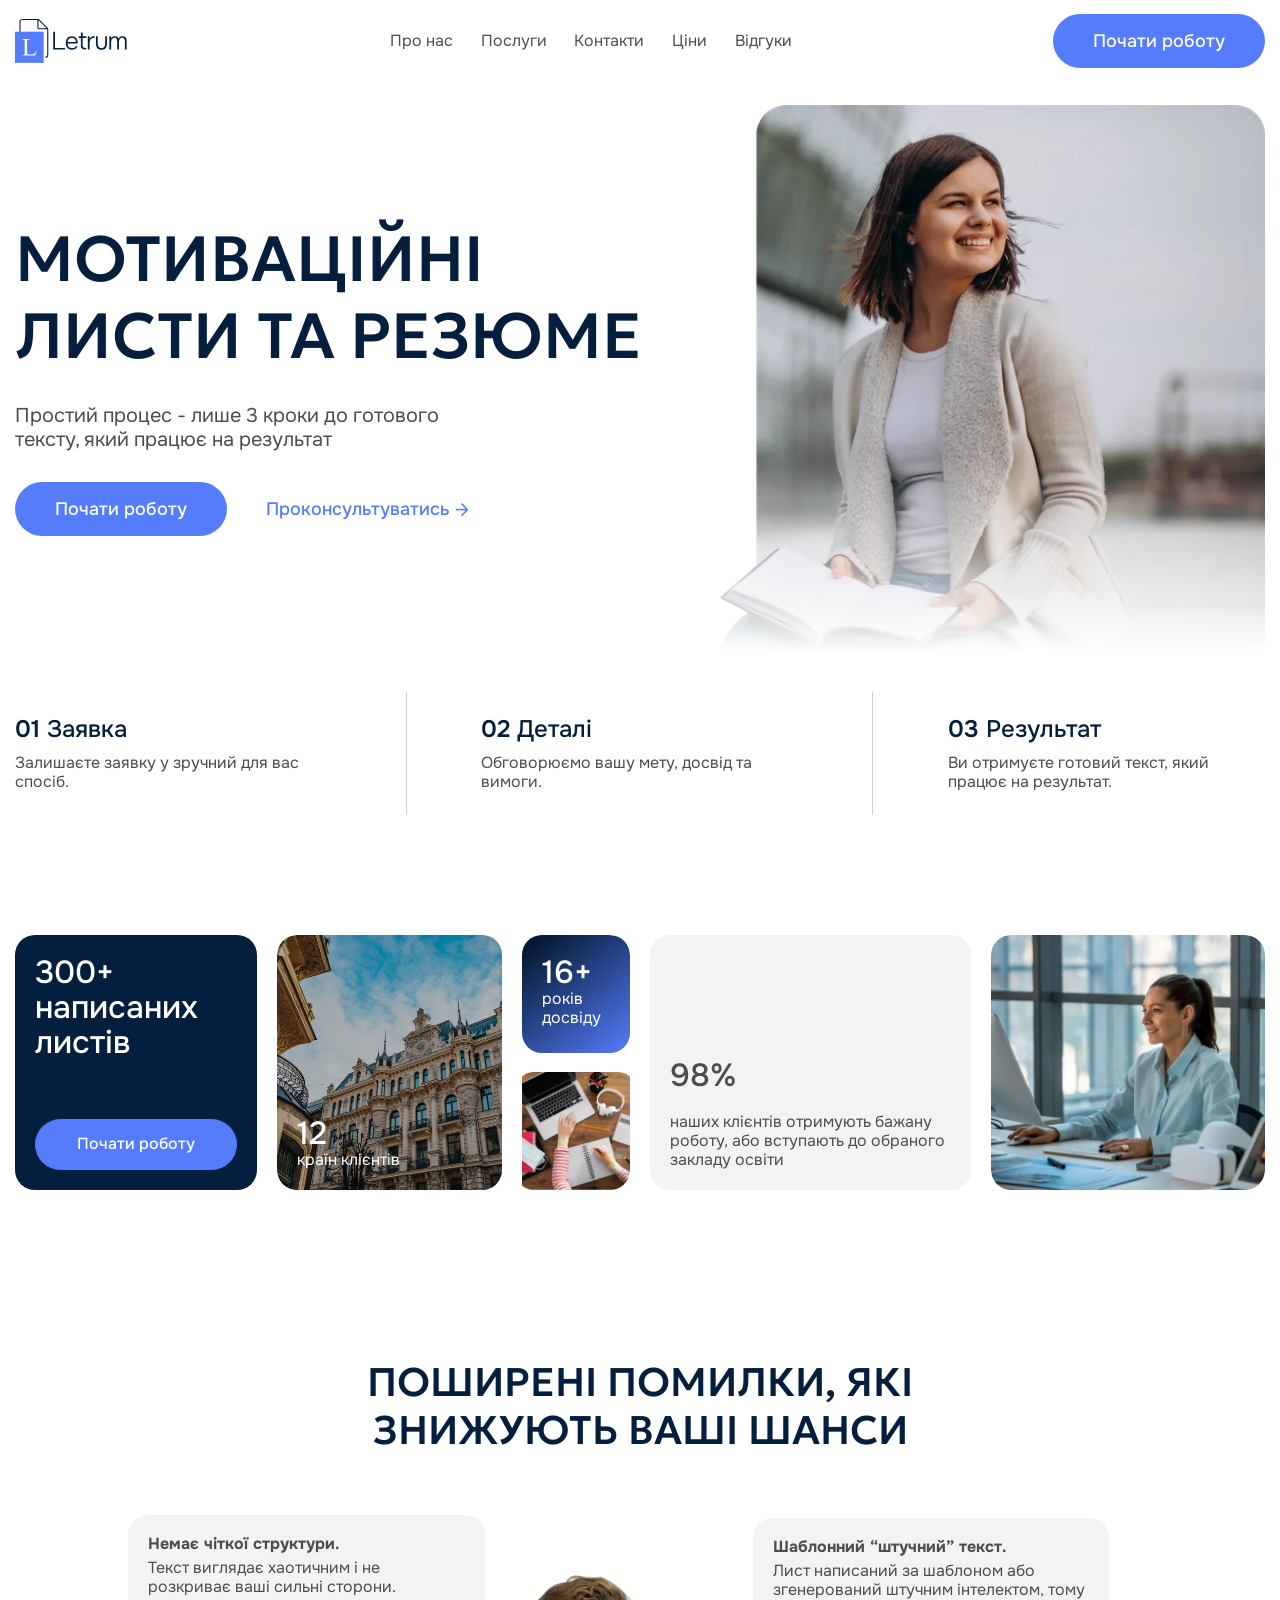
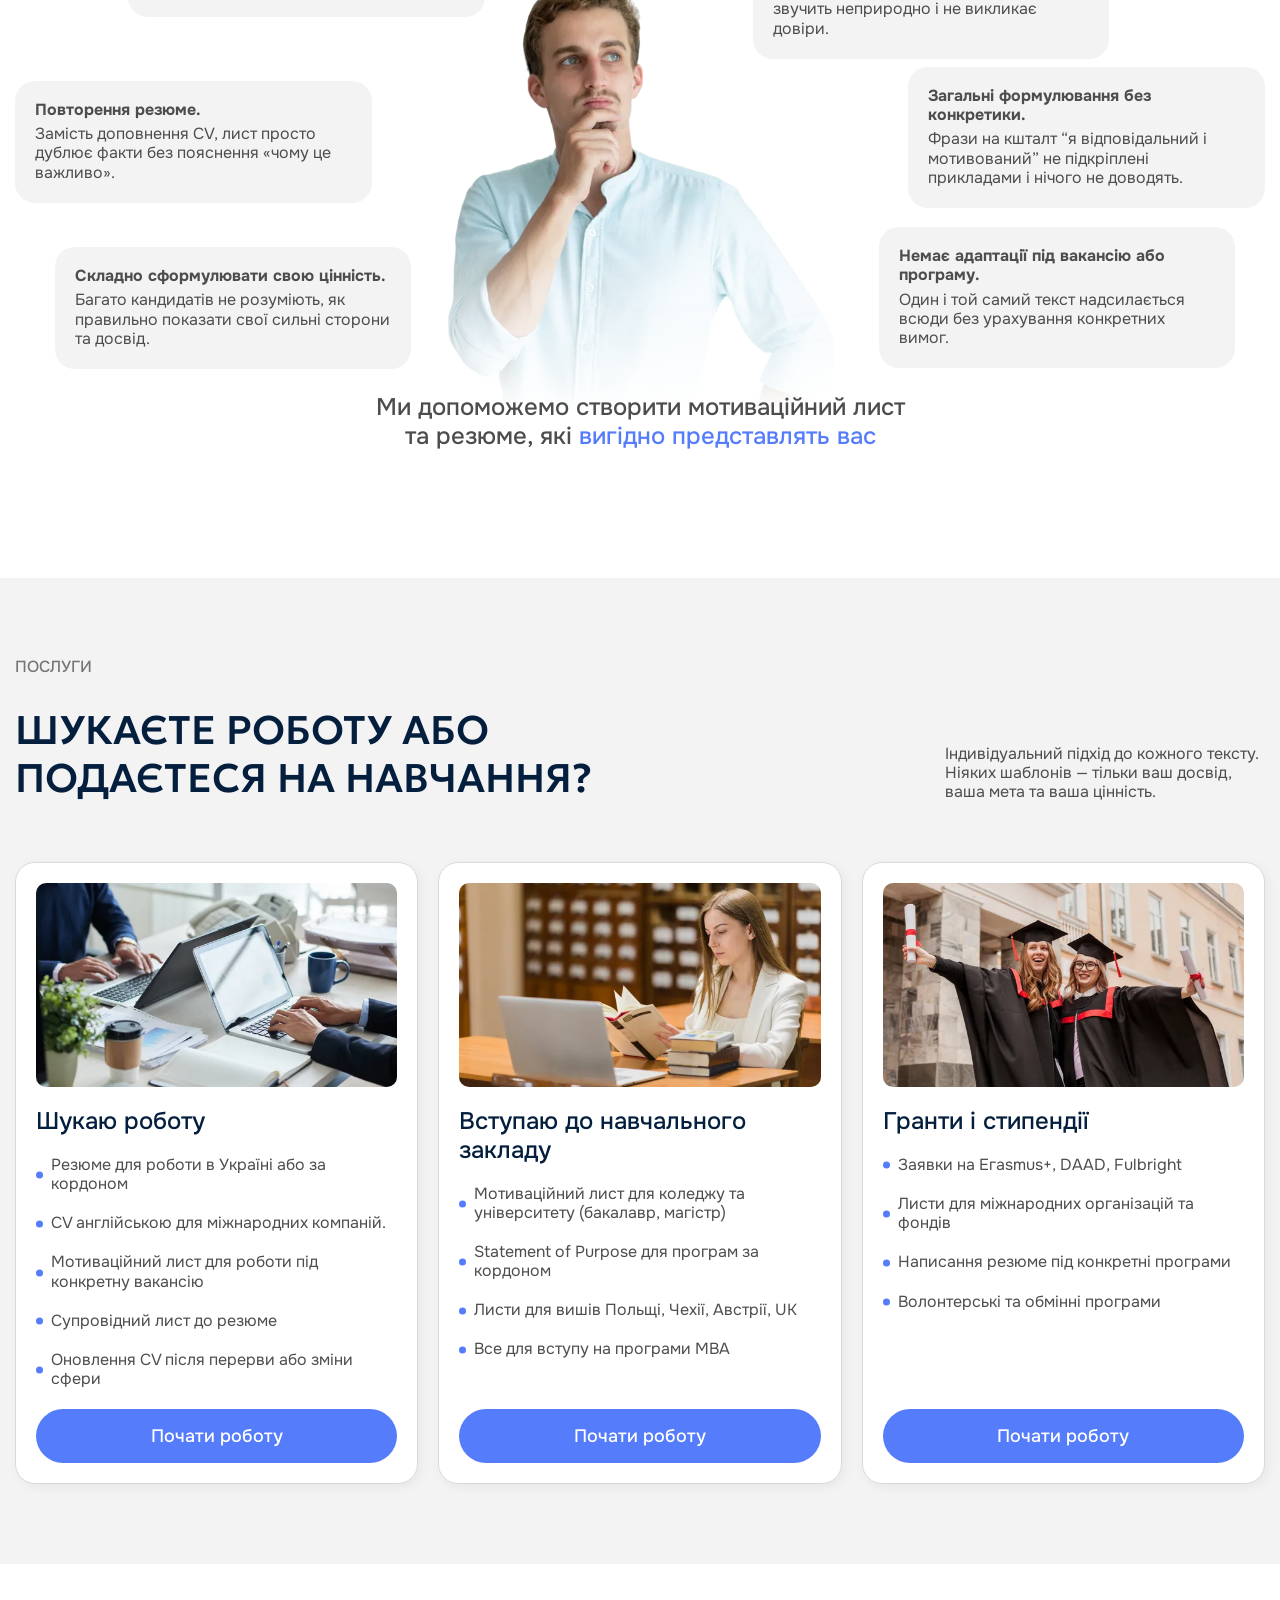
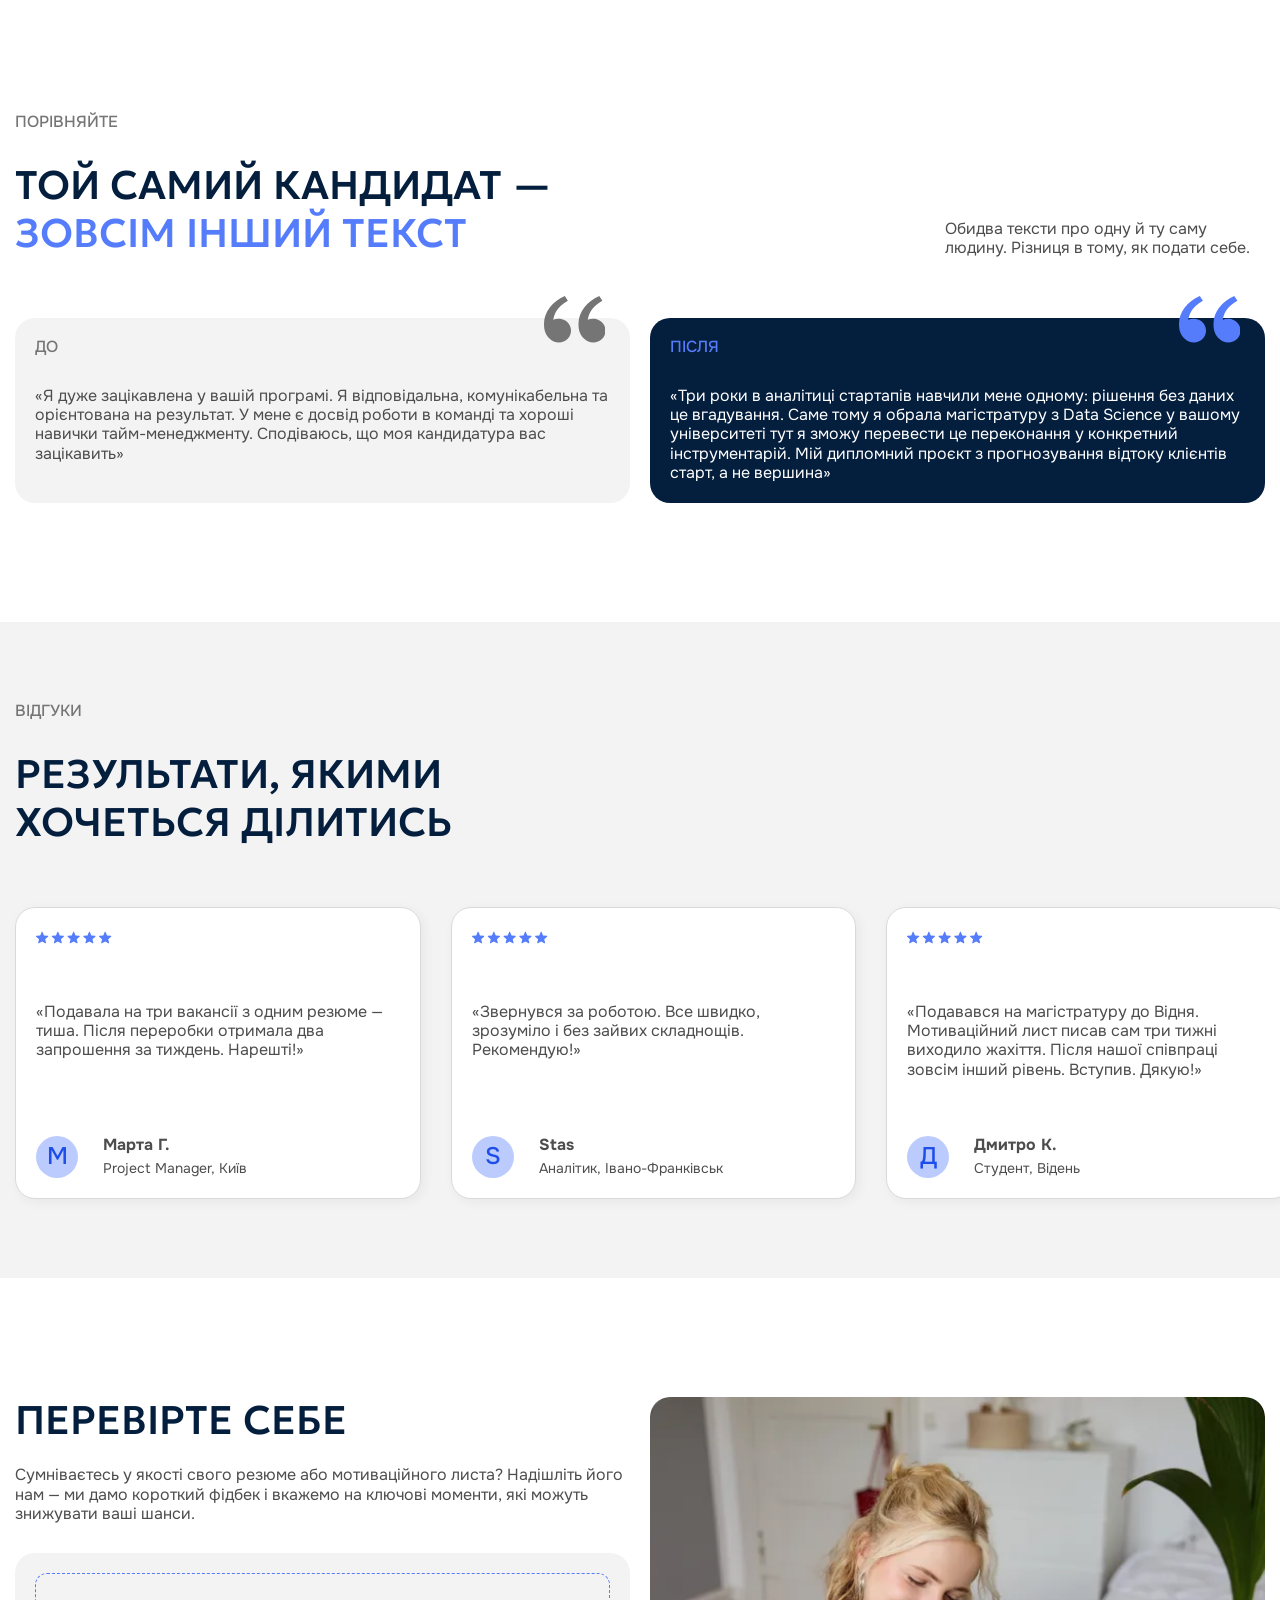
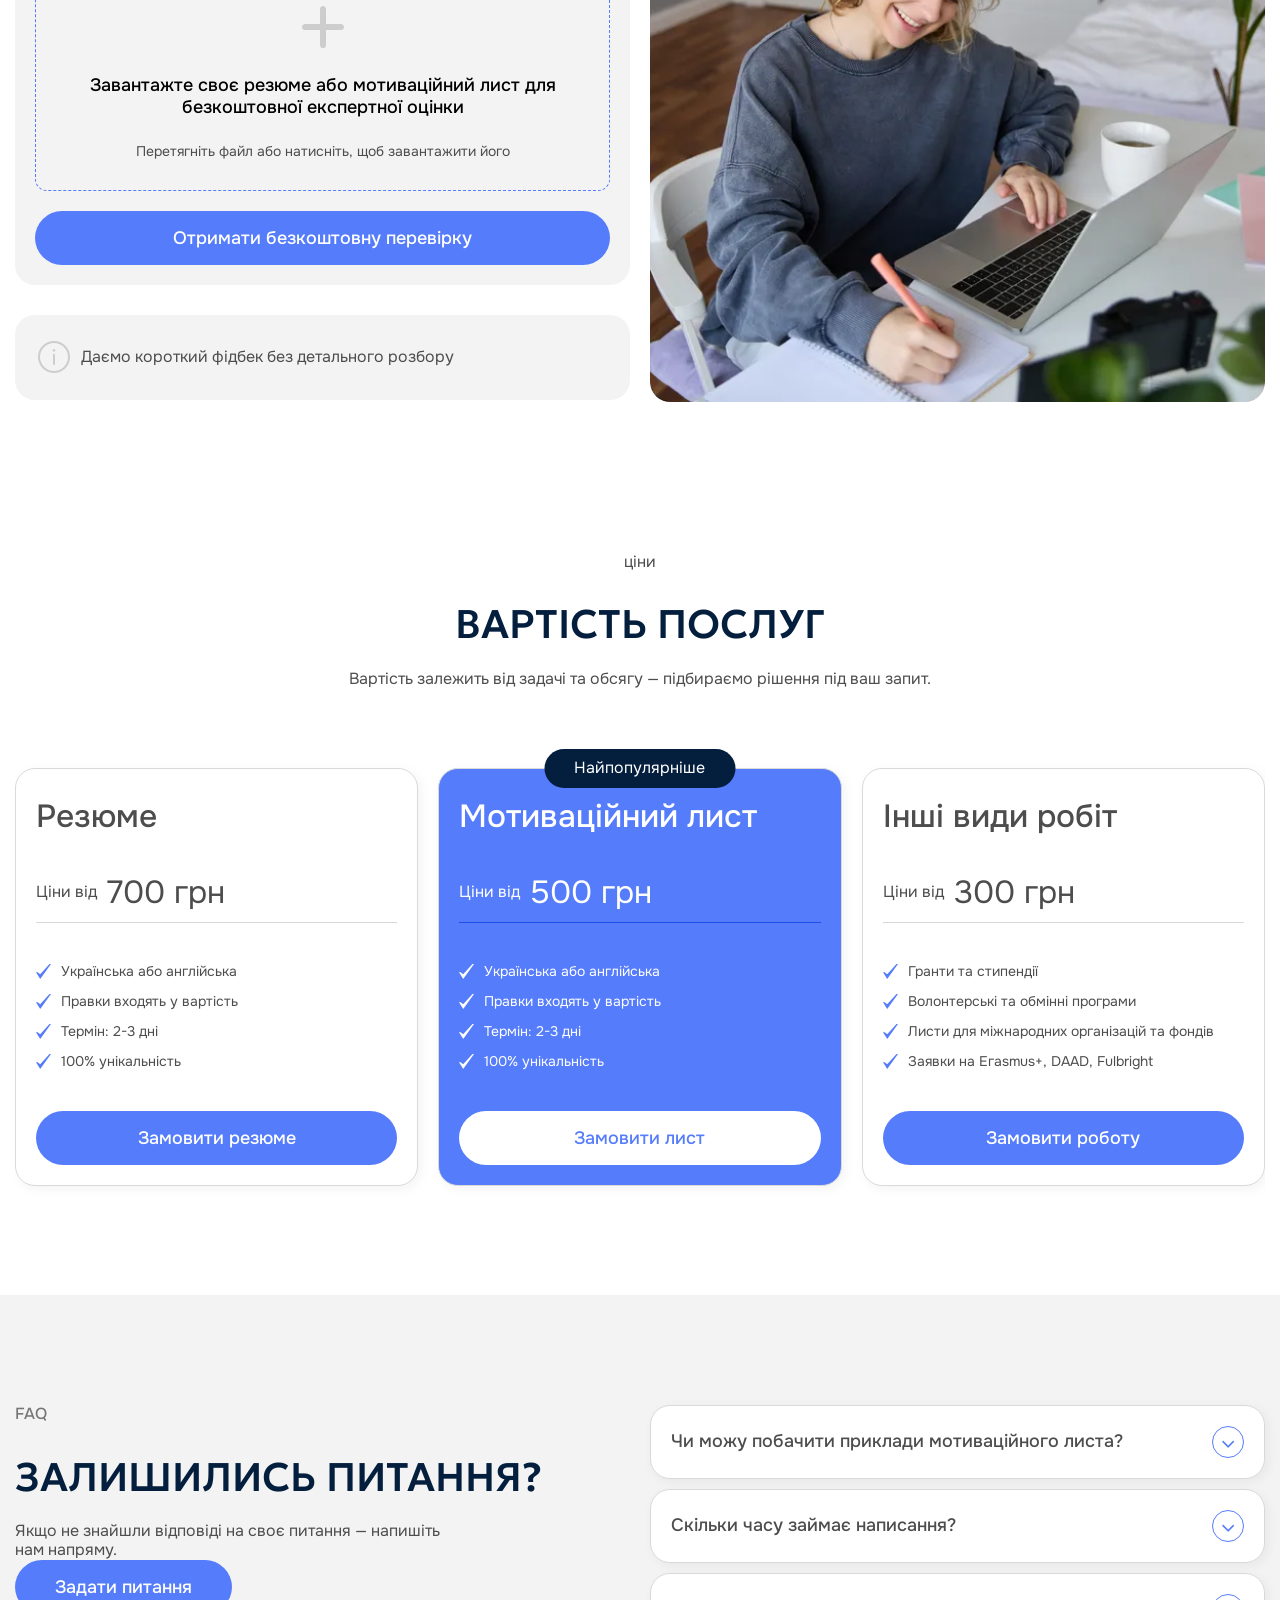
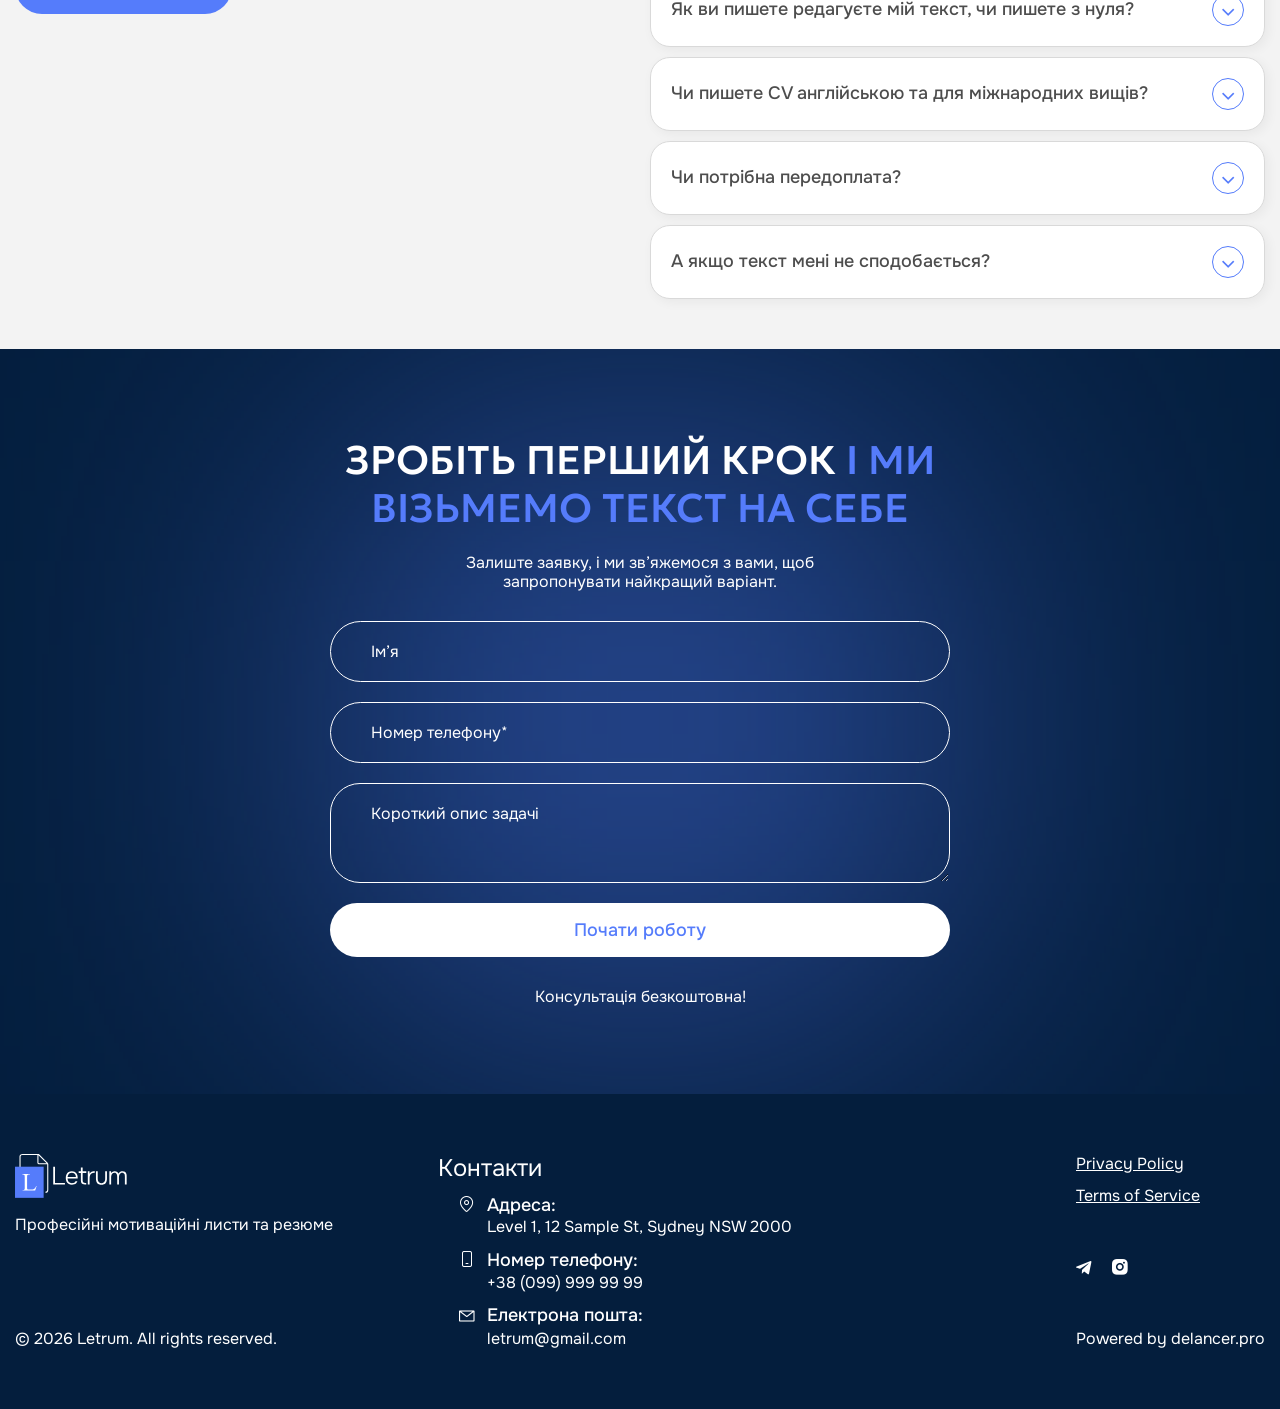
==== commit f34b3a51: "Add files via upload" ====
--- a/index.html
+++ b/index.html
@@ -5,11 +5,11 @@
 		<meta name="viewport" content="width=device-width, initial-scale=1.0">
 		<link rel="shortcut icon" href="assets/img/favicon.ico">
 		<title>Letrum</title>
-		<script type="module" crossorigin="" src="./js/index.min.js?v=1776991693926"></script>
-		<link rel="modulepreload" crossorigin="" href="./js/common.min.js?v=1776991693926">
-		<link rel="modulepreload" crossorigin="" href="./js/main.min.js?v=1776991693926">
-		<link rel="stylesheet" crossorigin="" href="./css/main.min.css?v=1776991693926">
-		<link rel="stylesheet" crossorigin="" href="./css/index.min.css?v=1776991693926">
+		<script type="module" crossorigin="" src="./js/index.min.js?v=1777042581377"></script>
+		<link rel="modulepreload" crossorigin="" href="./js/common.min.js?v=1777042581377">
+		<link rel="modulepreload" crossorigin="" href="./js/main.min.js?v=1777042581377">
+		<link rel="stylesheet" crossorigin="" href="./css/main.min.css?v=1777042581377">
+		<link rel="stylesheet" crossorigin="" href="./css/index.min.css?v=1777042581377">
 	</head>
 	<body>
 		<div class="wrapper">
@@ -22,19 +22,19 @@
 						<nav class="menu__body">
 							<ul class="menu__list">
 								<li class="menu__item">
-									<a href="#" data-fls-scrollto=".advantages" class="menu__link">Про нас</a>
+									<a href="#" data-fls-scrollto-header="" data-fls-scrollto=".advantages" class="menu__link">Про нас</a>
 								</li>
 								<li class="menu__item">
-									<a href="#" data-fls-scrollto=".services" class="menu__link">Послуги</a>
+									<a href="#" data-fls-scrollto-header="" data-fls-scrollto=".services" class="menu__link">Послуги</a>
 								</li>
 								<li class="menu__item">
-									<a href="#" data-fls-scrollto=".contacts" class="menu__link">Контакти</a>
+									<a href="#" data-fls-scrollto-header="" data-fls-scrollto=".contacts" class="menu__link">Контакти</a>
 								</li>
 								<li class="menu__item">
-									<a href="#" data-fls-scrollto=".prices" class="menu__link">Ціни</a>
+									<a href="#" data-fls-scrollto-header="" data-fls-scrollto=".prices" class="menu__link">Ціни</a>
 								</li>
 								<li class="menu__item">
-									<a href="#" data-fls-scrollto=".reviews" class="menu__link">Відгуки</a>
+									<a href="#" data-fls-scrollto-header="" data-fls-scrollto=".reviews" class="menu__link">Відгуки</a>
 								</li>
 							</ul>
 							<div class="header__contacts contacts-header">
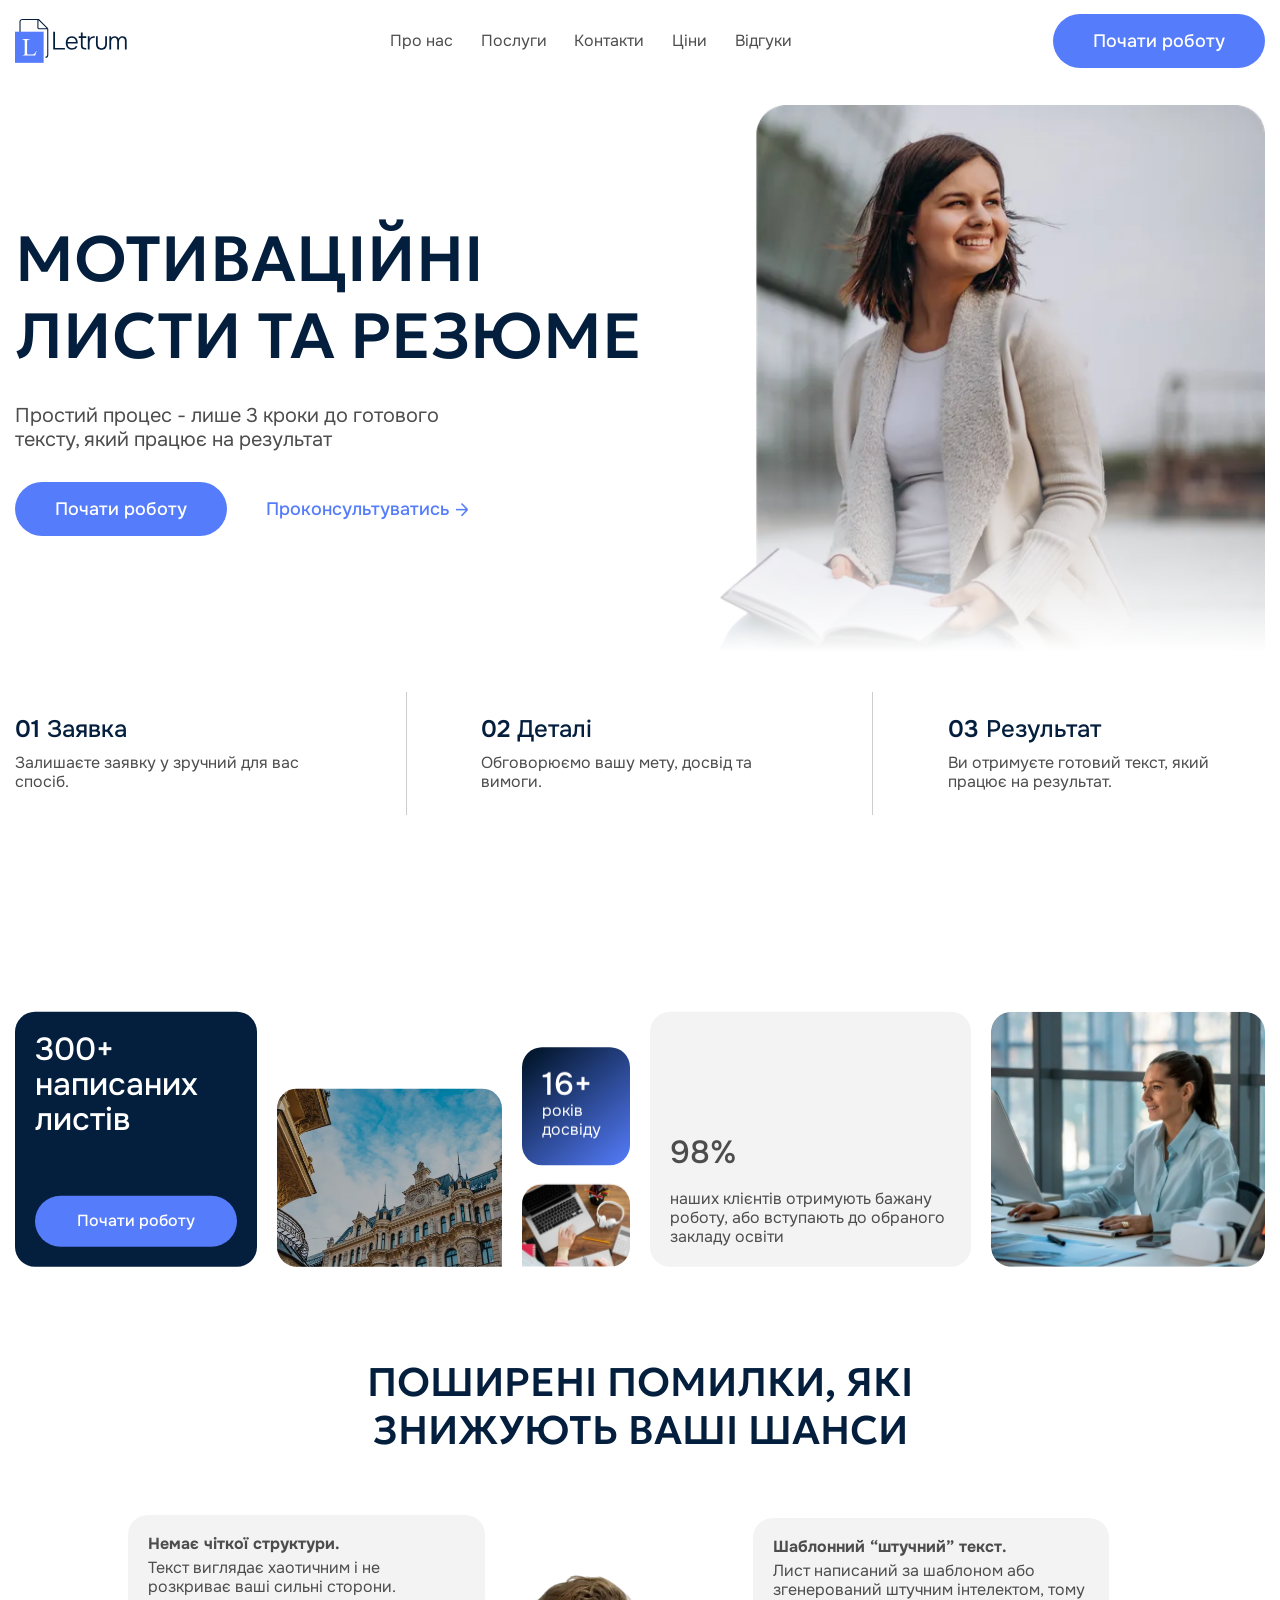
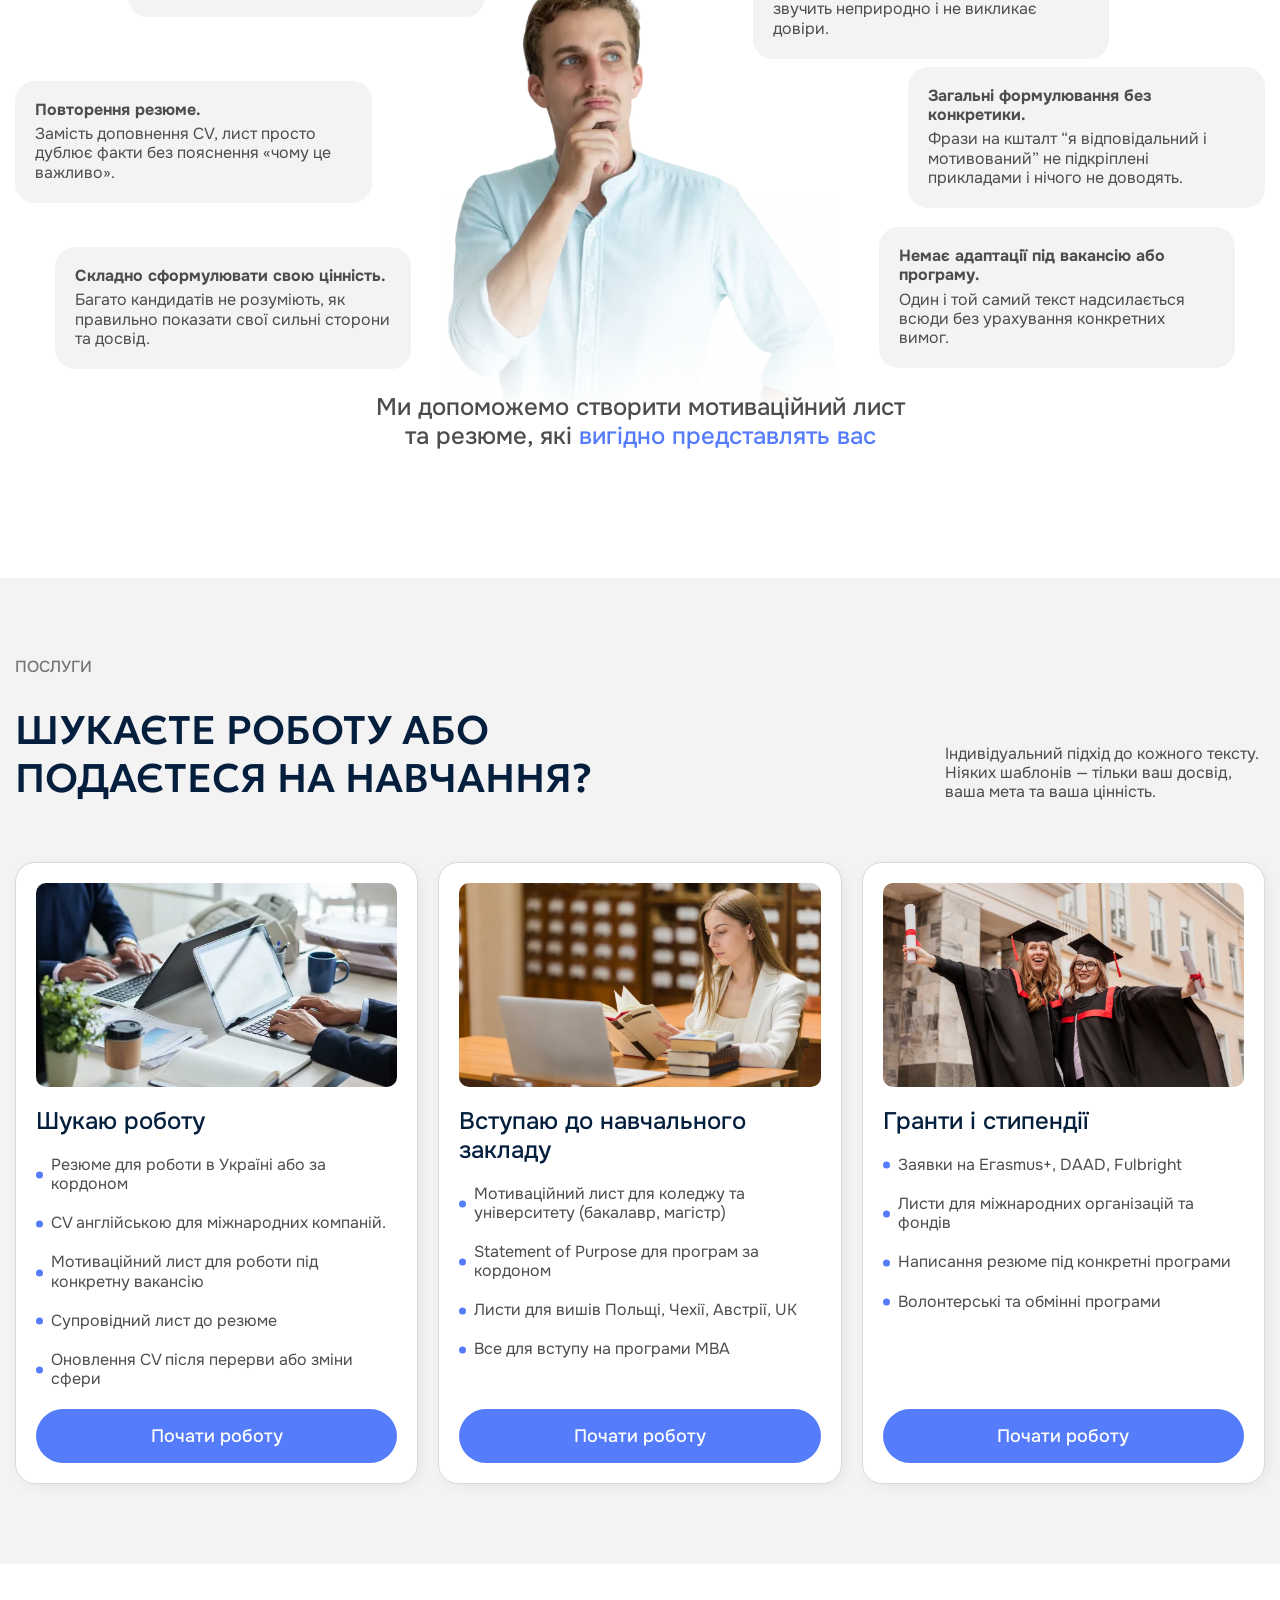
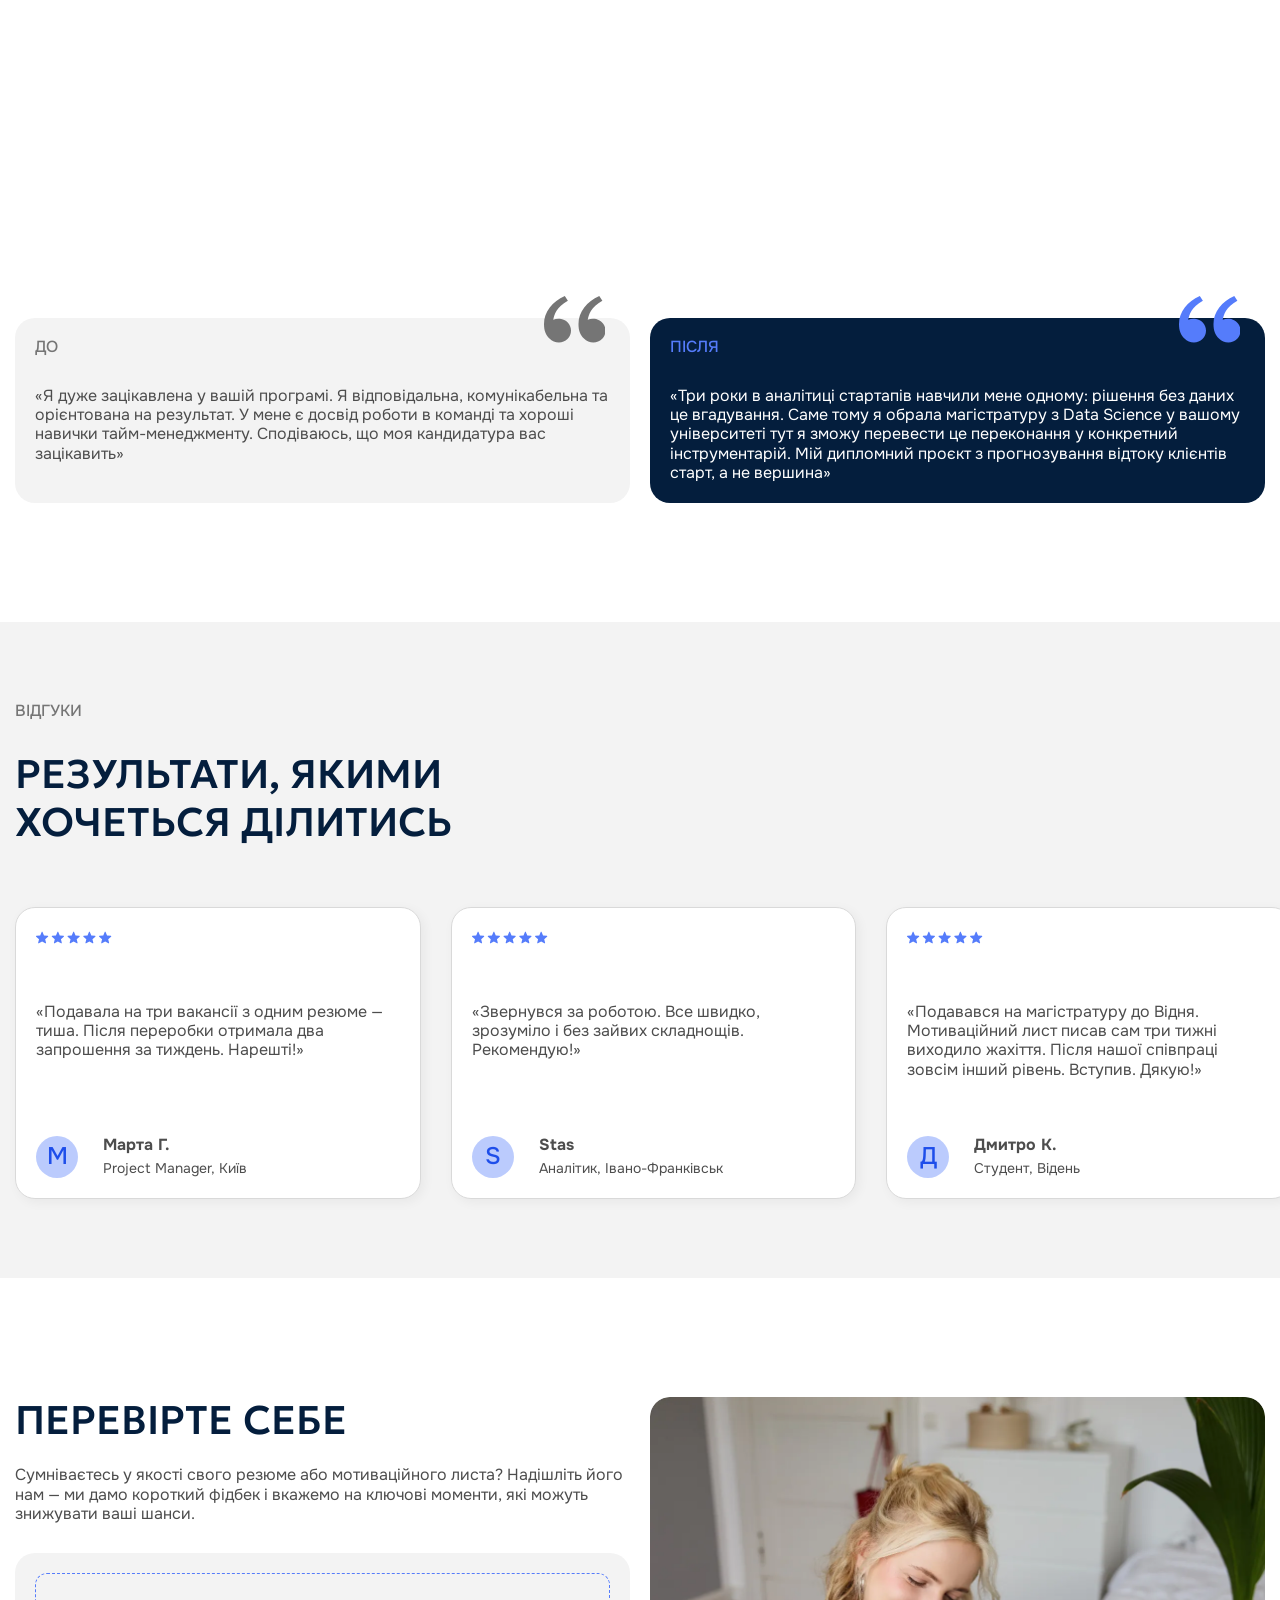
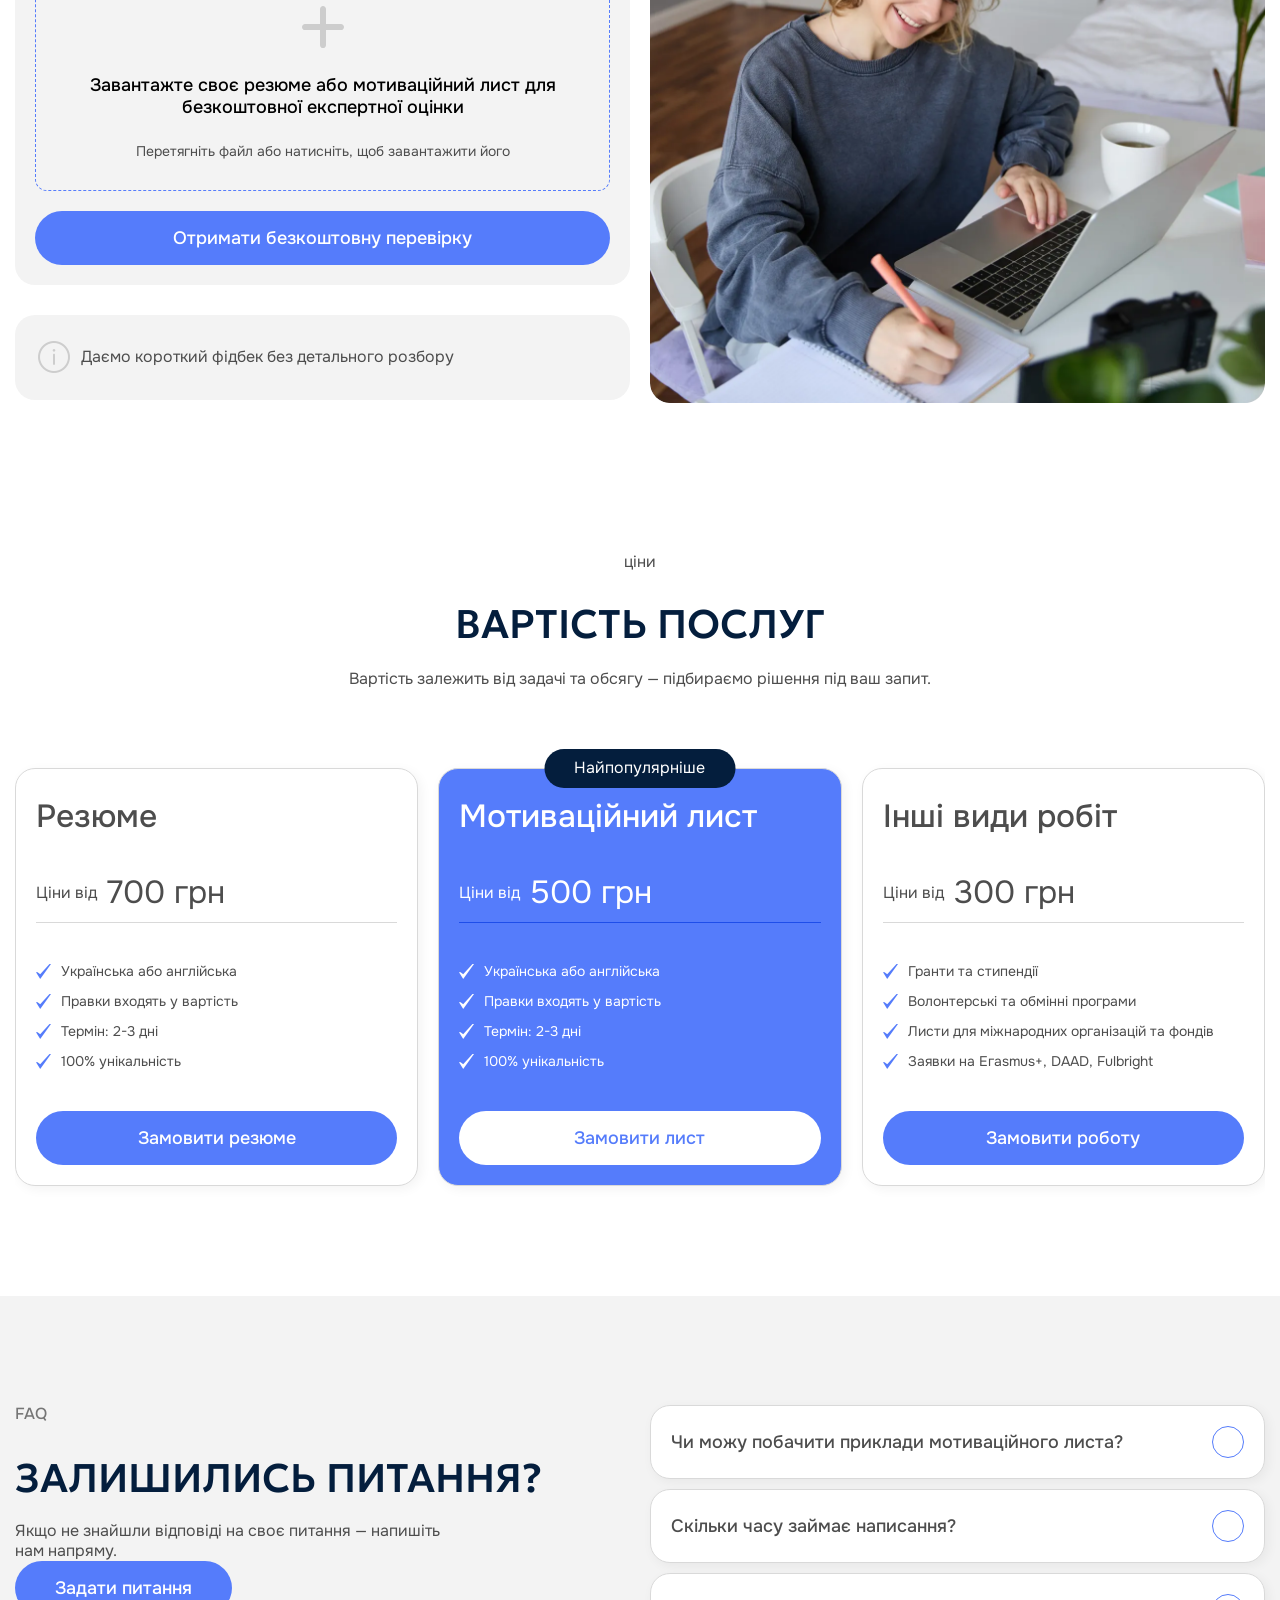
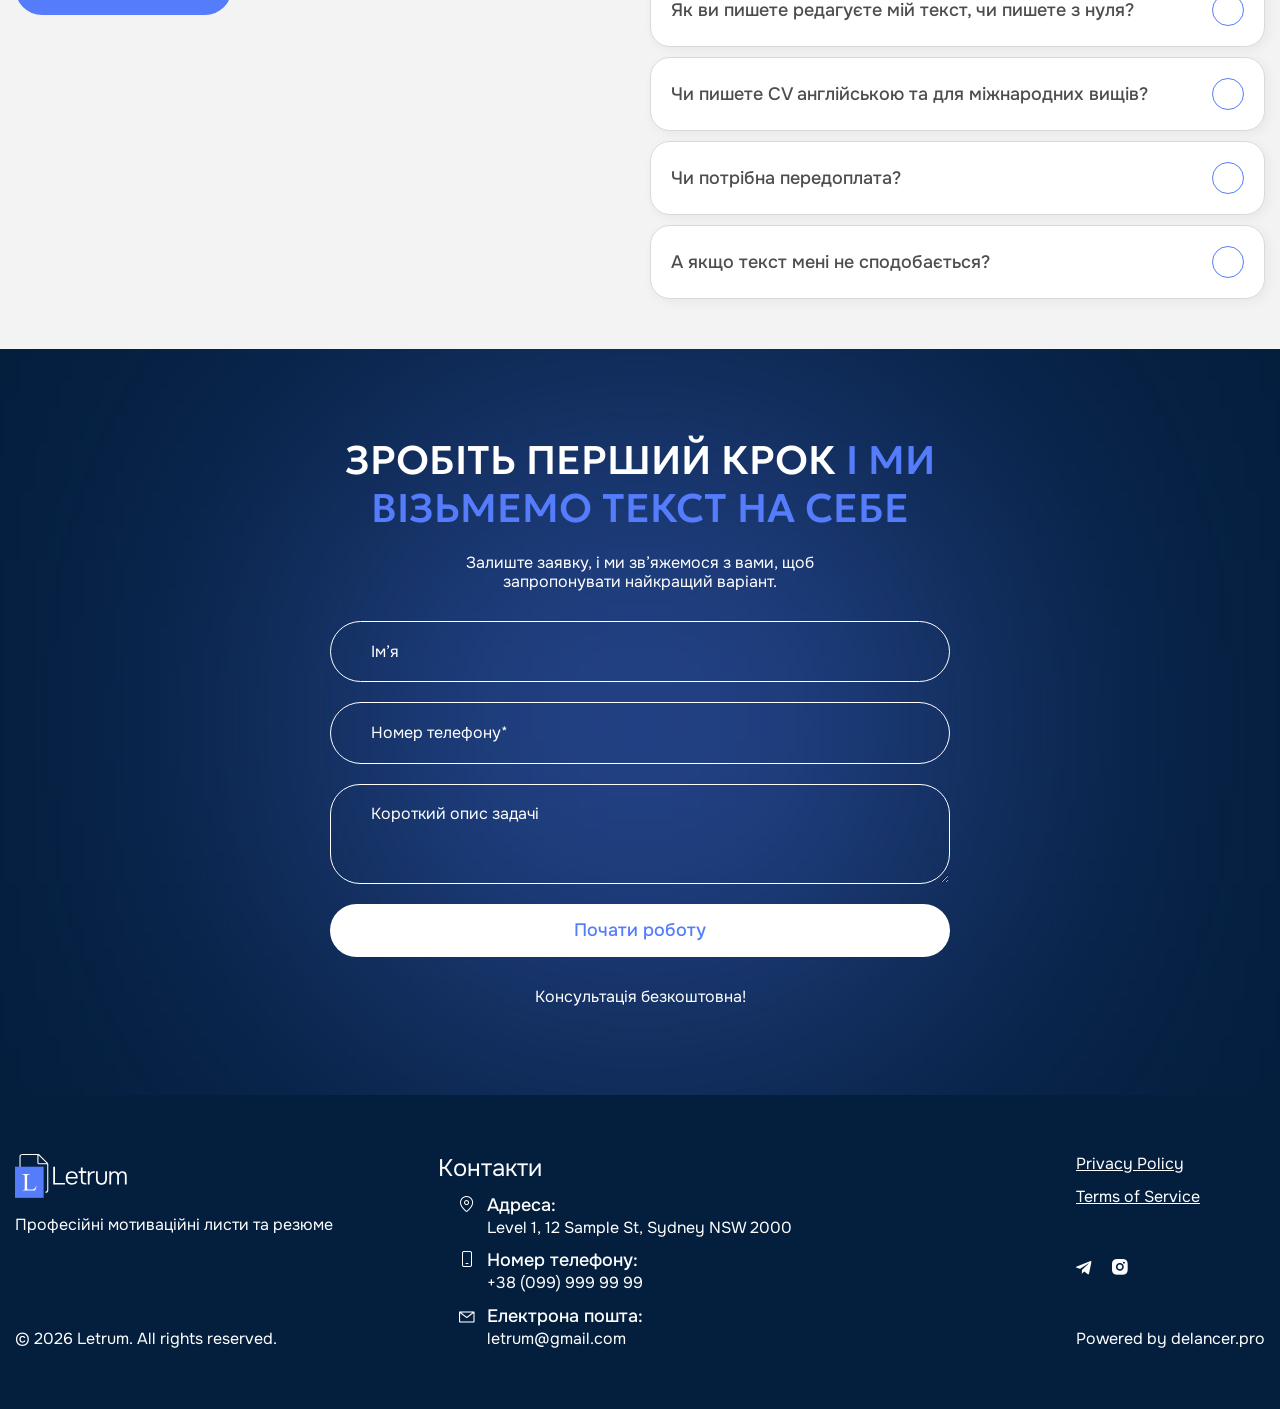
==== commit 14a082e1: "Add files via upload" ====
--- a/index.html
+++ b/index.html
@@ -5,11 +5,11 @@
 		<meta name="viewport" content="width=device-width, initial-scale=1.0">
 		<link rel="shortcut icon" href="assets/img/favicon.ico">
 		<title>Letrum</title>
-		<script type="module" crossorigin="" src="./js/index.min.js?v=1777042581377"></script>
-		<link rel="modulepreload" crossorigin="" href="./js/common.min.js?v=1777042581377">
-		<link rel="modulepreload" crossorigin="" href="./js/main.min.js?v=1777042581377">
-		<link rel="stylesheet" crossorigin="" href="./css/main.min.css?v=1777042581377">
-		<link rel="stylesheet" crossorigin="" href="./css/index.min.css?v=1777042581377">
+		<script type="module" crossorigin="" src="./js/index.min.js?v=1777047020586"></script>
+		<link rel="modulepreload" crossorigin="" href="./js/common.min.js?v=1777047020586">
+		<link rel="modulepreload" crossorigin="" href="./js/main.min.js?v=1777047020586">
+		<link rel="stylesheet" crossorigin="" href="./css/main.min.css?v=1777047020586">
+		<link rel="stylesheet" crossorigin="" href="./css/index.min.css?v=1777047020586">
 	</head>
 	<body>
 		<div class="wrapper">
@@ -128,7 +128,7 @@
 						</div>
 					</section>
 					<section class="index__advantages advantages">
-						<div data-fls-watcher="" data-fls-watcher-once="" data-fls-watcher-threshold="0.2" class="advantages__container">
+						<div data-fls-watcher="" data-fls-watcher-threshold="0.4" class="advantages__container">
 							<div class="advantages__column advantages__column--1">
 								<div class="advantages__items advantages__items--1">
 									<div class="advantages__item item-advantages item-advantages--1">
@@ -648,10 +648,10 @@
 										<input data-fls-input="" autocomplete="name" type="text" name="name" required data-fls-form-validatenow="" data-fls-form-errtext="Будь ласка, заповніть це поле." placeholder="Ім’я" class="form-contacts__input input">
 									</div>
 									<div class="form-contacts__field">
-										<input type="tel" name="phone" autocomplete="tel" required data-fls-form-validatenow="" data-fls-form-errtext="Будь ласка, заповніть це поле." placeholder="Номер телефону*" class="form-contacts__input input">
+										<input type="number" name="phone" autocomplete="tel" required data-fls-form-validatenow="" data-fls-form-errtext="Будь ласка, заповніть це поле." placeholder="Номер телефону*" class="form-contacts__input input">
 									</div>
 									<div class="form-contacts__field">
-										<textarea name="message" data-fls-input-autoheight="" data-fls-input-autoheight-min="100" placeholder="Короткий опис задачі" class="form-contacts__input input"></textarea>
+										<textarea name="message" maxlength="300" rows="15" data-fls-input-autoheight="" data-fls-input-autoheight-min="100" placeholder="Короткий опис задачі" class="form-contacts__input input"></textarea>
 									</div>
 									<button type="submit" class="form-contacts__button button button--white">Почати роботу</button>
 								</form>
@@ -741,10 +741,10 @@
 								<input data-fls-input="" autocomplete="name" type="text" name="name" required data-fls-form-validatenow="" data-fls-form-errtext="Будь ласка, заповніть це поле." placeholder="Ім’я" class="form-popup__input input">
 							</div>
 							<div class="form-popup__field">
-								<input type="tel" name="phone" autocomplete="tel" required data-fls-form-validatenow="" data-fls-form-errtext="Будь ласка, заповніть це поле." placeholder="Номер телефону*" class="form-popup__input input">
+								<input type="number" name="phone" autocomplete="tel" required data-fls-form-validatenow="" data-fls-form-errtext="Будь ласка, заповніть це поле." placeholder="Номер телефону*" class="form-popup__input input">
 							</div>
 							<div class="form-popup__field">
-								<textarea name="message" data-fls-input-autoheight="" data-fls-input-autoheight-min="100" placeholder="Короткий опис задачі" class="form-popup__input input"></textarea>
+								<textarea name="message" maxlength="300" rows="15" data-fls-input-autoheight="" data-fls-input-autoheight-min="100" placeholder="Короткий опис задачі" class="form-popup__input input"></textarea>
 							</div>
 							<button type="submit" class="form-popup__button button button--white">Почати роботу</button>
 						</form>
@@ -772,10 +772,10 @@
 								<input data-fls-input="" autocomplete="name" type="text" name="name" required data-fls-form-validatenow="" data-fls-form-errtext="Будь ласка, заповніть це поле." placeholder="Ім’я" class="form-popup__input input">
 							</div>
 							<div class="form-popup__field">
-								<input type="tel" name="phone" autocomplete="tel" required data-fls-form-validatenow="" data-fls-form-errtext="Будь ласка, заповніть це поле." placeholder="Номер телефону*" class="form-popup__input input">
+								<input type="number" name="phone" autocomplete="tel" required data-fls-form-validatenow="" data-fls-form-errtext="Будь ласка, заповніть це поле." placeholder="Номер телефону*" class="form-popup__input input">
 							</div>
 							<div class="form-popup__field">
-								<textarea name="message" data-fls-input-autoheight="" data-fls-input-autoheight-min="100" placeholder="Моє питання" class="form-popup__input input"></textarea>
+								<textarea name="message" maxlength="300" rows="15" data-fls-input-autoheight="" data-fls-input-autoheight-min="100" placeholder="Моє питання" class="form-popup__input input"></textarea>
 							</div>
 							<button type="submit" class="form-popup__button button button--white">Надіслати</button>
 						</form>
@@ -805,7 +805,7 @@
 								<input data-fls-input="" autocomplete="name" type="text" name="name" required data-fls-form-validatenow="" data-fls-form-errtext="Будь ласка, заповніть це поле." placeholder="Ім’я" class="form-popup__input input">
 							</div>
 							<div class="form-popup__field">
-								<input type="tel" name="phone" autocomplete="tel" required data-fls-form-validatenow="" data-fls-form-errtext="Будь ласка, заповніть це поле." placeholder="Номер телефону*" class="form-popup__input input">
+								<input type="number" name="phone" autocomplete="tel" required data-fls-form-validatenow="" data-fls-form-errtext="Будь ласка, заповніть це поле." placeholder="Номер телефону*" class="form-popup__input input">
 							</div>
 							<button type="submit" class="form-popup__button button button--white">Надіслати</button>
 						</form>
--- a/css/index.min.css
+++ b/css/index.min.css
@@ -1 +1 @@
-.header-block__sticker{color:#757575;font-weight:500;letter-spacing:-2%;opacity:0;text-transform:uppercase;transition:all .8s;translate:0 1.875rem}.header-block__sticker.--watcher-view{opacity:1;translate:0}.header-block__body{align-items:flex-end;display:flex;gap:1.25rem;justify-content:space-between;opacity:0;transition:all .8s;translate:0 1.875rem}.header-block__body.--watcher-view{opacity:1;translate:0}.header-block__text p:not(:last-child){margin-bottom:.625rem}.index{width:100%}.hero__container{align-items:center;display:flex;gap:1.25rem}.hero__content{flex:1 1 auto;position:relative;z-index:2}.hero__title{color:var(--dark-color);font-family:var(--secondary-font);font-weight:500;letter-spacing:-4%;text-transform:uppercase}.hero__title:not(:last-child){margin-bottom:.46875em}.hero__title{opacity:0;position:relative}[data-fls-loaded] .hero__title{animation:show-items 1s ease 0s forwards}.hero__text{max-width:26.875rem}.hero__text:not(:last-child){margin-bottom:1.5em}.hero__text{opacity:0;position:relative}[data-fls-loaded] .hero__text{animation:show-items 1s ease .2s forwards}.hero__actions{align-items:center;display:flex;opacity:0;position:relative;z-index:2}[data-fls-loaded] .hero__actions{animation:show-items 1s ease .4s forwards}.hero__button--link{align-items:center;color:var(--blue-color);display:flex;flex-direction:row-reverse;font-size:1.125rem;font-weight:500;gap:.375rem;line-height:1;transition:color .3s}.hero__button--link:before{color:var(--blue-color);font-size:.875rem;transition:translate .3s,color .3s;translate:0 .0625rem}.hero__media{flex:0 0 44.6825396825%}@keyframes show-items{0%{opacity:0;transform:translateY(1.875rem)}to{opacity:1;transform:translateY(0)}}.media-hero{overflow:hidden;position:relative}.media-hero:after{background:linear-gradient(180deg,hsla(0,0%,100%,0),#fff);bottom:0;content:"";height:36.363636%;left:0;position:absolute;width:100%}.media-hero__image{height:100%;object-fit:cover;opacity:0;position:relative;width:100%}[data-fls-loaded] .media-hero__image{animation:show-items 1s ease .2s forwards}.steps__container{align-items:center;display:flex;justify-content:space-between}.steps__item{flex:0 0 25.3968253968%;opacity:0;position:relative}[data-fls-loaded] .steps__item:nth-child(1n){animation:show-items 1s ease .1s forwards}[data-fls-loaded] .steps__item:nth-child(2n){animation:show-items 1s ease .2s forwards}[data-fls-loaded] .steps__item:nth-child(3n){animation:show-items 1s ease .3s forwards}.item-steps{position:relative}.item-steps:not(:last-child):after{background-color:#cdcdcd;content:"";height:100%;position:absolute;right:-23.4375%;top:0;width:.0625rem}.item-steps__title{color:var(--dark-color);font-weight:500}.item-steps__title span{font-weight:600}.item-steps__title:not(:last-child){margin-bottom:.625rem}.advantages__container{display:grid;grid-template-columns:repeat(2,1fr);opacity:0;transition:all .8s;translate:0 30%}.advantages__container.--watcher-view{opacity:1;translate:0}.advantages__items{height:100%}.advantages__items,.item-advantages{display:flex;width:100%}.item-advantages{border-radius:1.25rem;overflow:hidden}.item-advantages--1{aspect-ratio:244/258;background-color:var(--dark-color);border-radius:1.25rem;color:#fff;flex:0 0 39.3548387097%;flex-direction:column;justify-content:space-between;padding:1.25rem}.item-advantages--2{flex:1 1 auto}.item-advantages--3{background-color:#f3f3f3;flex:1 1 auto;flex-direction:column;justify-content:flex-end;padding:1.25rem}.item-advantages--4{aspect-ratio:276/258;flex:0 0 44.5161290323%}.item-advantages__title{font-weight:500;line-height:1.1;max-width:12.5rem;text-wrap:balance}.item-advantages__columns{display:flex;width:100%}.item-advantages__column--image{border-radius:1.25rem;color:#fff;display:flex;flex:0 0 63.7142857143%;flex-direction:column;justify-content:flex-end;overflow:hidden;padding:1.25rem;position:relative}.item-advantages__column--image img{height:100%;left:0;object-fit:cover;position:absolute;top:0;width:100%;z-index:-1}.item-advantages__column--image:before{background-color:rgba(0,0,0,.3);content:"";height:100%;left:0;position:absolute;top:0;width:100%;z-index:2}.item-advantages__column-content{position:relative;z-index:3}.column-item-advantages{display:grid;flex:1 1 auto;grid-template-rows:repeat(2,1fr)}.column-item-advantages__item{border-radius:1.25rem;flex:1 1 auto}.column-item-advantages__item img{height:100%;max-width:100%;object-fit:cover;width:100%}.column-item-advantages__item--1{background:linear-gradient(139.97deg,#041830 7.563%,#557cfb);color:#fff;padding:1.25rem}.mistakes__container{align-items:center;display:flex;flex-direction:column}.mistakes__title{max-width:46.25rem;text-align:center}.mistakes__title:not(:last-child){margin-bottom:2.65em}.mistakes__title{opacity:0;transition:all .8s;translate:0 1.875rem}.mistakes__title.--watcher-view{opacity:1;translate:0}.mistakes__body{align-items:center;display:flex;flex-direction:column;position:relative;width:100%}.mistakes__image{aspect-ratio:400/450;max-width:25rem;position:relative;width:100%}.mistakes__image img{height:100%;object-fit:cover;width:100%}.mistakes__image:after{background:linear-gradient(180deg,hsla(0,0%,100%,0),#fff);bottom:0;content:"";height:47.191011%;left:0;position:absolute;width:100%}.mistakes__image{opacity:0;transition:all .8s;translate:0 1.875rem}.--watcher-view .mistakes__image{opacity:1;translate:0}.mistakes__text{font-weight:500;max-width:34.6875rem;position:relative;text-align:center;translate:0 -1.125rem}.mistakes__text span{color:var(--blue-color)}.item-mistakes{background-color:#f3f3f3;border-radius:1.25rem;opacity:0;padding:1.25rem;transition:all .3s;transition:all .8s}.item-mistakes__title{font-weight:700}.item-mistakes__title:not(:last-child){margin-bottom:.3125rem}.item-mistakes--1{transition:all .8s;translate:-1.875rem 0}.item-mistakes--1.--watcher-view{opacity:1;translate:0}.item-mistakes--2{transition:all .8s;translate:1.875rem 0}.item-mistakes--2.--watcher-view{opacity:1;translate:0}.item-mistakes--3{transition:all .8s;translate:-1.875rem 0}.item-mistakes--3.--watcher-view{opacity:1;translate:0}.item-mistakes--4{transition:all .8s;translate:1.875rem 0}.item-mistakes--4.--watcher-view{opacity:1;translate:0}.item-mistakes--5{transition:all .8s;translate:-1.875rem 0}.item-mistakes--5.--watcher-view{opacity:1;translate:0}.item-mistakes--6{transition:all .8s;translate:1.875rem 0}.item-mistakes--6.--watcher-view{opacity:1;translate:0}.services{background-color:#f3f3f3}.services__items{display:grid;gap:1.25rem;grid-template-columns:repeat(3,1fr)}.item-services{background-color:#fff;border:.0625rem solid #d9d9d9;border-radius:1.25rem;box-shadow:.1875rem .1875rem .75rem 0 rgba(0,0,0,.05);display:flex;flex-direction:column;gap:1.25rem;opacity:0;transition:background-color .3s;translate:0 1.875rem}.--watcher-view .item-services{opacity:1;translate:0}.item-services:nth-child(1n){transition:all .8s .1s}.item-services:nth-child(2n){transition:all .8s .3s}.item-services:nth-child(3n){transition:all .8s .5s}.item-services__image{aspect-ratio:367/207;border-radius:.625rem;overflow:hidden;width:100%}.item-services__image img{height:100%;max-width:100%;object-fit:cover;width:100%}.item-services__body{display:flex;flex:1 1 auto;flex-direction:column}.item-services__title{color:var(--dark-color);font-weight:500}.item-services__title:not(:last-child){margin-bottom:1.25rem}.item-services__content{flex:1 1 auto}.item-services__content ul{display:grid;gap:1.25rem}.item-services__content ul li{padding-left:.9375rem;position:relative}.item-services__content ul li:before{background-color:var(--blue-color);border-radius:50%;content:"";height:.4375rem;left:0;position:absolute;top:50%;translate:0 -50%;width:.4375rem}.item-services__content p:not(:last-child){margin-bottom:.625rem}.item-services__content:not(:last-child){margin-bottom:1.25rem}.compare__items{display:grid;gap:1.25rem;grid-template-columns:repeat(2,1fr);opacity:0;transition:all .8s;translate:0 1.875rem}.compare__items.--watcher-view{opacity:1;translate:0}.item-compare{align-items:flex-start;border-radius:1.25rem;display:flex;flex-direction:column;gap:1.875rem;padding:1.25rem;position:relative}.item-compare__title{color:#757575;font-weight:500;text-transform:uppercase}.item-compare--after .item-compare__title{color:#557cfb}.item-compare--after .item-compare__text{color:#fff}.item-compare__icon{aspect-ratio:62/47;position:absolute;right:4.032258%;width:10%}.item-compare__icon svg{height:100%;object-fit:cover;width:100%}.item-compare--before{background-color:#f3f3f3}.item-compare--after{background-color:var(--dark-color)}.reviews{background-color:#f3f3f3}.slide-reviews{background-color:#fff;border:.0625rem solid #d9d9d9;border-radius:1.25rem;box-shadow:.1875rem .1875rem .75rem 0 rgba(0,0,0,.05);display:flex;flex-direction:column;padding:1.25rem;transition:background-color .3s;width:100%}.slide-reviews__stars{aspect-ratio:85/13;width:20.884521%}.slide-reviews__stars svg{height:100%;object-fit:cover;width:100%}.slide-reviews__body{display:flex;flex:1 1 auto;flex-direction:column}.slide-reviews__text{flex:1 1 auto}.info-slide-reviews{align-items:center;display:flex;gap:1.5625rem}.info-slide-reviews__icon{align-items:center;background:#bbcbfd;border-radius:50%;color:#1e4eea;display:flex;flex:0 0 2.625rem;font-size:1.5rem;font-weight:500;height:2.625rem;justify-content:center}.info-slide-reviews__title{font-weight:700}.info-slide-reviews__title:not(:last-child){margin-bottom:.3125em}.check__container{display:grid;gap:1.25rem;grid-template-columns:repeat(2,1fr)}.check__title:not(:last-child){margin-bottom:1.25rem}.check__title{opacity:0;transition:all .8s;translate:0 1.875rem}.check__title.--watcher-view{opacity:1;translate:0}.check__text{opacity:0;transition:all .8s;translate:0 1.875rem}.check__text.--watcher-view{opacity:1;translate:0}.check__media{background-color:#d9d9d9;border-radius:1.25rem;overflow:hidden}.check__media img{height:100%;object-fit:cover;width:100%}.check__media{opacity:0;transition:all .8s;translate:0 1.875rem}.check__media.--watcher-view{opacity:1;translate:0}.form-check{background-color:#f3f3f3;border-radius:1.25rem;display:grid;gap:1.25rem;padding:1.25rem;position:relative}.field-form-check{border:.0625rem dashed #557cfb;border-radius:.75rem;transition:background-color .3s}.field-form-check__input{cursor:pointer;height:100%;left:0;opacity:0;position:absolute;top:0;width:100%;z-index:2}.field-form-check__input::file-selector-button{display:none}.field-form-check__body{align-items:center;display:flex;flex-direction:column;gap:1.5625rem;text-align:center}.field-form-check__icon{flex:0 0 2.625rem;width:2.625rem}.field-form-check__icon svg{height:100%;object-fit:cover;width:100%}.field-form-check__icon svg path{transition:all .3s}.field-form-check__title{color:#000;font-weight:500}.field-form-check__text{transition:color .3s}.info-check{align-items:center;background:#f3f3f3;border-radius:1.25rem;display:flex;gap:.6875rem;padding:1.4375rem}.info-check__icon:before{color:#cdcdcd;font-size:2rem}.prices__header{align-items:center;display:flex;flex-direction:column;text-align:center}.prices__sticker{opacity:0;transition:all .8s;translate:0 1.875rem}.--watcher-view .prices__sticker{opacity:1;translate:0}.prices__title:not(:last-child){margin-bottom:1.25rem}.prices__title{opacity:0;transition:all .8s .2s;translate:0 1.875rem}.--watcher-view .prices__title{opacity:1;translate:0}.prices__text{opacity:0;transition:all .8s .4s;translate:0 1.875rem}.--watcher-view .prices__text{opacity:1;translate:0}.prices__slider{opacity:0;padding-block:1.25rem;transition:all .8s .2s;translate:0 1.875rem}.prices__slider.--watcher-view{opacity:1;translate:0}.item-prices{background-color:#fff;border:.0625rem solid #d9d9d9;border-radius:1.25rem;box-shadow:.1875rem .1875rem .75rem 0 rgba(0,0,0,.05);display:grid;gap:2.5rem;padding:1.875rem 1.25rem 1.25rem;transition:background-color .3s}.item-prices--popular{background-color:var(--blue-color);color:#fff;position:relative}.item-prices__title{font-weight:500;line-height:1.1}.item-prices__value{align-items:center;border-bottom:.0625rem solid #d9d9d9;display:flex;gap:.625rem;padding-bottom:.625rem}.item-prices--popular .item-prices__value{border-color:#1e4eea}.item-prices__list{display:grid;gap:.75rem}.item-prices__list-item{align-items:flex-start;display:flex;gap:.625rem}.item-prices__list-item:before{color:var(--blue-color);font-size:.9375rem}.item-prices--popular .item-prices__list-item:before{color:#fff}.item-prices--popular .item-prices__button{background-color:#fff;color:var(--blue-color);transition:color .3s}.item-prices__label{background-color:#041e3d;border-radius:3.125rem;color:#fff;left:50%;padding-block:.625rem;padding-inline:1.875rem;position:absolute;top:-1.25rem;translate:-50% 0}.faq{background-color:#f3f3f3}.faq__container{display:grid;gap:1.25rem;grid-template-columns:repeat(2,1fr)}.faq__sticker{color:#757575;font-weight:500;opacity:0;text-transform:uppercase;transition:all .8s .1s;translate:0 1.875rem}.--watcher-view .faq__sticker{opacity:1;translate:0}.faq__title:not(:last-child){margin-bottom:1.25rem}.faq__title{opacity:0;transition:all .8s .2s;translate:0 1.875rem}.--watcher-view .faq__title{opacity:1;translate:0}.faq__text{max-width:26.875rem}.faq__text:not(:last-child){margin-bottom:1.875rem}.faq__text{opacity:0;transition:all .8s .3s;translate:0 1.875rem}.--watcher-view .faq__text{opacity:1;translate:0}.contacts{background-color:var(--dark-color);overflow:hidden}.contacts__container{padding-block:5.5rem;position:relative}.contacts__container:before{aspect-ratio:450/400;background-color:#557cfb;content:"";filter:blur(12.5rem);left:50%;position:absolute;top:50%;translate:-50% -50%}.contacts__body{align-items:center;color:#fff;display:flex;flex-direction:column;position:relative;z-index:2}.contacts__title{color:#fff;max-width:38.75rem;text-align:center;text-wrap:balance}.contacts__title:not(:last-child){margin-bottom:1.25rem}.contacts__title{opacity:0;transition:all .8s;translate:0 1.875rem}.contacts__title.--watcher-view{opacity:1;translate:0}.contacts__text{max-width:25.3125rem;text-align:center}.contacts__text:not(:last-child){margin-bottom:1.875rem}.contacts__text{opacity:0;transition:all .8s;translate:0 1.875rem}.contacts__text.--watcher-view{opacity:1;translate:0}.contacts__form:not(:last-child){margin-bottom:1.875rem}.contacts__form{opacity:0;transition:all .8s;translate:0 1.875rem}.contacts__form.--watcher-view{opacity:1;translate:0}.form-contacts{display:grid;gap:1.25rem;max-width:38.75rem;width:100%}[data-fls-spollers] summary{list-style:none}[data-fls-spollers] summary::-webkit-details-marker,[data-fls-spollers] summary::marker{display:none}.spollers{display:grid;gap:.625rem}.spollers__item{background-color:#fff;border:.0625rem solid #d9d9d9;border-radius:1.25rem;box-shadow:.1875rem .1875rem .75rem 0 rgba(0,0,0,.05);opacity:0;transition:all .8s;translate:0 1.875rem}.spollers__item.--watcher-view{opacity:1;translate:0}.spollers__title{align-items:center;cursor:default;display:flex;flex-direction:row-reverse;font-weight:500;gap:1.25rem;justify-content:space-between;list-style:none;padding:1.25rem;position:relative;text-align:left;width:100%}.spollers__title::-webkit-details-marker,.spollers__title::marker{display:none}.--spoller-init .spollers__title{cursor:pointer}.--spoller-init .spollers__title:before{align-items:center;border:.0625rem solid #557cfb;border-radius:50%;color:var(--blue-color);content:"\f10a";display:flex;flex:0 0 2rem;font-family:iconfont;font-size:.8125rem;height:2rem;justify-content:center;transition:transform .5s}.--spoller-init .spollers__title.--spoller-active:before{transform:rotate(-180deg)}.spollers__body{padding:0 1.25rem 1.25rem}[data-fls-slider]{overflow:hidden}.swiper-wrapper{box-sizing:content-box;display:flex;height:100%;position:relative;width:100%}.swiper-initialized{touch-action:pan-y}.swiper-vertical .swiper-wrapper{flex-direction:column}.swiper-autoheight .swiper-wrapper{align-items:flex-start}.swiper-initialized .swiper-slide{flex-shrink:0}.swiper-android .swiper-slide,.swiper-android .swiper-wrapper{transform:translateZ(0)}input[type=email],input[type=tel],input[type=text],textarea{-webkit-appearance:none;-moz-appearance:none;appearance:none}.input{border:.0625rem solid #fff;border-radius:3.125rem;caret-color:inherit;display:block;width:100%}.input::placeholder{color:#fff}.input:focus{outline:none!important}.input.--form-error::placeholder{color:red}.input[placeholder]:not([data-fls-placeholder-nohiden])::placeholder{transition:opacity .3s}.input[placeholder]:not([data-fls-placeholder-nohiden]):focus::placeholder{opacity:0}textarea.input{border-radius:1.875rem;resize:vertical}[data-fls-form-error]{color:red;margin-top:.625rem;padding-left:2.5rem}body:after{background-color:rgba(0,0,0,.5);content:"";height:100%;left:0;opacity:0;pointer-events:none;position:fixed;top:0;transition:opacity .8s ease 0s;width:100%;z-index:149}[data-fls-popup-open] body:after{opacity:1}[data-fls-popup]{bottom:0;left:0;padding:3.125rem 0;pointer-events:none;position:fixed;right:0;top:0;transition:visibility .8s ease 0s;visibility:hidden}[data-fls-popup][data-fls-popup-active]{overflow:auto;pointer-events:auto;visibility:visible;z-index:150}[data-fls-popup-active] [data-fls-popup-body]{transform:scale(1);visibility:visible}[data-fls-popup-wrapper]{align-items:center;display:flex;flex:1 1 auto;flex-direction:column;justify-content:center;min-height:100%;width:100%}[data-fls-popup-body]{background-color:var(--dark-color);max-width:56.25rem;transform:scale(0);transition:transform .3s ease 0s,visibility .3s ease 0s;visibility:hidden;width:100%}[data-fls-popup-youtube-place] iframe{aspect-ratio:16/9;width:100%}.popup__body:before{aspect-ratio:450/400;background-color:#557cfb;border-radius:1.875rem;content:"";filter:blur(25rem);left:50%;position:absolute;top:50%;translate:-50% -50%;width:35.714286%}.popup__close{position:absolute;right:2rem;top:2rem}.popup__close:focus{outline:none!important}.popup__content{align-items:center;color:#fff;display:flex;flex-direction:column;position:relative;text-align:center;z-index:2}.popup__title{color:#fff;text-wrap:balance}.popup__title:not(:last-child){margin-bottom:1.25rem}.popup__text{max-width:25.3125rem}.popup__form:not(:last-child),.popup__text:not(:last-child){margin-bottom:1.875rem}.form-popup{display:grid;gap:1.25rem;max-width:38.75rem;width:100%}.form-popup__field{align-items:flex-start;display:flex;flex-direction:column}@media (width <= 75em){.advantages__container{grid-template-columns:1fr}}@media (width <= 62em){.hero__actions{align-items:flex-start;flex-direction:column-reverse;gap:1.25rem}}@media (width < 62em) and (width >= 80.625em){.mistakes__items{gap:1.25rem}}@media (width < 62em) and (width < 20em){.mistakes__items{gap:.625rem}}@media (width < 62em){.mistakes__items{display:grid;grid-template-columns:repeat(2,1fr)}.mistakes__items:not(:last-child){margin-bottom:2.5rem}.services__items{grid-template-columns:repeat(2,1fr)}.services__item:nth-child(3n){grid-column:span 2}.prices__slider{overflow:visible!important}}@media (width <= 48em){.hero__container{align-items:flex-end;height:100svh;position:relative}.hero__content{padding-bottom:1.25rem}.hero__title{color:#fff}.hero__text{color:var(--dark-color)}.media-hero{height:100%;left:0;position:absolute;top:0;width:100%}.steps__container{flex-direction:column;gap:2.5rem}.steps__item{flex:1 1 auto;width:100%}.item-steps:not(:last-child):after{bottom:-1.25rem;height:.0625rem;left:0;right:auto;top:auto;width:100%}}@media (width < 48em){.header-block__body{align-items:flex-start;flex-direction:column}.check__container,.compare__items{grid-template-columns:1fr}.check__container{gap:1.875rem}.check__media{aspect-ratio:272/267;width:100%}.form-check__button span{display:none}.faq__container{gap:2.5rem;grid-template-columns:1fr}}@media (width <= 40.625em){.services__items{grid-template-columns:1fr}.services__item:nth-child(3n){grid-column:span 1}.item-services__content:not(:last-child){margin-bottom:2.1875rem}}@media (width <= 37.5em){.advantages__items--1{flex-direction:column}.item-advantages--1{aspect-ratio:272/178;flex:1 1 auto;width:100%}}@media (width < 37.5em){.mistakes__title:not(:last-child){margin-bottom:1.875rem}.mistakes__items{grid-template-columns:1fr}}@media (width <= 30em){.hero__button--link{justify-content:flex-end}.hero__button{width:100%}}@media (max-width:30em){.advantages__items--2{display:flex;flex-direction:column}.item-advantages--3{aspect-ratio:272/172;width:100%}.item-advantages--4{aspect-ratio:272/212;flex:1 1 auto;width:100%}.item-advantages--4 img,.item-advantages--4 picture{height:100%;max-width:100%;object-fit:cover;width:100%}.item-advantages__title--big{font-size:2rem}.item-advantages__columns{flex-direction:column}.item-advantages__column--image{aspect-ratio:272/218;flex:1 1 auto;width:100%}.column-item-advantages{column-gap:1.25rem;grid-template-columns:repeat(2,1fr);grid-template-rows:1fr}}@media (width < 30em){.item-compare__icon{width:16.544118%}.prices__header{align-items:flex-start;text-align:left}.faq__button{width:100%}}@media (width < 20em){.header-block__sticker{font-size:.875rem}.header-block__sticker:not(:last-child){margin-bottom:1.25rem}.header-block__text{font-size:.875rem}.index__hero:not(:last-child){margin-bottom:3.75rem}.index__steps:not(:last-child){margin-bottom:5rem}.index__advantages:not(:last-child),.index__mistakes:not(:last-child){margin-bottom:4.375rem}.index__services:not(:last-child){margin-bottom:5rem}.index__check:not(:last-child),.index__compare:not(:last-child),.index__prices:not(:last-child),.index__reviews:not(:last-child){margin-bottom:4.375rem}.hero__title{font-size:2.625rem}.hero__text{font-size:1rem}.item-steps__title{font-size:1.125rem}.item-steps__text{font-size:.875rem}.advantages__container,.advantages__items,.item-advantages{gap:.625rem}.item-advantages__title{font-size:1.5rem}.item-advantages__columns{gap:.625rem}.item-advantages__text{font-size:.875rem}.column-item-advantages{row-gap:.625rem}.mistakes__text{font-size:1.125rem}.item-mistakes{font-size:.875rem}.services__container{padding-block:3.125rem}.services__header:not(:last-child){margin-bottom:2.5rem}.item-services{padding:.9375rem}.item-services__title{font-size:1.125rem}.item-services__content ul li{font-size:.875rem}.compare__header:not(:last-child){margin-bottom:3.125rem}.item-compare{font-size:.875rem}.item-compare__icon{top:-.9375rem}.reviews__container{padding-block:3.125rem}.reviews__header:not(:last-child){margin-bottom:2.5rem}.slide-reviews{max-width:17rem}.slide-reviews__stars:not(:last-child){margin-bottom:2.5rem}.slide-reviews__text{font-size:.875rem}.slide-reviews__text:not(:last-child){margin-bottom:2.75rem}.info-slide-reviews__title{font-size:.875rem}.info-slide-reviews__text{font-size:.75rem}.check__text:not(:last-child){margin-bottom:2.5rem}.check__form:not(:last-child){margin-bottom:1.25rem}.field-form-check{padding-block:1.25rem;padding-inline:.625rem}.field-form-check__title{font-size:1rem}.field-form-check__text{font-size:.75rem}.info-check__text{font-size:.875rem}.prices__header:not(:last-child){margin-bottom:2.5rem}.prices__sticker:not(:last-child){margin-bottom:1.25rem}.item-prices__title,.item-prices__value{font-size:1.5rem}.item-prices__value span{font-size:.875rem}.item-prices__list-item{font-size:.75rem}.item-prices__label{font-size:.875rem}.faq{padding-block:3.125rem}.faq__sticker{font-size:.875rem}.faq__sticker:not(:last-child){margin-bottom:1.25rem}.faq__text{font-size:.875rem}.contacts__container:before{width:15.625rem}.spollers__item{font-size:1rem}.input{padding-inline:1.5rem}.input,textarea.input{padding-block:1rem}textarea.input{padding-inline:1.5rem}[data-fls-popup-body]{border-radius:1.25rem;padding-block:3.25rem;padding-inline:1.25rem}.popup__text{font-size:.875rem}}@media (width < 62em) and (width >= 20em) and (width < 80.625em){.mistakes__items{gap:clamp(.625rem,.4188144329875rem + 1.0309278351vw,1.25rem)}}@media (width >= 20em) and (width < 80.625em){.header-block__sticker{font-size:clamp(.875rem,.8337628866rem + .206185567vw,1rem)}.header-block__sticker:not(:last-child){margin-bottom:clamp(1.25rem,1.0438144329875rem + 1.0309278351vw,1.875rem)}.header-block__text{font-size:clamp(.875rem,.8337628866rem + .206185567vw,1rem)}.index__hero:not(:last-child){margin-bottom:clamp(2.5rem,4.16237113401875rem + -2.0618556701vw,3.75rem)}.index__steps:not(:last-child){margin-bottom:clamp(5rem,4.17525773195625rem + 4.1237113402vw,7.5rem)}.index__advantages:not(:last-child){margin-bottom:clamp(4.375rem,2.3131443299rem + 10.3092783505vw,10.625rem)}.index__mistakes:not(:last-child){margin-bottom:clamp(4.375rem,3.55025773195625rem + 4.1237113402vw,6.875rem)}.index__services:not(:last-child){margin-bottom:clamp(5rem,3.556701030925rem + 7.2164948454vw,9.375rem)}.index__check:not(:last-child),.index__compare:not(:last-child),.index__prices:not(:last-child),.index__reviews:not(:last-child){margin-bottom:clamp(4.375rem,3.34407216495rem + 5.1546391753vw,7.5rem)}.hero__title{font-size:clamp(2.625rem,2.171391752575rem + 2.2680412371vw,4rem)}.hero__text{font-size:clamp(1rem,.91752577319375rem + .412371134vw,1.25rem)}.item-steps__title{font-size:clamp(1.125rem,1.00128865979375rem + .618556701vw,1.5rem)}.item-steps__text{font-size:clamp(.875rem,.8337628866rem + .206185567vw,1rem)}.advantages__container,.advantages__items,.item-advantages{gap:clamp(.625rem,.4188144329875rem + 1.0309278351vw,1.25rem)}.item-advantages__title{font-size:clamp(1.5rem,1.33505154639375rem + .824742268vw,2rem)}.item-advantages__columns{gap:clamp(.625rem,.4188144329875rem + 1.0309278351vw,1.25rem)}.item-advantages__text{font-size:clamp(.875rem,.8337628866rem + .206185567vw,1rem)}.column-item-advantages{row-gap:clamp(.625rem,.4188144329875rem + 1.0309278351vw,1.25rem)}.mistakes__text{font-size:clamp(1.125rem,1.00128865979375rem + .618556701vw,1.5rem)}.item-mistakes{font-size:clamp(.875rem,.8337628866rem + .206185567vw,1rem)}.services__container{padding-block:clamp(3.125rem,2.50644329896875rem + 3.0927835052vw,5rem)}.services__header:not(:last-child){margin-bottom:clamp(2.5rem,2.08762886598125rem + 2.0618556701vw,3.75rem)}.item-services{padding:clamp(.9375rem,.83440721649375rem + .5154639175vw,1.25rem)}.item-services__title{font-size:clamp(1.125rem,1.00128865979375rem + .618556701vw,1.5rem)}.item-services__content ul li{font-size:clamp(.875rem,.8337628866rem + .206185567vw,1rem)}.compare__header:not(:last-child){margin-bottom:clamp(3.125rem,2.9188144329875rem + 1.0309278351vw,3.75rem)}.item-compare{font-size:clamp(.875rem,.8337628866rem + .206185567vw,1rem)}.item-compare__icon{top:clamp(-1.375rem,-.79317010309375rem + -.7216494845vw,-.9375rem)}.reviews__container{padding-block:clamp(3.125rem,2.50644329896875rem + 3.0927835052vw,5rem)}.reviews__header:not(:last-child){margin-bottom:clamp(2.5rem,2.08762886598125rem + 2.0618556701vw,3.75rem)}.slide-reviews{max-width:clamp(17rem,14.2164948453625rem + 13.9175257732vw,25.4375rem)}.slide-reviews__stars:not(:last-child){margin-bottom:clamp(2.5rem,2.17010309278125rem + 1.6494845361vw,3.5rem)}.slide-reviews__text{font-size:clamp(.875rem,.8337628866rem + .206185567vw,1rem)}.slide-reviews__text:not(:last-child){margin-bottom:clamp(2.75rem,2.5025773195875rem + 1.2371134021vw,3.5rem)}.info-slide-reviews__title{font-size:clamp(.875rem,.8337628866rem + .206185567vw,1rem)}.info-slide-reviews__text{font-size:clamp(.75rem,.7087628866rem + .206185567vw,.875rem)}.check__text:not(:last-child){margin-bottom:clamp(1.875rem,2.7061855670125rem + -1.0309278351vw,2.5rem)}.check__form:not(:last-child){margin-bottom:clamp(1.25rem,1.0438144329875rem + 1.0309278351vw,1.875rem)}.field-form-check{padding-block:clamp(1.25rem,1.0438144329875rem + 1.0309278351vw,1.875rem);padding-inline:clamp(.625rem,-.19974226804375rem + 4.1237113402vw,3.125rem)}.field-form-check__title{font-size:clamp(1rem,.9587628866rem + .206185567vw,1.125rem)}.field-form-check__text{font-size:clamp(.75rem,.7087628866rem + .206185567vw,.875rem)}.info-check__text{font-size:clamp(.875rem,.8337628866rem + .206185567vw,1rem)}.prices__header:not(:last-child){margin-bottom:clamp(2.5rem,2.08762886598125rem + 2.0618556701vw,3.75rem)}.prices__sticker:not(:last-child){margin-bottom:clamp(1.25rem,1.0438144329875rem + 1.0309278351vw,1.875rem)}.item-prices__title,.item-prices__value{font-size:clamp(1.5rem,1.33505154639375rem + .824742268vw,2rem)}.item-prices__value span{font-size:clamp(.875rem,.8337628866rem + .206185567vw,1rem)}.item-prices__list-item{font-size:clamp(.75rem,.7087628866rem + .206185567vw,.875rem)}.item-prices__label{font-size:clamp(.875rem,.8337628866rem + .206185567vw,1rem)}.faq{padding-block:clamp(3.125rem,2.50644329896875rem + 3.0927835052vw,5rem)}.faq__sticker{font-size:clamp(.875rem,.8337628866rem + .206185567vw,1rem)}.faq__sticker:not(:last-child){margin-bottom:clamp(1.25rem,1.0438144329875rem + 1.0309278351vw,1.875rem)}.faq__text{font-size:clamp(.875rem,.8337628866rem + .206185567vw,1rem)}.contacts__container:before{width:clamp(15.625rem,11.50128865979375rem + 20.618556701vw,28.125rem)}.spollers__item{font-size:clamp(1rem,.9587628866rem + .206185567vw,1.125rem)}.input{padding-inline:clamp(1.5rem,1.17010309278125rem + 1.6494845361vw,2.5rem)}.input,textarea.input{padding-block:clamp(1rem,.91752577319375rem + .412371134vw,1.25rem)}textarea.input{padding-inline:clamp(1.5rem,1.17010309278125rem + 1.6494845361vw,2.5rem)}[data-fls-popup-body]{border-radius:clamp(1.25rem,1.0438144329875rem + 1.0309278351vw,1.875rem);padding-block:clamp(3.25rem,2.5077319587625rem + 3.7113402062vw,5.5rem);padding-inline:clamp(1.25rem,-1.224226804125rem + 12.3711340206vw,8.75rem)}.popup__text{font-size:clamp(.875rem,.8337628866rem + .206185567vw,1rem)}}@media (width >= 48em) and (width < 90em){.index__hero{padding-top:clamp(5.625rem,4.19642857143125rem + 2.9761904762vw,6.875rem)}}@media (width >= 48em){.header-block__title{flex:0 1 38.75rem}}@media (min-width:48em){.header-block__text{max-width:20rem}}@media (width > 48em){.item-steps{padding-block:1.4375rem}}@media (width >= 62em) and (width < 90em){.hero__actions{gap:clamp(1.25rem,-2.9017857142875rem + 6.6964285714vw,3.125rem)}.item-mistakes{max-width:clamp(18.75rem,6.57142857143125rem + 19.6428571429vw,24.25rem)}}@media (width >= 62em){.item-mistakes--1{left:9.047619%;top:-9.072978%}.item-mistakes--2{right:12.460317%;top:-8.481262%}.item-mistakes--3{left:0;top:23.668639%}}@media (min-width:62em){.item-mistakes{position:absolute;z-index:2}.item-mistakes--4{right:0;top:20.907298%}.item-mistakes--5{left:3.174603%;top:56.410256%}.item-mistakes--6{right:2.380952%;top:52.465483%}}@media (width >= 80.625em){.header-block__sticker{font-size:1rem}.header-block__sticker:not(:last-child){margin-bottom:1.875rem}.header-block__text{font-size:1rem}.index__hero:not(:last-child){margin-bottom:2.5rem}.index__steps:not(:last-child){margin-bottom:7.5rem}.index__advantages:not(:last-child){margin-bottom:10.625rem}.index__mistakes:not(:last-child){margin-bottom:6.875rem}.index__services:not(:last-child){margin-bottom:9.375rem}.index__check:not(:last-child),.index__compare:not(:last-child),.index__prices:not(:last-child),.index__reviews:not(:last-child){margin-bottom:7.5rem}.hero__title{font-size:4rem}.hero__text{font-size:1.25rem}.item-steps__title{font-size:1.5rem}.item-steps__text{font-size:1rem}.advantages__container,.advantages__items,.item-advantages{gap:1.25rem}.item-advantages__title{font-size:2rem}.item-advantages__columns{gap:1.25rem}.item-advantages__text{font-size:1rem}.column-item-advantages{row-gap:1.25rem}.mistakes__text{font-size:1.5rem}.item-mistakes{font-size:1rem}.services__container{padding-block:5rem}.services__header:not(:last-child){margin-bottom:3.75rem}.item-services{padding:1.25rem}.item-services__title{font-size:1.5rem}.item-services__content ul li{font-size:1rem}.compare__header:not(:last-child){margin-bottom:3.75rem}.item-compare{font-size:1rem}.item-compare__icon{top:-1.375rem}.reviews__container{padding-block:5rem}.reviews__header:not(:last-child){margin-bottom:3.75rem}.slide-reviews{max-width:25.4375rem}.slide-reviews__stars:not(:last-child){margin-bottom:3.5rem}.slide-reviews__text{font-size:1rem}.slide-reviews__text:not(:last-child){margin-bottom:3.5rem}.info-slide-reviews__title{font-size:1rem}.info-slide-reviews__text{font-size:.875rem}.check__form:not(:last-child),.check__text:not(:last-child){margin-bottom:1.875rem}.field-form-check{padding-block:1.875rem;padding-inline:3.125rem}.field-form-check__title{font-size:1.125rem}.field-form-check__text{font-size:.875rem}.info-check__text{font-size:1rem}.prices__header:not(:last-child){margin-bottom:3.75rem}.prices__sticker:not(:last-child){margin-bottom:1.875rem}.item-prices__title,.item-prices__value{font-size:2rem}.item-prices__value span{font-size:1rem}.item-prices__list-item{font-size:.875rem}.item-prices__label{font-size:1rem}.faq{padding-block:5rem}.faq__sticker{font-size:1rem}.faq__sticker:not(:last-child){margin-bottom:1.875rem}.faq__text{font-size:1rem}.contacts__container:before{width:28.125rem}.spollers__item{font-size:1.125rem}.input{padding-inline:2.5rem}.input,textarea.input{padding-block:1.25rem}textarea.input{padding-inline:2.5rem}[data-fls-popup-body]{border-radius:1.875rem;padding-block:5.5rem;padding-inline:8.75rem}.popup__text{font-size:1rem}}@media (width >= 90em){.index__hero{padding-top:6.875rem}.hero__actions{gap:3.125rem}.item-mistakes{max-width:24.25rem}}@media (any-hover:hover),(pointer:fine){html:not([data-fls-touch]) .hero__button--link:hover{color:#1e4eea}html:not([data-fls-touch]) .hero__button--link:hover:before{color:#1e4eea;translate:.1875rem .0625rem}html:not([data-fls-touch]) .item-mistakes:hover{background-color:#fff;border:.0625rem solid #d9d9d9;box-shadow:.1875rem .1875rem .75rem 0 rgba(0,0,0,.05)}html:not([data-fls-touch]) .item-services:hover,html:not([data-fls-touch]) .slide-reviews:hover{background-color:#f3f3f3}html:not([data-fls-touch]) .form-check:hover .field-form-check{background-color:#bbcbfd}html:not([data-fls-touch]) .form-check:hover .field-form-check__icon svg path{fill:#557cfb}html:not([data-fls-touch]) .form-check:hover .field-form-check__text{color:#1e4eea}html:not([data-fls-touch]) .item-prices:hover{background-color:#f3f3f3}html:not([data-fls-touch]) .item-prices--popular:hover{background-color:#3f6cff}html:not([data-fls-touch]) .item-prices--popular .item-prices__button:hover{background-color:#fff;color:#1e4eea}}+.header-block__sticker{color:#757575;font-weight:500;letter-spacing:-2%;opacity:0;text-transform:uppercase;transition:all .8s;translate:0 1.875rem}.header-block__sticker.--watcher-view{opacity:1;translate:0}.header-block__body{align-items:flex-end;display:flex;gap:1.25rem;justify-content:space-between;opacity:0;transition:all .8s;translate:0 1.875rem}.header-block__body.--watcher-view{opacity:1;translate:0}.header-block__text p:not(:last-child){margin-bottom:.625rem}.index{width:100%}.hero__container{align-items:center;display:flex;gap:1.25rem}.hero__content{flex:1 1 auto;position:relative;z-index:2}.hero__title{color:var(--dark-color);font-family:var(--secondary-font);font-weight:500;letter-spacing:-4%;text-transform:uppercase}.hero__title:not(:last-child){margin-bottom:.46875em}.hero__title{opacity:0;position:relative}[data-fls-loaded] .hero__title{animation:show-items 1s ease 0s forwards}.hero__text{max-width:26.875rem}.hero__text:not(:last-child){margin-bottom:1.5em}.hero__text{opacity:0;position:relative}[data-fls-loaded] .hero__text{animation:show-items 1s ease .2s forwards}.hero__actions{align-items:center;display:flex;opacity:0;position:relative;z-index:2}[data-fls-loaded] .hero__actions{animation:show-items 1s ease .4s forwards}.hero__button--link{align-items:center;color:var(--blue-color);display:flex;flex-direction:row-reverse;font-size:1.125rem;font-weight:500;gap:.375rem;line-height:1;transition:color .3s}.hero__button--link:before{color:var(--blue-color);font-size:.875rem;transition:translate .3s,color .3s;translate:0 .0625rem}.hero__media{flex:0 0 44.6825396825%}@keyframes show-items{0%{opacity:0;transform:translateY(1.875rem)}to{opacity:1;transform:translateY(0)}}.media-hero{overflow:hidden;position:relative}.media-hero:after{background:linear-gradient(180deg,hsla(0,0%,100%,0),#fff);bottom:0;content:"";height:36.363636%;left:0;position:absolute;width:100%}.media-hero__image{height:100%;object-fit:cover;opacity:0;position:relative;width:100%}[data-fls-loaded] .media-hero__image{animation:show-items 1s ease .2s forwards}.steps__container{align-items:center;display:flex;justify-content:space-between}.steps__item{flex:0 0 25.3968253968%;opacity:0;position:relative}[data-fls-loaded] .steps__item:nth-child(1n){animation:show-items 1s ease .1s forwards}[data-fls-loaded] .steps__item:nth-child(2n){animation:show-items 1s ease .2s forwards}[data-fls-loaded] .steps__item:nth-child(3n){animation:show-items 1s ease .3s forwards}.item-steps{position:relative}.item-steps:not(:last-child):after{background-color:#cdcdcd;content:"";height:100%;position:absolute;right:-23.4375%;top:0;width:.0625rem}.item-steps__title{color:var(--dark-color);font-weight:500}.item-steps__title span{font-weight:600}.item-steps__title:not(:last-child){margin-bottom:.625rem}.advantages__container{display:grid;grid-template-columns:repeat(2,1fr)}.advantages__items{height:100%}.advantages__items,.item-advantages{display:flex;width:100%}.item-advantages{border-radius:1.25rem;opacity:0;overflow:hidden;translate:0 30%}.--watcher-view .item-advantages{opacity:1;translate:0}.item-advantages--1{aspect-ratio:244/258;background-color:var(--dark-color);border-radius:1.25rem;color:#fff;flex:0 0 39.3548387097%;flex-direction:column;justify-content:space-between;padding:1.25rem;transition:all .8s .1s}.item-advantages--2{flex:1 1 auto}.item-advantages--3{background-color:#f3f3f3;flex:1 1 auto;flex-direction:column;justify-content:flex-end;padding:1.25rem;transition:all .8s .6s}.item-advantages--4{aspect-ratio:276/258;flex:0 0 44.5161290323%;transition:all .8s .4s}.item-advantages__title{font-weight:500;line-height:1.1;max-width:12.5rem;text-wrap:balance}.item-advantages__columns{display:flex;width:100%}.item-advantages__column--image{flex:0 0 63.7142857143%;opacity:0;transition:all .8s .5s;translate:0 30%}.--watcher-view .item-advantages__column--image{opacity:1;translate:0}.item-advantages__column--image{border-radius:1.25rem;color:#fff;display:flex;flex-direction:column;justify-content:flex-end;overflow:hidden;padding:1.25rem;position:relative}.item-advantages__column--image img{height:100%;left:0;object-fit:cover;position:absolute;top:0;width:100%;z-index:-1}.item-advantages__column--image:before{background-color:rgba(0,0,0,.3);content:"";height:100%;left:0;position:absolute;top:0;width:100%;z-index:2}.item-advantages__column-content{position:relative;z-index:3}.column-item-advantages{display:grid;flex:1 1 auto;grid-template-rows:repeat(2,1fr)}.column-item-advantages__item{border-radius:1.25rem;flex:1 1 auto;opacity:0;overflow:hidden;translate:0 30%}.--watcher-view .column-item-advantages__item{opacity:1;translate:0}.column-item-advantages__item img{height:100%;max-width:100%;object-fit:cover;width:100%}.column-item-advantages__item--1{background:linear-gradient(139.97deg,#041830 7.563%,#557cfb);color:#fff;padding:1.25rem;transition:all .8s .3s}.column-item-advantages__item--2{transition:all .8s .7s}.mistakes__container{align-items:center;display:flex;flex-direction:column}.mistakes__title{max-width:46.25rem;text-align:center}.mistakes__title:not(:last-child){margin-bottom:2.65em}.mistakes__title{opacity:0;transition:all .8s;translate:0 1.875rem}.mistakes__title.--watcher-view{opacity:1;translate:0}.mistakes__body{align-items:center;display:flex;flex-direction:column;position:relative;width:100%}.mistakes__image{aspect-ratio:400/450;max-width:25rem;position:relative;width:100%}.mistakes__image img{height:100%;object-fit:cover;width:100%}.mistakes__image:after{background:linear-gradient(180deg,hsla(0,0%,100%,0),#fff);bottom:0;content:"";height:47.191011%;left:0;position:absolute;width:100%}.mistakes__image{opacity:0;transition:all .8s;translate:0 1.875rem}.--watcher-view .mistakes__image{opacity:1;translate:0}.mistakes__text{font-weight:500;max-width:34.6875rem;position:relative;text-align:center;translate:0 -1.125rem}.mistakes__text span{color:var(--blue-color)}.item-mistakes{background-color:#f3f3f3;border:.0625rem solid transparent;border-radius:1.25rem;opacity:0;padding:1.1875rem;transition:all .3s;transition:all .8s}.item-mistakes__title{font-weight:700}.item-mistakes__title:not(:last-child){margin-bottom:.3125rem}.item-mistakes--1{transition:all .8s;translate:-1.875rem 0}.item-mistakes--1.--watcher-view{opacity:1;translate:0}.item-mistakes--2{transition:all .8s;translate:1.875rem 0}.item-mistakes--2.--watcher-view{opacity:1;translate:0}.item-mistakes--3{transition:all .8s;translate:-1.875rem 0}.item-mistakes--3.--watcher-view{opacity:1;translate:0}.item-mistakes--4{transition:all .8s;translate:1.875rem 0}.item-mistakes--4.--watcher-view{opacity:1;translate:0}.item-mistakes--5{transition:all .8s;translate:-1.875rem 0}.item-mistakes--5.--watcher-view{opacity:1;translate:0}.item-mistakes--6{transition:all .8s;translate:1.875rem 0}.item-mistakes--6.--watcher-view{opacity:1;translate:0}.services{background-color:#f3f3f3}.services__items{display:grid;gap:1.25rem;grid-template-columns:repeat(3,1fr)}.item-services{background-color:#fff;border:.0625rem solid #d9d9d9;border-radius:1.25rem;box-shadow:.1875rem .1875rem .75rem 0 rgba(0,0,0,.05);display:flex;flex-direction:column;gap:1.25rem;opacity:0;transition:background-color .3s;translate:0 1.875rem}.--watcher-view .item-services{opacity:1;translate:0}.item-services:nth-child(1n){transition:all .8s .1s}.item-services:nth-child(2n){transition:all .8s .3s}.item-services:nth-child(3n){transition:all .8s .5s}.item-services__image{aspect-ratio:367/207;border-radius:.625rem;overflow:hidden;width:100%}.item-services__image img{height:100%;max-width:100%;object-fit:cover;width:100%}.item-services__body{display:flex;flex:1 1 auto;flex-direction:column}.item-services__title{color:var(--dark-color);font-weight:500}.item-services__title:not(:last-child){margin-bottom:1.25rem}.item-services__content{flex:1 1 auto}.item-services__content ul{display:grid;gap:1.25rem}.item-services__content ul li{padding-left:.9375rem;position:relative}.item-services__content ul li:before{background-color:var(--blue-color);border-radius:50%;content:"";height:.4375rem;left:0;position:absolute;top:50%;translate:0 -50%;width:.4375rem}.item-services__content p:not(:last-child){margin-bottom:.625rem}.item-services__content:not(:last-child){margin-bottom:1.25rem}.compare__items{display:grid;gap:1.25rem;grid-template-columns:repeat(2,1fr);opacity:0;transition:all .8s;translate:0 1.875rem}.compare__items.--watcher-view{opacity:1;translate:0}.item-compare{align-items:flex-start;border-radius:1.25rem;display:flex;flex-direction:column;gap:1.875rem;padding:1.25rem;position:relative}.item-compare__title{color:#757575;font-weight:500;text-transform:uppercase}.item-compare--after .item-compare__title{color:#557cfb}.item-compare--after .item-compare__text{color:#fff}.item-compare__icon{aspect-ratio:62/47;position:absolute;right:4.032258%;width:10%}.item-compare__icon svg{height:100%;object-fit:cover;width:100%}.item-compare--before{background-color:#f3f3f3}.item-compare--after{background-color:var(--dark-color)}.reviews{background-color:#f3f3f3}.slide-reviews{background-color:#fff;border:.0625rem solid #d9d9d9;border-radius:1.25rem;box-shadow:.1875rem .1875rem .75rem 0 rgba(0,0,0,.05);display:flex;flex-direction:column;padding:1.25rem;transition:background-color .3s;width:100%}.slide-reviews__stars{aspect-ratio:85/13;width:20.884521%}.slide-reviews__stars svg{height:100%;object-fit:cover;width:100%}.slide-reviews__body{display:flex;flex:1 1 auto;flex-direction:column}.slide-reviews__text{flex:1 1 auto}.info-slide-reviews{align-items:center;display:flex;gap:1.5625rem}.info-slide-reviews__icon{align-items:center;background:#bbcbfd;border-radius:50%;color:#1e4eea;display:flex;flex:0 0 2.625rem;font-size:1.5rem;font-weight:500;height:2.625rem;justify-content:center}.info-slide-reviews__title{font-weight:700}.info-slide-reviews__title:not(:last-child){margin-bottom:.3125em}.check__container{display:grid;gap:1.25rem;grid-template-columns:repeat(2,1fr)}.check__title:not(:last-child){margin-bottom:1.25rem}.check__title{opacity:0;transition:all .8s;translate:0 1.875rem}.check__title.--watcher-view{opacity:1;translate:0}.check__text{opacity:0;transition:all .8s;translate:0 1.875rem}.check__text.--watcher-view{opacity:1;translate:0}.check__media{background-color:#d9d9d9;border-radius:1.25rem;overflow:hidden}.check__media img{height:100%;object-fit:cover;width:100%}.check__media{opacity:0;transition:all .8s;translate:0 1.875rem}.check__media.--watcher-view{opacity:1;translate:0}.form-check{background-color:#f3f3f3;border-radius:1.25rem;display:grid;gap:1.25rem;padding:1.25rem;position:relative}.field-form-check{border:.0625rem dashed #557cfb;border-radius:.75rem;transition:background-color .3s}.field-form-check__input{cursor:pointer;height:100%;left:0;opacity:0;position:absolute;top:0;width:100%;z-index:2}.field-form-check__input::file-selector-button{display:none}.field-form-check__body{align-items:center;display:flex;flex-direction:column;gap:1.5625rem;text-align:center}.field-form-check__icon{flex:0 0 2.625rem;width:2.625rem}.field-form-check__icon svg{height:100%;object-fit:cover;width:100%}.field-form-check__icon svg path{transition:all .3s}.field-form-check__title{color:#000;font-weight:500}.field-form-check__text{transition:color .3s}.info-check{align-items:center;background:#f3f3f3;border-radius:1.25rem;display:flex;gap:.6875rem;padding:1.4375rem}.info-check__icon:before{color:#cdcdcd;font-size:2rem}.prices__header{align-items:center;display:flex;flex-direction:column;text-align:center}.prices__sticker{opacity:0;transition:all .8s;translate:0 1.875rem}.--watcher-view .prices__sticker{opacity:1;translate:0}.prices__title:not(:last-child){margin-bottom:1.25rem}.prices__title{opacity:0;transition:all .8s .2s;translate:0 1.875rem}.--watcher-view .prices__title{opacity:1;translate:0}.prices__text{opacity:0;transition:all .8s .4s;translate:0 1.875rem}.--watcher-view .prices__text{opacity:1;translate:0}.prices__slider{opacity:0;padding-block:1.25rem;transition:all .8s .2s;translate:0 1.875rem}.prices__slider.--watcher-view{opacity:1;translate:0}.item-prices{background-color:#fff;border:.0625rem solid #d9d9d9;border-radius:1.25rem;box-shadow:.1875rem .1875rem .75rem 0 rgba(0,0,0,.05);display:grid;gap:2.5rem;padding:1.875rem 1.25rem 1.25rem;transition:background-color .3s}.item-prices--popular{background-color:var(--blue-color);color:#fff;position:relative}.item-prices__title{font-weight:500;line-height:1.1}.item-prices__value{align-items:center;border-bottom:.0625rem solid #d9d9d9;display:flex;gap:.625rem;padding-bottom:.625rem}.item-prices--popular .item-prices__value{border-color:#1e4eea}.item-prices__list{display:grid;gap:.75rem}.item-prices__list-item{align-items:flex-start;display:flex;gap:.625rem}.item-prices__list-item:before{color:var(--blue-color);font-size:.9375rem}.item-prices--popular .item-prices__list-item:before{color:#fff}.item-prices--popular .item-prices__button{background-color:#fff;color:var(--blue-color);transition:color .3s}.item-prices__label{background-color:#041e3d;border-radius:3.125rem;color:#fff;left:50%;padding-block:.625rem;padding-inline:1.875rem;position:absolute;top:-1.25rem;translate:-50% 0}.faq{background-color:#f3f3f3}.faq__container{display:grid;gap:1.25rem;grid-template-columns:repeat(2,1fr)}.faq__sticker{color:#757575;font-weight:500;opacity:0;text-transform:uppercase;transition:all .8s .1s;translate:0 1.875rem}.--watcher-view .faq__sticker{opacity:1;translate:0}.faq__title:not(:last-child){margin-bottom:1.25rem}.faq__title{opacity:0;transition:all .8s .2s;translate:0 1.875rem}.--watcher-view .faq__title{opacity:1;translate:0}.faq__text{max-width:26.875rem}.faq__text:not(:last-child){margin-bottom:1.875rem}.faq__text{opacity:0;transition:all .8s .3s;translate:0 1.875rem}.--watcher-view .faq__text{opacity:1;translate:0}.contacts{background-color:var(--dark-color);overflow:hidden}.contacts__container{padding-block:5.5rem;position:relative}.contacts__container:before{aspect-ratio:450/400;background-color:#557cfb;content:"";filter:blur(12.5rem);left:50%;position:absolute;top:50%;translate:-50% -50%}.contacts__body{align-items:center;color:#fff;display:flex;flex-direction:column;position:relative;z-index:2}.contacts__title{color:#fff;max-width:38.75rem;text-align:center;text-wrap:balance}.contacts__title:not(:last-child){margin-bottom:1.25rem}.contacts__title{opacity:0;transition:all .8s;translate:0 1.875rem}.contacts__title.--watcher-view{opacity:1;translate:0}.contacts__text{max-width:25.3125rem;text-align:center}.contacts__text:not(:last-child){margin-bottom:1.875rem}.contacts__text{opacity:0;transition:all .8s;translate:0 1.875rem}.contacts__text.--watcher-view{opacity:1;translate:0}.contacts__form:not(:last-child){margin-bottom:1.875rem}.contacts__form{opacity:0;transition:all .8s;translate:0 1.875rem}.contacts__form.--watcher-view{opacity:1;translate:0}.form-contacts{display:grid;gap:1.25rem;max-width:38.75rem;width:100%}[data-fls-spollers] summary{list-style:none}[data-fls-spollers] summary::-webkit-details-marker,[data-fls-spollers] summary::marker{display:none}.spollers{display:grid;gap:.625rem}.spollers__item{background-color:#fff;border:.0625rem solid #d9d9d9;border-radius:1.25rem;box-shadow:.1875rem .1875rem .75rem 0 rgba(0,0,0,.05);opacity:0;transition:all .8s;translate:0 1.875rem}.spollers__item.--watcher-view{opacity:1;translate:0}.spollers__title{align-items:center;cursor:default;display:flex;flex-direction:row-reverse;font-weight:500;gap:1.25rem;justify-content:space-between;list-style:none;padding:1.25rem;position:relative;text-align:left;width:100%}.spollers__title::-webkit-details-marker,.spollers__title::marker{display:none}.--spoller-init .spollers__title{cursor:pointer}.--spoller-init .spollers__title:before{align-items:center;background:url(../assets/img/check/arrow-slider.svg) 50%/.875rem .5rem no-repeat;border:.0625rem solid #557cfb;border-radius:50%;color:var(--blue-color);content:"";display:flex;flex:0 0 2rem;font-size:.8125rem;height:2rem;justify-content:center;transition:transform .5s}.--spoller-init .spollers__title.--spoller-active:before{transform:rotate(-180deg)}.spollers__body{padding:0 1.25rem 1.25rem}[data-fls-slider]{overflow:hidden}.swiper-wrapper{box-sizing:content-box;display:flex;height:100%;position:relative;width:100%}.swiper-initialized{touch-action:pan-y}.swiper-vertical .swiper-wrapper{flex-direction:column}.swiper-autoheight .swiper-wrapper{align-items:flex-start}.swiper-initialized .swiper-slide{flex-shrink:0}.swiper-android .swiper-slide,.swiper-android .swiper-wrapper{transform:translateZ(0)}input[type=email],input[type=tel],input[type=text],textarea{-webkit-appearance:none;-moz-appearance:none;appearance:none}.input{border:.0625rem solid #fff;border-radius:3.125rem;caret-color:inherit;display:block;width:100%}.input::placeholder{color:#fff}.input:focus{outline:none!important}.input.--form-error::placeholder{color:red}.input[placeholder]:not([data-fls-placeholder-nohiden])::placeholder{transition:opacity .3s}.input[placeholder]:not([data-fls-placeholder-nohiden]):focus::placeholder{opacity:0}textarea.input{border-radius:1.875rem;resize:vertical}[data-fls-form-error]{color:red;margin-top:.625rem;padding-left:2.5rem}body:after{background-color:rgba(0,0,0,.5);content:"";height:100%;left:0;opacity:0;pointer-events:none;position:fixed;top:0;transition:opacity .8s ease 0s;width:100%;z-index:149}[data-fls-popup-open] body:after{opacity:1}[data-fls-popup]{bottom:0;left:0;padding:3.125rem 0;pointer-events:none;position:fixed;right:0;top:0;transition:visibility .8s ease 0s;visibility:hidden}[data-fls-popup][data-fls-popup-active]{overflow:auto;pointer-events:auto;visibility:visible;z-index:150}[data-fls-popup-active] [data-fls-popup-body]{transform:scale(1);visibility:visible}[data-fls-popup-wrapper]{align-items:center;display:flex;flex:1 1 auto;flex-direction:column;justify-content:center;min-height:100%;width:100%}[data-fls-popup-body]{background-color:var(--dark-color);max-width:56.25rem;transform:scale(0);transition:transform .3s ease 0s,visibility .3s ease 0s;visibility:hidden;width:100%}[data-fls-popup-youtube-place] iframe{aspect-ratio:16/9;width:100%}.popup__body:before{aspect-ratio:450/400;background-color:#557cfb;border-radius:1.875rem;content:"";filter:blur(25rem);left:50%;position:absolute;top:50%;translate:-50% -50%;width:35.714286%}.popup__close{position:absolute;right:2rem;top:2rem}.popup__close:focus{outline:none!important}.popup__content{align-items:center;color:#fff;display:flex;flex-direction:column;position:relative;text-align:center;z-index:2}.popup__title{color:#fff;text-wrap:balance}.popup__title:not(:last-child){margin-bottom:1.25rem}.popup__text{max-width:25.3125rem}.popup__form:not(:last-child),.popup__text:not(:last-child){margin-bottom:1.875rem}.form-popup{display:grid;gap:1.25rem;max-width:38.75rem;width:100%}.form-popup__field{align-items:flex-start;display:flex;flex-direction:column}@media (width <= 75em){.advantages__container{grid-template-columns:1fr}}@media (width <= 62em){.hero__actions{align-items:flex-start;flex-direction:column-reverse;gap:1.25rem}}@media (width < 62em) and (width >= 80.625em){.mistakes__items{gap:1.25rem}}@media (width < 62em) and (width < 20em){.mistakes__items{gap:.625rem}}@media (width < 62em){.mistakes__items{display:grid;grid-template-columns:repeat(2,1fr)}.mistakes__items:not(:last-child){margin-bottom:2.5rem}.services__items{grid-template-columns:repeat(2,1fr)}.services__item:nth-child(3n){grid-column:span 2}.prices__slider{overflow:visible!important}}@media (width <= 48em){.hero__container{align-items:flex-end;height:100svh;position:relative}.hero__content{padding-bottom:1.25rem}.hero__title{color:#fff}.hero__text{color:var(--dark-color)}.media-hero{height:100%;left:0;position:absolute;top:0;width:100%}.steps__container{flex-direction:column;gap:2.5rem}.steps__item{flex:1 1 auto;width:100%}.item-steps:not(:last-child):after{bottom:-1.25rem;height:.0625rem;left:0;right:auto;top:auto;width:100%}}@media (width < 48em){.header-block__body{align-items:flex-start;flex-direction:column}.check__container,.compare__items{grid-template-columns:1fr}.check__container{gap:1.875rem}.check__media{aspect-ratio:272/267;width:100%}.form-check__button span{display:none}.faq__container{gap:2.5rem;grid-template-columns:1fr}}@media (width <= 40.625em){.services__items{grid-template-columns:1fr}.services__item:nth-child(3n){grid-column:span 1}.item-services__content:not(:last-child){margin-bottom:2.1875rem}}@media (width <= 37.5em){.advantages__items--1{flex-direction:column}.item-advantages--1{aspect-ratio:272/178;flex:1 1 auto;width:100%}}@media (width < 37.5em){.mistakes__title:not(:last-child){margin-bottom:1.875rem}.mistakes__items{grid-template-columns:1fr}}@media (width <= 30em){.hero__button--link{justify-content:flex-end}.hero__button{width:100%}}@media (max-width:30em){.advantages__items--2{display:flex;flex-direction:column}.item-advantages--3{aspect-ratio:272/172;width:100%}.item-advantages--4{aspect-ratio:272/212;flex:1 1 auto;width:100%}.item-advantages--4 img,.item-advantages--4 picture{height:100%;max-width:100%;object-fit:cover;width:100%}.item-advantages__title--big{font-size:2rem}.item-advantages__columns{flex-direction:column}.item-advantages__column--image{aspect-ratio:272/218;flex:1 1 auto;width:100%}.column-item-advantages{column-gap:1.25rem;grid-template-columns:repeat(2,1fr);grid-template-rows:1fr}}@media (width < 30em){.item-compare__icon{width:16.544118%}.prices__header{align-items:flex-start;text-align:left}.faq__button{width:100%}}@media (width < 20em){.header-block__sticker{font-size:.875rem}.header-block__sticker:not(:last-child){margin-bottom:1.25rem}.header-block__text{font-size:.875rem}.index__hero:not(:last-child){margin-bottom:3.75rem}.index__steps:not(:last-child){margin-bottom:5rem}.index__advantages:not(:last-child),.index__mistakes:not(:last-child){margin-bottom:4.375rem}.index__services:not(:last-child){margin-bottom:5rem}.index__check:not(:last-child),.index__compare:not(:last-child),.index__prices:not(:last-child),.index__reviews:not(:last-child){margin-bottom:4.375rem}.hero__title{font-size:2.625rem}.hero__text{font-size:1rem}.item-steps__title{font-size:1.125rem}.item-steps__text{font-size:.875rem}.advantages__container,.advantages__items,.item-advantages{gap:.625rem}.item-advantages__title{font-size:1.5rem}.item-advantages__columns{gap:.625rem}.item-advantages__text{font-size:.875rem}.column-item-advantages{row-gap:.625rem}.mistakes__text{font-size:1.125rem}.item-mistakes{font-size:.875rem}.services__container{padding-block:3.125rem}.services__header:not(:last-child){margin-bottom:2.5rem}.item-services{padding:.9375rem}.item-services__title{font-size:1.125rem}.item-services__content ul li{font-size:.875rem}.compare__header:not(:last-child){margin-bottom:3.125rem}.item-compare{font-size:.875rem}.item-compare__icon{top:-.9375rem}.reviews__container{padding-block:3.125rem}.reviews__header:not(:last-child){margin-bottom:2.5rem}.slide-reviews{max-width:17rem}.slide-reviews__stars:not(:last-child){margin-bottom:2.5rem}.slide-reviews__text{font-size:.875rem}.slide-reviews__text:not(:last-child){margin-bottom:2.75rem}.info-slide-reviews__title{font-size:.875rem}.info-slide-reviews__text{font-size:.75rem}.check__text:not(:last-child){margin-bottom:2.5rem}.check__form:not(:last-child){margin-bottom:1.25rem}.field-form-check{padding-block:1.25rem;padding-inline:.625rem}.field-form-check__title{font-size:1rem}.field-form-check__text{font-size:.75rem}.info-check__text{font-size:.875rem}.prices__header:not(:last-child){margin-bottom:2.5rem}.prices__sticker:not(:last-child){margin-bottom:1.25rem}.item-prices__title,.item-prices__value{font-size:1.5rem}.item-prices__value span{font-size:.875rem}.item-prices__list-item{font-size:.75rem}.item-prices__label{font-size:.875rem}.faq{padding-block:3.125rem}.faq__sticker{font-size:.875rem}.faq__sticker:not(:last-child){margin-bottom:1.25rem}.faq__text{font-size:.875rem}.contacts__container:before{width:15.625rem}.spollers__item{font-size:1rem}.input{padding-inline:1.5rem}.input,textarea.input{padding-block:1rem}textarea.input{padding-inline:1.5rem}[data-fls-popup-body]{border-radius:1.25rem;padding-block:3.25rem;padding-inline:1.25rem}.popup__text{font-size:.875rem}}@media (width < 62em) and (width >= 20em) and (width < 80.625em){.mistakes__items{gap:clamp(.625rem,.4188144329875rem + 1.0309278351vw,1.25rem)}}@media (width >= 20em) and (width < 80.625em){.header-block__sticker{font-size:clamp(.875rem,.8337628866rem + .206185567vw,1rem)}.header-block__sticker:not(:last-child){margin-bottom:clamp(1.25rem,1.0438144329875rem + 1.0309278351vw,1.875rem)}.header-block__text{font-size:clamp(.875rem,.8337628866rem + .206185567vw,1rem)}.index__hero:not(:last-child){margin-bottom:clamp(2.5rem,4.16237113401875rem + -2.0618556701vw,3.75rem)}.index__steps:not(:last-child){margin-bottom:clamp(5rem,4.17525773195625rem + 4.1237113402vw,7.5rem)}.index__advantages:not(:last-child){margin-bottom:clamp(4.375rem,2.3131443299rem + 10.3092783505vw,10.625rem)}.index__mistakes:not(:last-child){margin-bottom:clamp(4.375rem,3.55025773195625rem + 4.1237113402vw,6.875rem)}.index__services:not(:last-child){margin-bottom:clamp(5rem,3.556701030925rem + 7.2164948454vw,9.375rem)}.index__check:not(:last-child),.index__compare:not(:last-child),.index__prices:not(:last-child),.index__reviews:not(:last-child){margin-bottom:clamp(4.375rem,3.34407216495rem + 5.1546391753vw,7.5rem)}.hero__title{font-size:clamp(2.625rem,2.171391752575rem + 2.2680412371vw,4rem)}.hero__text{font-size:clamp(1rem,.91752577319375rem + .412371134vw,1.25rem)}.item-steps__title{font-size:clamp(1.125rem,1.00128865979375rem + .618556701vw,1.5rem)}.item-steps__text{font-size:clamp(.875rem,.8337628866rem + .206185567vw,1rem)}.advantages__container,.advantages__items,.item-advantages{gap:clamp(.625rem,.4188144329875rem + 1.0309278351vw,1.25rem)}.item-advantages__title{font-size:clamp(1.5rem,1.33505154639375rem + .824742268vw,2rem)}.item-advantages__columns{gap:clamp(.625rem,.4188144329875rem + 1.0309278351vw,1.25rem)}.item-advantages__text{font-size:clamp(.875rem,.8337628866rem + .206185567vw,1rem)}.column-item-advantages{row-gap:clamp(.625rem,.4188144329875rem + 1.0309278351vw,1.25rem)}.mistakes__text{font-size:clamp(1.125rem,1.00128865979375rem + .618556701vw,1.5rem)}.item-mistakes{font-size:clamp(.875rem,.8337628866rem + .206185567vw,1rem)}.services__container{padding-block:clamp(3.125rem,2.50644329896875rem + 3.0927835052vw,5rem)}.services__header:not(:last-child){margin-bottom:clamp(2.5rem,2.08762886598125rem + 2.0618556701vw,3.75rem)}.item-services{padding:clamp(.9375rem,.83440721649375rem + .5154639175vw,1.25rem)}.item-services__title{font-size:clamp(1.125rem,1.00128865979375rem + .618556701vw,1.5rem)}.item-services__content ul li{font-size:clamp(.875rem,.8337628866rem + .206185567vw,1rem)}.compare__header:not(:last-child){margin-bottom:clamp(3.125rem,2.9188144329875rem + 1.0309278351vw,3.75rem)}.item-compare{font-size:clamp(.875rem,.8337628866rem + .206185567vw,1rem)}.item-compare__icon{top:clamp(-1.375rem,-.79317010309375rem + -.7216494845vw,-.9375rem)}.reviews__container{padding-block:clamp(3.125rem,2.50644329896875rem + 3.0927835052vw,5rem)}.reviews__header:not(:last-child){margin-bottom:clamp(2.5rem,2.08762886598125rem + 2.0618556701vw,3.75rem)}.slide-reviews{max-width:clamp(17rem,14.2164948453625rem + 13.9175257732vw,25.4375rem)}.slide-reviews__stars:not(:last-child){margin-bottom:clamp(2.5rem,2.17010309278125rem + 1.6494845361vw,3.5rem)}.slide-reviews__text{font-size:clamp(.875rem,.8337628866rem + .206185567vw,1rem)}.slide-reviews__text:not(:last-child){margin-bottom:clamp(2.75rem,2.5025773195875rem + 1.2371134021vw,3.5rem)}.info-slide-reviews__title{font-size:clamp(.875rem,.8337628866rem + .206185567vw,1rem)}.info-slide-reviews__text{font-size:clamp(.75rem,.7087628866rem + .206185567vw,.875rem)}.check__text:not(:last-child){margin-bottom:clamp(1.875rem,2.7061855670125rem + -1.0309278351vw,2.5rem)}.check__form:not(:last-child){margin-bottom:clamp(1.25rem,1.0438144329875rem + 1.0309278351vw,1.875rem)}.field-form-check{padding-block:clamp(1.25rem,1.0438144329875rem + 1.0309278351vw,1.875rem);padding-inline:clamp(.625rem,-.19974226804375rem + 4.1237113402vw,3.125rem)}.field-form-check__title{font-size:clamp(1rem,.9587628866rem + .206185567vw,1.125rem)}.field-form-check__text{font-size:clamp(.75rem,.7087628866rem + .206185567vw,.875rem)}.info-check__text{font-size:clamp(.875rem,.8337628866rem + .206185567vw,1rem)}.prices__header:not(:last-child){margin-bottom:clamp(2.5rem,2.08762886598125rem + 2.0618556701vw,3.75rem)}.prices__sticker:not(:last-child){margin-bottom:clamp(1.25rem,1.0438144329875rem + 1.0309278351vw,1.875rem)}.item-prices__title,.item-prices__value{font-size:clamp(1.5rem,1.33505154639375rem + .824742268vw,2rem)}.item-prices__value span{font-size:clamp(.875rem,.8337628866rem + .206185567vw,1rem)}.item-prices__list-item{font-size:clamp(.75rem,.7087628866rem + .206185567vw,.875rem)}.item-prices__label{font-size:clamp(.875rem,.8337628866rem + .206185567vw,1rem)}.faq{padding-block:clamp(3.125rem,2.50644329896875rem + 3.0927835052vw,5rem)}.faq__sticker{font-size:clamp(.875rem,.8337628866rem + .206185567vw,1rem)}.faq__sticker:not(:last-child){margin-bottom:clamp(1.25rem,1.0438144329875rem + 1.0309278351vw,1.875rem)}.faq__text{font-size:clamp(.875rem,.8337628866rem + .206185567vw,1rem)}.contacts__container:before{width:clamp(15.625rem,11.50128865979375rem + 20.618556701vw,28.125rem)}.spollers__item{font-size:clamp(1rem,.9587628866rem + .206185567vw,1.125rem)}.input{padding-inline:clamp(1.5rem,1.17010309278125rem + 1.6494845361vw,2.5rem)}.input,textarea.input{padding-block:clamp(1rem,.91752577319375rem + .412371134vw,1.25rem)}textarea.input{padding-inline:clamp(1.5rem,1.17010309278125rem + 1.6494845361vw,2.5rem)}[data-fls-popup-body]{border-radius:clamp(1.25rem,1.0438144329875rem + 1.0309278351vw,1.875rem);padding-block:clamp(3.25rem,2.5077319587625rem + 3.7113402062vw,5.5rem);padding-inline:clamp(1.25rem,-1.224226804125rem + 12.3711340206vw,8.75rem)}.popup__text{font-size:clamp(.875rem,.8337628866rem + .206185567vw,1rem)}}@media (width >= 48em) and (width < 90em){.index__hero{padding-top:clamp(5.625rem,4.19642857143125rem + 2.9761904762vw,6.875rem)}}@media (width >= 48em){.header-block__title{flex:0 1 38.75rem}}@media (min-width:48em){.header-block__text{max-width:20rem}}@media (width > 48em){.item-steps{padding-block:1.4375rem}}@media (width >= 62em) and (width < 90em){.hero__actions{gap:clamp(1.25rem,-2.9017857142875rem + 6.6964285714vw,3.125rem)}.item-mistakes{max-width:clamp(18.75rem,6.57142857143125rem + 19.6428571429vw,24.25rem)}}@media (width >= 62em){.item-mistakes--1{left:9.047619%;top:-9.072978%}.item-mistakes--2{right:12.460317%;top:-8.481262%}.item-mistakes--3{left:0;top:23.668639%}}@media (min-width:62em){.item-mistakes{position:absolute;z-index:2}.item-mistakes--4{right:0;top:20.907298%}.item-mistakes--5{left:3.174603%;top:56.410256%}.item-mistakes--6{right:2.380952%;top:52.465483%}}@media (width >= 80.625em){.header-block__sticker{font-size:1rem}.header-block__sticker:not(:last-child){margin-bottom:1.875rem}.header-block__text{font-size:1rem}.index__hero:not(:last-child){margin-bottom:2.5rem}.index__steps:not(:last-child){margin-bottom:7.5rem}.index__advantages:not(:last-child){margin-bottom:10.625rem}.index__mistakes:not(:last-child){margin-bottom:6.875rem}.index__services:not(:last-child){margin-bottom:9.375rem}.index__check:not(:last-child),.index__compare:not(:last-child),.index__prices:not(:last-child),.index__reviews:not(:last-child){margin-bottom:7.5rem}.hero__title{font-size:4rem}.hero__text{font-size:1.25rem}.item-steps__title{font-size:1.5rem}.item-steps__text{font-size:1rem}.advantages__container,.advantages__items,.item-advantages{gap:1.25rem}.item-advantages__title{font-size:2rem}.item-advantages__columns{gap:1.25rem}.item-advantages__text{font-size:1rem}.column-item-advantages{row-gap:1.25rem}.mistakes__text{font-size:1.5rem}.item-mistakes{font-size:1rem}.services__container{padding-block:5rem}.services__header:not(:last-child){margin-bottom:3.75rem}.item-services{padding:1.25rem}.item-services__title{font-size:1.5rem}.item-services__content ul li{font-size:1rem}.compare__header:not(:last-child){margin-bottom:3.75rem}.item-compare{font-size:1rem}.item-compare__icon{top:-1.375rem}.reviews__container{padding-block:5rem}.reviews__header:not(:last-child){margin-bottom:3.75rem}.slide-reviews{max-width:25.4375rem}.slide-reviews__stars:not(:last-child){margin-bottom:3.5rem}.slide-reviews__text{font-size:1rem}.slide-reviews__text:not(:last-child){margin-bottom:3.5rem}.info-slide-reviews__title{font-size:1rem}.info-slide-reviews__text{font-size:.875rem}.check__form:not(:last-child),.check__text:not(:last-child){margin-bottom:1.875rem}.field-form-check{padding-block:1.875rem;padding-inline:3.125rem}.field-form-check__title{font-size:1.125rem}.field-form-check__text{font-size:.875rem}.info-check__text{font-size:1rem}.prices__header:not(:last-child){margin-bottom:3.75rem}.prices__sticker:not(:last-child){margin-bottom:1.875rem}.item-prices__title,.item-prices__value{font-size:2rem}.item-prices__value span{font-size:1rem}.item-prices__list-item{font-size:.875rem}.item-prices__label{font-size:1rem}.faq{padding-block:5rem}.faq__sticker{font-size:1rem}.faq__sticker:not(:last-child){margin-bottom:1.875rem}.faq__text{font-size:1rem}.contacts__container:before{width:28.125rem}.spollers__item{font-size:1.125rem}.input{padding-inline:2.5rem}.input,textarea.input{padding-block:1.25rem}textarea.input{padding-inline:2.5rem}[data-fls-popup-body]{border-radius:1.875rem;padding-block:5.5rem;padding-inline:8.75rem}.popup__text{font-size:1rem}}@media (width >= 90em){.index__hero{padding-top:6.875rem}.hero__actions{gap:3.125rem}.item-mistakes{max-width:24.25rem}}@media (any-hover:hover),(pointer:fine){html:not([data-fls-touch]) .hero__button--link:hover{color:#1e4eea}html:not([data-fls-touch]) .hero__button--link:hover:before{color:#1e4eea;translate:.1875rem .0625rem}html:not([data-fls-touch]) .item-mistakes:hover{background-color:#fff;border-color:#d9d9d9;box-shadow:.1875rem .1875rem .75rem 0 rgba(0,0,0,.05)}html:not([data-fls-touch]) .item-services:hover,html:not([data-fls-touch]) .slide-reviews:hover{background-color:#f3f3f3}html:not([data-fls-touch]) .form-check:hover .field-form-check{background-color:#bbcbfd}html:not([data-fls-touch]) .form-check:hover .field-form-check__icon svg path{fill:#557cfb}html:not([data-fls-touch]) .form-check:hover .field-form-check__text{color:#1e4eea}html:not([data-fls-touch]) .item-prices:hover{background-color:#f3f3f3}html:not([data-fls-touch]) .item-prices--popular:hover{background-color:#3f6cff}html:not([data-fls-touch]) .item-prices--popular .item-prices__button:hover{background-color:#fff;color:#1e4eea}}
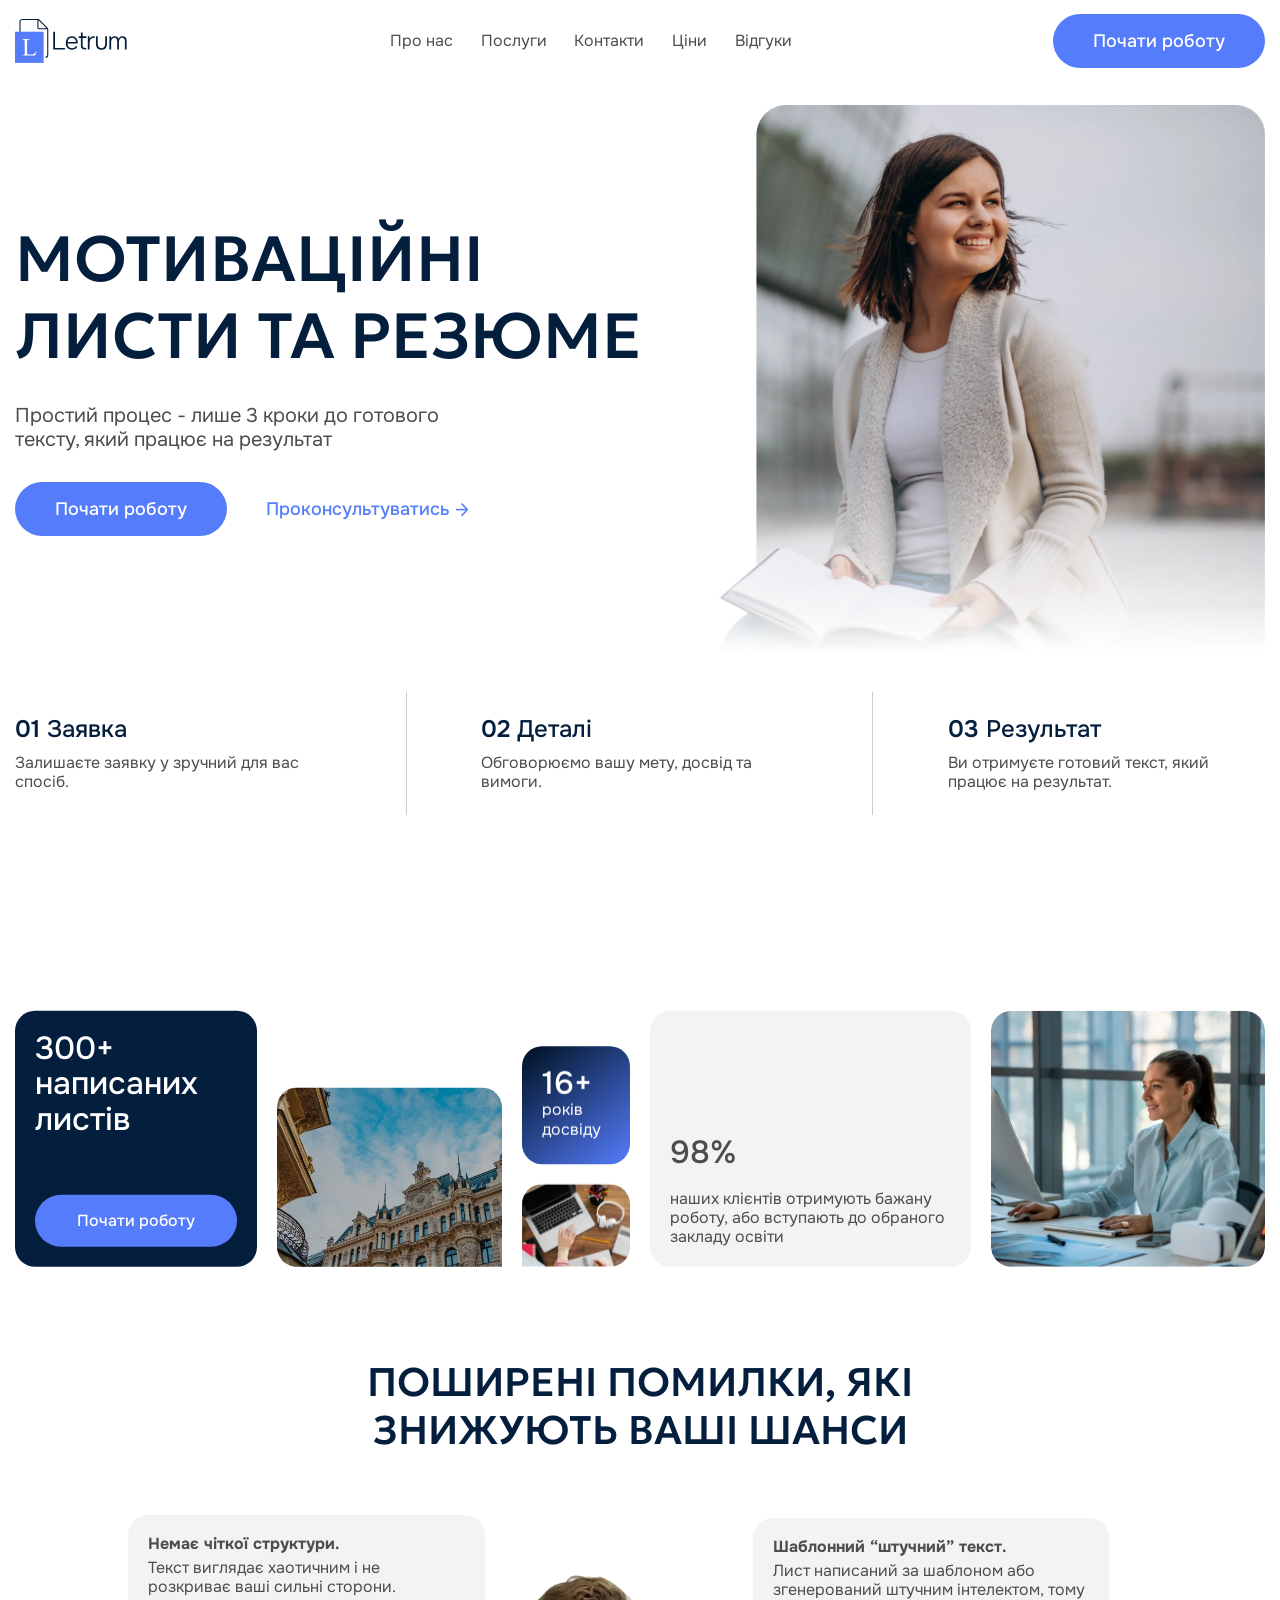
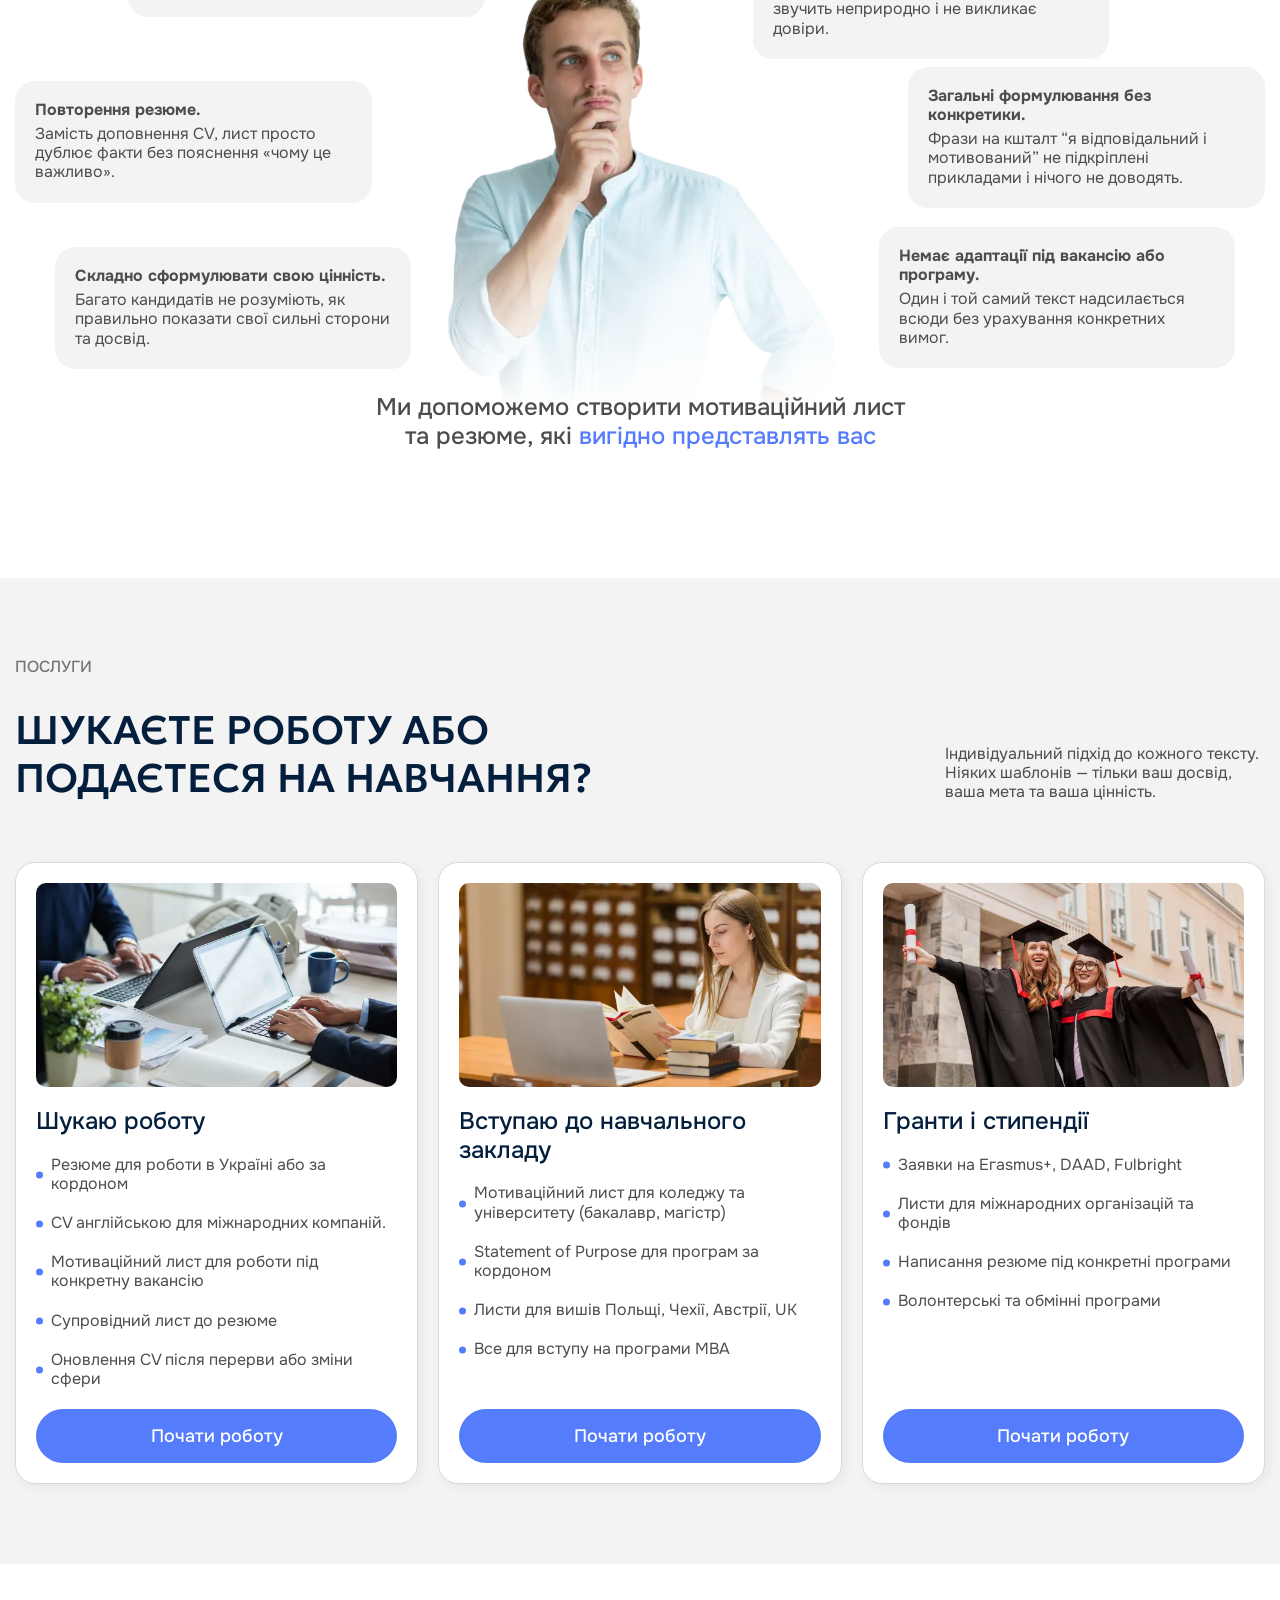
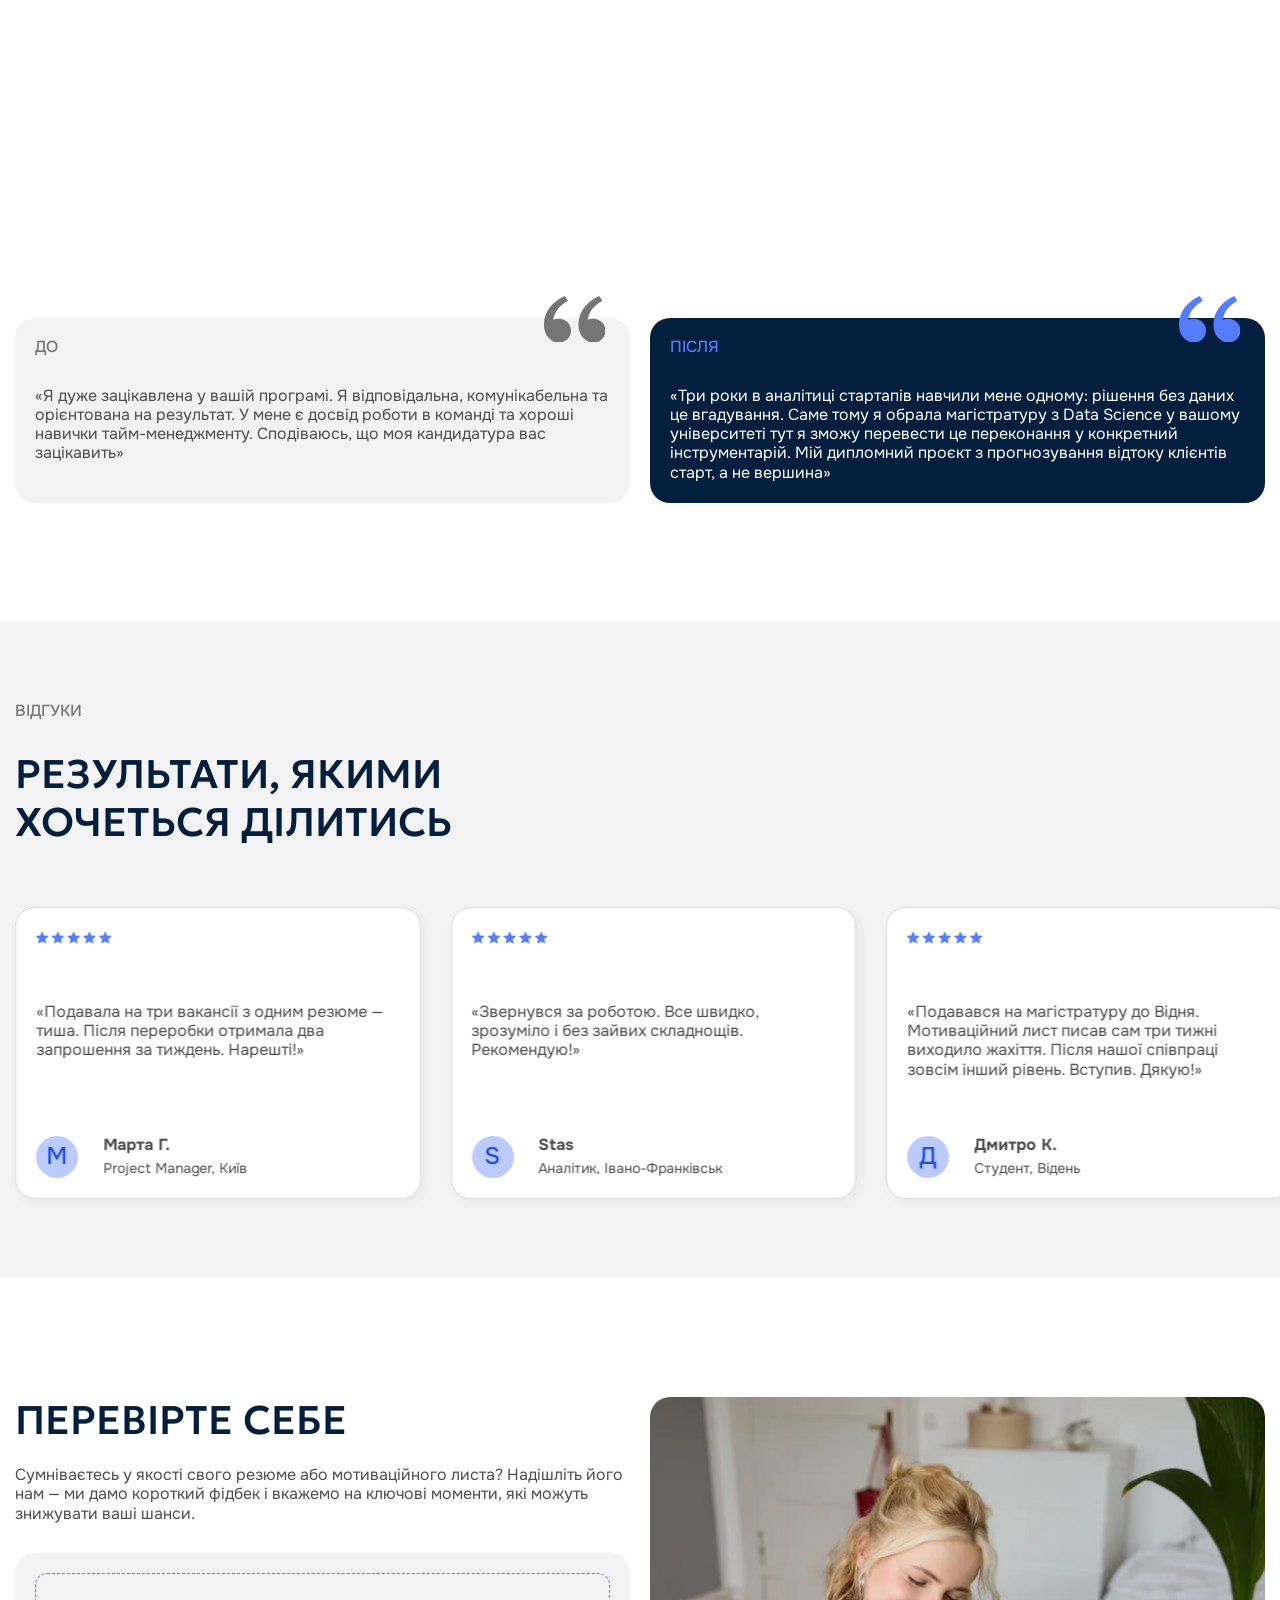
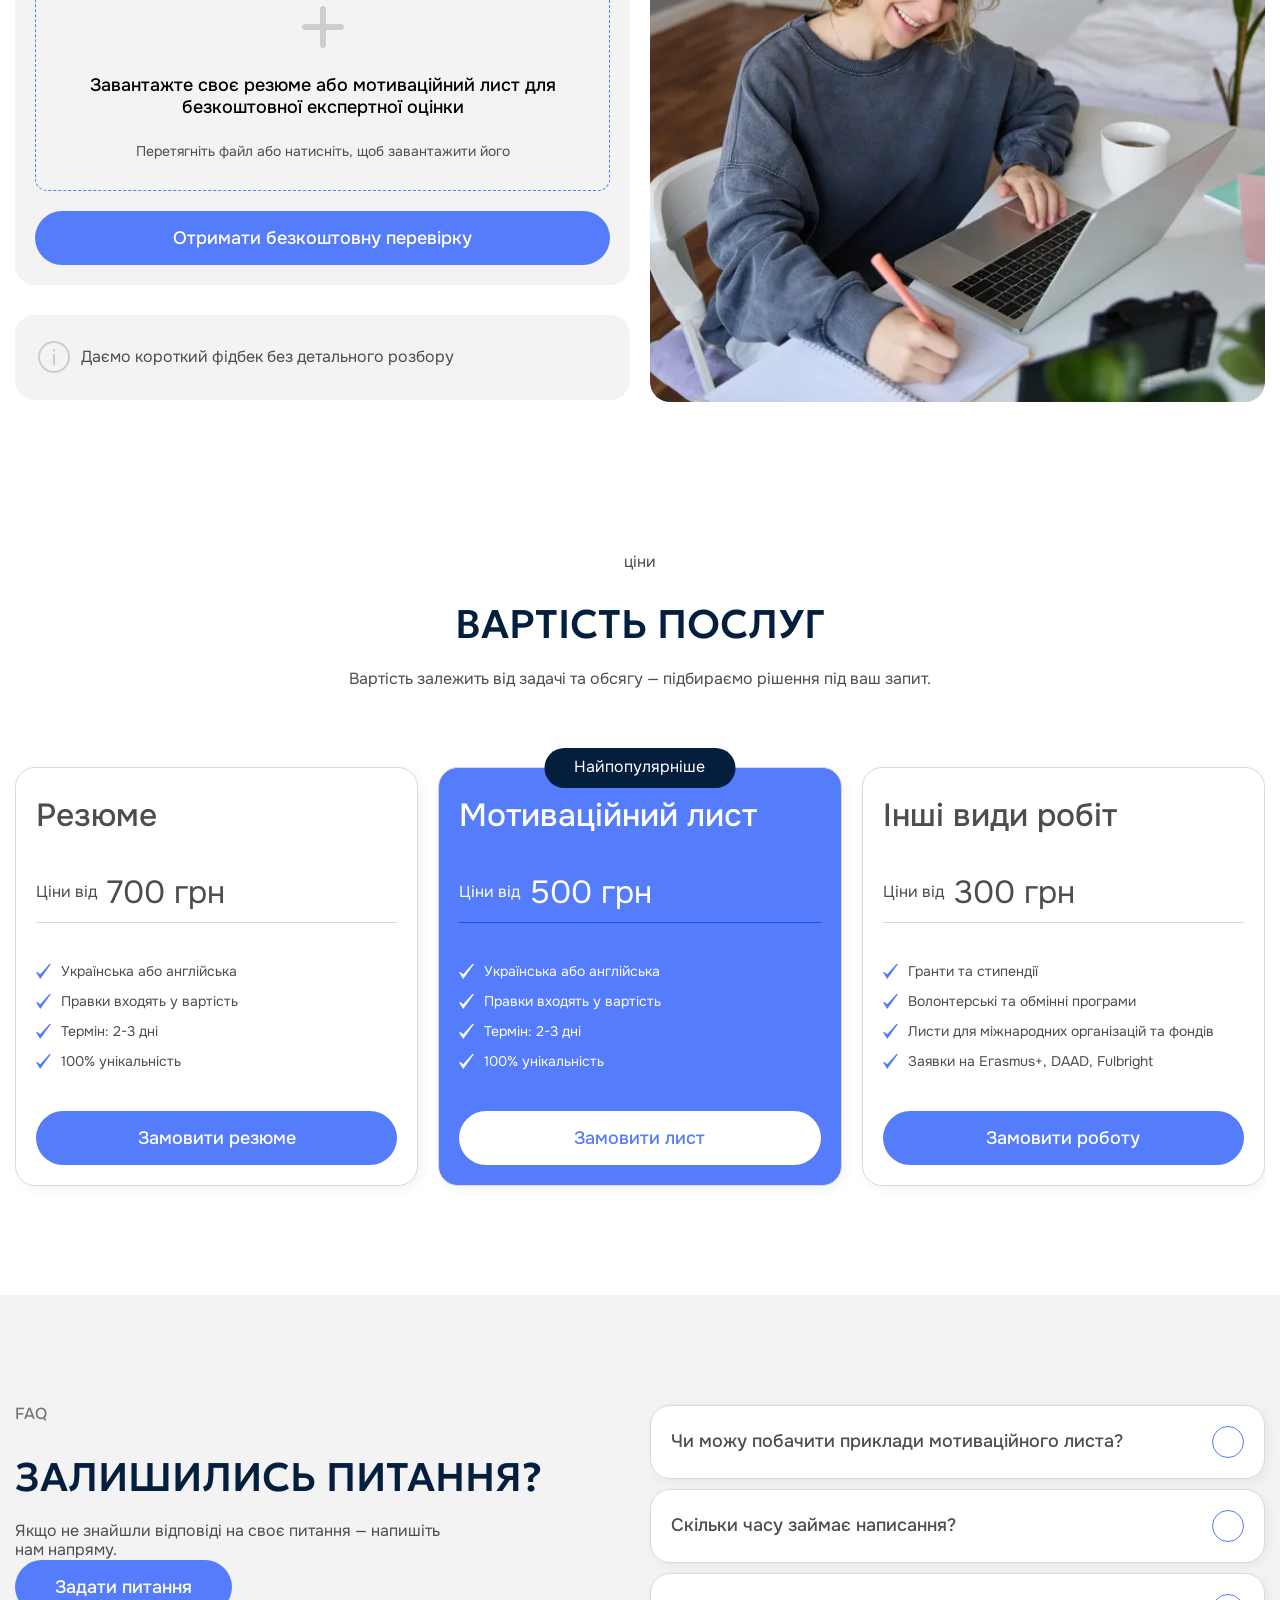
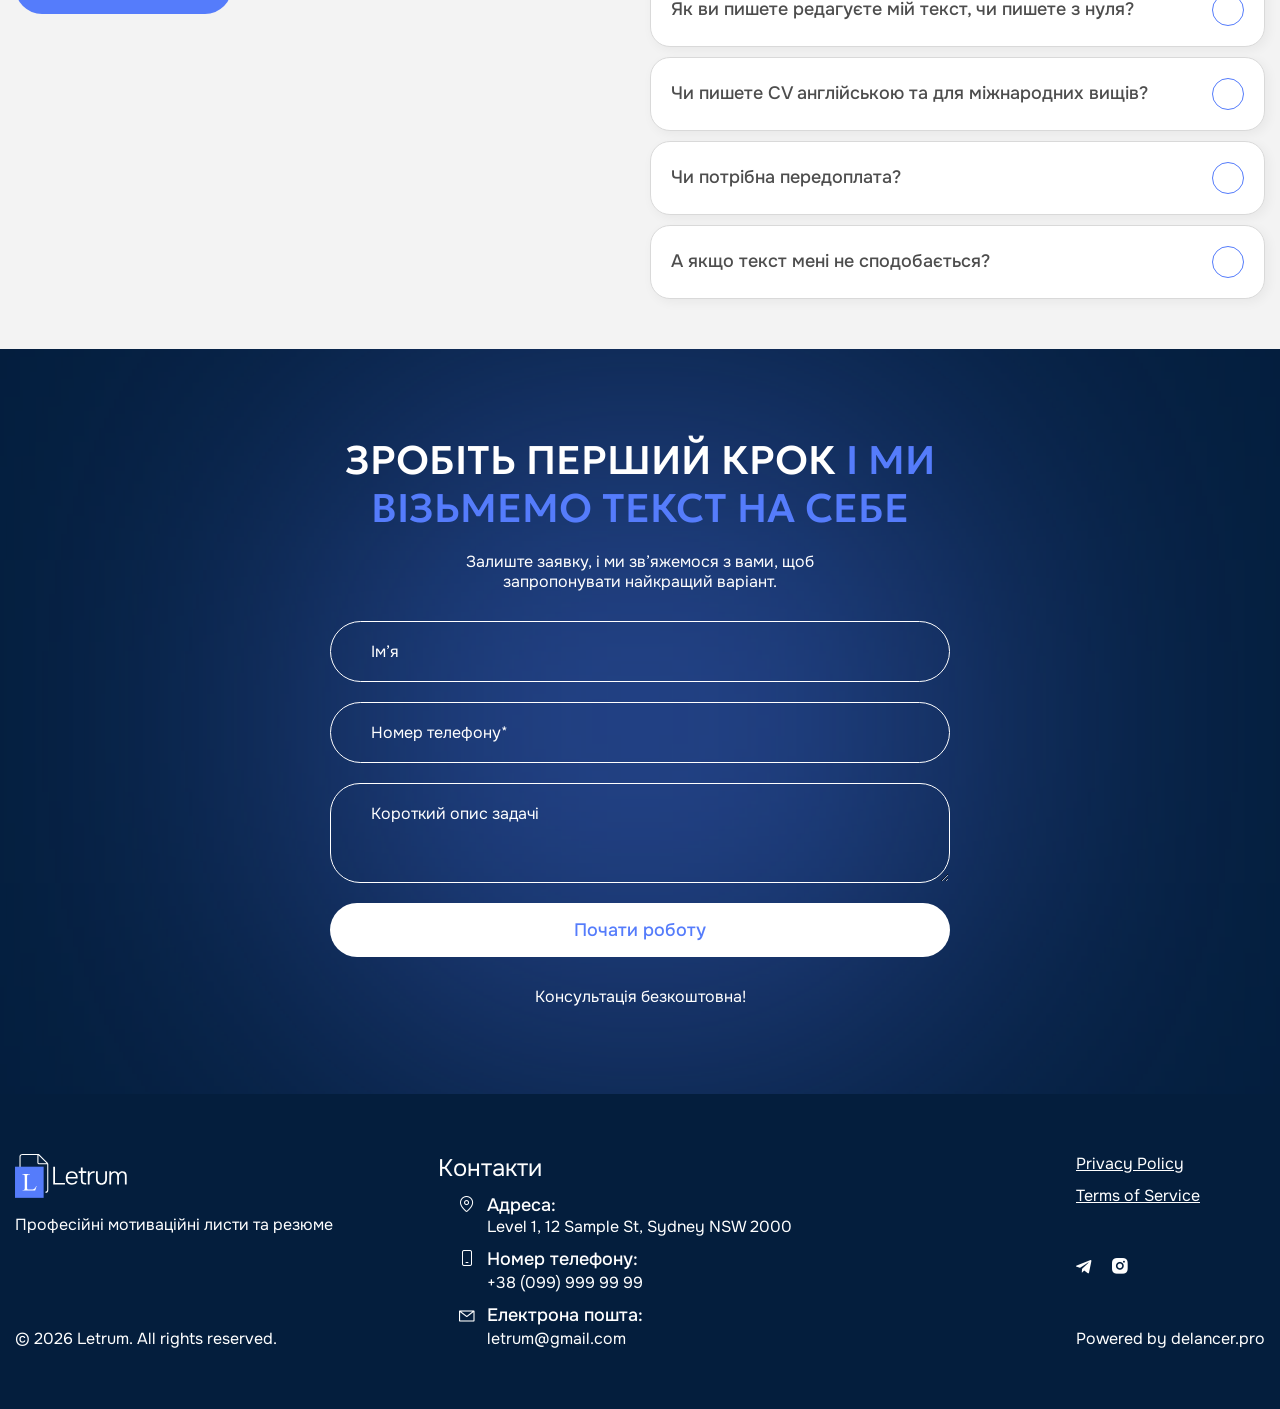
==== commit 98f2c157: "Add files via upload" ====
--- a/index.html
+++ b/index.html
@@ -5,11 +5,11 @@
 		<meta name="viewport" content="width=device-width, initial-scale=1.0">
 		<link rel="shortcut icon" href="assets/img/favicon.ico">
 		<title>Letrum</title>
-		<script type="module" crossorigin="" src="./js/index.min.js?v=1777047020586"></script>
-		<link rel="modulepreload" crossorigin="" href="./js/common.min.js?v=1777047020586">
-		<link rel="modulepreload" crossorigin="" href="./js/main.min.js?v=1777047020586">
-		<link rel="stylesheet" crossorigin="" href="./css/main.min.css?v=1777047020586">
-		<link rel="stylesheet" crossorigin="" href="./css/index.min.css?v=1777047020586">
+		<script type="module" crossorigin="" src="./js/index.min.js?v=1777047297280"></script>
+		<link rel="modulepreload" crossorigin="" href="./js/common.min.js?v=1777047297280">
+		<link rel="modulepreload" crossorigin="" href="./js/main.min.js?v=1777047297280">
+		<link rel="stylesheet" crossorigin="" href="./css/main.min.css?v=1777047297280">
+		<link rel="stylesheet" crossorigin="" href="./css/index.min.css?v=1777047297280">
 	</head>
 	<body>
 		<div class="wrapper">
@@ -645,7 +645,7 @@
 								<div data-fls-watcher="" data-fls-watcher-once="" data-fls-watcher-threshold="0.4" class="contacts__text">Залиште заявку, і ми зв’яжемося з вами, щоб запропонувати найкращий варіант.</div>
 								<form data-fls-watcher="" data-fls-watcher-once="" data-fls-watcher-threshold="0.2" data-fls-form="dev" action="#" method="POST" class="contacts__form form-contacts">
 									<div class="form-contacts__field">
-										<input data-fls-input="" autocomplete="name" type="text" name="name" required data-fls-form-validatenow="" data-fls-form-errtext="Будь ласка, заповніть це поле." placeholder="Ім’я" class="form-contacts__input input">
+										<input data-fls-input="" autocomplete="name" type="text" name="name" placeholder="Ім’я" class="form-contacts__input input">
 									</div>
 									<div class="form-contacts__field">
 										<input type="number" name="phone" autocomplete="tel" required data-fls-form-validatenow="" data-fls-form-errtext="Будь ласка, заповніть це поле." placeholder="Номер телефону*" class="form-contacts__input input">
@@ -738,7 +738,7 @@
 						<div class="popup__text">Залиште заявку, і ми зв’яжемося з вами, щоб запропонувати найкращий варіант.</div>
 						<form data-fls-form="dev" action="#" class="popup__form form-popup">
 							<div class="form-popup__field">
-								<input data-fls-input="" autocomplete="name" type="text" name="name" required data-fls-form-validatenow="" data-fls-form-errtext="Будь ласка, заповніть це поле." placeholder="Ім’я" class="form-popup__input input">
+								<input data-fls-input="" autocomplete="name" type="text" name="name" placeholder="Ім’я" class="form-popup__input input">
 							</div>
 							<div class="form-popup__field">
 								<input type="number" name="phone" autocomplete="tel" required data-fls-form-validatenow="" data-fls-form-errtext="Будь ласка, заповніть це поле." placeholder="Номер телефону*" class="form-popup__input input">
@@ -769,7 +769,7 @@
 						<div class="popup__text">Залиште свої контакти, і ми зв’яжемося з вами, щоб відповісти на всі питання.</div>
 						<form data-fls-form="dev" action="#" class="popup__form form-popup">
 							<div class="form-popup__field">
-								<input data-fls-input="" autocomplete="name" type="text" name="name" required data-fls-form-validatenow="" data-fls-form-errtext="Будь ласка, заповніть це поле." placeholder="Ім’я" class="form-popup__input input">
+								<input data-fls-input="" autocomplete="name" type="text" name="name" placeholder="Ім’я" class="form-popup__input input">
 							</div>
 							<div class="form-popup__field">
 								<input type="number" name="phone" autocomplete="tel" required data-fls-form-validatenow="" data-fls-form-errtext="Будь ласка, заповніть це поле." placeholder="Номер телефону*" class="form-popup__input input">
@@ -802,7 +802,7 @@
 						</div>
 						<form id="popupCheckForm" data-fls-form="dev" action="#" class="popup__form form-popup">
 							<div class="form-popup__field">
-								<input data-fls-input="" autocomplete="name" type="text" name="name" required data-fls-form-validatenow="" data-fls-form-errtext="Будь ласка, заповніть це поле." placeholder="Ім’я" class="form-popup__input input">
+								<input data-fls-input="" autocomplete="name" type="text" name="name" placeholder="Ім’я" class="form-popup__input input">
 							</div>
 							<div class="form-popup__field">
 								<input type="number" name="phone" autocomplete="tel" required data-fls-form-validatenow="" data-fls-form-errtext="Будь ласка, заповніть це поле." placeholder="Номер телефону*" class="form-popup__input input">
